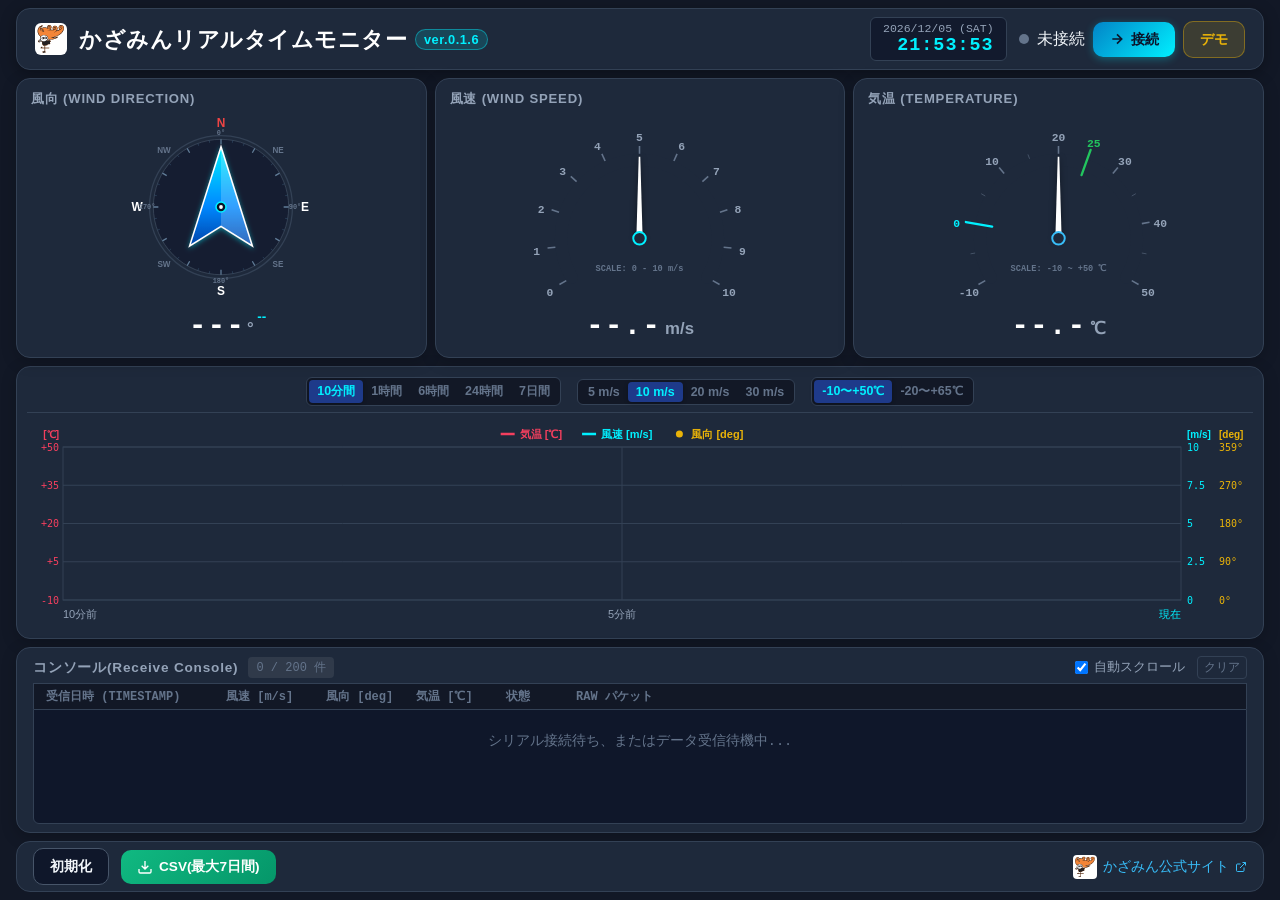
==== index.html @ fda01308 "fix: issue #38 - スマートフォン横画面表示時に3連メーターを横並びレイアウトに改善" ====
<!DOCTYPE html>
<html lang="ja">
<head>
  <meta charset="UTF-8">
  <meta name="viewport" content="width=device-width, initial-scale=1.0, maximum-scale=1.0, user-scalable=no">
  <title>かざみんリアルタイムモニター ver.0.1.6</title>
  <meta name="description" content="超音波風向風速計 かざみん (KZM100A/KZM100LR) Web Serial API リアルタイム計測モニター">
  <meta name="theme-color" content="#131f3d">
  <!-- PWA Manifest -->
  <link rel="manifest" href="./manifest.json">
  <!-- ファビコン (SVG) -->
  <link rel="icon" type="image/svg+xml" href="[data-uri]">
  <style>
/**
 * main.css
 * かざみんリアルタイムモニター (Web Serial Monitor) スタイルシート
 */

:root {
  --bg-primary: #121826;
  --bg-card: #1e293b;
  --bg-card-hover: #27354a;
  --bg-input: #0f172a;
  --border-color: #334155;
  --border-light: #475569;

  --text-primary: #f1f5f9;
  --text-secondary: #94a3b8;
  --text-muted: #64748b;

  --accent-cyan: #00f0ff;
  --accent-blue: #38bdf8;
  --accent-green: #22c55e;
  --accent-yellow: #eab308;
  --accent-red: #ef4444;

  --font-family: -apple-system, BlinkMacSystemFont, "Segoe UI", Roboto, "Helvetica Neue", Arial, sans-serif;
  --font-mono: ui-monospace, SFMono-Regular, Menlo, Monaco, Consolas, "Liberation Mono", "Courier New", monospace;

  --radius-sm: 6px;
  --radius-md: 10px;
  --radius-lg: 14px;
}

* {
  box-sizing: border-box;
  margin: 0;
  padding: 0;
}

body {
  background-color: var(--bg-primary);
  color: var(--text-primary);
  font-family: var(--font-family);
  min-height: 100vh;
  display: flex;
  flex-direction: column;
  overflow-x: hidden;
  -webkit-font-smoothing: antialiased;
}

/* アプリケーション全体コンテナ */
.app-container {
  display: flex;
  flex-direction: column;
  min-height: 100vh;
  width: 100%;
  max-width: 100%;
  margin: 0;
  padding: 8px 16px;
  gap: 8px;
  box-sizing: border-box;
}

/* ヘッダーエリア */
.app-header {
  display: flex;
  align-items: center;
  justify-content: space-between;
  flex-wrap: wrap;
  gap: 10px;
  background-color: var(--bg-card);
  border: 1px solid var(--border-color);
  border-radius: var(--radius-lg);
  padding: 8px 18px;
  box-shadow: 0 4px 16px rgba(0, 0, 0, 0.3);
  flex-shrink: 0;
}

.header-brand {
  display: flex;
  align-items: center;
  gap: 12px;
}

.header-logo {
  width: 32px;
  height: 32px;
  background-color: #ffffff;
  border-radius: var(--radius-sm);
  padding: 2px;
  box-sizing: border-box;
  display: block;
  flex-shrink: 0;
}

.header-title {
  font-size: 1.4rem;
  font-weight: 700;
  letter-spacing: 0.5px;
  color: #ffffff;
  display: flex;
  align-items: center;
  gap: 8px;
}

.header-version {
  font-size: 0.8rem;
  padding: 2px 8px;
  background-color: rgba(0, 240, 255, 0.15);
  color: var(--accent-cyan);
  border: 1px solid rgba(0, 240, 255, 0.4);
  border-radius: 9999px;
  font-weight: 600;
}

.header-controls {
  display: flex;
  align-items: center;
  gap: 12px;
  flex-wrap: wrap;
}

/* デジタル時計 */
.digital-clock-widget {
  display: flex;
  flex-direction: column;
  align-items: flex-end;
  background-color: rgba(15, 23, 42, 0.8);
  padding: 4px 12px;
  border-radius: var(--radius-sm);
  border: 1px solid var(--border-color);
}

.clock-date {
  font-size: 0.72rem;
  color: var(--text-secondary);
  font-family: var(--font-mono);
}

.clock-time {
  font-size: 1.15rem;
  font-weight: 700;
  color: var(--accent-cyan);
  font-family: var(--font-mono);
  letter-spacing: 1px;
}

/* 接続ボタン & デモモード */
.serial-controls {
  display: flex;
  align-items: center;
  gap: 8px;
}

.btn {
  padding: 8px 16px;
  font-size: 0.9rem;
  font-weight: 600;
  border-radius: var(--radius-md);
  border: none;
  cursor: pointer;
  transition: all 0.2s ease;
  display: inline-flex;
  align-items: center;
  justify-content: center;
  gap: 6px;
}

.btn-primary {
  background: linear-gradient(135deg, #0284c7, #00f0ff);
  color: #0b1329;
  box-shadow: 0 2px 8px rgba(0, 240, 255, 0.3);
}

.btn-primary:hover {
  filter: brightness(1.1);
  transform: translateY(-1px);
}

.btn-danger {
  background: linear-gradient(135deg, #dc2626, #ef4444);
  color: #ffffff;
  box-shadow: 0 2px 8px rgba(239, 68, 68, 0.3);
}

.btn-danger:hover {
  filter: brightness(1.1);
  transform: translateY(-1px);
}

.btn-secondary {
  background-color: var(--bg-input);
  color: var(--text-primary);
  border: 1px solid var(--border-light);
}

.btn-secondary:hover {
  background-color: var(--bg-card-hover);
  border-color: var(--accent-cyan);
}

.btn-demo {
  background-color: rgba(234, 179, 8, 0.15);
  color: var(--accent-yellow);
  border: 1px solid rgba(234, 179, 8, 0.4);
}

.btn-demo.active {
  background: linear-gradient(135deg, #ca8a04, #eab308);
  color: #0b1329;
  font-weight: 700;
}

.connection-status-dot {
  width: 10px;
  height: 10px;
  border-radius: 50%;
  background-color: var(--text-muted);
  display: inline-block;
  margin-right: 4px;
}

.connection-status-dot.connected {
  background-color: var(--accent-green);
  box-shadow: 0 0 8px var(--accent-green);
}

.connection-status-dot.demo {
  background-color: var(--accent-yellow);
  box-shadow: 0 0 8px var(--accent-yellow);
}

/* メインコンテンツレイアウト */
.app-main {
  display: flex;
  flex-direction: column;
  gap: 8px;
  flex: 1;
  min-height: 0;
}

/* 上段: 3連メーターパネル */
.gauges-section {
  display: grid;
  grid-template-columns: repeat(3, 1fr);
  gap: 8px;
  align-items: stretch;
  flex: none;
  min-height: 280px;
}

#gauge-dir-container,
#gauge-speed-container,
#gauge-temp-container {
  height: 100%;
  display: flex;
  flex-direction: column;
  min-height: 0;
}

.gauge-card {
  background-color: var(--bg-card);
  border: 1px solid var(--border-color);
  border-radius: var(--radius-lg);
  padding: 10px 14px;
  display: flex;
  flex-direction: column;
  justify-content: space-between;
  box-shadow: 0 4px 16px rgba(0, 0, 0, 0.2);
  height: 280px;
  position: relative;
  overflow: hidden;
}

.gauge-header {
  display: flex;
  justify-content: space-between;
  align-items: center;
  margin-bottom: 4px;
  min-height: 20px;
  flex-shrink: 0;
}

.gauge-title {
  font-size: 0.82rem;
  font-weight: 700;
  color: var(--text-secondary);
  letter-spacing: 0.8px;
}

.gauge-badge {
  font-size: 0.72rem;
  font-weight: 700;
  padding: 2px 6px;
  border-radius: 4px;
  background-color: var(--accent-red);
  color: #ffffff;
  animation: pulse-badge 1s infinite alternate;
}

@keyframes pulse-badge {
  from { opacity: 0.7; }
  to { opacity: 1; transform: scale(1.05); }
}

.gauge-body {
  flex: 1;
  display: flex;
  align-items: center;
  justify-content: center;
  position: relative;
  min-height: 180px;
  max-height: 200px;
}

.gauge-footer {
  margin-top: 4px;
  text-align: center;
  min-height: 42px;
  display: flex;
  flex-direction: column;
  justify-content: center;
  align-items: center;
  flex-shrink: 0;
}

.gauge-value-display {
  display: flex;
  align-items: baseline;
  justify-content: center;
  gap: 4px;
}

.value-number {
  font-size: 1.85rem;
  font-weight: 800;
  font-family: var(--font-mono);
  color: #ffffff;
  letter-spacing: 1px;
}

.value-number.error-text {
  color: var(--accent-red);
  animation: pulse-badge 0.8s infinite alternate;
}

.value-unit {
  font-size: 1.05rem;
  font-weight: 600;
  color: var(--text-secondary);
}

.value-sub {
  font-size: 0.85rem;
  color: var(--accent-cyan);
  margin-left: 8px;
  font-weight: 600;
}

.dir-value-display {
  position: relative;
  display: flex;
  justify-content: center;
  align-items: baseline;
  width: 100%;
}

.dir-main-val {
  display: flex;
  align-items: baseline;
  justify-content: center;
  gap: 2px;
}

.dir-name-label {
  position: absolute;
  left: calc(50% + 36px);
  white-space: nowrap;
  margin-left: 0;
}

/* コンパス SVG */
.compass-svg {
  height: 100%;
  min-height: 180px;
  max-height: 200px;
  width: auto;
  max-width: 100%;
}

.compass-outer-ring {
  fill: none;
  stroke: var(--border-color);
  stroke-width: 2;
}

.compass-inner-ring {
  fill: rgba(15, 23, 42, 0.6);
  stroke: var(--border-light);
  stroke-width: 1;
}

.compass-label {
  fill: var(--text-secondary);
  text-anchor: middle;
  dominant-baseline: central;
  font-weight: 700;
}

.compass-label.major-label {
  font-size: 19px;
  font-weight: 800;
  fill: #ffffff;
}

.compass-label.label-n {
  fill: var(--accent-red);
}

.compass-label.minor-label {
  font-size: 13px;
  font-weight: 700;
  fill: var(--text-muted);
}

.compass-deg-label {
  font-size: 11px;
  font-weight: 600;
  fill: var(--text-muted);
  text-anchor: middle;
  dominant-baseline: central;
  font-family: var(--font-mono);
}

/* スピードメーター SVG */
.speed-svg {
  height: 100%;
  min-height: 180px;
  max-height: 200px;
  width: auto;
  max-width: 100%;
}

.speed-arc-track {
  fill: none;
  stroke: #1e293b;
  stroke-width: 16;
  stroke-linecap: round;
}

.speed-arc-fill {
  fill: none;
  stroke-width: 16;
  stroke-linecap: round;
  transition: stroke-dashoffset 0.4s ease;
}

.speed-arc-mask {
  fill: none;
  stroke: #ffffff;
  stroke-width: 16;
  stroke-linecap: round;
  transition: stroke-dashoffset 0.4s cubic-bezier(0.2, 0.8, 0.2, 1);
}

.speed-arc-seg {
  fill: none;
  stroke-width: 16;
  stroke-linecap: butt;
}

.speed-arc-error {
  fill: none;
  stroke-width: 16;
  stroke-linecap: round;
}

.speed-tick-text {
  font-size: 14.5px;
  font-weight: 700;
  fill: var(--text-secondary);
  font-family: var(--font-mono);
}

.speed-scale-indicator {
  font-size: 11px;
  font-weight: 600;
  fill: var(--text-muted);
  text-anchor: middle;
  font-family: var(--font-mono);
}

/* 温度計 SVG・スタイル */
.temp-svg {
  height: 100%;
  min-height: 180px;
  max-height: 200px;
  width: auto;
  max-width: 100%;
}

.temp-arc-track {
  fill: none;
  stroke: #1e293b;
  stroke-width: 16;
  stroke-linecap: round;
}

.temp-arc-mask {
  fill: none;
  stroke: #ffffff;
  stroke-width: 16;
  stroke-linecap: round;
  transition: stroke-dashoffset 0.4s cubic-bezier(0.2, 0.8, 0.2, 1);
}

.temp-arc-seg {
  fill: none;
  stroke-width: 16;
  stroke-linecap: butt;
}

.temp-tick-text {
  font-size: 14.5px;
  font-weight: 700;
  fill: var(--text-secondary);
  font-family: var(--font-mono);
}

.temp-scale-indicator {
  font-size: 11px;
  font-weight: 600;
  fill: var(--text-muted);
  text-anchor: middle;
  font-family: var(--font-mono);
}

/* 中段: 時間軸グラフパネル */
.chart-section {
  background-color: var(--bg-card);
  border: 1px solid var(--border-color);
  border-radius: var(--radius-lg);
  padding: 10px 10px;
  box-shadow: 0 4px 16px rgba(0, 0, 0, 0.2);
  display: flex;
  flex-direction: column;
  flex: 1.35;
  min-height: 0;
}

.chart-panel {
  display: flex;
  flex-direction: column;
  flex: 1;
  min-height: 0;
}

.chart-controls-bar {
  display: flex;
  align-items: center;
  justify-content: center;
  flex-wrap: wrap;
  gap: 16px;
  margin-bottom: 6px;
  padding-bottom: 6px;
  border-bottom: 1px solid var(--border-color);
  flex-shrink: 0;
}

.control-group {
  display: flex;
  align-items: center;
  gap: 8px;
  flex-wrap: wrap;
}

.control-label {
  font-size: 0.8rem;
  color: var(--text-secondary);
  font-weight: 600;
}

.btn-group {
  display: inline-flex;
  background-color: var(--bg-primary);
  border-radius: var(--radius-sm);
  padding: 2px;
  border: 1px solid var(--border-color);
}

.btn-scale {
  background: none;
  border: none;
  color: var(--text-muted);
  padding: 3px 8px;
  font-size: 0.78rem;
  font-weight: 600;
  border-radius: 4px;
  cursor: pointer;
  transition: all 0.2s ease;
}

.btn-scale:hover {
  color: var(--text-primary);
}

.btn-scale.active {
  background-color: #1e3a8a;
  color: var(--accent-cyan);
  box-shadow: 0 1px 4px rgba(0, 0, 0, 0.3);
}

.chart-canvas-wrapper {
  width: 100%;
  position: relative;
  flex: 1;
  min-height: 160px;
  height: auto;
}

#time-series-canvas {
  position: absolute;
  top: 0;
  left: 0;
  width: 100%;
  height: 100%;
  display: block;
}

/* 下段: 受信コンソール & CSV出力 */
.bottom-section {
  display: flex;
  flex-direction: column;
  flex: 1;
  min-height: 0;
}

#console-container {
  display: flex;
  flex-direction: column;
  flex: 1;
  height: 100%;
  min-height: 0;
}

.console-card {
  background-color: var(--bg-card);
  border: 1px solid var(--border-color);
  border-radius: var(--radius-lg);
  padding: 8px 16px;
  box-shadow: 0 4px 16px rgba(0, 0, 0, 0.2);
  display: flex;
  flex-direction: column;
  flex: 1;
  min-height: 0;
}

.console-header {
  display: flex;
  justify-content: space-between;
  align-items: center;
  margin-bottom: 4px;
  flex-wrap: wrap;
  gap: 8px;
  flex-shrink: 0;
}

.console-title-area {
  display: flex;
  align-items: center;
  gap: 10px;
}

.console-title {
  font-size: 0.85rem;
  font-weight: 700;
  color: var(--text-secondary);
  letter-spacing: 0.8px;
}

.console-count-badge {
  font-size: 0.75rem;
  background-color: rgba(255, 255, 255, 0.08);
  padding: 2px 8px;
  border-radius: 4px;
  color: var(--text-muted);
  font-family: var(--font-mono);
}

.console-actions {
  display: flex;
  align-items: center;
  gap: 12px;
}

.auto-scroll-label {
  font-size: 0.8rem;
  color: var(--text-secondary);
  display: flex;
  align-items: center;
  gap: 6px;
  cursor: pointer;
}

.btn-clear-console {
  background: none;
  border: 1px solid var(--border-color);
  color: var(--text-muted);
  padding: 2px 6px;
  font-size: 0.75rem;
  border-radius: 4px;
  cursor: pointer;
}

.btn-clear-console:hover {
  color: var(--text-primary);
  border-color: var(--border-light);
}

.console-table-header {
  display: grid;
  grid-template-columns: 180px 100px 90px 90px 70px 1fr;
  padding: 4px 12px;
  background-color: var(--bg-primary);
  border: 1px solid var(--border-color);
  border-bottom: none;
  font-size: 0.75rem;
  font-weight: 700;
  color: var(--text-muted);
  font-family: var(--font-mono);
  flex-shrink: 0;
}

.console-body {
  flex: 1;
  min-height: 65px;
  height: auto;
  overflow-y: auto;
  background-color: #0f172a;
  border: 1px solid var(--border-color);
  border-radius: 0 0 var(--radius-sm) var(--radius-sm);
  padding: 2px 0;
  font-family: var(--font-mono);
  font-size: 0.82rem;
}

.console-placeholder {
  color: var(--text-muted);
  padding: 20px;
  text-align: center;
  font-size: 0.85rem;
}

.console-row {
  display: grid;
  grid-template-columns: 180px 100px 90px 90px 70px 1fr;
  padding: 3px 12px;
  border-bottom: 1px solid rgba(255, 255, 255, 0.03);
  align-items: center;
  transition: background-color 0.1s ease;
}

.console-row:hover {
  background-color: rgba(255, 255, 255, 0.04);
}

.console-row.row-error {
  background-color: rgba(239, 68, 68, 0.15);
  color: #fca5a5;
}

.col-speed.val-error {
  color: var(--accent-red);
  font-weight: 700;
}

.badge-ok {
  color: var(--accent-green);
  font-weight: 700;
}

.badge-err {
  color: var(--accent-red);
  font-weight: 700;
}

.col-raw {
  color: var(--text-muted);
  overflow: hidden;
  text-overflow: ellipsis;
  white-space: nowrap;
}

/* フッターエリア */
.app-footer {
  display: flex;
  align-items: center;
  justify-content: space-between;
  flex-wrap: wrap;
  gap: 8px;
  padding: 6px 16px;
  background-color: var(--bg-card);
  border: 1px solid var(--border-color);
  border-radius: var(--radius-lg);
  margin-top: 0;
  flex-shrink: 0;
}

.footer-left {
  display: flex;
  align-items: center;
  gap: 12px;
}

.footer-link {
  color: var(--accent-blue);
  text-decoration: none;
  font-size: 0.85rem;
  display: flex;
  align-items: center;
  gap: 6px;
  transition: color 0.2s;
}

.footer-link:hover {
  color: var(--accent-cyan);
  text-decoration: underline;
}

.footer-logo {
  width: 24px;
  height: 24px;
  background-color: #ffffff;
  border-radius: 4px;
  padding: 1.5px;
  box-sizing: border-box;
  display: inline-block;
  vertical-align: middle;
  flex-shrink: 0;
}

.footer-right {
  display: flex;
  align-items: center;
  gap: 16px;
}

.btn-csv {
  background: linear-gradient(135deg, #10b981, #059669);
  color: #ffffff;
  padding: 8px 16px;
  font-size: 0.85rem;
}

.btn-csv:hover {
  filter: brightness(1.1);
}

/* 16:9 大画面およびデスクトップ表示（全画面表示最適化） */
@media (min-width: 901px) and (min-height: 800px) {
  body {
    height: 100vh;
    overflow: hidden;
  }
  .app-container {
    height: 100vh;
    max-height: 100vh;
    overflow: hidden;
  }
}

/* タブレット・中画面対応 */
@media (max-width: 900px) {
  body {
    overflow-y: auto;
  }
  .app-container {
    height: auto;
    min-height: 100vh;
    padding: 10px 12px;
    gap: 12px;
  }
  .gauge-card {
    height: 280px;
    min-height: 280px;
    padding: 10px 10px;
  }
  .gauge-title {
    font-size: 0.78rem;
    letter-spacing: 0.5px;
  }
  .gauge-body {
    min-height: 180px;
    max-height: 200px;
  }
  .compass-svg, .speed-svg, .temp-svg {
    max-height: 200px;
  }
  .chart-section {
    flex: none;
    height: auto;
  }
  .chart-canvas-wrapper {
    height: 360px;
    min-height: 360px;
  }
  #time-series-canvas {
    position: relative;
    height: 360px;
  }
  .bottom-section {
    flex: none;
    height: auto;
  }
  .console-body {
    height: 180px;
    flex: none;
  }
}

/* 横方向に余裕が無い場合（スマートフォン縦画面・狭画面）: 3連メーターを縦並びに配置 */
@media (max-width: 600px) and (orientation: portrait), (max-width: 520px) {
  .gauges-section {
    grid-template-columns: 1fr;
    flex: none;
  }
}

/* スマホ対応 */
@media (max-width: 680px) {
  .app-header {
    flex-direction: column;
    align-items: flex-start;
  }
  .header-controls {
    width: 100%;
    justify-content: space-between;
  }
  .chart-canvas-wrapper {
    height: 320px;
    min-height: 320px;
  }
  #time-series-canvas {
    height: 320px;
  }
  .console-table-header, .console-row {
    grid-template-columns: 120px 70px 60px 60px 50px 1fr;
    font-size: 0.72rem;
  }
  .app-footer {
    flex-direction: column;
    align-items: flex-start;
  }
}

/* 画面高さが小さい場合のスクロール許可 */
@media (max-height: 799px) and (min-width: 901px) {
  body {
    overflow-y: auto;
  }
  .app-container {
    height: auto;
    min-height: 100vh;
  }
  .gauge-card {
    height: 280px;
    min-height: 280px;
  }
  .chart-canvas-wrapper {
    min-height: 240px;
    height: 240px;
  }
  #time-series-canvas {
    position: relative;
    height: 240px;
  }
  .console-body {
    min-height: 120px;
    height: 120px;
  }
}
  </style>
  <script>
    window.onerror = function(msg, url, lineNo, columnNo, error) {
      console.error('[Kazamin Monitor] Unhandled Error:', msg, 'at', url + ':' + lineNo, error);
      return false;
    };
    window.addEventListener('unhandledrejection', function(event) {
      console.error('[Kazamin Monitor] Unhandled Promise Rejection:', event.reason);
    });
  </script>
</head>
<body>
  <!-- かざみん アイコンシンボル定義 (スタンドアロン単一ファイル配信用) -->
  <svg style="display: none;" xmlns="http://www.w3.org/2000/svg">
    <symbol id="kazamin-icon" viewBox="0 0 562 562">
      <path d="M0 0 C8.23898198 6.1102498 13.15113702 15.25733408 15.375 25.1875 C18.17293761 43.38851682 11.66185852 61.69225311 1.61328125 76.73046875 C1.08089844 77.47941406 0.54851562 78.22835937 0 79 C-0.52207031 79.75925781 -1.04414063 80.51851563 -1.58203125 81.30078125 C-2.04996094 81.86152344 -2.51789063 82.42226562 -3 83 C-3.66 83 -4.32 83 -5 83 C-5.99 84.98 -5.99 84.98 -7 87 C-3.12420376 87.90892567 0.47618839 88.12881615 4.453125 88.1328125 C6.33028198 88.13583374 6.33028198 88.13583374 8.24536133 88.13891602 C9.58024269 88.13482954 10.91512244 88.13018074 12.25 88.125 C12.92340424 88.12378143 13.59680847 88.12256287 14.2906189 88.12130737 C27.59476472 88.09295808 40.78878965 87.68142677 54 86 C54.22101175 83.85381922 54.22101175 83.85381922 52.42578125 82.22265625 C51.72839844 81.50980469 51.03101563 80.79695313 50.3125 80.0625 C44.73725627 73.93368597 40.54867515 66.41301899 40 58 C39.94972656 57.360625 39.89945312 56.72125 39.84765625 56.0625 C39.29661774 43.71923746 43.81383316 31.71010236 51.6875 22.3125 C61.14539004 12.28784502 72.47433587 6.77731902 86.2265625 5.76171875 C99.30136912 5.476177 109.63999243 8.958204 120 17 C131.46750941 27.31672062 136.68075178 40.82993521 138.3125 55.8828125 C139.05251987 72.48700842 133.2145541 88.86818235 125 103 C145.21273815 98.82563016 164.60836976 92.39572414 183 83 C179.82460444 79.57421051 179.82460444 79.57421051 176 77 C176 76.34 176 75.68 176 75 C175.4121875 74.76023437 174.824375 74.52046875 174.21875 74.2734375 C168.35827926 70.90985746 164.92804126 63.54076481 162.5625 57.4375 C159.49637875 47.13745633 159.43565639 35.40799173 163.74609375 25.48046875 C164.15988281 24.66191406 164.57367188 23.84335937 165 23 C165.42410156 22.15050781 165.84820312 21.30101563 166.28515625 20.42578125 C173.77134967 6.80883333 186.00811988 -1.44173022 200.4375 -6.5 C213.4456579 -10.0649641 225.92722852 -8.32079729 238.0625 -2.875 C251.86591648 4.48682212 259.04949265 16.25483319 264.0546875 30.640625 C271.90907654 58.55291662 260.91181209 90.08070688 248.16894531 114.81933594 C242.54363884 125.31332871 235.40022624 134.7081788 228 144 C227.28457031 144.94746094 226.56914062 145.89492187 225.83203125 146.87109375 C225.22746094 147.57363281 224.62289063 148.27617187 224 149 C223.34 149 222.68 149 222 149 C221.74734375 149.57621094 221.4946875 150.15242187 221.234375 150.74609375 C216.48629574 159.41584606 206.65745489 165.65891115 198.90332031 171.54980469 C196.99621206 173.00288614 195.10316818 174.47292961 193.2109375 175.9453125 C183.94035355 183.09787594 174.30503556 189.49454169 164.31103516 195.59033203 C162.82825182 196.49478914 161.34847027 197.40419666 159.87255859 198.31982422 C128.10528785 218.01628934 92.55238331 230.61115584 57.13745117 241.99121094 C55.08816705 242.65012013 53.04214447 243.31928518 51 244 C66.81666216 246.26474146 82.42447075 245.36376336 98 242 C98.66273926 241.86078125 99.32547852 241.7215625 100.00830078 241.578125 C112.93574511 238.80176112 125.84672913 234.69239506 137.91015625 229.26953125 C141.24187645 227.90061966 142.64815784 227.81699688 146 229 C147 230 147 230 147.55078125 232.67578125 C146.93097948 236.41657068 146.55183462 236.78163559 143.73046875 239.04296875 C142.23270952 240.11468065 140.71686133 241.16138938 139.1875 242.1875 C138.37434326 242.74993408 137.56118652 243.31236816 136.72338867 243.8918457 C85.24555433 278.96633903 22.9675512 290.67405003 -38.30175781 281.43652344 C-44.24403011 280.47517862 -50.136002 279.36439557 -56 278 C-56.2578125 278.89332031 -56.515625 279.78664063 -56.78125 280.70703125 C-57.99164501 283.97742546 -59.29939669 286.01600488 -61.5 288.6875 C-63.45970464 291.09145971 -65.27642504 293.41463756 -67 296 C-67.66 296 -68.32 296 -69 296 C-69.268125 296.639375 -69.53625 297.27875 -69.8125 297.9375 C-71 300 -71 300 -74 301 C-74 301.66 -74 302.32 -74 303 C-74.66 303.33 -75.32 303.66 -76 304 C-66.76725725 304.58027014 -58.9035965 303.99434603 -50 301.5 C-33.91275291 297.08702413 -20.09514142 298.0970253 -5.0625 305.9375 C4.78739909 311.64612765 4.78739909 311.64612765 7.0625 316.0625 C6.97165795 318.8786037 5.88810175 319.94281451 4 322 C1.4765625 323.0546875 1.4765625 323.0546875 -1.375 323.875 C-6.75412743 325.70830895 -9.08089266 327.10343285 -12 332 C-14.96395159 338.75780962 -13.41739754 343.20722348 -11.04296875 350.046875 C-10.69878906 351.02140625 -10.35460937 351.9959375 -10 353 C-8.64083042 357.45642874 -8.84583593 361.49633882 -10 366 C-15.73231253 373.81678981 -25.8701315 376.42540059 -34.9453125 378.45703125 C-39.79805374 379.3138684 -43.77048586 378.32110703 -48.3515625 376.6015625 C-51.9962947 375.77370297 -53.70471357 376.24605722 -57 378 C-58.58199929 380.43429411 -59.73413036 382.50618559 -60.875 385.125 C-61.18179688 385.78371094 -61.48859375 386.44242187 -61.8046875 387.12109375 C-62.55498855 388.73893038 -63.28006225 390.3684251 -64 392 C-64.66 392 -65.32 392 -66 392 C-66.33 392.99 -66.66 393.98 -67 395 C-69.546875 396.5703125 -69.546875 396.5703125 -72.75 398.125 C-73.79671875 398.64320313 -74.8434375 399.16140625 -75.921875 399.6953125 C-81.58609688 402.09613751 -86.7530628 402.15502198 -92.8125 402.125 C-93.58142578 402.12886719 -94.35035156 402.13273437 -95.14257812 402.13671875 C-100.17944806 402.1282177 -105.01409716 401.71633268 -110 401 C-111.24551699 405.81398781 -111.12689044 410.52346887 -111.09765625 415.45703125 C-111.0962413 416.35999435 -111.09482635 417.26295746 -111.09336853 418.19328308 C-111.08778823 421.06638963 -111.07523934 423.93941716 -111.0625 426.8125 C-111.05748245 428.76497283 -111.05291999 430.71744689 -111.04882812 432.66992188 C-111.03782525 437.44664485 -111.02057418 442.22330904 -111 447 C-110.00663635 446.99111755 -109.01327271 446.98223511 -107.98980713 446.9730835 C-98.63164962 446.89202258 -89.27356327 446.83204664 -79.91513443 446.79275131 C-75.10375596 446.77187 -70.29266075 446.74354246 -65.48144531 446.69824219 C-60.83895837 446.65480378 -56.19674399 446.63086699 -51.55406952 446.62049103 C-49.78220071 446.61309604 -48.01034693 446.59865537 -46.23859406 446.57707977 C-43.75801779 446.54807185 -41.27856996 446.54404281 -38.79785156 446.54589844 C-38.06417358 446.53151733 -37.33049561 446.51713623 -36.57458496 446.50231934 C-33.13007132 446.53022876 -31.30072081 446.77578163 -28.50482178 448.8604126 C-27 451 -27 451 -27.125 453.6875 C-28 456 -28 456 -30 457 C-32.5622268 457.12226853 -35.09908818 457.18565577 -37.66259766 457.20532227 C-38.45292892 457.21522186 -39.24326019 457.22512146 -40.05754089 457.23532104 C-42.6763507 457.26697122 -45.29517866 457.29170733 -47.9140625 457.31640625 C-49.72724892 457.33697274 -51.54043052 457.35796913 -53.35360718 457.37937927 C-58.13098242 457.43463142 -62.90840115 457.48402682 -67.68585205 457.53222656 C-73.41527068 457.59123999 -79.14460964 457.65748523 -84.8739624 457.72252655 C-93.58259304 457.82057561 -102.29127425 457.90940458 -111 458 C-111 480.11 -111 502.22 -111 525 C-108.69 526.32 -106.38 527.64 -104 529 C-102.56695936 531.86608129 -102.69355845 533.81300783 -103 537 C-105.72096784 541.94243434 -108.60491276 544.41190252 -113.4375 547.25 C-115.10619141 548.24773437 -115.10619141 548.24773437 -116.80859375 549.265625 C-122.82911009 552.53748455 -127.28282673 553.38825298 -134.0625 553.4375 C-134.86494141 553.47037109 -135.66738281 553.50324219 -136.49414062 553.53710938 C-138.7728719 553.55791107 -140.77620985 553.50171217 -143 553 C-145.55859375 550.59765625 -145.55859375 550.59765625 -147 548 C-147 547.34 -147 546.68 -147 546 C-147.680625 546.226875 -148.36125 546.45375 -149.0625 546.6875 C-152.98783202 547.10508851 -155.85524116 546.31013091 -159 544 C-161.62385212 540.51687468 -162.84745919 537.11136879 -163.4375 532.8125 C-162.91265031 529.4384663 -162.11920656 527.68432831 -160 525 C-155.70165055 521.73172838 -151.58321517 519.97687165 -146.375 518.75 C-145.67785889 518.58161621 -144.98071777 518.41323242 -144.26245117 518.23974609 C-136.08563809 516.3927351 -128.87750634 515.84899747 -121 519 C-121 498.54 -121 478.08 -121 457 C-126.59582031 457.05800781 -132.19164062 457.11601562 -137.95703125 457.17578125 C-141.49807578 457.20132331 -145.03900705 457.22539231 -148.58007812 457.24414062 C-154.20312021 457.27405283 -159.82575599 457.30947117 -165.44848633 457.37719727 C-169.98076012 457.4314483 -174.51259836 457.46140586 -179.04517174 457.47438622 C-180.77602689 457.48363861 -182.50685769 457.50170637 -184.23752785 457.52865028 C-186.65863531 457.56485067 -189.07793387 457.56994941 -191.49926758 457.56762695 C-192.21783936 457.58560333 -192.93641113 457.60357971 -193.67675781 457.62210083 C-195.67805481 457.60127258 -195.67805481 457.60127258 -199 457 C-200.96879578 454.46452332 -200.96879578 454.46452332 -202 452 C-200.01966068 448.46624164 -197.9154667 445.65926699 -195.05859375 442.79296875 C-194.31029297 442.04208984 -193.56199219 441.29121094 -192.79101562 440.51757812 C-192.01435547 439.74865234 -191.23769531 438.97972656 -190.4375 438.1875 C-189.26670898 437.00510742 -189.26670898 437.00510742 -188.07226562 435.79882812 C-186.95174805 434.68217773 -186.95174805 434.68217773 -185.80859375 433.54296875 C-185.12595459 432.86258545 -184.44331543 432.18220215 -183.73999023 431.48120117 C-182 430 -182 430 -180 430 C-179.67 429.01 -179.34 428.02 -179 427 C-176.6875 426.375 -176.6875 426.375 -174 426 C-171 428 -171 428 -170.48828125 429.8125 C-170.43027344 430.534375 -170.37226563 431.25625 -170.3125 432 C-170.24675781 432.70125 -170.18101562 433.4025 -170.11328125 434.125 C-169.94430483 438.41350505 -170 442.70816722 -170 447 C-154.16 447 -138.32 447 -122 447 C-121.67 432.48 -121.34 417.96 -121 403 C-125.95 403.66 -130.9 404.32 -136 405 C-144.51288591 405 -148.9943489 403.92630421 -155.5625 398.5625 C-166.93167243 387.76178619 -170.53455496 373.36047139 -171.875 358.25 C-172.3922153 346.07739814 -171.19583838 333.75852772 -168 322 C-173.93715246 320.23873946 -177.49508858 322.13283635 -182.8125 324.625 C-199.00453027 331.81203845 -220.02753736 339.96926017 -237.8125 334.8125 C-243.22645129 332.75959078 -245.9927996 329.74581403 -248.875 324.75 C-250.27941612 320.06861292 -250.41756367 316.68107564 -249 312 C-246.52085462 307.12536139 -244.18339863 303.14756863 -239 301 C-239 300.34 -239 299.68 -239 299 C-229.86508609 292.2322203 -219.3120744 287.64352093 -209 283 C-209.2165625 282.01902344 -209.433125 281.03804688 -209.65625 280.02734375 C-213.44813028 262.01084907 -212.38424569 247.06477977 -205.2421875 230.125 C-203.87687098 227.25071385 -203.87687098 227.25071385 -204 225 C-205.68006144 223.49457477 -205.68006144 223.49457477 -207.875 221.9375 C-213.19566338 217.92174615 -218.12414999 213.54140543 -223 209 C-223.88558594 208.18789063 -223.88558594 208.18789063 -224.7890625 207.359375 C-226 206 -226 206 -226 204 C-226.66 204 -227.32 204 -228 204 C-249.99591449 177.89373785 -261.93610793 142.54801878 -261.25 108.45703125 C-259.18226616 79.86414927 -249.0588026 52.0228116 -229 31 C-226.73046875 29.69140625 -226.73046875 29.69140625 -225 29 C-225 28.34 -225 27.68 -225 27 C-218.04316596 20.92946419 -210.29590004 16.01905892 -202 12 C-200.60007812 11.32130859 -200.60007812 11.32130859 -199.171875 10.62890625 C-187.75976307 5.48735315 -171.15716466 0.56966246 -158.703125 3.875 C-156 5 -156 5 -154.8125 6.8125 C-155.04927912 9.57492309 -156.11759817 10.73888482 -158.13671875 12.5703125 C-163.36885336 16.58490635 -169.04732733 20.15672341 -175 23 C-175 23.66 -175 24.32 -175 25 C-175.66 25 -176.32 25 -177 25 C-177 25.66 -177 26.32 -177 27 C-178.875 29.125 -178.875 29.125 -181 31 C-181.66 31 -182.32 31 -183 31 C-183.26425781 31.57234375 -183.52851563 32.1446875 -183.80078125 32.734375 C-185.06551927 35.12378234 -186.54701292 37.10272629 -188.1875 39.25 C-192.97329585 45.94609251 -195.90651574 53.42143369 -199 61 C-198.30777344 60.56429687 -197.61554688 60.12859375 -196.90234375 59.6796875 C-184.43443928 52.09052826 -171.29144167 47.02844866 -157 44 C-156.29858887 43.84901855 -155.59717773 43.69803711 -154.87451172 43.54248047 C-130.68272958 38.61482017 -103.13344694 38.97547705 -79 44 C-78.30293945 44.14405273 -77.60587891 44.28810547 -76.88769531 44.43652344 C-73.23621715 45.20885047 -69.61065872 46.05546776 -66 47 C-66.144375 46.3709375 -66.28875 45.741875 -66.4375 45.09375 C-69.0217716 33.17738653 -68.4097446 22.50822781 -62.25 11.6875 C-55.55488977 1.42276097 -47.16654871 -4.0818468 -35.45703125 -7.421875 C-22.35554293 -10.50457813 -11.17040858 -6.95567982 0 0 Z M-181 443 C-181.99 443.99 -182.98 444.98 -184 446 C-183.67 446.66 -183.34 447.32 -183 448 C-182.01 447.67 -181.02 447.34 -180 447 C-180.33 445.68 -180.66 444.36 -181 443 Z " transform="translate(274,9)" style="fill: #F38538;"/><path d="M0 0 C8.23898198 6.1102498 13.15113702 15.25733408 15.375 25.1875 C18.17293761 43.38851682 11.66185852 61.69225311 1.61328125 76.73046875 C1.08089844 77.47941406 0.54851562 78.22835937 0 79 C-0.52207031 79.75925781 -1.04414063 80.51851563 -1.58203125 81.30078125 C-2.04996094 81.86152344 -2.51789063 82.42226562 -3 83 C-3.66 83 -4.32 83 -5 83 C-5.99 84.98 -5.99 84.98 -7 87 C-3.12420376 87.90892567 0.47618839 88.12881615 4.453125 88.1328125 C6.33028198 88.13583374 6.33028198 88.13583374 8.24536133 88.13891602 C9.58024269 88.13482954 10.91512244 88.13018074 12.25 88.125 C12.92340424 88.12378143 13.59680847 88.12256287 14.2906189 88.12130737 C27.59476472 88.09295808 40.78878965 87.68142677 54 86 C54.22101175 83.85381922 54.22101175 83.85381922 52.42578125 82.22265625 C51.72839844 81.50980469 51.03101563 80.79695313 50.3125 80.0625 C44.73725627 73.93368597 40.54867515 66.41301899 40 58 C39.94972656 57.360625 39.89945312 56.72125 39.84765625 56.0625 C39.29661774 43.71923746 43.81383316 31.71010236 51.6875 22.3125 C61.14539004 12.28784502 72.47433587 6.77731902 86.2265625 5.76171875 C99.30136912 5.476177 109.63999243 8.958204 120 17 C131.46750941 27.31672062 136.68075178 40.82993521 138.3125 55.8828125 C139.05251987 72.48700842 133.2145541 88.86818235 125 103 C145.21273815 98.82563016 164.60836976 92.39572414 183 83 C179.82460444 79.57421051 179.82460444 79.57421051 176 77 C176 76.34 176 75.68 176 75 C175.4121875 74.76023437 174.824375 74.52046875 174.21875 74.2734375 C168.35827926 70.90985746 164.92804126 63.54076481 162.5625 57.4375 C159.49637875 47.13745633 159.43565639 35.40799173 163.74609375 25.48046875 C164.15988281 24.66191406 164.57367188 23.84335937 165 23 C165.42410156 22.15050781 165.84820312 21.30101563 166.28515625 20.42578125 C173.77134967 6.80883333 186.00811988 -1.44173022 200.4375 -6.5 C213.4456579 -10.0649641 225.92722852 -8.32079729 238.0625 -2.875 C251.86591648 4.48682212 259.04949265 16.25483319 264.0546875 30.640625 C271.90907654 58.55291662 260.91181209 90.08070688 248.16894531 114.81933594 C242.54363884 125.31332871 235.40022624 134.7081788 228 144 C227.28457031 144.94746094 226.56914062 145.89492187 225.83203125 146.87109375 C225.22746094 147.57363281 224.62289063 148.27617187 224 149 C223.34 149 222.68 149 222 149 C221.74734375 149.57621094 221.4946875 150.15242187 221.234375 150.74609375 C216.48629574 159.41584606 206.65745489 165.65891115 198.90332031 171.54980469 C196.99621206 173.00288614 195.10316818 174.47292961 193.2109375 175.9453125 C183.94035355 183.09787594 174.30503556 189.49454169 164.31103516 195.59033203 C162.82825182 196.49478914 161.34847027 197.40419666 159.87255859 198.31982422 C128.10528785 218.01628934 92.55238331 230.61115584 57.13745117 241.99121094 C55.08816705 242.65012013 53.04214447 243.31928518 51 244 C66.81666216 246.26474146 82.42447075 245.36376336 98 242 C98.66273926 241.86078125 99.32547852 241.7215625 100.00830078 241.578125 C112.93574511 238.80176112 125.84672913 234.69239506 137.91015625 229.26953125 C141.24187645 227.90061966 142.64815784 227.81699688 146 229 C147 230 147 230 147.55078125 232.67578125 C146.93097948 236.41657068 146.55183462 236.78163559 143.73046875 239.04296875 C142.23270952 240.11468065 140.71686133 241.16138938 139.1875 242.1875 C138.37434326 242.74993408 137.56118652 243.31236816 136.72338867 243.8918457 C85.24555433 278.96633903 22.9675512 290.67405003 -38.30175781 281.43652344 C-44.24403011 280.47517862 -50.136002 279.36439557 -56 278 C-56.2578125 278.89332031 -56.515625 279.78664063 -56.78125 280.70703125 C-57.99164501 283.97742546 -59.29939669 286.01600488 -61.5 288.6875 C-63.45970464 291.09145971 -65.27642504 293.41463756 -67 296 C-67.66 296 -68.32 296 -69 296 C-69.268125 296.639375 -69.53625 297.27875 -69.8125 297.9375 C-71 300 -71 300 -74 301 C-74 301.66 -74 302.32 -74 303 C-74.66 303.33 -75.32 303.66 -76 304 C-66.76725725 304.58027014 -58.9035965 303.99434603 -50 301.5 C-33.91275291 297.08702413 -20.09514142 298.0970253 -5.0625 305.9375 C4.78739909 311.64612765 4.78739909 311.64612765 7.0625 316.0625 C6.97165795 318.8786037 5.88810175 319.94281451 4 322 C1.4765625 323.0546875 1.4765625 323.0546875 -1.375 323.875 C-6.75412743 325.70830895 -9.08089266 327.10343285 -12 332 C-14.96395159 338.75780962 -13.41739754 343.20722348 -11.04296875 350.046875 C-10.69878906 351.02140625 -10.35460937 351.9959375 -10 353 C-8.64083042 357.45642874 -8.84583593 361.49633882 -10 366 C-15.73231253 373.81678981 -25.8701315 376.42540059 -34.9453125 378.45703125 C-39.79805374 379.3138684 -43.77048586 378.32110703 -48.3515625 376.6015625 C-51.9962947 375.77370297 -53.70471357 376.24605722 -57 378 C-58.58199929 380.43429411 -59.73413036 382.50618559 -60.875 385.125 C-61.18179688 385.78371094 -61.48859375 386.44242187 -61.8046875 387.12109375 C-62.55498855 388.73893038 -63.28006225 390.3684251 -64 392 C-64.66 392 -65.32 392 -66 392 C-66.33 392.99 -66.66 393.98 -67 395 C-69.546875 396.5703125 -69.546875 396.5703125 -72.75 398.125 C-73.79671875 398.64320313 -74.8434375 399.16140625 -75.921875 399.6953125 C-81.58609688 402.09613751 -86.7530628 402.15502198 -92.8125 402.125 C-93.58142578 402.12886719 -94.35035156 402.13273437 -95.14257812 402.13671875 C-100.17944806 402.1282177 -105.01409716 401.71633268 -110 401 C-111.24551699 405.81398781 -111.12689044 410.52346887 -111.09765625 415.45703125 C-111.0962413 416.35999435 -111.09482635 417.26295746 -111.09336853 418.19328308 C-111.08778823 421.06638963 -111.07523934 423.93941716 -111.0625 426.8125 C-111.05748245 428.76497283 -111.05291999 430.71744689 -111.04882812 432.66992188 C-111.03782525 437.44664485 -111.02057418 442.22330904 -111 447 C-110.00663635 446.99111755 -109.01327271 446.98223511 -107.98980713 446.9730835 C-98.63164962 446.89202258 -89.27356327 446.83204664 -79.91513443 446.79275131 C-75.10375596 446.77187 -70.29266075 446.74354246 -65.48144531 446.69824219 C-60.83895837 446.65480378 -56.19674399 446.63086699 -51.55406952 446.62049103 C-49.78220071 446.61309604 -48.01034693 446.59865537 -46.23859406 446.57707977 C-43.75801779 446.54807185 -41.27856996 446.54404281 -38.79785156 446.54589844 C-38.06417358 446.53151733 -37.33049561 446.51713623 -36.57458496 446.50231934 C-33.13007132 446.53022876 -31.30072081 446.77578163 -28.50482178 448.8604126 C-27 451 -27 451 -27.125 453.6875 C-28 456 -28 456 -30 457 C-32.5622268 457.12226853 -35.09908818 457.18565577 -37.66259766 457.20532227 C-38.45292892 457.21522186 -39.24326019 457.22512146 -40.05754089 457.23532104 C-42.6763507 457.26697122 -45.29517866 457.29170733 -47.9140625 457.31640625 C-49.72724892 457.33697274 -51.54043052 457.35796913 -53.35360718 457.37937927 C-58.13098242 457.43463142 -62.90840115 457.48402682 -67.68585205 457.53222656 C-73.41527068 457.59123999 -79.14460964 457.65748523 -84.8739624 457.72252655 C-93.58259304 457.82057561 -102.29127425 457.90940458 -111 458 C-111 480.11 -111 502.22 -111 525 C-108.69 526.32 -106.38 527.64 -104 529 C-102.56695936 531.86608129 -102.69355845 533.81300783 -103 537 C-105.72096784 541.94243434 -108.60491276 544.41190252 -113.4375 547.25 C-115.10619141 548.24773437 -115.10619141 548.24773437 -116.80859375 549.265625 C-122.82911009 552.53748455 -127.28282673 553.38825298 -134.0625 553.4375 C-134.86494141 553.47037109 -135.66738281 553.50324219 -136.49414062 553.53710938 C-138.7728719 553.55791107 -140.77620985 553.50171217 -143 553 C-145.55859375 550.59765625 -145.55859375 550.59765625 -147 548 C-147 547.34 -147 546.68 -147 546 C-147.680625 546.226875 -148.36125 546.45375 -149.0625 546.6875 C-152.98783202 547.10508851 -155.85524116 546.31013091 -159 544 C-161.62385212 540.51687468 -162.84745919 537.11136879 -163.4375 532.8125 C-162.91265031 529.4384663 -162.11920656 527.68432831 -160 525 C-155.70165055 521.73172838 -151.58321517 519.97687165 -146.375 518.75 C-145.67785889 518.58161621 -144.98071777 518.41323242 -144.26245117 518.23974609 C-136.08563809 516.3927351 -128.87750634 515.84899747 -121 519 C-121 498.54 -121 478.08 -121 457 C-126.59582031 457.05800781 -132.19164062 457.11601562 -137.95703125 457.17578125 C-141.49807578 457.20132331 -145.03900705 457.22539231 -148.58007812 457.24414062 C-154.20312021 457.27405283 -159.82575599 457.30947117 -165.44848633 457.37719727 C-169.98076012 457.4314483 -174.51259836 457.46140586 -179.04517174 457.47438622 C-180.77602689 457.48363861 -182.50685769 457.50170637 -184.23752785 457.52865028 C-186.65863531 457.56485067 -189.07793387 457.56994941 -191.49926758 457.56762695 C-192.21783936 457.58560333 -192.93641113 457.60357971 -193.67675781 457.62210083 C-195.67805481 457.60127258 -195.67805481 457.60127258 -199 457 C-200.96879578 454.46452332 -200.96879578 454.46452332 -202 452 C-200.01966068 448.46624164 -197.9154667 445.65926699 -195.05859375 442.79296875 C-194.31029297 442.04208984 -193.56199219 441.29121094 -192.79101562 440.51757812 C-192.01435547 439.74865234 -191.23769531 438.97972656 -190.4375 438.1875 C-189.26670898 437.00510742 -189.26670898 437.00510742 -188.07226562 435.79882812 C-186.95174805 434.68217773 -186.95174805 434.68217773 -185.80859375 433.54296875 C-185.12595459 432.86258545 -184.44331543 432.18220215 -183.73999023 431.48120117 C-182 430 -182 430 -180 430 C-179.67 429.01 -179.34 428.02 -179 427 C-176.6875 426.375 -176.6875 426.375 -174 426 C-171 428 -171 428 -170.48828125 429.8125 C-170.43027344 430.534375 -170.37226563 431.25625 -170.3125 432 C-170.24675781 432.70125 -170.18101562 433.4025 -170.11328125 434.125 C-169.94430483 438.41350505 -170 442.70816722 -170 447 C-154.16 447 -138.32 447 -122 447 C-121.67 432.48 -121.34 417.96 -121 403 C-125.95 403.66 -130.9 404.32 -136 405 C-144.51288591 405 -148.9943489 403.92630421 -155.5625 398.5625 C-166.93167243 387.76178619 -170.53455496 373.36047139 -171.875 358.25 C-172.3922153 346.07739814 -171.19583838 333.75852772 -168 322 C-173.93715246 320.23873946 -177.49508858 322.13283635 -182.8125 324.625 C-199.00453027 331.81203845 -220.02753736 339.96926017 -237.8125 334.8125 C-243.22645129 332.75959078 -245.9927996 329.74581403 -248.875 324.75 C-250.27941612 320.06861292 -250.41756367 316.68107564 -249 312 C-246.52085462 307.12536139 -244.18339863 303.14756863 -239 301 C-239 300.34 -239 299.68 -239 299 C-229.86508609 292.2322203 -219.3120744 287.64352093 -209 283 C-209.2165625 282.01902344 -209.433125 281.03804688 -209.65625 280.02734375 C-213.44813028 262.01084907 -212.38424569 247.06477977 -205.2421875 230.125 C-203.87687098 227.25071385 -203.87687098 227.25071385 -204 225 C-205.68006144 223.49457477 -205.68006144 223.49457477 -207.875 221.9375 C-213.19566338 217.92174615 -218.12414999 213.54140543 -223 209 C-223.88558594 208.18789063 -223.88558594 208.18789063 -224.7890625 207.359375 C-226 206 -226 206 -226 204 C-226.66 204 -227.32 204 -228 204 C-249.99591449 177.89373785 -261.93610793 142.54801878 -261.25 108.45703125 C-259.18226616 79.86414927 -249.0588026 52.0228116 -229 31 C-226.73046875 29.69140625 -226.73046875 29.69140625 -225 29 C-225 28.34 -225 27.68 -225 27 C-218.04316596 20.92946419 -210.29590004 16.01905892 -202 12 C-200.60007812 11.32130859 -200.60007812 11.32130859 -199.171875 10.62890625 C-187.75976307 5.48735315 -171.15716466 0.56966246 -158.703125 3.875 C-156 5 -156 5 -154.8125 6.8125 C-155.04927912 9.57492309 -156.11759817 10.73888482 -158.13671875 12.5703125 C-163.36885336 16.58490635 -169.04732733 20.15672341 -175 23 C-175 23.66 -175 24.32 -175 25 C-175.66 25 -176.32 25 -177 25 C-177 25.66 -177 26.32 -177 27 C-178.875 29.125 -178.875 29.125 -181 31 C-181.66 31 -182.32 31 -183 31 C-183.26425781 31.57234375 -183.52851563 32.1446875 -183.80078125 32.734375 C-185.06551927 35.12378234 -186.54701292 37.10272629 -188.1875 39.25 C-192.97329585 45.94609251 -195.90651574 53.42143369 -199 61 C-198.30777344 60.56429687 -197.61554688 60.12859375 -196.90234375 59.6796875 C-184.43443928 52.09052826 -171.29144167 47.02844866 -157 44 C-156.29858887 43.84901855 -155.59717773 43.69803711 -154.87451172 43.54248047 C-130.68272958 38.61482017 -103.13344694 38.97547705 -79 44 C-78.30293945 44.14405273 -77.60587891 44.28810547 -76.88769531 44.43652344 C-73.23621715 45.20885047 -69.61065872 46.05546776 -66 47 C-66.144375 46.3709375 -66.28875 45.741875 -66.4375 45.09375 C-69.0217716 33.17738653 -68.4097446 22.50822781 -62.25 11.6875 C-55.55488977 1.42276097 -47.16654871 -4.0818468 -35.45703125 -7.421875 C-22.35554293 -10.50457813 -11.17040858 -6.95567982 0 0 Z M-42 5 C-43.04607422 5.63615234 -43.04607422 5.63615234 -44.11328125 6.28515625 C-50.77346388 10.78799159 -55.57446817 17.31361147 -58 25 C-58.21530688 27.65358738 -58.33324786 30.16296785 -58.3125 32.8125 C-58.30903564 33.52374023 -58.30557129 34.23498047 -58.30200195 34.96777344 C-58.16644086 41.50166823 -56.82266282 45.70184823 -53.6875 51.375 C-50.43382315 54.5081703 -46.50928745 54.96046862 -42.125 55.30078125 C-40.75007019 55.31521277 -39.37499037 55.31896142 -38 55.3125 C-37.31421875 55.32861328 -36.6284375 55.34472656 -35.921875 55.36132812 C-30.15362587 55.36683218 -26.38229317 53.86363893 -21.8828125 50.34375 C-18.20454392 46.48565495 -16.50979286 43.72709295 -16.3125 38.3125 C-16.55655319 34.85268707 -16.95083572 33.09076482 -18.625 30 C-22.25254947 26.9452215 -25.33875124 25.23732125 -30.0625 24.5625 C-33.06286243 24.87960691 -33.06286243 24.87960691 -35.875 26.25 C-39.30565596 30.68967242 -38.38289871 35.58836485 -38 41 C-39.98 41 -41.96 41 -44 41 C-46.65674502 36.46139393 -47.65728029 33.2582423 -47 28 C-44.47859818 23.23735211 -41.26995504 19.35308485 -36.1875 17.25 C-28.08007033 16.32343661 -22.28449822 17.40937317 -15.3125 21.625 C-10.77055405 26.28970124 -7.73913817 31.33099312 -7.375 37.9375 C-7.75622142 44.93019001 -11.00075229 50.5144488 -15.3125 55.875 C-24.92778889 63.47778656 -35.18389663 63.78176259 -47 63 C-51.97185267 62.18735484 -56.5363492 60.52523354 -61.265625 58.828125 C-79.80088949 52.32874654 -98.66158126 49.76683712 -118.25 49.75 C-118.95698029 49.74932526 -119.66396057 49.74865051 -120.3923645 49.74795532 C-149.91228273 49.79252909 -177.98885704 55.50648399 -201 75 C-201.74765625 75.62390625 -202.4953125 76.2478125 -203.265625 76.890625 C-207.14013138 81.60286248 -206.29238277 88.99441506 -206.5625 94.875 C-206.62727539 96.19371094 -206.62727539 96.19371094 -206.69335938 97.5390625 C-206.79869339 99.69255797 -206.89977649 101.84626064 -207 104 C-208.99954746 104.04254356 -211.00041636 104.04080783 -213 104 C-214 103 -214 103 -214.203125 99.78125 C-214.72497891 71.88367126 -206.29099827 45.26514433 -188 24 C-182.1251932 17.5625966 -182.1251932 17.5625966 -179 16 C-179.495 15.01 -179.495 15.01 -180 14 C-196.93232422 18.57392654 -209.66873758 25.51086935 -222 38 C-223.22009766 39.22203125 -223.22009766 39.22203125 -224.46484375 40.46875 C-241.52679252 58.43483623 -250.93857175 83.65133639 -251.29223633 108.23022461 C-251.36071216 121.60281231 -250.79275082 134.09779097 -247 147 C-246.81808105 147.65419922 -246.63616211 148.30839844 -246.44873047 148.98242188 C-243.5445936 159.29093986 -239.0481141 168.61362421 -234 178 C-233.13181641 179.64548828 -233.13181641 179.64548828 -232.24609375 181.32421875 C-228.83739657 187.50099949 -224.97999623 192.63733966 -220.11328125 197.74609375 C-218 200 -218 200 -216.0703125 202.5 C-213.79068368 205.25275933 -211.35478031 207.33564677 -208.5625 209.5625 C-207.63566406 210.30628906 -206.70882812 211.05007812 -205.75390625 211.81640625 C-204.39072266 212.89728516 -204.39072266 212.89728516 -203 214 C-202.10152344 214.75152344 -201.20304687 215.50304687 -200.27734375 216.27734375 C-198.21007183 218.2010927 -198.21007183 218.2010927 -196 218 C-194.95244255 216.85423404 -193.96190283 215.6560644 -193 214.4375 C-181.0167491 200.42821493 -161.78426345 193.52140238 -143.92578125 191.31640625 C-117.32824939 189.17272458 -92.66784409 194.23166112 -71.36328125 211.0859375 C-61.25114177 219.70166172 -53.3897115 230.75792895 -51 244 C-50.7618655 247.02813823 -50.76357861 250.0267992 -50.8125 253.0625 C-50.8134668 254.2081543 -50.8134668 254.2081543 -50.81445312 255.37695312 C-50.85012969 260.01094231 -51.24115746 264.42873251 -52 269 C-43.30536839 271.18056973 -34.72680616 272.75650697 -25.8125 273.6875 C-24.60706543 273.81342529 -23.40163086 273.93935059 -22.15966797 274.0690918 C22.01195851 278.32600765 66.44938741 271.40643309 106 251 C102.83844901 249.41922451 99.76948348 250.68121714 96.4375 251.375 C73.68082715 256.04303546 47.00715649 257.45484571 26 246 C24.63488281 245.30197266 24.63488281 245.30197266 23.2421875 244.58984375 C17.88498475 241.67248125 17.88498475 241.67248125 16 240 C15.72265625 237.30859375 15.72265625 237.30859375 16 235 C18.90984251 234.14236221 20.40896311 233.72432202 23.2109375 235.03125 C24.65008207 236.00799794 26.08759432 236.98715539 27.5234375 237.96875 C33.53058442 240.47014872 41.13307397 236.9489075 47.125 235.1875 C48.51452881 234.78374146 48.51452881 234.78374146 49.93212891 234.37182617 C52.62319219 233.58710856 55.31190625 232.79482186 58 232 C59.0528418 231.6911084 59.0528418 231.6911084 60.12695312 231.37597656 C67.52221679 229.22973146 67.52221679 229.22973146 74.6875 226.4375 C77.38568544 225.26658934 79.87323294 224.4220788 82.6875 223.625 C87.9738697 222.07527555 92.95885414 220.05264854 98.00830078 217.85888672 C100.32116279 216.86150396 102.64304109 215.88654202 104.96484375 214.91015625 C159.53852058 191.7831026 218.01141871 158.22494466 243.88183594 102.08642578 C245.76295116 97.7868921 247.40316398 93.41341268 249 89 C249.67869141 87.19789062 249.67869141 87.19789062 250.37109375 85.359375 C256.96944213 66.95448635 260.91882511 45.54223356 253 27 C251.22199999 23.48784108 249.24198821 20.233183 247 17 C245.9171875 15.4221875 245.9171875 15.4221875 244.8125 13.8125 C237.44436266 6.44436266 228.45322268 1.7027607 218.05859375 0.72265625 C205.01948664 0.30633738 194.09545977 5.03796826 184.1015625 13.16015625 C176.93165288 19.43715891 171.80451583 27.49867174 170 37 C169.13568265 46.53582911 170.25183876 54.82004116 175.953125 62.69921875 C180.37533653 67.87135077 185.5722152 73.40777292 192 76 C200.41648893 75.40475489 209.0468413 69.3110375 215 63.6875 C220.5528783 57.64375953 224.19768805 51.64617293 224.5625 43.3125 C224.29866444 38.13106277 223.16510771 35.10608567 220 31 C216.98619301 28.33062809 214.48165441 27.7729244 210.5625 27.5625 C206.07134081 27.71220531 203.45423202 29.05126535 200 32 C197.68667514 35.46998729 197.66042437 36.92509248 198 41 C199.63473516 44.12474627 199.63473516 44.12474627 202.125 44.6875 C202.74375 44.790625 203.3625 44.89375 204 45 C204 46.98 204 48.96 204 51 C200.75685807 52.0492518 199.16419769 52.05254326 195.875 51 C192.11380349 48.38351547 191.28977809 46.37091464 190 42 C189.29465766 35.65191893 190.38737871 31.29537322 194 26 C198.75513333 21.24486667 203.66867307 19.90547056 210.25 19.5625 C216.35005016 19.68733049 221.03702247 21.47878131 226 25 C231.3744683 31.31500025 232.47285813 37.7517805 232.3125 45.83984375 C231.24783715 56.60624682 225.71397699 64.55632179 218.1875 71.9375 C213.3581797 76.1119972 207.94402316 78.85344915 202.28295898 81.71459961 C198.32926512 83.72150032 194.75951426 85.76194653 191.25 88.5 C184.18680291 93.72433026 175.67741445 96.67713883 167.58544922 99.95263672 C165.90004724 100.63539163 164.2190783 101.32922578 162.54345703 102.03564453 C156.11305203 104.70887229 149.58900153 106.66937905 142.875 108.5 C141.23337891 108.96043701 141.23337891 108.96043701 139.55859375 109.43017578 C134.77185723 110.76005973 130.00494528 112.0457036 125.1328125 113.0234375 C117.28163655 114.61342408 112.57917108 116.40339819 107.265625 122.55859375 C100.43234942 129.92203727 88.48703471 138.44077287 78.375 139.3125 C77.199375 139.1578125 77.199375 139.1578125 76 139 C76 137.02 76 135.04 76 133 C76.95519531 132.52691406 77.91039062 132.05382812 78.89453125 131.56640625 C87.45578858 127.22742811 94.8618498 122.50390422 102 116 C102.70511719 115.37609375 103.41023438 114.7521875 104.13671875 114.109375 C112.38480556 106.39603645 118.37093839 97.06262391 122.9375 86.8125 C123.21988525 86.18408203 123.50227051 85.55566406 123.79321289 84.90820312 C129.30759199 71.83457864 130.74584926 54.35981598 126.0625 40.875 C120.77397852 29.4214886 113.08160615 22.20385302 101.7890625 16.9765625 C92.45110555 13.30205959 83.0011406 14.30221633 73.75390625 17.73828125 C69.63371266 19.62597278 66.35963657 21.98214464 63 25 C62.38382812 25.52464844 61.76765625 26.04929687 61.1328125 26.58984375 C55.5390742 31.6914291 52.37772639 37.86682082 50 45 C49.22300464 54.77904155 49.28938132 62.62442594 55 71 C55.598125 71.928125 56.19625 72.85625 56.8125 73.8125 C60.99959263 77.99959263 65.29965003 81.24865089 71.375 81.625 C79.14650907 81.10333244 85.18859132 77.24403703 90.4375 71.6875 C95.42217401 65.59512065 97.5981156 60.01109408 97.28515625 52.10546875 C96.66037612 47.49236617 94.83839059 44.75659638 91.4375 41.6875 C87.37241215 38.87320841 84.99278642 38.59075521 80 39 C76.06527455 40.59601314 73.3915665 42.41265025 71 46 C70.33323122 49.45749949 70.33323122 49.45749949 71 53 C72.96722008 54.38123963 74.96868328 55.71488126 77 57 C77.875 60.25 77.875 60.25 78 63 C70.82836241 63.48621272 70.82836241 63.48621272 67.125 61.3125 C63.7493097 57.63895468 62.88598702 54.58732087 62.625 49.6875 C62.75626936 44.76489885 64.08922645 40.97415213 67 37 C72.45044388 32.39740295 78.7443045 30.46559975 85.88671875 30.6875 C91.41837375 31.50548965 96.30216869 33.77494749 99.9375 38.0625 C105.03656615 45.32480633 105.99646551 52.19216121 105 61 C102.1705035 71.06184182 97.15174163 78.59214673 88.3125 84.1875 C68.29854355 95.31308304 46.86518538 97.27364955 24.37109375 96.984375 C23.07958908 96.96873001 21.78808441 96.95308502 20.45744324 96.93696594 C15.08624678 96.8636477 9.7157363 96.78145775 4.34545898 96.65722656 C0.37508104 96.5669158 -3.59521096 96.52567074 -7.56640625 96.484375 C-8.76761612 96.44713318 -9.96882599 96.40989136 -11.20643616 96.371521 C-19.51560281 96.32112924 -24.28566148 98.24582239 -31 103 C-39.68516118 107.55272503 -50.03771991 112.31515122 -60 112 C-60.33 110.02 -60.66 108.04 -61 106 C-59.865625 105.649375 -58.73125 105.29875 -57.5625 104.9375 C-45.69865206 100.94539951 -34.15894934 96.43223748 -24 89 C-23.07703125 88.33355469 -22.1540625 87.66710937 -21.203125 86.98046875 C-7.26685085 76.29727517 2.66526224 60.30710269 6 43 C7.13779749 32.87383037 7.18086923 23.53548608 1 15 C0.55398438 14.34773438 0.10796875 13.69546875 -0.3515625 13.0234375 C-4.01983504 8.20754897 -8.56383263 5.5242725 -14 3 C-14.77730469 2.63261719 -15.55460938 2.26523438 -16.35546875 1.88671875 C-24.91486469 -0.98327073 -34.42331158 0.29571183 -42 5 Z M-181 443 C-181.99 443.99 -182.98 444.98 -184 446 C-183.67 446.66 -183.34 447.32 -183 448 C-182.01 447.67 -181.02 447.34 -180 447 C-180.33 445.68 -180.66 444.36 -181 443 Z " transform="translate(274,9)" style="fill: #242021;"/><path d="M0 0 C7.9431978 5.58318305 13.89881787 11.7365466 19 20 C19.52851563 20.84046875 20.05703125 21.6809375 20.6015625 22.546875 C25.39443456 31.38289611 25.10523341 41.21459163 23.5234375 50.92578125 C22.86564672 53.41032834 22.03794448 55.64971193 21 58 C20.63261719 58.85464844 20.26523438 59.70929688 19.88671875 60.58984375 C10.96483787 78.93365193 -6.45673615 90.57501905 -24.81396484 98.17480469 C-43.81524646 105.34750201 -65.76031396 106.94194239 -85 100 C-99.49727565 93.47795594 -109.54269866 83.04648741 -116.0546875 68.671875 C-120.56752297 57.41127602 -121.40678718 40.32233227 -117.375 28.8125 C-116.63064122 27.18584183 -115.83830986 25.58029218 -115 24 C-114.56429687 23.08347656 -114.12859375 22.16695312 -113.6796875 21.22265625 C-106.57831929 7.07812776 -94.59424513 -2.87596947 -80.05078125 -8.9375 C-53.87357975 -18.05427184 -23.5041901 -15.37755507 0 0 Z " transform="translate(191,222)" style="fill: #FCFCFC;"/><path d="M0 0 C7.88043386 2.3624427 13.26845711 6.35026405 18 13 C19.99452971 16.98905943 19.51052453 21.66347557 19 26 C16.18415362 33.41211582 9.87241386 38.66521835 3.0625 42.375 C-4.1549042 45.3090048 -13.43579096 45.41109609 -20.85546875 43.1171875 C-25.99034029 40.51964779 -29.23034408 36.99236298 -32 32 C-32.433125 31.236875 -32.86625 30.47375 -33.3125 29.6875 C-34.92856177 23.37016761 -34.68887717 17.7544416 -32.0625 11.75 C-25.38714427 -0.430606 -12.48318294 -1.47806027 0 0 Z " transform="translate(126,242)" style="fill: #272324;"/><path d="M0 0 C5.39559887 3.12025704 9.48443623 6.78137247 12.3125 12.4375 C12.80533882 17.83448906 13.07143103 22.76152731 10.8125 27.75 C4.01691082 35.05525837 -2.2815325 40.74176992 -12.5 41.8515625 C-20.48844885 42.26397888 -27.32471443 41.76176195 -33.6875 36.4375 C-37.78477001 32.34022999 -39.45185014 28.40586144 -39.91015625 22.6328125 C-40.08374811 16.57973996 -39.98787949 11.69747981 -36.6875 6.4375 C-26.94182368 -3.8566343 -12.91589859 -6.06950122 0 0 Z " transform="translate(187.6875,241.5625)" style="fill: #262223;"/><path d="M0 0 C0.8125 2.625 0.8125 2.625 1 5 C-2.2524174 7.05351117 -5.54460821 8.74344701 -9.06274414 10.29541016 C-18.78873913 14.59921677 -28.18060033 19.74859278 -36.2265625 26.78125 C-39 29 -39 29 -41.8125 28.875 C-44 28 -44 28 -45 27 C-45.34375 24.20703125 -45.34375 24.20703125 -45 21 C-37.92379665 12.40960907 -10.82687863 -6.32212377 0 0 Z " transform="translate(128,80)" style="fill: #272323;"/><path d="M0 0 C2 2 2 2 2.4375 4.4375 C2.293125 5.283125 2.14875 6.12875 2 7 C-1.38214505 9.39623018 -5.10341561 10.98191508 -8.87597656 12.65234375 C-16.58913463 16.08347614 -23.03726041 19.86008309 -29.484375 25.3125 C-32 27 -32 27 -34.703125 27.4375 C-35.84007813 27.2209375 -35.84007813 27.2209375 -37 27 C-39 24 -39 24 -38.94140625 21.58203125 C-36.34604555 14.46363532 -26.09927808 9.90687098 -19.63110352 6.61450195 C-16.43793086 5.03821819 -13.22337006 3.51367716 -10 2 C-9.24976562 1.60167969 -8.49953125 1.20335938 -7.7265625 0.79296875 C-5.09904625 -0.41378645 -2.84051561 -0.24700136 0 0 Z " transform="translate(135,98)" style="fill: #272323;"/><path d="M0 0 C2.2297702 1.47522757 4.00870183 3.19393887 6 5 C-1.75516548 12.75516548 -20.67405888 16.56885883 -31.14990234 17.11132812 C-35.77269694 17.23473534 -40.37915419 17.16202966 -45 17 C-45.33 16.34 -45.66 15.68 -46 15 C-40.25895762 12.68661595 -34.51153854 10.39017076 -28.75756836 8.10913086 C-26.8012977 7.33087148 -24.84684616 6.54802312 -22.89428711 5.76049805 C-20.086535 4.62897323 -17.27264364 3.51414033 -14.45703125 2.40234375 C-13.58601273 2.047202 -12.7149942 1.69206024 -11.81758118 1.32615662 C-4.21700917 -1.64198521 -4.21700917 -1.64198521 0 0 Z " transform="translate(84,318)" style="fill: #F4F4F5;"/><path d="M0 0 C0.79921875 0.01804688 1.5984375 0.03609375 2.421875 0.0546875 C3.02515625 0.07789063 3.6284375 0.10109375 4.25 0.125 C3.92 1.115 3.59 2.105 3.25 3.125 C3.10351918 5.39263574 3.0290374 7.66532366 3 9.9375 C2.97421875 11.14019531 2.9484375 12.34289062 2.921875 13.58203125 C3.27773883 17.4245133 4.49151022 19.73845787 6.25 23.125 C5.92 24.115 5.59 25.105 5.25 26.125 C0.23680673 26.48166988 -3.60303903 26.68805357 -8.1875 24.4375 C-11.43902124 21.50320034 -13.36642042 19.42647746 -14.1015625 15.015625 C-14.3665296 10.85982527 -14.13694361 8.00809565 -11.5 4.6875 C-7.68530533 1.13289815 -5.22181634 -0.15358283 0 0 Z " transform="translate(115.75,250.875)" style="fill: #F6F6F6;"/><path d="M0 0 C1.21236328 0.02707031 1.21236328 0.02707031 2.44921875 0.0546875 C3.37154297 0.08949219 3.37154297 0.08949219 4.3125 0.125 C4.07273438 0.93517578 4.07273438 0.93517578 3.828125 1.76171875 C2.19788197 9.23366598 2.66894551 16.42085974 6.3125 23.125 C6.6425 23.785 6.9725 24.445 7.3125 25.125 C3.23840265 26.48303245 -0.4279169 26.64197504 -4.6875 26.125 C-8.39660097 24.33913657 -10.22771301 22.76276905 -12.625 19.4375 C-14.03003594 15.05709385 -14.03716134 11.53172559 -12.6875 7.125 C-9.06352512 2.64271528 -5.86469778 -0.16999124 0 0 Z " transform="translate(170.6875,247.875)" style="fill: #F7F8F8;"/><path d="M0 0 C0.495 2.97 0.495 2.97 1 6 C-3.13553319 8.59374218 -7.4239856 10.69594058 -11.8125 12.8125 C-16.44536755 15.06418792 -20.68138184 17.27779009 -24.6875 20.5625 C-27.67368428 23.00694289 -27.67368428 23.00694289 -30.9375 22.9375 C-33 22 -33 22 -34 21 C-34.41015625 18.21484375 -34.41015625 18.21484375 -34 15 C-28.26992641 9.28925212 -20.29428199 5.40629552 -13.0625 1.875 C-12.44882568 1.56763916 -11.83515137 1.26027832 -11.20288086 0.94360352 C-7.07887991 -0.95749184 -4.3743502 -1.16204112 0 0 Z " transform="translate(144,118)" style="fill: #272323;"/><path d="M0 0 C1.75 2.375 1.75 2.375 3 5 C2.67 5.99 2.34 6.98 2 8 C-0.62947559 9.26232269 -3.17937457 10.33526303 -5.90234375 11.35546875 C-6.69524307 11.66196854 -7.4881424 11.96846832 -8.30506897 12.28425598 C-9.98349622 12.93071612 -11.66402432 13.57174386 -13.34643555 14.20776367 C-15.92754088 15.18373425 -18.50222439 16.17524637 -21.07617188 17.16992188 C-22.70537778 17.79518717 -24.33492415 18.41956624 -25.96484375 19.04296875 C-26.73884018 19.3397905 -27.51283661 19.63661224 -28.31028748 19.94242859 C-33.76481774 22 -33.76481774 22 -36 22 C-30.92618673 10.53974515 -16.72807124 4.99717173 -6 0 C-3 -1 -3 -1 0 0 Z " transform="translate(71,302)" style="fill: #F7F7F8;"/><path d="M0 0 C-4.67869809 5.13651819 -11.40369355 9.24801664 -18.33984375 10.3828125 C-20.25 10.375 -20.25 10.375 -23 10 C-23.33 8.35 -23.66 6.7 -24 5 C-17.71070361 -1.01584872 -8.09206779 -0.27225649 0 0 Z " transform="translate(160,544)" style="fill: #F4F4F4;"/><path d="M0 0 C-2.00129218 2.00129218 -3.39804667 2.73059086 -5.9375 3.875 C-8.6490327 5.17224406 -9.85300555 5.80400741 -11.6875 8.25 C-12.120625 8.8275 -12.55375 9.405 -13 10 C-15.6875 10.25 -15.6875 10.25 -18 10 C-18.33 8.35 -18.66 6.7 -19 5 C-13.40324584 0.07485634 -7.10090633 -0.24915461 0 0 Z " transform="translate(140,536)" style="fill: #ECECED;"/>
    </symbol>
  </svg>
  <div class="app-container">
    <!-- ヘッダー -->
    <header class="app-header">
      <div class="header-brand">
        <!-- かざみん ミニアイコン -->
        <svg class="header-logo" width="32" height="32" viewBox="0 0 562 562" aria-label="かざみん"><use href="#kazamin-icon" xlink:href="#kazamin-icon"/></svg>
        <h1 class="header-title">
          かざみんリアルタイムモニター
          <span class="header-version">ver.0.1.6</span>
        </h1>
      </div>

      <div class="header-controls">
        <!-- 24H デジタル時計 -->
        <div id="clock-container"></div>

        <!-- シリアル接続・デモコントロール -->
        <div class="serial-controls">
          <div class="status-indicator">
            <span id="status-dot" class="connection-status-dot"></span>
            <span id="status-text" class="status-label">未接続</span>
          </div>
          <button type="button" id="btn-connect" class="btn btn-primary">
            <svg width="16" height="16" viewBox="0 0 24 24" fill="none" stroke="currentColor" stroke-width="2.5">
              <path d="M5 12h14M12 5l7 7-7 7"/>
            </svg>
            接続
          </button>
          <button type="button" id="btn-demo" class="btn btn-demo">デモ</button>
        </div>
      </div>
    </header>

    <!-- メインコンテンツ -->
    <main class="app-main">
      <!-- 上段: 3連メーターパネル（風向・風速・気温） -->
      <section class="gauges-section">
        <!-- 風向メーター -->
        <div id="gauge-dir-container"></div>
        <!-- 風速メーター -->
        <div id="gauge-speed-container"></div>
        <!-- 気温計 -->
        <div id="gauge-temp-container"></div>
      </section>

      <!-- 中段: 時間軸グラフパネル -->
      <section class="chart-section" id="chart-container"></section>

      <!-- 下段: 受信コンソールパネル -->
      <section class="bottom-section">
        <div id="console-container"></div>
      </section>
    </main>

    <!-- フッター -->
    <footer class="app-footer">
      <div class="footer-left">
        <button type="button" id="btn-clear-db" class="btn btn-secondary" title="IndexedDBに保存された全計測履歴を消去">
          初期化
        </button>
        <button type="button" id="btn-export-csv" class="btn btn-csv">
          <svg width="16" height="16" viewBox="0 0 24 24" fill="none" stroke="currentColor" stroke-width="2">
            <path d="M21 15v4a2 2 0 0 1-2 2H5a2 2 0 0 1-2-2v-4M7 10l5 5 5-5M12 15V3"/>
          </svg>
          CSV(最大7日間)
        </button>
      </div>

      <div class="footer-right">
        <!-- かざみん公式ロゴ & リンク -->
        <a href="https://kazamin.jp/" target="_blank" rel="noopener noreferrer" class="footer-link" title="超音波風向風速計 かざみん 公式ホームページ">
          <svg class="footer-logo" width="24" height="24" viewBox="0 0 562 562" aria-label="かざみん"><use href="#kazamin-icon" xlink:href="#kazamin-icon"/></svg>
          <span>かざみん公式サイト</span>
          <svg width="12" height="12" viewBox="0 0 24 24" fill="none" stroke="currentColor" stroke-width="2">
            <path d="M18 13v6a2 2 0 0 1-2 2H5a2 2 0 0 1-2-2V8a2 2 0 0 1 2-2h6M15 3h6v6M10 14L21 3"/>
          </svg>
        </a>
      </div>
    </footer>
  </div>

  <script>

// PWA Service Worker 登録 (HTTP/HTTPS 環境のみ)
if ('serviceWorker' in navigator && (location.protocol === 'https:' || location.hostname === 'localhost' || location.hostname === '127.0.0.1')) {
  window.addEventListener('load', () => {
    navigator.serviceWorker.register('./sw.js')
      .then((reg) => console.log('[PWA] Service Worker registered with scope:', reg.scope))
      .catch((err) => console.warn('[PWA] Service Worker registration failed:', err));
  });
}

(() => {
// --- Begin src\serial\packet-parser.js ---
/**
 * packet-parser.js
 * かざみん(KZM100A/KZM100LR)のシリアル通信パケット解析モジュール
 *
 * 受信仕様:
 * - ボーレート: 9600bps
 * - フォーマット: 00.0[m/s],000,+00.0[CR/LF]
 *   - 風速: 00.0 ～ 99.9 [m/s] (99.9は計測エラー)
 *   - 風向: 000 ～ 359 [度]
 *   - 気温: -20.0 ～ +65.0 [℃]
 */

// パケットの正規表現: 固定桁数を基本としつつ、前後の空白や桁数のわずかな差異にも柔軟に対応
// 例: "12.3[m/s],045,+23.5\r\n" や "00.0[m/s],000,-05.2"
const PACKET_REGEX = /^\s*(\d{1,2}\.\d)\[m\/s\],\s*(\d{1,3}),\s*([+-]?\d{1,2}\.\d)\s*$/;

/**
 * 1行のテキストをパースして構造化データを返す
 * @param {string} line - 受信した1行文字列
 * @param {Date} [timestamp=new Date()] - 受信日時
 * @returns {object|null} パース結果。不正パケットの場合はnull
 */
function parsePacket(line, timestamp = new Date()) {
  if (typeof line !== 'string') return null;

  const trimmed = line.trim();
  if (!trimmed) return null;

  const match = trimmed.match(PACKET_REGEX);
  if (!match) {
    return {
      isValid: false,
      raw: trimmed,
      timestamp,
      errorReason: 'FORMAT_MISMATCH'
    };
  }

  const speedStr = match[1];
  const dirStr = match[2];
  const tempStr = match[3];

  const speed = parseFloat(speedStr);
  const direction = parseInt(dirStr, 10);
  const temperature = parseFloat(tempStr);

  // 風速 99.9 [m/s] は計測エラー
  const isError = Math.abs(speed - 99.9) < 0.05;

  // 範囲チェック
  // 風速: 0.0 〜 99.9
  // 風向: 0 〜 359
  // 気温: -20.0 〜 +65.0
  const isDirValid = direction >= 0 && direction <= 359;
  const isTempValid = temperature >= -20.0 && temperature <= 65.0;
  const isSpeedValid = speed >= 0.0 && speed <= 99.9;

  if (!isDirValid || !isTempValid || !isSpeedValid) {
    return {
      isValid: false,
      raw: trimmed,
      timestamp,
      errorReason: 'OUT_OF_RANGE'
    };
  }

  return {
    isValid: true,
    raw: trimmed,
    timestamp,
    speed,
    speedStr,
    direction,
    dirStr,
    temperature,
    tempStr,
    isError
  };
}
// --- End src\serial\packet-parser.js ---

// --- Begin src\data\ring-buffer.js ---
/**
 * ring-buffer.js
 * メモリ割り当てを抑え長期連続稼働に適した固定長リングバッファ
 */

class RingBuffer {
  /**
   * @param {number} capacity - バッファの最大容量
   */
  constructor(capacity = 600) {
    this.capacity = capacity;
    this.buffer = new Array(capacity);
    this.head = 0; // 次に書き込むインデックス
    this.size = 0; // 現在格納されている要素数
  }

  /**
   * 要素を末尾に追加
   * @param {*} item
   */
  push(item) {
    this.buffer[this.head] = item;
    this.head = (this.head + 1) % this.capacity;
    if (this.size < this.capacity) {
      this.size++;
    }
  }

  /**
   * 現在の要素数を返す
   * @returns {number}
   */
  get length() {
    return this.size;
  }

  /**
   * 最も古い要素から最新の要素までの配列を生成して返す
   * （最新の要素が末尾）
   * @returns {Array}
   */
  toArray() {
    const result = new Array(this.size);
    if (this.size < this.capacity) {
      for (let i = 0; i < this.size; i++) {
        result[i] = this.buffer[i];
      }
    } else {
      // head は最も古い要素を指している
      for (let i = 0; i < this.size; i++) {
        const index = (this.head + i) % this.capacity;
        result[i] = this.buffer[index];
      }
    }
    return result;
  }

  /**
   * 最新の要素を取得
   * @returns {*}
   */
  latest() {
    if (this.size === 0) return null;
    const index = (this.head - 1 + this.capacity) % this.capacity;
    return this.buffer[index];
  }

  /**
   * バッファをクリア
   */
  clear() {
    this.head = 0;
    this.size = 0;
    this.buffer.fill(undefined);
  }
}
// --- End src\data\ring-buffer.js ---

// --- Begin src\data\aggregator.js ---
/**
 * aggregator.js
 * 時間軸グラフ用のデータ集約・ダウンサンプリングエンジン
 *
 * グラフ仕様:
 * - プロット点数は 600点 固定
 * - スケール:
 *   - 10m: 10分 (600秒) -> 1秒間隔 (Δt = 1)
 *   - 1h:  1時間 (3600秒) -> 6秒間隔 (Δt = 6)
 *   - 6h:  6時間 (21600秒) -> 36秒間隔 (Δt = 36)
 *   - 24h: 24時間 (86400秒) -> 144秒間隔 (Δt = 144)
 *   - 7d:  7日間 (604800秒) -> 1008秒間隔 (Δt = 1008)
 * - 600点に満たない左側の未到達部分は null
 * - 右端（インデックス599）は常に1秒ごとの最新データ
 * - Δt秒ごとにスクロールし、直近Δt秒間の平均値がインデックス598へ確定される
 * - 平均化ルール:
 *   - 風速・気温: 算術平均（計測エラー時は風速・風向を除外）
 *   - 風向: ベクトル平均（atan2(sum(sin), sum(cos))）
 */

const TIME_SCALES = {
  '10m': { label: '10分間', durationSec: 600, intervalSec: 1 },
  '1h':  { label: '1時間',  durationSec: 3600, intervalSec: 6 },
  '6h':  { label: '6時間',  durationSec: 21600, intervalSec: 36 },
  '24h': { label: '24時間', durationSec: 86400, intervalSec: 144 },
  '7d':  { label: '7日間',  durationSec: 604800, intervalSec: 1008 }
};

const PLOT_COUNT = 600;

/**
 * 角度配列のベクトル平均を計算する
 * @param {number[]} angles - 有効な角度(0-359)の配列
 * @returns {number|null} 0〜359の平均角度。データが空の場合はnull
 */
function calculateVectorMeanDirection(angles) {
  if (!angles || angles.length === 0) return null;

  let sumSin = 0;
  let sumCos = 0;

  for (const deg of angles) {
    const rad = (deg * Math.PI) / 180;
    sumSin += Math.sin(rad);
    sumCos += Math.cos(rad);
  }

  // ベクトルの長さがほぼ0の場合は直前の値またはnull
  if (Math.abs(sumSin) < 1e-7 && Math.abs(sumCos) < 1e-7) {
    return angles[0];
  }

  let meanRad = Math.atan2(sumSin, sumCos);
  let meanDeg = (meanRad * 180) / Math.PI;
  if (meanDeg < 0) meanDeg += 360;

  return Math.round(meanDeg) % 360;
}

/**
 * パケットの配列から平均プロット点({ speed, direction, temperature, isError, timestamp })を計算
 * @param {Array} packets
 * @returns {object|null}
 */
function calculateAveragePoint(packets) {
  if (!packets || packets.length === 0) return null;

  const validSpeeds = [];
  const validDirs = [];
  const temps = [];

  let lastTimestamp = packets[packets.length - 1].timestamp;

  for (const p of packets) {
    if (!p.isValid) continue;

    temps.push(p.temperature);

    if (!p.isError) {
      validSpeeds.push(p.speed);
      validDirs.push(p.direction);
    }
  }

  if (temps.length === 0) return null;

  // 気温の算術平均
  const avgTemp = temps.reduce((a, b) => a + b, 0) / temps.length;

  // 風速の算術平均、最大値、最小値、中央値（全件エラーの場合は null または 99.9）
  let avgSpeed = null;
  let minSpeed = null;
  let maxSpeed = null;
  let medianSpeed = null;
  let avgDir = null;
  let isError = false;

  if (validSpeeds.length > 0) {
    avgSpeed = validSpeeds.reduce((a, b) => a + b, 0) / validSpeeds.length;
    minSpeed = Math.min(...validSpeeds);
    maxSpeed = Math.max(...validSpeeds);

    const sortedSpeeds = [...validSpeeds].sort((a, b) => a - b);
    const mid = Math.floor(sortedSpeeds.length / 2);
    if (sortedSpeeds.length % 2 === 1) {
      medianSpeed = sortedSpeeds[mid];
    } else {
      medianSpeed = (sortedSpeeds[mid - 1] + sortedSpeeds[mid]) / 2;
    }

    avgDir = calculateVectorMeanDirection(validDirs);
  } else {
    isError = true;
    avgSpeed = 99.9;
    minSpeed = 99.9;
    maxSpeed = 99.9;
    medianSpeed = 99.9;
    avgDir = null;
  }

  return {
    timestamp: lastTimestamp,
    speed: avgSpeed !== null ? parseFloat(avgSpeed.toFixed(1)) : null,
    speedMin: minSpeed !== null ? parseFloat(minSpeed.toFixed(1)) : null,
    speedMax: maxSpeed !== null ? parseFloat(maxSpeed.toFixed(1)) : null,
    speedMedian: medianSpeed !== null ? parseFloat(medianSpeed.toFixed(1)) : null,
    direction: avgDir,
    temperature: parseFloat(avgTemp.toFixed(1)),
    isError
  };
}

class ChartAggregator {
  constructor(timeScaleKey = '10m') {
    this.timeScaleKey = timeScaleKey;
    this.config = TIME_SCALES[timeScaleKey] || TIME_SCALES['10m'];

    // 確定済みプロット配列 (スロット数 599点固定、インデックス 0〜598)
    // 左端(0)が最も古いスロット、右側(598)が最新確定スロット
    this.committedPoints = new Array(PLOT_COUNT - 1).fill(null);

    // 現在のインターバル期間内に受信した一時パケット群
    this.currentIntervalPackets = [];

    // 最新の未平均化リアルタイム生パケット（右端用、インデックス599）
    this.latestPacket = null;

    // リアルタイム集約用の直前バケットID
    this.lastBucketId = null;
  }

  /**
   * 時間スケールを変更
   * @param {string} newScaleKey ('10m', '1h', '6h', '24h', '7d')
   * @param {Array} historyPackets - スケール再構築用の過去全パケット配列（あれば）
   */
  setScale(newScaleKey, historyPackets = []) {
    if (!TIME_SCALES[newScaleKey]) return;
    this.timeScaleKey = newScaleKey;
    this.config = TIME_SCALES[newScaleKey];

    // 過去履歴パケットから再構築
    this.rebuildFromHistory(historyPackets);
  }

  /**
   * 1秒ごとに新しいパケットを追加
   * @param {object} packet - parsePacket の結果
   */
  addPacket(packet) {
    if (!packet || !packet.isValid) return;

    const intervalSec = this.config.intervalSec;
    const intervalMs = intervalSec * 1000;
    const pTime = packet.timestamp instanceof Date ? packet.timestamp.getTime() : new Date(packet.timestamp).getTime();
    const bucketId = Math.floor(pTime / intervalMs);

    this.latestPacket = packet;

    if (this.lastBucketId === null) {
      this.lastBucketId = bucketId;
      this.currentIntervalPackets = [packet];
      return;
    }

    if (bucketId === this.lastBucketId) {
      // 同一インターバル内: パケットを追加
      this.currentIntervalPackets.push(packet);
    } else if (bucketId > this.lastBucketId) {
      // インターバルが進んだ: 前のインターバルの平均値を確定点としてスロットへ追加
      const avgPoint = calculateAveragePoint(this.currentIntervalPackets);
      this.committedPoints.shift();
      this.committedPoints.push(avgPoint);

      // 通信途絶等で複数バケット進んだ場合は未計測スロットを null で埋める
      const missedBuckets = bucketId - this.lastBucketId - 1;
      const skipCount = Math.min(missedBuckets, PLOT_COUNT - 1);
      for (let i = 0; i < skipCount; i++) {
        this.committedPoints.shift();
        this.committedPoints.push(null);
      }

      this.lastBucketId = bucketId;
      this.currentIntervalPackets = [packet];
    }
  }

  /**
   * グラフ描画用の 600点 固定配列を取得する
   * - インデックス 0〜598: 過去の確定平均データ（足りない左側や未計測期間は null）
   * - インデックス 599: 最新の1秒生パケット
   * @returns {Array<object|null>} 長さ600の配列
   */
  getPlotData() {
    const result = new Array(PLOT_COUNT).fill(null);

    // 最新パケット（右端 インデックス 599）
    if (this.latestPacket) {
      const sp = this.latestPacket.speed;
      result[PLOT_COUNT - 1] = {
        timestamp: this.latestPacket.timestamp,
        speed: sp,
        speedMin: sp,
        speedMax: sp,
        speedMedian: sp,
        direction: this.latestPacket.direction,
        temperature: this.latestPacket.temperature,
        isError: this.latestPacket.isError
      };
    }

    // 確定済みポイント (インデックス 0〜598)
    for (let i = 0; i < PLOT_COUNT - 1; i++) {
      result[i] = this.committedPoints[i];
    }

    return result;
  }

  /**
   * 過去ログから確定ポイントを再集計・再構築する（スケール変更時など）
   * タイムバケット（絶対時刻の時間窓）に基づき、空白期間は正しく null スロットとして配置する
   * @param {Array} packets - 時系列順の生パケット配列
   */
  rebuildFromHistory(packets) {
    this.committedPoints = new Array(PLOT_COUNT - 1).fill(null);
    this.currentIntervalPackets = [];
    this.latestPacket = null;
    this.lastBucketId = null;

    if (!packets || packets.length === 0) return;

    const validPackets = packets.filter((p) => p && p.isValid);
    if (validPackets.length === 0) return;

    validPackets.sort((a, b) => {
      const ta = a.timestamp instanceof Date ? a.timestamp.getTime() : new Date(a.timestamp).getTime();
      const tb = b.timestamp instanceof Date ? b.timestamp.getTime() : new Date(b.timestamp).getTime();
      return ta - tb;
    });

    const latest = validPackets[validPackets.length - 1];
    this.latestPacket = latest;

    const intervalSec = this.config.intervalSec;
    const intervalMs = intervalSec * 1000;
    const latestMs = latest.timestamp instanceof Date ? latest.timestamp.getTime() : new Date(latest.timestamp).getTime();
    const latestBucket = Math.floor(latestMs / intervalMs);
    this.lastBucketId = latestBucket;

    // バケットIDごとにパケットをグループ化
    const bucketMap = new Map();
    for (const p of validPackets) {
      const pTime = p.timestamp instanceof Date ? p.timestamp.getTime() : new Date(p.timestamp).getTime();
      const bId = Math.floor(pTime / intervalMs);
      if (!bucketMap.has(bId)) {
        bucketMap.set(bId, []);
      }
      bucketMap.get(bId).push(p);
    }

    // 最新バケットは現在進行中のインターバル
    this.currentIntervalPackets = bucketMap.get(latestBucket) || [];

    // latestBucket より過去のバケットを各時間スロットにマッピング
    // diff = 1 (1つ前のバケット) => スロット 598
    // diff = 2 (2つ前のバケット) => スロット 597
    // ...
    // diff = k => スロット PLOT_COUNT - 1 - diff
    for (const [bId, bPackets] of bucketMap.entries()) {
      const diff = latestBucket - bId;
      if (diff > 0 && diff < PLOT_COUNT) {
        const slotIdx = PLOT_COUNT - 1 - diff;
        this.committedPoints[slotIdx] = calculateAveragePoint(bPackets);
      }
    }
  }
}
// --- End src\data\aggregator.js ---

// --- Begin src\storage\db.js ---
/**
 * db.js
 * IndexedDB を利用した測定データのローカル永続化（最大7日間保持 & 自動パージ）
 */

const DB_NAME = 'KazaminMonitorDB';
const DB_VERSION = 1;
const STORE_NAME = 'measurements';

class StorageManager {
  constructor() {
    this.db = null;
    this.initPromise = null;
  }

  /**
   * IndexedDBの初期化・オープン
   * @returns {Promise<IDBDatabase>}
   */
  async init() {
    if (this.db) return this.db;
    if (this.initPromise) return this.initPromise;

    this.initPromise = new Promise((resolve, reject) => {
      const request = indexedDB.open(DB_NAME, DB_VERSION);

      request.onupgradeneeded = (event) => {
        const db = event.target.result;
        if (!db.objectStoreNames.contains(STORE_NAME)) {
          const store = db.createObjectStore(STORE_NAME, {
            keyPath: 'id',
            autoIncrement: true
          });
          store.createIndex('timestamp', 'timestamp', { unique: false });
        }
      };

      request.onsuccess = (event) => {
        this.db = event.target.result;
        resolve(this.db);
      };

      request.onerror = (event) => {
        console.error('IndexedDB open error:', event.target.error);
        reject(event.target.error);
      };
    });

    return this.initPromise;
  }

  /**
   * 計測パケットを1件保存
   * @param {object} packet - parsePacket の結果
   */
  async savePacket(packet) {
    if (!packet || !packet.isValid) return;

    try {
      const db = await this.init();
      const tx = db.transaction(STORE_NAME, 'readwrite');
      const store = tx.objectStore(STORE_NAME);

      const record = {
        timestamp: packet.timestamp instanceof Date ? packet.timestamp.getTime() : packet.timestamp,
        speed: packet.speed,
        direction: packet.direction,
        temperature: packet.temperature,
        isError: packet.isError,
        raw: packet.raw
      };

      store.add(record);
    } catch (err) {
      console.warn('Failed to save packet to IndexedDB:', err);
    }
  }

  /**
   * 指定した開始時刻以降のデータを取得
   * @param {number|Date} startTime
   * @returns {Promise<Array>}
   */
  async getSince(startTime) {
    const startMs = startTime instanceof Date ? startTime.getTime() : startTime;
    const db = await this.init();

    return new Promise((resolve, reject) => {
      const tx = db.transaction(STORE_NAME, 'readonly');
      const store = tx.objectStore(STORE_NAME);
      const index = store.index('timestamp');
      const range = IDBKeyRange.lowerBound(startMs);
      const request = index.getAll(range);

      request.onsuccess = () => resolve(request.result || []);
      request.onerror = () => reject(request.error);
    });
  }

  /**
   * 保存されている全レコードを取得
   * @returns {Promise<Array>}
   */
  async getAll() {
    const db = await this.init();
    return new Promise((resolve, reject) => {
      const tx = db.transaction(STORE_NAME, 'readonly');
      const store = tx.objectStore(STORE_NAME);
      const request = store.getAll();

      request.onsuccess = () => resolve(request.result || []);
      request.onerror = () => reject(request.error);
    });
  }

  /**
   * 7日以上前の古いレコードを自動削除（パージ）
   * @param {number} [retentionDays=7] - 保持日数
   */
  async purgeOldData(retentionDays = 7) {
    try {
      const db = await this.init();
      const cutoffTime = Date.now() - retentionDays * 24 * 60 * 60 * 1000;

      const tx = db.transaction(STORE_NAME, 'readwrite');
      const store = tx.objectStore(STORE_NAME);
      const index = store.index('timestamp');
      const range = IDBKeyRange.upperBound(cutoffTime);

      const request = index.openCursor(range);
      request.onsuccess = (event) => {
        const cursor = event.target.result;
        if (cursor) {
          cursor.delete();
          cursor.continue();
        }
      };
    } catch (err) {
      console.warn('Failed to purge old data:', err);
    }
  }

  /**
   * 全データを削除（クリア）
   */
  async clear() {
    const db = await this.init();
    return new Promise((resolve, reject) => {
      const tx = db.transaction(STORE_NAME, 'readwrite');
      const store = tx.objectStore(STORE_NAME);
      const request = store.clear();
      request.onsuccess = () => resolve();
      request.onerror = () => reject(request.error);
    });
  }
}
// --- End src\storage\db.js ---

// --- Begin src\export\csv-exporter.js ---
/**
 * csv-exporter.js
 * 保持データ（最大7日間）をCSV形式でファイルダウンロードするモジュール
 */

/**
 * 日付オブジェクトを YYYY-MM-DD HH:mm:ss 形式にフォーマット
 * @param {Date|number} timestamp
 * @returns {string}
 */
function formatTimestamp(timestamp) {
  const d = timestamp instanceof Date ? timestamp : new Date(timestamp);
  const pad = (n) => String(n).padStart(2, '0');

  const yyyy = d.getFullYear();
  const mm = pad(d.getMonth() + 1);
  const dd = pad(d.getDate());
  const hh = pad(d.getHours());
  const min = pad(d.getMinutes());
  const ss = pad(d.getSeconds());

  return `${yyyy}/${mm}/${dd} ${hh}:${min}:${ss}`;
}

/**
 * データ配列からCSV文字列を生成してブラウザダウンロードを実行する
 * @param {Array<object>} records - 測定レコードの配列
 * @param {string} [filenamePrefix='kazamin_log']
 */
function exportToCsv(records, filenamePrefix = 'kazamin_log') {
  if (!records || records.length === 0) {
    alert('出力対象の受信データがありません。');
    return;
  }

  // BOM付き UTF-8 でExcelでも文字化けしないようにする
  const BOM = '\uFEFF';
  const headers = ['日時 (Timestamp)', '風速 (Wind Speed [m/s])', '風向 (Wind Direction [deg])', '気温 (Temperature [℃])', 'ステータス (Status)', '生パケット (Raw Data)'];
  
  const rows = [headers.join(',')];

  for (const r of records) {
    const timeStr = `"${formatTimestamp(r.timestamp)}"`;
    const speedStr = r.speed !== null && r.speed !== undefined ? r.speed.toFixed(1) : '';
    const dirStr = r.direction !== null && r.direction !== undefined ? r.direction : '';
    const tempStr = r.temperature !== null && r.temperature !== undefined ? (r.temperature >= 0 ? `+${r.temperature.toFixed(1)}` : r.temperature.toFixed(1)) : '';
    const statusStr = r.isError ? '"ERROR (99.9m/s)"' : '"OK"';
    const rawStr = r.raw ? `"${r.raw.replace(/"/g, '""')}"` : '';

    rows.push([timeStr, speedStr, dirStr, tempStr, statusStr, rawStr].join(','));
  }

  const csvContent = BOM + rows.join('\r\n');
  const blob = new Blob([csvContent], { type: 'text/csv;charset=utf-8;' });

  // ファイル名生成: kazamin_log_YYYYMMDD_HHMMSS.csv
  const now = new Date();
  const pad = (n) => String(n).padStart(2, '0');
  const fileDate = `${now.getFullYear()}${pad(now.getMonth() + 1)}${pad(now.getDate())}_${pad(now.getHours())}${pad(now.getMinutes())}${pad(now.getSeconds())}`;
  const filename = `${filenamePrefix}_${fileDate}.csv`;

  // ダウンロードリンク作成
  const url = URL.createObjectURL(blob);
  const link = document.createElement('a');
  link.setAttribute('href', url);
  link.setAttribute('download', filename);
  link.style.display = 'none';
  document.body.appendChild(link);
  link.click();
  document.body.removeChild(link);
  URL.revokeObjectURL(url);
}
// --- End src\export\csv-exporter.js ---

// --- Begin src\serial\serial-manager.js ---
/**
 * serial-manager.js
 * Web Serial API の接続・データ受信管理、およびデモモード（シミュレータ）
 */

class SerialManager {
  constructor() {
    this.port = null;
    this.reader = null;
    this.readableStreamClosed = null;
    this.isConnected = false;
    this.isDemoMode = false;
    this.demoTimer = null;

    // コールバック
    this.onPacketReceived = null;
    this.onStatusChange = null;
    this.onError = null;

    // デモ用内部状態
    this.demoState = {
      speed: 4.5,
      direction: 45,
      temperature: 22.5
    };
  }

  /**
   * ブラウザがWeb Serial APIをサポートしているか
   * @returns {boolean}
   */
  static isSupported() {
    return 'serial' in navigator;
  }

  /**
   * シリアルポートを選択して接続する
   */
  async connect() {
    if (this.isDemoMode) {
      this.stopDemo();
    }

    if (!SerialManager.isSupported()) {
      throw new Error('お使いのブラウザはWeb Serial APIに対応していません。Google ChromeまたはMicrosoft Edgeをご利用ください。');
    }

    // 以前のポートが開いたまま残っていれば安全に切断・解放
    if (this.port) {
      try {
        await this.disconnect();
      } catch (e) {
        console.warn('Pre-connect disconnect warning:', e);
      }
    }

    try {
      this._updateStatus('requesting');
      // ユーザーにシリアルポートを選択させる
      this.port = await navigator.serial.requestPort();

      // ボーレート 9600bps でポートを開く（bufferSizeはドライバデフォルトに任せる）
      await this.port.open({
        baudRate: 9600,
        dataBits: 8,
        stopBits: 1,
        parity: 'none'
      });

      this.isConnected = true;
      this._updateStatus('connected');

      // 受信ループ開始（非同期バックグラウンド実行）
      this._readLoop().catch((err) => {
        console.error('Unhandled read loop error:', err);
      });
    } catch (err) {
      this.isConnected = false;
      this.port = null;
      this._updateStatus('disconnected');
      if (err.name !== 'NotFoundError') { // ユーザーキャンセル以外のエラー
        if (this.onError) this.onError(err);
      }
      throw err;
    }
  }

  /**
   * シリアル接続を切断する
   */
  async disconnect() {
    if (this.isDemoMode) {
      this.stopDemo();
      return;
    }

    if (!this.isConnected && !this.port) {
      this._updateStatus('disconnected');
      return;
    }

    this.isConnected = false;

    try {
      if (this.reader) {
        try {
          await this.reader.cancel();
        } catch (e) {
          console.warn('Reader cancel warning:', e);
        }
        try {
          this.reader.releaseLock();
        } catch (e) {
          console.warn('Reader releaseLock warning:', e);
        }
        this.reader = null;
      }

      if (this.port) {
        try {
          await this.port.close();
        } catch (e) {
          console.warn('Port close warning:', e);
        }
        this.port = null;
      }
    } finally {
      this.reader = null;
      this.port = null;
      this._updateStatus('disconnected');
    }
  }

  /**
   * シリアルポートからの読み取りループ
   * pipeTo によるストリームロックを避け、素の TextDecoder と getReader で読み取りを行う
   * @private
   */
  async _readLoop() {
    const textDecoder = new TextDecoder();
    let buffer = '';

    while (this.port && this.port.readable && this.isConnected) {
      try {
        this.reader = this.port.readable.getReader();
      } catch (err) {
        console.error('Failed to get readable stream reader:', err);
        break;
      }

      try {
        while (this.isConnected) {
          const { value, done } = await this.reader.read();
          if (done) {
            // reader.cancel() が呼ばれた
            break;
          }
          if (value) {
            buffer += textDecoder.decode(value, { stream: true });
            const lines = buffer.split(/\r?\n/);
            // 最後の未完成の行を残す
            buffer = lines.pop();

            for (const line of lines) {
              if (line.trim()) {
                this._handleRawLine(line);
              }
            }
          }
        }
      } catch (readErr) {
        console.error('Serial read chunk error:', readErr);
        // USBが抜かれた等の致命的エラーでなければ少し待機
        if (!this.isConnected) break;
      } finally {
        if (this.reader) {
          try {
            this.reader.releaseLock();
          } catch (e) {}
          this.reader = null;
        }
      }
    }

    // 意図せぬ切断の場合も後処理
    if (this.isConnected) {
      await this.disconnect();
    }
  }

  /**
   * 1行の受信文字列を処理
   * @private
   */
  _handleRawLine(line) {
    const packet = parsePacket(line);
    if (packet && this.onPacketReceived) {
      this.onPacketReceived(packet);
    }
  }

  /**
   * デモモード（シミュレータ）の開始
   */
  startDemo() {
    if (this.isConnected) {
      this.disconnect();
    }
    this.isDemoMode = true;
    this._updateStatus('demo');

    // 1秒間隔でパケットを生成
    this.demoTimer = setInterval(() => {
      this._generateDemoPacket();
    }, 1000);
    // 即時1回目を発行
    this._generateDemoPacket();
  }

  /**
   * デモモードの停止
   */
  stopDemo() {
    if (this.demoTimer) {
      clearInterval(this.demoTimer);
      this.demoTimer = null;
    }
    this.isDemoMode = false;
    this._updateStatus('disconnected');
  }

  /**
   * デモパケットの生成
   * フォーマット: 00.0[m/s],000,+00.0
   * @private
   */
  _generateDemoPacket() {
    const s = this.demoState;

    let speedStr;
    let dirStr;
    let tempStr;

    // 低確率(1/80)でランダムにエラー（99.9）をシミュレート
    if (Math.random() < 0.0125) {
      speedStr = '99.9';
    } else {
      // 風速のランダムウォーク: 0.5〜18.0 m/s 程度
      const deltaSpeed = (Math.random() - 0.48) * 0.8;
      s.speed = Math.max(0.2, Math.min(28.0, s.speed + deltaSpeed));
      speedStr = s.speed.toFixed(1).padStart(4, '0');
    }

    // 風向のランダムウォーク: 0〜359度
    const deltaDir = (Math.random() - 0.5) * 12;
    s.direction = (s.direction + deltaDir + 360) % 360;
    dirStr = Math.round(s.direction).toString().padStart(3, '0');

    // 気温のゆるやかな変動: 18.0〜28.0℃
    const deltaTemp = (Math.random() - 0.5) * 0.1;
    s.temperature = Math.max(10.0, Math.min(35.0, s.temperature + deltaTemp));
    const sign = s.temperature >= 0 ? '+' : '-';
    tempStr = sign + Math.abs(s.temperature).toFixed(1).padStart(4, '0');

    const line = `${speedStr}[m/s],${dirStr},${tempStr}`;
    this._handleRawLine(line);
  }

  /**
   * 状態変化を通知
   * @private
   */
  _updateStatus(status) {
    if (this.onStatusChange) {
      this.onStatusChange(status, {
        isConnected: this.isConnected,
        isDemoMode: this.isDemoMode
      });
    }
  }
}
// --- End src\serial\serial-manager.js ---

// --- Begin src\components\digital-clock.js ---
/**
 * digital-clock.js
 * 24時間表記のデジタル時計コンポーネント
 */

class DigitalClock {
  /**
   * @param {HTMLElement} containerElement
   */
  constructor(containerElement) {
    this.container = containerElement;
    this.timer = null;
    this.render();
    this.start();
  }

  render() {
    this.container.innerHTML = `
      <div class="digital-clock-widget">
        <div class="clock-date" id="clock-date">----/--/-- (---)</div>
        <div class="clock-time" id="clock-time">00:00:00</div>
      </div>
    `;
    this.dateEl = this.container.querySelector('#clock-date');
    this.timeEl = this.container.querySelector('#clock-time');
    this.update();
  }

  start() {
    this.timer = setInterval(() => this.update(), 1000);
  }

  stop() {
    if (this.timer) {
      clearInterval(this.timer);
      this.timer = null;
    }
  }

  update() {
    const now = new Date();
    const pad = (n) => String(n).padStart(2, '0');

    const year = now.getFullYear();
    const month = pad(now.getMonth() + 1);
    const date = pad(now.getDate());

    const days = ['SUN', 'MON', 'TUE', 'WED', 'THU', 'FRI', 'SAT'];
    const dayName = days[now.getDay()];

    const hours = pad(now.getHours());
    const minutes = pad(now.getMinutes());
    const seconds = pad(now.getSeconds());

    if (this.dateEl) {
      this.dateEl.textContent = `${year}/${month}/${date} (${dayName})`;
    }
    if (this.timeEl) {
      this.timeEl.textContent = `${hours}:${minutes}:${seconds}`;
    }
  }
}
// --- End src\components\digital-clock.js ---

// --- Begin src\components\wind-direction-gauge.js ---
/**
 * wind-direction-gauge.js
 * リアルタイム風向メーター
 *
 * 仕様:
 * - 中央に方位を表す大きな太い凹四角形型（シェブロン型）の針
 * - 円いっぱいに近く大きく描画
 * - 最短回転アルゴリズムによるなめらかな回転アニメーション
 * - 0度: 北(N), 90度: 東(E), 180度: 南(S), 270度: 西(W)
 * - 計測エラー（99.9m/s）時の警告表示
 */

class WindDirectionGauge {
  /**
   * @param {HTMLElement} containerElement
   */
  constructor(containerElement) {
    this.container = containerElement;
    this.currentAngle = 0; // 累積角度（最短補間用）
    this.isError = false;
    this.direction = 0;
    this.render();
  }

  render() {
    this.container.innerHTML = `
      <div class="gauge-card wind-direction-card">
        <div class="gauge-header">
          <span class="gauge-title">風向 (WIND DIRECTION)</span>
          <span class="gauge-badge" id="dir-error-badge" style="display:none;">ERROR</span>
        </div>
        <div class="gauge-body">
          <svg class="compass-svg" viewBox="0 0 300 300" width="100%" height="100%">
            <defs>
              <!-- 針のグラデーション（通常時） -->
              <linearGradient id="needleGrad" x1="0%" y1="0%" x2="0%" y2="100%">
                <stop offset="0%" stop-color="#00f0ff" />
                <stop offset="60%" stop-color="#0088ff" />
                <stop offset="100%" stop-color="#0044aa" />
              </linearGradient>
              <!-- 針のグラデーション（エラー時） -->
              <linearGradient id="needleErrorGrad" x1="0%" y1="0%" x2="0%" y2="100%">
                <stop offset="0%" stop-color="#ff4444" />
                <stop offset="60%" stop-color="#cc1111" />
                <stop offset="100%" stop-color="#660000" />
              </linearGradient>
              <!-- ドロップシャドウ -->
              <filter id="needleGlow" x="-20%" y="-20%" width="140%" height="140%">
                <feDropShadow dx="0" dy="2" stdDeviation="4" flood-color="#00f0ff" flood-opacity="0.5"/>
              </filter>
            </defs>

            <!-- 外枠サークル -->
            <circle cx="150" cy="150" r="114" class="compass-outer-ring" />
            <circle cx="150" cy="150" r="108" class="compass-inner-ring" />

            <!-- 目盛り線（30度ごと・10度ごと） -->
            <g class="compass-ticks">
              ${this._generateTicks()}
            </g>

            <!-- 方位ラベル (外周に配置) -->
            <!-- 主要4方位 (大) -->
            <text x="150" y="16" class="compass-label major-label label-n">N</text>
            <text x="284" y="150" class="compass-label major-label label-e">E</text>
            <text x="150" y="284" class="compass-label major-label label-s">S</text>
            <text x="16" y="150" class="compass-label major-label label-w">W</text>

            <!-- 4副方位 (中) -->
            <text x="241" y="60" class="compass-label minor-label">NE</text>
            <text x="241" y="241" class="compass-label minor-label">SE</text>
            <text x="59" y="241" class="compass-label minor-label">SW</text>
            <text x="59" y="60" class="compass-label minor-label">NW</text>

            <!-- 角度ラベル (0°, 90°, 180°, 270°) -->
            <text x="150" y="32" class="compass-deg-label">0°</text>
            <text x="268" y="150" class="compass-deg-label">90°</text>
            <text x="150" y="268" class="compass-deg-label">180°</text>
            <text x="32" y="150" class="compass-deg-label">270°</text>

            <!-- シェブロン型（凹四角形）針 -->
            <!-- 中心 (150, 150) を軸に回転 -->
            <g id="compass-needle-group" style="transform-origin: 150px 150px; transition: transform 0.4s cubic-bezier(0.2, 0.8, 0.2, 1);">
              <!-- 凹四角形（シェブロン）: 先端 (150, 54), 右翼端 (200, 212), 凹み底 (150, 181), 左翼端 (100, 212) -->
              <polygon
                id="compass-needle"
                points="150,54 200,212 150,181 100,212"
                fill="url(#needleGrad)"
                stroke="#ffffff"
                stroke-width="2.5"
                filter="url(#needleGlow)"
              />
              <!-- 針の中央分割線（立体感向上） -->
              <polygon
                id="compass-needle-half"
                points="150,54 200,212 150,181"
                fill="rgba(255, 255, 255, 0.2)"
              />
              <!-- 中心ピボット -->
              <circle cx="150" cy="150" r="8" fill="#0b1329" stroke="#00f0ff" stroke-width="2.5" />
              <circle cx="150" cy="150" r="3" fill="#ffffff" />
            </g>
          </svg>
        </div>

        <div class="gauge-footer">
          <div class="gauge-value-display dir-value-display">
            <div class="dir-main-val">
              <span class="value-number" id="dir-deg-text">---</span>
              <span class="value-unit">°</span>
            </div>
            <span class="value-sub dir-name-label" id="dir-name-text">--</span>
          </div>
        </div>
      </div>
    `;

    this.needleGroup = this.container.querySelector('#compass-needle-group');
    this.needlePolygon = this.container.querySelector('#compass-needle');
    this.degText = this.container.querySelector('#dir-deg-text');
    this.nameText = this.container.querySelector('#dir-name-text');
    this.errorBadge = this.container.querySelector('#dir-error-badge');
  }

  /**
   * 目盛り線を生成（360度、10度刻み・30度刻み）
   * @private
   */
  _generateTicks() {
    const ticks = [];
    const cx = 150;
    const cy = 150;
    const rOuter = 108;

    for (let deg = 0; deg < 360; deg += 10) {
      const isMajor = deg % 30 === 0;
      const tickLength = isMajor ? 8 : 4;
      const rInner = rOuter - tickLength;
      const rad = ((deg - 90) * Math.PI) / 180;

      const x1 = (cx + rOuter * Math.cos(rad)).toFixed(1);
      const y1 = (cy + rOuter * Math.sin(rad)).toFixed(1);
      const x2 = (cx + rInner * Math.cos(rad)).toFixed(1);
      const y2 = (cy + rInner * Math.sin(rad)).toFixed(1);

      ticks.push(
        `<line x1="${x1}" y1="${y1}" x2="${x2}" y2="${y2}" stroke="${isMajor ? '#617d98' : '#334e68'}" stroke-width="${isMajor ? 2 : 1}" />`
      );
    }
    return ticks.join('\n');
  }

  /**
   * 角度から16方位名称を取得
   * @param {number} deg
   * @returns {string}
   */
  _degToCompassName(deg) {
    const directions = [
      '北 (N)', '北北東 (NNE)', '北東 (NE)', '東北東 (ENE)',
      '東 (E)', '東南東 (ESE)', '南東 (SE)', '南南東 (SSE)',
      '南 (S)', '南南西 (SSW)', '南西 (SW)', '西南西 (WSW)',
      '西 (W)', '西北西 (WNW)', '北西 (NW)', '北北西 (NNW)'
    ];
    const index = Math.round((deg % 360) / 22.5) % 16;
    return directions[index];
  }

  /**
   * 風向データを更新
   * @param {object} packet
   */
  update(packet) {
    if (!packet || !packet.isValid) return;

    this.isError = packet.isError;
    this.direction = packet.direction;

    if (this.isError) {
      // エラー時の表示
      if (this.errorBadge) this.errorBadge.style.display = 'inline-block';
      if (this.needlePolygon) {
        this.needlePolygon.setAttribute('fill', 'url(#needleErrorGrad)');
        this.needlePolygon.setAttribute('stroke', '#ff6666');
      }
      if (this.degText) {
        this.degText.textContent = 'ERR';
        this.degText.classList.add('error-text');
      }
      if (this.nameText) this.nameText.textContent = '計測エラー';
      return;
    }

    // 正常時
    if (this.errorBadge) this.errorBadge.style.display = 'none';
    if (this.needlePolygon) {
      this.needlePolygon.setAttribute('fill', 'url(#needleGrad)');
      this.needlePolygon.setAttribute('stroke', '#ffffff');
    }
    if (this.degText) {
      this.degText.textContent = String(this.direction).padStart(3, '0');
      this.degText.classList.remove('error-text');
    }
    if (this.nameText) {
      this.nameText.textContent = this._degToCompassName(this.direction);
    }

    // 最短角度でなめらかに回転
    const targetDeg = this.direction;
    const currentModulo = ((this.currentAngle % 360) + 360) % 360;
    let diff = (targetDeg - currentModulo + 540) % 360 - 180;
    this.currentAngle += diff;

    if (this.needleGroup) {
      this.needleGroup.style.transform = `rotate(${this.currentAngle}deg)`;
    }
  }
}
// --- End src\components\wind-direction-gauge.js ---

// --- Begin src\components\wind-speed-gauge.js ---
/**
 * wind-speed-gauge.js
 * リアルタイム風速メーター
 *
 * 仕様:
 * - リアルタイム表示
 * - 計測エラー (99.9m/s) 時のエラー警告表示
 * - 時間軸グラフの風速スケール（5, 10, 20, 30 m/s）と連動してスケールを動的変更
 */

class WindSpeedGauge {
  /**
   * @param {HTMLElement} containerElement
   * @param {number} [initialMaxScale=10]
   */
  constructor(containerElement, initialMaxScale = 10) {
    this.container = containerElement;
    this.maxScale = initialMaxScale; // 5, 10, 20, 30
    this.currentSpeed = 0.0;
    this.isError = false;
    this.render();
  }

  render() {
    this.container.innerHTML = `
      <div class="gauge-card wind-speed-card">
        <div class="gauge-header">
          <span class="gauge-title">風速 (WIND SPEED)</span>
          <span class="gauge-badge" id="speed-error-badge" style="display:none;">ERROR</span>
        </div>
        <div class="gauge-body">
          <svg class="speed-svg" viewBox="0 0 300 240" width="100%" height="100%">
            <defs>
              <!-- 速度バーの4セグメント固定グラデーション（円弧の接線方向に沿って固定） -->
              <linearGradient id="speedGrad1" x1="63" y1="210" x2="63" y2="110" gradientUnits="userSpaceOnUse">
                <stop offset="0%" stop-color="#00f0ff" />
                <stop offset="100%" stop-color="#10b981" />
              </linearGradient>
              <linearGradient id="speedGrad2" x1="63" y1="110" x2="150" y2="60" gradientUnits="userSpaceOnUse">
                <stop offset="0%" stop-color="#10b981" />
                <stop offset="100%" stop-color="#22c55e" />
              </linearGradient>
              <linearGradient id="speedGrad3" x1="150" y1="60" x2="237" y2="110" gradientUnits="userSpaceOnUse">
                <stop offset="0%" stop-color="#22c55e" />
                <stop offset="100%" stop-color="#eab308" />
              </linearGradient>
              <linearGradient id="speedGrad4" x1="237" y1="110" x2="237" y2="210" gradientUnits="userSpaceOnUse">
                <stop offset="0%" stop-color="#eab308" />
                <stop offset="100%" stop-color="#ef4444" />
              </linearGradient>
              <linearGradient id="speedErrorGrad" x1="0%" y1="0%" x2="100%" y2="0%">
                <stop offset="0%" stop-color="#ef4444" />
                <stop offset="100%" stop-color="#991b1b" />
              </linearGradient>

              <!-- マスク: 針先端までの円弧のみを表示 -->
              <mask id="speedArcMask">
                <path id="speed-mask-arc" class="speed-arc-mask" />
              </mask>
            </defs>

            <!-- 背景アークトラック (開始 -210度, 終了 30度 = 240度の円弧) -->
            <path id="speed-track-bg" class="speed-arc-track" />

            <!-- プログレスバー（固定グラデーション + マスク制御） -->
            <g id="speed-track-fill-group" mask="url(#speedArcMask)" style="opacity: 0; transition: opacity 0.2s ease;">
              <path id="speed-seg-1" class="speed-arc-seg" stroke="url(#speedGrad1)" />
              <path id="speed-seg-2" class="speed-arc-seg" stroke="url(#speedGrad2)" />
              <path id="speed-seg-3" class="speed-arc-seg" stroke="url(#speedGrad3)" />
              <path id="speed-seg-4" class="speed-arc-seg" stroke="url(#speedGrad4)" />
            </g>

            <!-- エラートラック（99.9m/s エラー時用） -->
            <path id="speed-track-error" class="speed-arc-error" style="display: none;" />

            <!-- 目盛り線と数値ラベル -->
            <g id="speed-ticks"></g>

            <!-- 針 -->
            <g id="speed-needle-group" style="transform-origin: 150px 160px; transition: transform 0.4s cubic-bezier(0.2, 0.8, 0.2, 1);">
              <polygon points="146,160 154,160 151,56 149,56" fill="#ffffff" filter="drop-shadow(0 2px 4px rgba(0,0,0,0.5))"/>
              <circle cx="150" cy="160" r="8" fill="#1e293b" stroke="#00f0ff" stroke-width="2.5" />
            </g>

            <!-- スケール表示 -->
            <text x="150" y="202" class="speed-scale-indicator" id="speed-scale-text">SCALE: 0 - 10 m/s</text>
          </svg>
        </div>

        <div class="gauge-footer">
          <div class="gauge-value-display">
            <span class="value-number" id="speed-val-text">--.-</span>
            <span class="value-unit">m/s</span>
          </div>
        </div>
      </div>
    `;

    this.trackBg = this.container.querySelector('#speed-track-bg');
    this.maskArc = this.container.querySelector('#speed-mask-arc');
    this.fillGroup = this.container.querySelector('#speed-track-fill-group');
    this.seg1 = this.container.querySelector('#speed-seg-1');
    this.seg2 = this.container.querySelector('#speed-seg-2');
    this.seg3 = this.container.querySelector('#speed-seg-3');
    this.seg4 = this.container.querySelector('#speed-seg-4');
    this.trackError = this.container.querySelector('#speed-track-error');
    this.ticksGroup = this.container.querySelector('#speed-ticks');
    this.needleGroup = this.container.querySelector('#speed-needle-group');
    this.scaleText = this.container.querySelector('#speed-scale-text');
    this.valText = this.container.querySelector('#speed-val-text');
    this.errorBadge = this.container.querySelector('#speed-error-badge');

    this._setupArc();
    this._drawTicks();
  }

  /**
   * 円弧のパス（中心: 150, 160, 半径: 100, 開始角: -210°, 終了角: 30°）
   * @private
   */
  _polarToCartesian(cx, cy, r, angleDeg) {
    const rad = (angleDeg * Math.PI) / 180;
    return {
      x: cx + r * Math.cos(rad),
      y: cy + r * Math.sin(rad)
    };
  }

  _describeArc(cx, cy, r, startAngle, endAngle) {
    const start = this._polarToCartesian(cx, cy, r, startAngle);
    const end = this._polarToCartesian(cx, cy, r, endAngle);
    const arcSweep = endAngle - startAngle <= 180 ? '0' : '1';
    return `M ${start.x} ${start.y} A ${r} ${r} 0 ${arcSweep} 1 ${end.x} ${end.y}`;
  }

  _setupArc() {
    const fullArc = this._describeArc(150, 160, 100, -210, 30);
    this.trackBg.setAttribute('d', fullArc);

    // 4セグメント（各60度）のパスを設定してグラデーションを全域固定
    this.seg1.setAttribute('d', this._describeArc(150, 160, 100, -210, -150));
    this.seg2.setAttribute('d', this._describeArc(150, 160, 100, -150, -90));
    this.seg3.setAttribute('d', this._describeArc(150, 160, 100, -90, -30));
    this.seg4.setAttribute('d', this._describeArc(150, 160, 100, -30, 30));

    // マスク円弧の初期設定
    this.maskArc.setAttribute('d', fullArc);
    this.arcLength = (this.maskArc.getTotalLength && this.maskArc.getTotalLength()) || 418.88;
    this.maskArc.style.strokeDasharray = `${this.arcLength} ${this.arcLength}`;
    this.maskArc.style.strokeDashoffset = `${this.arcLength}`;

    // エラートラック
    if (this.trackError) {
      this.trackError.setAttribute('d', fullArc);
      this.trackError.setAttribute('stroke', 'url(#speedErrorGrad)');
    }
  }

  /**
   * 目盛り線と目盛り数値を描画
   * @private
   */
  _drawTicks() {
    const cx = 150;
    const cy = 160;
    const rOuter = 118;
    const rInnerMajor = 108;
    const rText = 132;

    const startAngle = -210;
    const totalAngle = 240; // -210 to 30

    const max = this.maxScale;
    // ステップ数: 5m/sなら5分割, 10m/sなら10分割, 20m/sなら10分割(2刻み), 30m/sなら6分割(5刻み)
    let majorSteps = 10;
    if (max === 5) majorSteps = 5;
    if (max === 20) majorSteps = 10;
    if (max === 30) majorSteps = 6;

    let html = '';

    for (let i = 0; i <= majorSteps; i++) {
      const fraction = i / majorSteps;
      const angle = startAngle + fraction * totalAngle;
      const val = (max * fraction).toFixed(max === 5 ? 0 : 0);

      const pOuter = this._polarToCartesian(cx, cy, rOuter, angle);
      const pInner = this._polarToCartesian(cx, cy, rInnerMajor, angle);
      const pText = this._polarToCartesian(cx, cy, rText, angle);

      html += `<line x1="${pOuter.x.toFixed(1)}" y1="${pOuter.y.toFixed(1)}" x2="${pInner.x.toFixed(1)}" y2="${pInner.y.toFixed(1)}" stroke="#64748b" stroke-width="2" />`;
      html += `<text x="${pText.x.toFixed(1)}" y="${(pText.y + 4).toFixed(1)}" text-anchor="middle" dominant-baseline="central" class="speed-tick-text">${val}</text>`;
    }

    this.ticksGroup.innerHTML = html;
    if (this.scaleText) {
      this.scaleText.textContent = `SCALE: 0 - ${this.maxScale} m/s`;
    }
  }

  /**
   * スケール上限（5, 10, 20, 30）を変更する
   * @param {number} newMax
   */
  setScale(newMax) {
    if (newMax !== this.maxScale) {
      this.maxScale = newMax;
      this._drawTicks();
      this._updateVisuals();
    }
  }

  /**
   * 風速データを更新
   * @param {object} packet
   */
  update(packet) {
    if (!packet || !packet.isValid) return;

    this.isError = packet.isError;
    this.currentSpeed = packet.speed;

    this._updateVisuals();
  }

  _updateVisuals() {
    if (this.isError) {
      if (this.errorBadge) this.errorBadge.style.display = 'inline-block';
      if (this.valText) {
        this.valText.textContent = '99.9';
        this.valText.classList.add('error-text');
      }
      if (this.fillGroup) {
        this.fillGroup.style.opacity = '0';
      }
      if (this.trackError) {
        this.trackError.style.display = 'block';
      }
      if (this.needleGroup) {
        this.needleGroup.style.transform = `rotate(30deg)`;
      }
      return;
    }

    if (this.errorBadge) this.errorBadge.style.display = 'none';
    if (this.trackError) this.trackError.style.display = 'none';

    if (this.valText) {
      this.valText.textContent = this.currentSpeed.toFixed(1);
      this.valText.classList.remove('error-text');
    }

    // 速度比率 (0.0 〜 1.0)
    const ratio = Math.max(0, Math.min(1.0, this.currentSpeed / this.maxScale));
    const startAngle = -210;
    const currentAngle = startAngle + ratio * 240;

    // マスクによって針先端までのみ固定グラデーションを表示
    if (this.maskArc && this.fillGroup) {
      if (ratio > 0.005) {
        const offset = this.arcLength * (1 - ratio);
        this.maskArc.style.strokeDashoffset = `${offset}`;
        this.fillGroup.style.opacity = '1';
      } else {
        this.maskArc.style.strokeDashoffset = `${this.arcLength}`;
        this.fillGroup.style.opacity = '0';
      }
    }

    if (this.needleGroup) {
      // 針の初期位置は上(0度)。-210度は上から-120度
      // 針角度 = currentAngle + 90度
      const needleDeg = currentAngle + 90;
      this.needleGroup.style.transform = `rotate(${needleDeg}deg)`;
    }
  }
}
// --- End src\components\wind-speed-gauge.js ---

// --- Begin src\components\temperature-gauge.js ---
/**
 * temperature-gauge.js
 * リアルタイム丸形温度計コンポーネント
 *
 * 仕様:
 * - 丸形メーター（ダイアル型）デザイン
 * - 0℃（氷点）と 25℃（適温）の位置がひと目でわかるハイライト表示
 * - 時間軸グラフと連動した温度スケール切替（-10〜+50℃ / -20〜+65℃）
 * - なめらかな針・アークアニメーション
 */

class TemperatureGauge {
  /**
   * @param {HTMLElement} containerElement
   * @param {string} [initialScale='default'] - 'default' (-10〜+50℃) または 'max' (-20〜+65℃)
   */
  constructor(containerElement, initialScale = 'default') {
    this.container = containerElement;
    this.scaleKey = initialScale;
    this.minTemp = initialScale === 'max' ? -20 : -10;
    this.maxTemp = initialScale === 'max' ? 65 : 50;
    this.currentTempC = null;
    this.render();
  }

  render() {
    this.container.innerHTML = `
      <div class="gauge-card temperature-card">
        <div class="gauge-header">
          <span class="gauge-title">気温 (TEMPERATURE)</span>
        </div>
        <div class="gauge-body">
          <svg class="temp-svg" viewBox="0 0 300 240" width="100%" height="100%">
            <defs>
              <!-- 温度バーの4セグメント固定グラデーション（低温青〜水色〜適温緑〜黄〜赤） -->
              <linearGradient id="tempGrad1" x1="63" y1="210" x2="63" y2="110" gradientUnits="userSpaceOnUse">
                <stop offset="0%" stop-color="#0284c7" />
                <stop offset="100%" stop-color="#38bdf8" />
              </linearGradient>
              <linearGradient id="tempGrad2" x1="63" y1="110" x2="150" y2="60" gradientUnits="userSpaceOnUse">
                <stop offset="0%" stop-color="#38bdf8" />
                <stop offset="100%" stop-color="#22c55e" />
              </linearGradient>
              <linearGradient id="tempGrad3" x1="150" y1="60" x2="237" y2="110" gradientUnits="userSpaceOnUse">
                <stop offset="0%" stop-color="#22c55e" />
                <stop offset="100%" stop-color="#eab308" />
              </linearGradient>
              <linearGradient id="tempGrad4" x1="237" y1="110" x2="237" y2="210" gradientUnits="userSpaceOnUse">
                <stop offset="0%" stop-color="#eab308" />
                <stop offset="100%" stop-color="#ef4444" />
              </linearGradient>

              <!-- マスク: 針先端までの円弧のみを表示 -->
              <mask id="tempArcMask">
                <path id="temp-mask-arc" class="temp-arc-mask" />
              </mask>
            </defs>

            <!-- 背景アークトラック (開始 -210度, 終了 30度 = 240度の円弧) -->
            <path id="temp-track-bg" class="temp-arc-track" />

            <!-- プログレスバー（固定グラデーション + マスク制御） -->
            <g id="temp-track-fill-group" mask="url(#tempArcMask)" style="opacity: 0; transition: opacity 0.2s ease;">
              <path id="temp-seg-1" class="temp-arc-seg" stroke="url(#tempGrad1)" />
              <path id="temp-seg-2" class="temp-arc-seg" stroke="url(#tempGrad2)" />
              <path id="temp-seg-3" class="temp-arc-seg" stroke="url(#tempGrad3)" />
              <path id="temp-seg-4" class="temp-arc-seg" stroke="url(#tempGrad4)" />
            </g>

            <!-- 目盛り線と数値ラベル・ハイライト標識 -->
            <g id="temp-ticks"></g>

            <!-- 針 -->
            <g id="temp-needle-group" style="transform-origin: 150px 160px; transition: transform 0.4s cubic-bezier(0.2, 0.8, 0.2, 1);">
              <polygon points="146,160 154,160 151,56 149,56" fill="#ffffff" filter="drop-shadow(0 2px 4px rgba(0,0,0,0.5))"/>
              <circle cx="150" cy="160" r="8" fill="#1e293b" stroke="#38bdf8" stroke-width="2.5" />
            </g>

            <!-- スケール表示 -->
            <text x="150" y="202" class="temp-scale-indicator" id="temp-scale-text">SCALE: -10 ~ +50 ℃</text>
          </svg>
        </div>

        <div class="gauge-footer">
          <div class="gauge-value-display">
            <span class="value-number" id="temp-c-text">--.-</span>
            <span class="value-unit">℃</span>
          </div>
        </div>
      </div>
    `;

    this.trackBg = this.container.querySelector('#temp-track-bg');
    this.maskArc = this.container.querySelector('#temp-mask-arc');
    this.fillGroup = this.container.querySelector('#temp-track-fill-group');
    this.seg1 = this.container.querySelector('#temp-seg-1');
    this.seg2 = this.container.querySelector('#temp-seg-2');
    this.seg3 = this.container.querySelector('#temp-seg-3');
    this.seg4 = this.container.querySelector('#temp-seg-4');
    this.ticksGroup = this.container.querySelector('#temp-ticks');
    this.needleGroup = this.container.querySelector('#temp-needle-group');
    this.scaleText = this.container.querySelector('#temp-scale-text');
    this.cText = this.container.querySelector('#temp-c-text');

    this._setupArc();
    this._drawTicks();
  }

  /**
   * 極座標から直交座標への変換
   * @private
   */
  _polarToCartesian(cx, cy, r, angleDeg) {
    const rad = (angleDeg * Math.PI) / 180;
    return {
      x: cx + r * Math.cos(rad),
      y: cy + r * Math.sin(rad)
    };
  }

  /**
   * 円弧パス文字列生成
   * @private
   */
  _describeArc(cx, cy, r, startAngle, endAngle) {
    const start = this._polarToCartesian(cx, cy, r, startAngle);
    const end = this._polarToCartesian(cx, cy, r, endAngle);
    const arcSweep = endAngle - startAngle <= 180 ? '0' : '1';
    return `M ${start.x} ${start.y} A ${r} ${r} 0 ${arcSweep} 1 ${end.x} ${end.y}`;
  }

  _setupArc() {
    const fullArc = this._describeArc(150, 160, 100, -210, 30);
    this.trackBg.setAttribute('d', fullArc);

    // 4セグメント（各60度）のパスを設定してグラデーションを全域固定
    this.seg1.setAttribute('d', this._describeArc(150, 160, 100, -210, -150));
    this.seg2.setAttribute('d', this._describeArc(150, 160, 100, -150, -90));
    this.seg3.setAttribute('d', this._describeArc(150, 160, 100, -90, -30));
    this.seg4.setAttribute('d', this._describeArc(150, 160, 100, -30, 30));

    // マスク円弧の初期設定
    this.maskArc.setAttribute('d', fullArc);
    this.arcLength = (this.maskArc.getTotalLength && this.maskArc.getTotalLength()) || 418.88;
    this.maskArc.style.strokeDasharray = `${this.arcLength} ${this.arcLength}`;
    this.maskArc.style.strokeDashoffset = `${this.arcLength}`;
  }

  /**
   * 温度（℃）から角度（-210°〜+30°）を算出
   * @private
   */
  _tempToAngle(temp) {
    const ratio = (temp - this.minTemp) / (this.maxTemp - this.minTemp);
    return -210 + ratio * 240;
  }

  /**
   * 目盛り線、数値、0℃/25℃ハイライトを描画
   * @private
   */
  _drawTicks() {
    const cx = 150;
    const cy = 160;
    const rOuter = 118;
    const rInnerMajor = 108;
    const rOuterMinor = 114;
    const rText = 132;

    let html = '';

    // 目盛りの刻み定義
    // default: -10〜+50 (10刻み: -10, 0, 10, 20, 30, 40, 50, および 25)
    // max: -20〜+65 (10刻み: -20, -10, 0, 10, 20, 30, 40, 50, 60, 65, および 25)
    const tickValues = [];
    const min = this.minTemp;
    const max = this.maxTemp;

    for (let t = Math.ceil(min / 10) * 10; t <= max; t += 10) {
      tickValues.push(t);
    }
    if (max % 10 !== 0 && !tickValues.includes(max)) {
      tickValues.push(max);
    }
    if (min % 10 !== 0 && !tickValues.includes(min)) {
      tickValues.unshift(min);
    }

    // 5刻みの小目盛り
    const minorValues = [];
    for (let t = Math.ceil(min / 5) * 5; t <= max; t += 5) {
      if (!tickValues.includes(t) && t !== 25) {
        minorValues.push(t);
      }
    }

    // 小目盛りの描画
    minorValues.forEach((val) => {
      const angle = this._tempToAngle(val);
      const pOuter = this._polarToCartesian(cx, cy, rOuterMinor, angle);
      const pInner = this._polarToCartesian(cx, cy, rInnerMajor, angle);
      html += `<line x1="${pOuter.x.toFixed(1)}" y1="${pOuter.y.toFixed(1)}" x2="${pInner.x.toFixed(1)}" y2="${pInner.y.toFixed(1)}" stroke="#475569" stroke-width="1.2" />`;
    });

    // 主目盛りと数値の描画
    tickValues.forEach((val) => {
      const angle = this._tempToAngle(val);
      const isFreeze = val === 0;
      const strokeColor = isFreeze ? '#00f0ff' : '#64748b';
      const strokeW = isFreeze ? '3' : '2';
      const textColor = isFreeze ? '#00f0ff' : 'var(--text-secondary)';
      const fontWeight = isFreeze ? '800' : '600';

      // 0℃は円の内側まで突き抜ける形状（r=86〜120）
      const pOuter = this._polarToCartesian(cx, cy, isFreeze ? 120 : rOuter, angle);
      const pInner = this._polarToCartesian(cx, cy, isFreeze ? 86 : rInnerMajor, angle);
      const pText = this._polarToCartesian(cx, cy, rText, angle);

      html += `<line x1="${pOuter.x.toFixed(1)}" y1="${pOuter.y.toFixed(1)}" x2="${pInner.x.toFixed(1)}" y2="${pInner.y.toFixed(1)}" stroke="${strokeColor}" stroke-width="${strokeW}" ${isFreeze ? 'stroke-linecap="round"' : ''} />`;
      html += `<text x="${pText.x.toFixed(1)}" y="${(pText.y + 4).toFixed(1)}" text-anchor="middle" dominant-baseline="central" class="temp-tick-text" style="fill: ${textColor}; font-weight: ${fontWeight};">${val}</text>`;
    });

    // 25℃（適温）の特別目盛り: 円の内側まで突き抜ける形状（r=86〜120）
    if (min <= 25 && 25 <= max) {
      const angle25 = this._tempToAngle(25);
      const pOuter25 = this._polarToCartesian(cx, cy, 120, angle25);
      const pInner25 = this._polarToCartesian(cx, cy, 86, angle25);
      const pText25 = this._polarToCartesian(cx, cy, rText, angle25);

      html += `<line x1="${pOuter25.x.toFixed(1)}" y1="${pOuter25.y.toFixed(1)}" x2="${pInner25.x.toFixed(1)}" y2="${pInner25.y.toFixed(1)}" stroke="#22c55e" stroke-width="3" stroke-linecap="round" />`;
      html += `<text x="${pText25.x.toFixed(1)}" y="${(pText25.y + 4).toFixed(1)}" text-anchor="middle" dominant-baseline="central" class="temp-tick-text" style="fill: #22c55e; font-weight: 800;">25</text>`;
    }

    this.ticksGroup.innerHTML = html;
    if (this.scaleText) {
      const signMin = this.minTemp >= 0 ? '+' : '';
      const signMax = this.maxTemp >= 0 ? '+' : '';
      this.scaleText.textContent = `SCALE: ${signMin}${this.minTemp} ~ ${signMax}${this.maxTemp} ℃`;
    }
  }

  /**
   * 温度スケール（'default': -10〜+50℃ / 'max': -20〜+65℃）を変更
   * @param {string} scaleKey
   */
  setScale(scaleKey) {
    if (scaleKey === 'max') {
      this.minTemp = -20;
      this.maxTemp = 65;
      this.scaleKey = 'max';
    } else {
      this.minTemp = -10;
      this.maxTemp = 50;
      this.scaleKey = 'default';
    }
    this._drawTicks();
    this._updateVisuals();
  }

  /**
   * 温度データを更新
   * @param {object} packet
   */
  update(packet) {
    if (!packet || !packet.isValid) return;

    this.currentTempC = packet.temperature;
    this._updateVisuals();
  }

  /**
   * 表示（針・アーク・数値）を更新
   * @private
   */
  _updateVisuals() {
    if (this.currentTempC === null || this.currentTempC === undefined) return;

    const sign = this.currentTempC >= 0 ? '+' : '';

    if (this.cText) {
      this.cText.textContent = `${sign}${this.currentTempC.toFixed(1)}`;
    }

    // スケール内の比率 (0.0 〜 1.0)
    const ratio = Math.max(0, Math.min(1.0, (this.currentTempC - this.minTemp) / (this.maxTemp - this.minTemp)));
    const startAngle = -210;
    const currentAngle = startAngle + ratio * 240;

    // マスクによって針先端まで固定グラデーションを表示
    if (this.maskArc && this.fillGroup) {
      if (ratio > 0.005) {
        const offset = this.arcLength * (1 - ratio);
        this.maskArc.style.strokeDashoffset = `${offset}`;
        this.fillGroup.style.opacity = '1';
      } else {
        this.maskArc.style.strokeDashoffset = `${this.arcLength}`;
        this.fillGroup.style.opacity = '0';
      }
    }

    // 針の回転 (針初期位置は上(0度)、currentAngle + 90度で回転)
    if (this.needleGroup) {
      const needleDeg = currentAngle + 90;
      this.needleGroup.style.transform = `rotate(${needleDeg}deg)`;
    }
  }
}
// --- End src\components\temperature-gauge.js ---

// --- Begin src\components\time-series-chart.js ---
/**
 * time-series-chart.js
 * 600点固定描画のリアルタイム統合時系列グラフ（HTML5 Canvas実装）
 *
 * 仕様:
 * - 3系列（風速・風向・気温）を1つの統合チャートに集約描画
 *   - 気温 [℃]: ラインチャート（左軸ラベル・目盛り）
 *   - 風速 [m/s]: ラインチャート（右軸ラベル・目盛り）
 *   - 風向 [deg]: 散布図（点プロット、右軸ラベル・目盛り）
 * - 600点固定配列（データ未達の左側は null で空白描画）
 * - 右端（index 599）が最新の1秒データ
 * - 時間スケール切替: 10分, 1時間, 6時間, 24時間, 7日間
 * - 風速スケール切替: 5, 10, 20, 30 m/s
 * - 気温スケール切替: -10〜+50℃ (default), -20〜+65℃ (max)
 */

const TIME_AXIS_LABELS = {
  '10m': ['10分前', '5分前', '現在'],
  '1h':  ['60分前', '50分前', '40分前', '30分前', '20分前', '10分前', '現在'],
  '6h':  ['6時間前', '5時間前', '4時間前', '3時間前', '2時間前', '1時間前', '現在'],
  '24h': ['24時間前', '20時間前', '16時間前', '12時間前', '8時間前', '4時間前', '現在'],
  '7d':  ['7日前', '6日前', '5日前', '4日前', '3日前', '2日前', '1日前', '現在']
};

class TimeSeriesChart {
  /**
   * @param {HTMLElement} containerElement
   * @param {object} options
   */
  constructor(containerElement, options = {}) {
    this.container = containerElement;
    this.timeScale = '10m';
    this.speedScale = 10; // 5, 10, 20, 30
    this.tempScale = 'default'; // 'default' (-10〜+50), 'max' (-20〜+65)

    this.onSpeedScaleChange = options.onSpeedScaleChange || null;
    this.onTempScaleChange = options.onTempScaleChange || null;
    this.onTimeScaleChange = options.onTimeScaleChange || null;

    this.plotData = new Array(PLOT_COUNT).fill(null);

    this.render();
    this._setupCanvas();
    this._bindEvents();

    window.addEventListener('resize', () => {
      this._resizeCanvas();
      this.draw();
    });

    if (window.ResizeObserver) {
      this.resizeObserver = new ResizeObserver(() => {
        this._resizeCanvas();
        this.draw();
      });
      this.resizeObserver.observe(this.wrapper);
    }
  }

  render() {
    this.container.innerHTML = `
      <div class="chart-panel">
        <div class="chart-controls-bar">
          <div class="control-group">
            <div class="btn-group" id="time-scale-group">
              <button type="button" class="btn-scale active" data-scale="10m">10分間</button>
              <button type="button" class="btn-scale" data-scale="1h">1時間</button>
              <button type="button" class="btn-scale" data-scale="6h">6時間</button>
              <button type="button" class="btn-scale" data-scale="24h">24時間</button>
              <button type="button" class="btn-scale" data-scale="7d">7日間</button>
            </div>
          </div>

          <div class="control-group">
            <div class="btn-group" id="speed-scale-group">
              <button type="button" class="btn-scale" data-speed="5">5 m/s</button>
              <button type="button" class="btn-scale active" data-speed="10">10 m/s</button>
              <button type="button" class="btn-scale" data-speed="20">20 m/s</button>
              <button type="button" class="btn-scale" data-speed="30">30 m/s</button>
            </div>
          </div>

          <div class="control-group">
            <div class="btn-group" id="temp-scale-group">
              <button type="button" class="btn-scale active" data-temp="default">-10〜+50℃</button>
              <button type="button" class="btn-scale" data-temp="max">-20〜+65℃</button>
            </div>
          </div>
        </div>

        <div class="chart-canvas-wrapper" id="chart-canvas-wrapper">
          <canvas id="time-series-canvas"></canvas>
        </div>
      </div>
    `;

    this.canvas = this.container.querySelector('#time-series-canvas');
    this.wrapper = this.container.querySelector('#chart-canvas-wrapper');
    this.ctx = this.canvas.getContext('2d');
  }

  _setupCanvas() {
    this._resizeCanvas();
    this.draw();
  }

  _resizeCanvas() {
    const rect = this.wrapper.getBoundingClientRect();
    const dpr = window.devicePixelRatio || 1;
    const width = Math.max(300, Math.floor(rect.width));
    const height = Math.max(160, Math.floor(rect.height || 360));

    this.canvas.width = width * dpr;
    this.canvas.height = height * dpr;

    this.ctx.setTransform(1, 0, 0, 1, 0, 0);
    this.ctx.scale(dpr, dpr);
    this.width = width;
    this.height = height;
  }

  _bindEvents() {
    // 時間スケールボタン
    const timeBtns = this.container.querySelectorAll('#time-scale-group .btn-scale');
    timeBtns.forEach((btn) => {
      btn.addEventListener('click', () => {
        timeBtns.forEach((b) => b.classList.remove('active'));
        btn.classList.add('active');
        this.timeScale = btn.getAttribute('data-scale');
        if (this.onTimeScaleChange) {
          this.onTimeScaleChange(this.timeScale);
        }
        this.draw();
      });
    });

    // 風速スケールボタン
    const speedBtns = this.container.querySelectorAll('#speed-scale-group .btn-scale');
    speedBtns.forEach((btn) => {
      btn.addEventListener('click', () => {
        speedBtns.forEach((b) => b.classList.remove('active'));
        btn.classList.add('active');
        this.speedScale = parseInt(btn.getAttribute('data-speed'), 10);
        if (this.onSpeedScaleChange) {
          this.onSpeedScaleChange(this.speedScale);
        }
        this.draw();
      });
    });

    // 気温スケールボタン
    const tempBtns = this.container.querySelectorAll('#temp-scale-group .btn-scale');
    tempBtns.forEach((btn) => {
      btn.addEventListener('click', () => {
        tempBtns.forEach((b) => b.classList.remove('active'));
        btn.classList.add('active');
        this.tempScale = btn.getAttribute('data-temp');
        if (this.onTempScaleChange) {
          this.onTempScaleChange(this.tempScale);
        }
        this.draw();
      });
    });
  }

  /**
   * データを設定して再描画
   * @param {Array<object|null>} plotData - 600点の配列
   */
  updateData(plotData) {
    if (plotData && plotData.length === PLOT_COUNT) {
      this.plotData = plotData;
      this.draw();
    }
  }

  /**
   * チャート全体の描画（統合1面チャート）
   */
  draw() {
    if (!this.ctx) return;
    const ctx = this.ctx;
    const w = this.width;
    const h = this.height;

    ctx.clearRect(0, 0, w, h);

    // レイアウト計算（左右の余白を最小化してグラフ幅を最大化）
    const marginLeft = 36;
    const marginRight = 72;
    const marginTop = 28;
    const marginBottom = 28;
    const plotWidth = Math.max(100, w - marginLeft - marginRight);
    const plotHeight = Math.max(80, h - marginTop - marginBottom);
    const plotBottom = marginTop + plotHeight;

    // スケール定義
    const tempMin = this.tempScale === 'max' ? -20 : -10;
    const tempMax = this.tempScale === 'max' ? 65 : 50;

    const tTemp = {
      yMin: tempMin,
      yMax: tempMax,
      color: '#f43f5e'
    };

    const tSpeed = {
      yMin: 0,
      yMax: this.speedScale,
      color: '#00f0ff'
    };

    const tSpeedMin = {
      yMin: 0,
      yMax: this.speedScale,
      color: '#0284c7',
      lineWidth: 1.4,
      dash: [2, 2]
    };

    const tSpeedMedian = {
      yMin: 0,
      yMax: this.speedScale,
      color: '#00f0ff',
      lineWidth: 2.0,
      dash: []
    };

    const tSpeedMax = {
      yMin: 0,
      yMax: this.speedScale,
      color: '#38bdf8',
      lineWidth: 1.4,
      dash: [4, 2]
    };

    const tDir = {
      yMin: 0,
      yMax: 359,
      color: '#eab308'
    };

    // 背景・グリッド・左右軸ラベル・凡例の描画
    this._drawUnifiedBackground(ctx, marginLeft, plotWidth, plotHeight, marginTop, plotBottom, tTemp, tSpeed, tDir, tSpeedMin, tSpeedMedian, tSpeedMax);

    // データ描画（レイヤー順: 最下位=気温, 2番目=風向, 最上位=風速）
    this._drawTemperaturePlot(ctx, tTemp, marginLeft, plotWidth, plotHeight, plotBottom);
    this._drawDirectionPlot(ctx, tDir, marginLeft, plotWidth, plotHeight, plotBottom);
    this._drawSpeedPlot(ctx, tSpeed, tSpeedMin, tSpeedMedian, tSpeedMax, marginLeft, plotWidth, plotHeight, plotBottom);

    // 時間軸（横軸）の描画
    this._drawTimeAxis(ctx, marginLeft, plotWidth, plotBottom, marginTop);
  }

  /**
   * 背景グリッドと左右軸ラベル・凡例の描画
   * @private
   */
  _drawUnifiedBackground(ctx, marginLeft, plotWidth, plotHeight, marginTop, plotBottom, tTemp, tSpeed, tDir, tSpeedMin, tSpeedMedian, tSpeedMax) {
    const plotRight = marginLeft + plotWidth;

    // チャート背景
    ctx.fillStyle = '#1e293b';
    ctx.fillRect(marginLeft, marginTop, plotWidth, plotHeight);

    // チャート外枠
    ctx.strokeStyle = '#334155';
    ctx.lineWidth = 1;
    ctx.strokeRect(marginLeft, marginTop, plotWidth, plotHeight);

    // --- 上部中央の凡例（気温・風速・風向、重ならないよう動的配置） ---
    // 10分スケール: 気温 [℃], 風速 [m/s], 風向 [deg]
    // 10分超スケール: 気温 [℃], 風速(最小) [m/s], 風速(中央) [m/s], 風速(最大) [m/s], 風向 [deg]
    const isShortScale = this.timeScale === '10m';
    const legendItems = isShortScale ? [
      { label: '気温 [℃]', color: tTemp.color, type: 'line' },
      { label: '風速 [m/s]', color: tSpeed.color, type: 'line' },
      { label: '風向 [deg]', color: tDir.color, type: 'dot' }
    ] : [
      { label: '気温 [℃]', color: tTemp.color, type: 'line' },
      { label: '風速(最小) [m/s]', color: tSpeedMin.color, type: 'line', dash: tSpeedMin.dash },
      { label: '風速(中央) [m/s]', color: tSpeedMedian.color, type: 'line', dash: tSpeedMedian.dash },
      { label: '風速(最大) [m/s]', color: tSpeedMax.color, type: 'line', dash: tSpeedMax.dash },
      { label: '風向 [deg]', color: tDir.color, type: 'dot' }
    ];

    const iconWidth = 14;
    const iconGap = 5;
    const fontSize = isShortScale ? 11 : (plotWidth < 540 ? 9.5 : 10.5);
    const baseItemGap = isShortScale ? 20 : (plotWidth < 540 ? 8 : 14);

    ctx.font = `bold ${fontSize}px sans-serif`;

    const measuredItems = legendItems.map((item) => ({
      ...item,
      totalItemWidth: iconWidth + iconGap + ctx.measureText(item.label).width
    }));

    const itemsTotalWidth = measuredItems.reduce((acc, it) => acc + it.totalItemWidth, 0);
    let totalLegendWidth = itemsTotalWidth + baseItemGap * (measuredItems.length - 1);

    // プロット幅を超える場合は itemGap を自動圧縮
    let actualItemGap = baseItemGap;
    if (totalLegendWidth > plotWidth - 16 && measuredItems.length > 1) {
      actualItemGap = Math.max(3, (plotWidth - 16 - itemsTotalWidth) / (measuredItems.length - 1));
      totalLegendWidth = itemsTotalWidth + actualItemGap * (measuredItems.length - 1);
    }

    const centerX = marginLeft + plotWidth / 2;
    let curX = Math.max(marginLeft + 4, centerX - totalLegendWidth / 2);
    const legendY = marginTop - 9;

    measuredItems.forEach((item) => {
      if (item.type === 'line') {
        ctx.strokeStyle = item.color;
        ctx.lineWidth = item.dash && item.dash.length > 0 ? 2 : 2.5;
        if (item.dash && item.dash.length > 0) {
          ctx.setLineDash(item.dash);
        } else {
          ctx.setLineDash([]);
        }
        ctx.beginPath();
        ctx.moveTo(curX, legendY - 4);
        ctx.lineTo(curX + iconWidth, legendY - 4);
        ctx.stroke();
        ctx.setLineDash([]);
      } else if (item.type === 'dot') {
        ctx.fillStyle = item.color;
        ctx.beginPath();
        ctx.arc(curX + iconWidth / 2, legendY - 4, 3.5, 0, Math.PI * 2);
        ctx.fill();
      }

      ctx.fillStyle = item.color;
      ctx.textAlign = 'left';
      ctx.fillText(item.label, curX + iconWidth + iconGap, legendY);

      curX += item.totalItemWidth + actualItemGap;
    });

    // --- 左右軸ヘッダー（単位・軸ラベル） ---
    ctx.font = 'bold 10px sans-serif';
    // 左側: [℃]（ライン色と同色の tTemp.color）
    ctx.fillStyle = tTemp.color;
    ctx.textAlign = 'right';
    ctx.fillText('[℃]', marginLeft - 4, marginTop - 9);

    // 右側: [m/s] および [deg]
    ctx.fillStyle = tSpeed.color;
    ctx.textAlign = 'left';
    ctx.fillText('[m/s]', plotRight + 6, marginTop - 9);

    ctx.fillStyle = tDir.color;
    ctx.fillText('[deg]', plotRight + 38, marginTop - 9);

    // --- 垂直グリッド線（時間軸区切り） ---
    const labels = TIME_AXIS_LABELS[this.timeScale] || TIME_AXIS_LABELS['10m'];
    const count = labels.length;
    if (count >= 2) {
      ctx.strokeStyle = '#334155';
      ctx.lineWidth = 1;
      for (let i = 1; i < count - 1; i++) {
        const x = marginLeft + (i / (count - 1)) * plotWidth;
        ctx.beginPath();
        ctx.moveTo(x, marginTop);
        ctx.lineTo(x, plotBottom);
        ctx.stroke();
      }
    }

    // --- 水平グリッド線 & 左右目盛り数値（5分割） ---
    const steps = 4;
    for (let i = 0; i <= steps; i++) {
      const fraction = i / steps;
      const y = plotBottom - plotHeight * fraction;

      // グリッド線
      ctx.strokeStyle = '#334155';
      ctx.lineWidth = 1;
      ctx.beginPath();
      ctx.moveTo(marginLeft, y);
      ctx.lineTo(plotRight, y);
      ctx.stroke();

      // 1. 左側: 気温目盛り数値 (℃)（ラインと同色）
      const tempVal = tTemp.yMin + (tTemp.yMax - tTemp.yMin) * fraction;
      ctx.font = '10px monospace';
      ctx.textAlign = 'right';
      ctx.fillStyle = tTemp.color;
      let tempLabel = tempVal.toFixed(0);
      if (tempVal > 0) tempLabel = `+${tempLabel}`;
      ctx.fillText(tempLabel, marginLeft - 4, y + 3.5);

      // 2. 右側第1列: 風速目盛り数値 (m/s)
      const speedVal = tSpeed.yMin + (tSpeed.yMax - tSpeed.yMin) * fraction;
      ctx.textAlign = 'left';
      ctx.fillStyle = tSpeed.color;
      const speedLabel = speedVal.toFixed(tSpeed.yMax === 5 ? 1 : (speedVal % 1 === 0 ? 0 : 1));
      ctx.fillText(speedLabel, plotRight + 6, y + 3.5);

      // 3. 右側第2列: 風向目盛り数値・方位（上限359°）
      const dirVal = Math.round(tDir.yMin + (tDir.yMax - tDir.yMin) * fraction);
      ctx.fillStyle = tDir.color;
      let dirLabel = `${dirVal}°`;
      if (i === 4) dirLabel = '359°';
      if (i === 3) dirLabel = '270°';
      if (i === 2) dirLabel = '180°';
      if (i === 1) dirLabel = '90°';
      if (i === 0) dirLabel = '0°';
      ctx.fillText(dirLabel, plotRight + 38, y + 3.5);
    }
  }

  /**
   * X座標算出（index 0〜599）
   * @private
   */
  _getX(index, marginLeft, plotWidth) {
    return marginLeft + (index / (PLOT_COUNT - 1)) * plotWidth;
  }

  /**
   * 気温プロットの描画（なめらかなライン）
   * @private
   */
  _drawTemperaturePlot(ctx, tTemp, marginLeft, plotWidth, plotHeight, plotBottom) {
    const points = [];
    const span = tTemp.yMax - tTemp.yMin;

    for (let i = 0; i < PLOT_COUNT; i++) {
      const p = this.plotData[i];
      if (p && p.temperature !== null) {
        const ratio = (p.temperature - tTemp.yMin) / span;
        const clampedRatio = Math.max(0, Math.min(1, ratio));
        points.push({
          x: this._getX(i, marginLeft, plotWidth),
          y: plotBottom - clampedRatio * plotHeight
        });
      } else {
        if (points.length > 0) {
          this._renderLine(ctx, points, tTemp.color, null, plotBottom);
          points.length = 0;
        }
      }
    }

    if (points.length > 0) {
      this._renderLine(ctx, points, tTemp.color, null, plotBottom);
    }

    // 最新値ポイントハイライト
    const latest = this.plotData[PLOT_COUNT - 1];
    if (latest && latest.temperature !== null) {
      const lx = this._getX(PLOT_COUNT - 1, marginLeft, plotWidth);
      const ratio = Math.max(0, Math.min(1, (latest.temperature - tTemp.yMin) / span));
      const ly = plotBottom - ratio * plotHeight;
      ctx.fillStyle = tTemp.color;
      ctx.beginPath();
      ctx.arc(lx, ly, 4, 0, Math.PI * 2);
      ctx.fill();
    }
  }

  /**
   * 単一の風速系列（指定プロパティ）のライン描画
   * @private
   */
  _drawSpeedSeries(ctx, valueKey, strokeColor, fillColor, lineWidth, lineDash, yMax, marginLeft, plotWidth, plotHeight, plotBottom) {
    const points = [];

    for (let i = 0; i < PLOT_COUNT; i++) {
      const p = this.plotData[i];
      const val = (p && p[valueKey] !== undefined && p[valueKey] !== null) ? p[valueKey] : (p ? p.speed : null);
      if (p && val !== null && !p.isError) {
        const ratio = Math.max(0, Math.min(1, val / yMax));
        points.push({
          x: this._getX(i, marginLeft, plotWidth),
          y: plotBottom - ratio * plotHeight
        });
      } else {
        if (points.length > 0) {
          this._renderLine(ctx, points, strokeColor, fillColor, plotBottom, lineWidth, lineDash);
          points.length = 0;
        }
      }
    }

    if (points.length > 0) {
      this._renderLine(ctx, points, strokeColor, fillColor, plotBottom, lineWidth, lineDash);
    }
  }

  /**
   * 風速プロットの描画（なめらかなライン）
   * - 10分スケール: 単一ライン（従来通り受信生データプロット）
   * - 10分超スケール: 最小値、最大値、中央値の3系列ライン
   * @private
   */
  _drawSpeedPlot(ctx, tSpeed, tSpeedMin, tSpeedMedian, tSpeedMax, marginLeft, plotWidth, plotHeight, plotBottom) {
    if (this.timeScale === '10m') {
      // 従来通り単一ライン
      this._drawSpeedSeries(
        ctx, 'speed', tSpeed.color, null, 1.8, [],
        tSpeed.yMax, marginLeft, plotWidth, plotHeight, plotBottom
      );

      // 最新値ポイントハイライト
      const latest = this.plotData[PLOT_COUNT - 1];
      if (latest && latest.speed !== null && !latest.isError) {
        const lx = this._getX(PLOT_COUNT - 1, marginLeft, plotWidth);
        const ratio = Math.max(0, Math.min(1, latest.speed / tSpeed.yMax));
        const ly = plotBottom - ratio * plotHeight;
        ctx.fillStyle = tSpeed.color;
        ctx.beginPath();
        ctx.arc(lx, ly, 4, 0, Math.PI * 2);
        ctx.fill();
      }
    } else {
      // 10分超スケール: 最小値、最大値、中央値の3系列描画
      // 1. 最小値ライン (ディープブルー・破線)
      this._drawSpeedSeries(
        ctx, 'speedMin', tSpeedMin.color, null, tSpeedMin.lineWidth, tSpeedMin.dash,
        tSpeed.yMax, marginLeft, plotWidth, plotHeight, plotBottom
      );

      // 2. 最大値ライン (スカイブルー・破線)
      this._drawSpeedSeries(
        ctx, 'speedMax', tSpeedMax.color, null, tSpeedMax.lineWidth, tSpeedMax.dash,
        tSpeed.yMax, marginLeft, plotWidth, plotHeight, plotBottom
      );

      // 3. 中央値ライン (シアン・実線)
      this._drawSpeedSeries(
        ctx, 'speedMedian', tSpeedMedian.color, null, tSpeedMedian.lineWidth, tSpeedMedian.dash,
        tSpeed.yMax, marginLeft, plotWidth, plotHeight, plotBottom
      );

      // 最新値ポイントハイライト（中央値・現在値）
      const latest = this.plotData[PLOT_COUNT - 1];
      const val = (latest && latest.speedMedian !== undefined && latest.speedMedian !== null) ? latest.speedMedian : (latest ? latest.speed : null);
      if (latest && val !== null && !latest.isError) {
        const lx = this._getX(PLOT_COUNT - 1, marginLeft, plotWidth);
        const ratio = Math.max(0, Math.min(1, val / tSpeed.yMax));
        const ly = plotBottom - ratio * plotHeight;
        ctx.fillStyle = tSpeedMedian.color;
        ctx.beginPath();
        ctx.arc(lx, ly, 4, 0, Math.PI * 2);
        ctx.fill();
      }
    }
  }

  /**
   * 風向プロットの描画（点プロット / 散布図、ラインで繋がない）
   * @private
   */
  _drawDirectionPlot(ctx, tDir, marginLeft, plotWidth, plotHeight, plotBottom) {
    ctx.fillStyle = tDir.color;
    const dotRadius = 1.8;

    for (let i = 0; i < PLOT_COUNT - 1; i++) {
      const p = this.plotData[i];
      if (p && p.direction !== null && !p.isError) {
        const x = this._getX(i, marginLeft, plotWidth);
        const ratio = Math.max(0, Math.min(1, p.direction / 359));
        const y = plotBottom - ratio * plotHeight;
        ctx.beginPath();
        ctx.arc(x, y, dotRadius, 0, Math.PI * 2);
        ctx.fill();
      }
    }

    // 最新値ポイントハイライト（右端の最新点は常に描画）
    const latest = this.plotData[PLOT_COUNT - 1];
    if (latest && latest.direction !== null && !latest.isError) {
      const lx = this._getX(PLOT_COUNT - 1, marginLeft, plotWidth);
      const ratio = Math.max(0, Math.min(1, latest.direction / 359));
      const ly = plotBottom - ratio * plotHeight;
      ctx.fillStyle = '#ffffff';
      ctx.beginPath();
      ctx.arc(lx, ly, 4.5, 0, Math.PI * 2);
      ctx.fill();
      ctx.fillStyle = tDir.color;
      ctx.beginPath();
      ctx.arc(lx, ly, 2.5, 0, Math.PI * 2);
      ctx.fill();
    }
  }

  /**
   * 折れ線と下部塗りつぶし描画
   * @private
   */
  _renderLine(ctx, points, strokeColor, fillColor, bottomY, lineWidth = 1.8, lineDash = []) {
    if (points.length < 2) {
      if (points.length === 1) {
        ctx.fillStyle = strokeColor;
        ctx.beginPath();
        ctx.arc(points[0].x, points[0].y, 2, 0, Math.PI * 2);
        ctx.fill();
      }
      return;
    }

    ctx.save();
    ctx.strokeStyle = strokeColor;
    ctx.lineWidth = lineWidth;
    ctx.lineJoin = 'round';
    ctx.lineCap = 'round';
    if (lineDash && lineDash.length > 0) {
      ctx.setLineDash(lineDash);
    }

    ctx.beginPath();
    ctx.moveTo(points[0].x, points[0].y);

    for (let i = 1; i < points.length; i++) {
      ctx.lineTo(points[i].x, points[i].y);
    }
    ctx.stroke();

    // 半透明塗りつぶし
    if (fillColor) {
      if (lineDash && lineDash.length > 0) {
        ctx.setLineDash([]);
      }
      ctx.lineTo(points[points.length - 1].x, bottomY);
      ctx.lineTo(points[0].x, bottomY);
      ctx.closePath();
      ctx.fillStyle = fillColor;
      ctx.fill();
    }

    ctx.restore();
  }

  /**
   * 時間軸（横軸）ラベルの描画
   * @private
   */
  _drawTimeAxis(ctx, marginLeft, plotWidth, axisY, topY) {
    const labels = TIME_AXIS_LABELS[this.timeScale] || TIME_AXIS_LABELS['10m'];
    const count = labels.length;
    if (count < 2) return;

    // フォントサイズ: 画面幅が狭い場合（モバイル等）に文字の重なりを防ぐ
    const fontSize = plotWidth < 420 ? 9 : (plotWidth < 540 ? 10 : 11);
    ctx.font = `${fontSize}px sans-serif`;

    // 時間軸ラベルテキストの描画
    for (let i = 0; i < count; i++) {
      const x = marginLeft + (i / (count - 1)) * plotWidth;
      const isLatest = (i === count - 1);

      if (i === 0) {
        ctx.textAlign = 'left';
      } else if (isLatest) {
        ctx.textAlign = 'right';
      } else {
        ctx.textAlign = 'center';
      }

      ctx.fillStyle = isLatest ? '#00f0ff' : '#94a3b8';
      ctx.fillText(labels[i], x, axisY + 18);
    }
  }
}
// --- End src\components\time-series-chart.js ---

// --- Begin src\components\console-viewer.js ---
/**
 * console-viewer.js
 * 受信コンソールコンポーネント
 *
 * 仕様:
 * - かざみんからの受信データをシンプルに表示
 * - タイムスタンプ表示
 * - 値に関わらず桁数・長さが揃った等幅表示
 * - 計測エラーデータ (99.9m/s) のときは行の表示色を変更
 * - 受信のたびに自動スクロール（最新が最下部）
 * - 最大200件保持
 */

class ConsoleViewer {
  /**
   * @param {HTMLElement} containerElement
   * @param {number} [maxItems=200]
   */
  constructor(containerElement, maxItems = 200) {
    this.container = containerElement;
    this.maxItems = maxItems;
    this.items = [];
    this.autoScroll = true;
    this.render();
  }

  render() {
    this.container.innerHTML = `
      <div class="console-card">
        <div class="console-header">
          <div class="console-title-area">
            <span class="console-title">コンソール(Receive Console)</span>
            <span class="console-count-badge" id="console-count">0 / ${this.maxItems} 件</span>
          </div>
          <div class="console-actions">
            <label class="auto-scroll-label">
              <input type="checkbox" id="auto-scroll-toggle" checked />
              自動スクロール
            </label>
            <button type="button" class="btn-clear-console" id="btn-clear-console">クリア</button>
          </div>
        </div>

        <div class="console-table-header">
          <span class="col-time">受信日時 (TIMESTAMP)</span>
          <span class="col-speed">風速 [m/s]</span>
          <span class="col-dir">風向 [deg]</span>
          <span class="col-temp">気温 [℃]</span>
          <span class="col-status">状態</span>
          <span class="col-raw">RAW パケット</span>
        </div>

        <div class="console-body" id="console-body">
          <div class="console-placeholder" id="console-placeholder">シリアル接続待ち、またはデータ受信待機中...</div>
        </div>
      </div>
    `;

    this.bodyEl = this.container.querySelector('#console-body');
    this.countEl = this.container.querySelector('#console-count');
    this.placeholderEl = this.container.querySelector('#console-placeholder');
    this.autoScrollToggle = this.container.querySelector('#auto-scroll-toggle');
    this.clearBtn = this.container.querySelector('#btn-clear-console');

    this.autoScrollToggle.addEventListener('change', (e) => {
      this.autoScroll = e.target.checked;
    });

    this.clearBtn.addEventListener('click', () => {
      this.clear();
    });
  }

  /**
   * パケットを行として追加
   * @param {object} packet - parsePacket の戻り値
   */
  addPacket(packet) {
    if (!packet) return;

    if (this.placeholderEl && this.items.length === 0) {
      this.placeholderEl.style.display = 'none';
    }

    const item = {
      timestamp: packet.timestamp,
      speedStr: packet.speedStr || packet.speed.toFixed(1).padStart(4, '0'),
      dirStr: packet.dirStr || String(packet.direction).padStart(3, '0'),
      tempStr: packet.tempStr || (packet.temperature >= 0 ? `+${packet.temperature.toFixed(1)}` : packet.temperature.toFixed(1)),
      isError: packet.isError,
      isValid: packet.isValid,
      raw: packet.raw
    };

    this.items.push(item);

    // 最大200件を超えたら先頭を削除
    if (this.items.length > this.maxItems) {
      this.items.shift();
      const firstRow = this.bodyEl.firstElementChild;
      if (firstRow && firstRow !== this.placeholderEl) {
        this.bodyEl.removeChild(firstRow);
      }
    }

    // DOMに行を追加
    const rowEl = document.createElement('div');
    rowEl.className = `console-row ${item.isError ? 'row-error' : ''} ${!item.isValid ? 'row-invalid' : ''}`;

    const timeText = formatTimestamp(item.timestamp);
    const statusText = item.isError ? 'ERR' : 'OK';

    rowEl.innerHTML = `
      <span class="col-time">${timeText}</span>
      <span class="col-speed ${item.isError ? 'val-error' : ''}">${item.speedStr}</span>
      <span class="col-dir">${item.dirStr}°</span>
      <span class="col-temp">${item.tempStr}</span>
      <span class="col-status ${item.isError ? 'badge-err' : 'badge-ok'}">${statusText}</span>
      <span class="col-raw">${item.raw}</span>
    `;

    this.bodyEl.appendChild(rowEl);

    // 件数更新
    if (this.countEl) {
      this.countEl.textContent = `${this.items.length} / ${this.maxItems} 件`;
    }

    // 自動スクロール
    if (this.autoScroll) {
      this.bodyEl.scrollTop = this.bodyEl.scrollHeight;
    }
  }

  clear() {
    this.items = [];
    if (this.bodyEl) {
      this.bodyEl.innerHTML = '';
      if (this.placeholderEl) {
        this.placeholderEl.style.display = 'block';
        this.bodyEl.appendChild(this.placeholderEl);
      }
    }
    if (this.countEl) {
      this.countEl.textContent = `0 / ${this.maxItems} 件`;
    }
  }
}
// --- End src\components\console-viewer.js ---

// --- Begin src\app.js ---
/**
 * app.js
 * かざみんリアルタイムモニター メインアプリケーションコントローラー
 */

class App {
  constructor() {
    this.serialManager = new SerialManager();
    this.storageManager = new StorageManager();
    this.aggregator = new ChartAggregator('10m');

    // UI コンポーネント参照
    this.clock = null;
    this.dirGauge = null;
    this.speedGauge = null;
    this.tempGauge = null;
    this.chart = null;
    this.consoleViewer = null;

    // DOM 要素
    this.btnConnect = document.getElementById('btn-connect');
    this.btnDemo = document.getElementById('btn-demo');
    this.statusDot = document.getElementById('status-dot');
    this.statusText = document.getElementById('status-text');
    this.btnExportCsv = document.getElementById('btn-export-csv');
    this.btnClearDb = document.getElementById('btn-clear-db');
  }

  async init() {
    console.log('かざみんリアルタイムモニター ver.0.1.6 起動中...');

    // 1. IndexedDB 初期化
    try {
      await this.storageManager.init();
      // 起動時に7日以前の過去データをパージ
      await this.storageManager.purgeOldData(7);
      // 1時間おきに古いデータをパージ
      setInterval(() => this.storageManager.purgeOldData(7), 3600 * 1000);
    } catch (e) {
      console.warn('Storage init warning:', e);
    }

    // 2. UI コンポーネントの初期化
    this.clock = new DigitalClock(document.getElementById('clock-container'));
    this.dirGauge = new WindDirectionGauge(document.getElementById('gauge-dir-container'));
    this.speedGauge = new WindSpeedGauge(document.getElementById('gauge-speed-container'), 10);
    this.tempGauge = new TemperatureGauge(document.getElementById('gauge-temp-container'));
    this.consoleViewer = new ConsoleViewer(document.getElementById('console-container'), 200);

    // 3. 時系列チャートの初期化
    this.chart = new TimeSeriesChart(document.getElementById('chart-container'), {
      // 風速スケール変更時に風速メーターのスケールを連動更新
      onSpeedScaleChange: (newMax) => {
        if (this.speedGauge) {
          this.speedGauge.setScale(newMax);
        }
      },
      // 気温スケール変更時に温度計のスケールを連動更新
      onTempScaleChange: (newScale) => {
        if (this.tempGauge) {
          this.tempGauge.setScale(newScale);
        }
      },
      // 時間スケール変更時の処理
      onTimeScaleChange: async (newScale) => {
        await this._handleTimeScaleChange(newScale);
      }
    });

    // 初期スケール('10m')の履歴データをIndexedDBから復元して描画
    await this._handleTimeScaleChange('10m');

    // 4. イベントバインディング
    this._bindEvents();
    this._setupSerialCallbacks();

    // URLパラメータ ?demo=true があれば自動でデモモード起動
    const urlParams = new URLSearchParams(window.location.search);
    if (urlParams.get('demo') === 'true' || urlParams.get('demo') === '1') {
      this.serialManager.startDemo();
    }
    const testPacket = urlParams.get('packet');
    if (testPacket) {
      this.serialManager._handleRawLine(testPacket);
    }

    console.log('かざみんリアルタイムモニター 準備完了');
  }

  _bindEvents() {
    // 接続 / 切断ボタン
    this.btnConnect.addEventListener('click', async () => {
      if (this.serialManager.isConnected) {
        await this.serialManager.disconnect();
      } else {
        try {
          await this.serialManager.connect();
        } catch (err) {
          if (err.name !== 'NotFoundError') {
            alert(`接続エラー: ${err.message}`);
          }
        }
      }
    });

    // デモモード切替ボタン
    this.btnDemo.addEventListener('click', () => {
      if (this.serialManager.isDemoMode) {
        this.serialManager.stopDemo();
      } else {
        this.serialManager.startDemo();
      }
    });

    // CSVエクスポートボタン
    this.btnExportCsv.addEventListener('click', async () => {
      try {
        const records = await this.storageManager.getAll();
        if (!records || records.length === 0) {
          alert('保存されているデータがまだありません。');
          return;
        }
        exportToCsv(records, 'kazamin_log');
      } catch (err) {
        alert(`CSV出力エラー: ${err.message}`);
      }
    });

    // 履歴クリアボタン
    if (this.btnClearDb) {
      this.btnClearDb.addEventListener('click', async () => {
        if (confirm('IndexedDBに蓄積されたすべての測定ログを消去しますか？')) {
          await this.storageManager.clear();
          alert('ログデータを消去しました。');
        }
      });
    }
  }

  _setupSerialCallbacks() {
    // データ受信時コールバック
    this.serialManager.onPacketReceived = (packet) => {
      this._handlePacket(packet);
    };

    // 状態変化時コールバック
    this.serialManager.onStatusChange = (status, state) => {
      this._handleStatusChange(status, state);
    };

    // エラー時
    this.serialManager.onError = (err) => {
      console.error('SerialManager error:', err);
    };
  }

  /**
   * 受信パケットの各コンポーネントへのディスパッチ
   */
  _handlePacket(packet) {
    if (!packet) return;

    // 1. 各リアルタイムメーターの更新
    this.dirGauge.update(packet);
    this.speedGauge.update(packet);
    this.tempGauge.update(packet);

    // 2. 受信コンソールに追加
    this.consoleViewer.addPacket(packet);

    // 3. グラフ集約エンジンに追加 & チャート再描画
    this.aggregator.addPacket(packet);
    this.chart.updateData(this.aggregator.getPlotData());

    // 4. IndexedDB に永続化
    if (packet.isValid) {
      this.storageManager.savePacket(packet);
    }
  }

  /**
   * シリアル状態の変化ハンドラ
   */
  _handleStatusChange(status, state) {
    if (state.isDemoMode) {
      this.statusDot.className = 'connection-status-dot demo';
      this.statusText.textContent = 'デモ中';
      this.btnDemo.classList.add('active');
      this.btnDemo.textContent = 'デモ停止';
      this.btnConnect.disabled = true;
    } else if (state.isConnected) {
      this.statusDot.className = 'connection-status-dot connected';
      this.statusText.textContent = '接続中';
      this.btnConnect.textContent = '切断';
      this.btnConnect.classList.remove('btn-primary');
      this.btnConnect.classList.add('btn-danger');
      this.btnDemo.disabled = true;
    } else {
      this.statusDot.className = 'connection-status-dot';
      this.statusText.textContent = '未接続';
      this.btnConnect.textContent = '接続';
      this.btnConnect.classList.remove('btn-danger');
      this.btnConnect.classList.add('btn-primary');
      this.btnConnect.disabled = false;
      this.btnDemo.classList.remove('active');
      this.btnDemo.textContent = 'デモ';
      this.btnDemo.disabled = false;
    }
  }

  /**
   * 時間スケール変更時の履歴パケット再集約
   */
  async _handleTimeScaleChange(newScale) {
    const scaleConfig = TIME_SCALES[newScale];
    if (!scaleConfig) return;

    try {
      // 必要な期間のデータを IndexedDB から取得
      const sinceTime = Date.now() - scaleConfig.durationSec * 1000;
      const history = await this.storageManager.getSince(sinceTime);

      // パケット形式に適合させて aggregator を再構築
      const packets = history.map((h) => ({
        isValid: true,
        timestamp: new Date(h.timestamp),
        speed: h.speed,
        direction: h.direction,
        temperature: h.temperature,
        isError: h.isError,
        raw: h.raw
      }));

      this.aggregator.setScale(newScale, packets);
      this.chart.updateData(this.aggregator.getPlotData());
    } catch (e) {
      console.warn('Failed to rebuild from history:', e);
      this.aggregator.setScale(newScale, []);
      this.chart.updateData(this.aggregator.getPlotData());
    }
  }
}

// アプリケーション起動
function startApp() {
  const app = new App();
  app.init();
}

if (document.readyState === 'loading') {
  window.addEventListener('DOMContentLoaded', startApp);
} else {
  startApp();
}
// --- End src\app.js ---

})();
  </script>
</body>
</html>
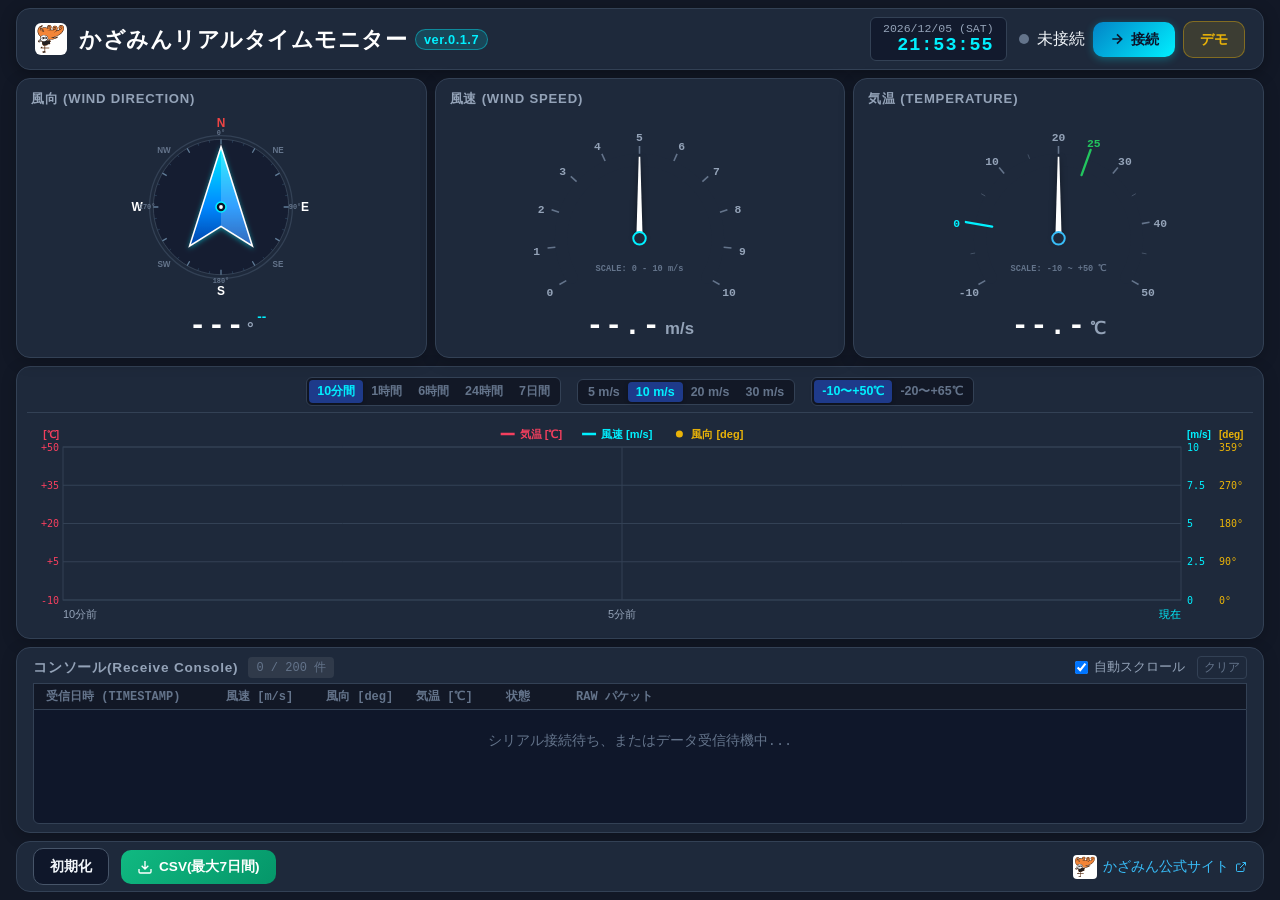
==== commit cf91bba5: "chore: issue #40 - バージョンを0.1.7に更新" ====
--- a/index.html
+++ b/index.html
@@ -3,7 +3,7 @@
 <head>
   <meta charset="UTF-8">
   <meta name="viewport" content="width=device-width, initial-scale=1.0, maximum-scale=1.0, user-scalable=no">
-  <title>かざみんリアルタイムモニター ver.0.1.6</title>
+  <title>かざみんリアルタイムモニター ver.0.1.7</title>
   <meta name="description" content="超音波風向風速計 かざみん (KZM100A/KZM100LR) Web Serial API リアルタイム計測モニター">
   <meta name="theme-color" content="#131f3d">
   <!-- PWA Manifest -->
@@ -1016,7 +1016,7 @@
         <svg class="header-logo" width="32" height="32" viewBox="0 0 562 562" aria-label="かざみん"><use href="#kazamin-icon" xlink:href="#kazamin-icon"/></svg>
         <h1 class="header-title">
           かざみんリアルタイムモニター
-          <span class="header-version">ver.0.1.6</span>
+          <span class="header-version">ver.0.1.7</span>
         </h1>
       </div>
 
@@ -3808,7 +3808,7 @@
   }
 
   async init() {
-    console.log('かざみんリアルタイムモニター ver.0.1.6 起動中...');
+    console.log('かざみんリアルタイムモニター ver.0.1.7 起動中...');
 
     // 1. IndexedDB 初期化
     try {
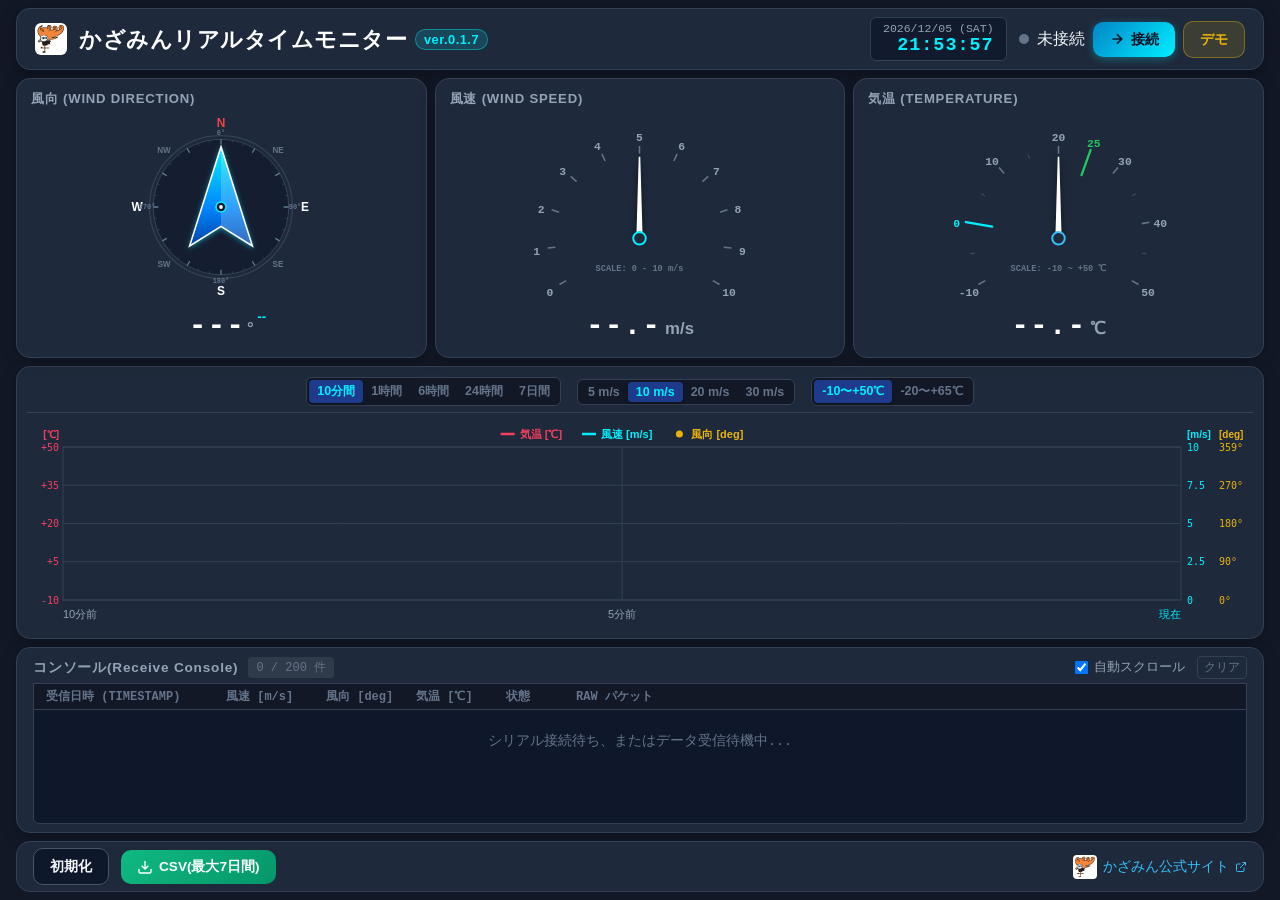
==== commit 7536a961: "fix: issue #42 - 低縦解像度環境においてログ増加に伴いコンソール枠が縦伸長する不具合を修正" ====
--- a/index.html
+++ b/index.html
@@ -977,6 +977,10 @@
     height: 280px;
     min-height: 280px;
   }
+  .chart-section {
+    flex: none;
+    height: auto;
+  }
   .chart-canvas-wrapper {
     min-height: 240px;
     height: 240px;
@@ -985,9 +989,19 @@
     position: relative;
     height: 240px;
   }
+  .bottom-section {
+    flex: none;
+    height: auto;
+  }
+  .console-card {
+    flex: none;
+    height: auto;
+  }
   .console-body {
+    height: 120px;
     min-height: 120px;
-    height: 120px;
+    max-height: 120px;
+    flex: none;
   }
 }
   </style>
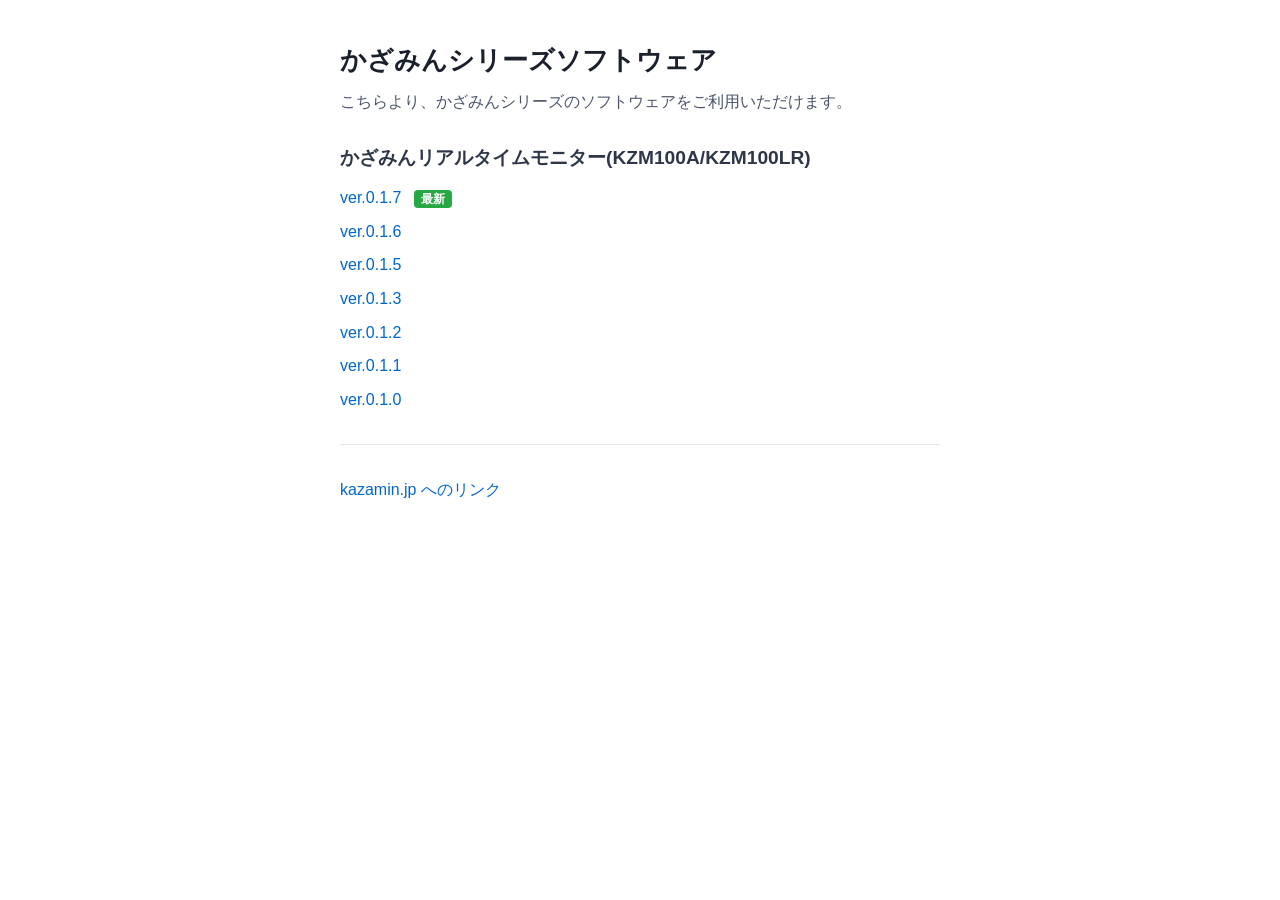
==== commit e9fa53fc: "Update GitHub Pages portal format according to specification" ====
--- a/index.html
+++ b/index.html
@@ -2,4054 +2,145 @@
 <html lang="ja">
 <head>
   <meta charset="UTF-8">
-  <meta name="viewport" content="width=device-width, initial-scale=1.0, maximum-scale=1.0, user-scalable=no">
-  <title>かざみんリアルタイムモニター ver.0.1.7</title>
-  <meta name="description" content="超音波風向風速計 かざみん (KZM100A/KZM100LR) Web Serial API リアルタイム計測モニター">
-  <meta name="theme-color" content="#131f3d">
-  <!-- PWA Manifest -->
-  <link rel="manifest" href="./manifest.json">
-  <!-- ファビコン (SVG) -->
-  <link rel="icon" type="image/svg+xml" href="[data-uri]">
+  <meta name="viewport" content="width=device-width, initial-scale=1.0">
+  <title>かざみんシリーズソフトウェア</title>
+  <link rel="icon" type="image/svg+xml" href="./latest/icons/kazamin.svg">
   <style>
-/**
- * main.css
- * かざみんリアルタイムモニター (Web Serial Monitor) スタイルシート
- */
-
-:root {
-  --bg-primary: #121826;
-  --bg-card: #1e293b;
-  --bg-card-hover: #27354a;
-  --bg-input: #0f172a;
-  --border-color: #334155;
-  --border-light: #475569;
-
-  --text-primary: #f1f5f9;
-  --text-secondary: #94a3b8;
-  --text-muted: #64748b;
-
-  --accent-cyan: #00f0ff;
-  --accent-blue: #38bdf8;
-  --accent-green: #22c55e;
-  --accent-yellow: #eab308;
-  --accent-red: #ef4444;
-
-  --font-family: -apple-system, BlinkMacSystemFont, "Segoe UI", Roboto, "Helvetica Neue", Arial, sans-serif;
-  --font-mono: ui-monospace, SFMono-Regular, Menlo, Monaco, Consolas, "Liberation Mono", "Courier New", monospace;
-
-  --radius-sm: 6px;
-  --radius-md: 10px;
-  --radius-lg: 14px;
-}
-
-* {
-  box-sizing: border-box;
-  margin: 0;
-  padding: 0;
-}
-
-body {
-  background-color: var(--bg-primary);
-  color: var(--text-primary);
-  font-family: var(--font-family);
-  min-height: 100vh;
-  display: flex;
-  flex-direction: column;
-  overflow-x: hidden;
-  -webkit-font-smoothing: antialiased;
-}
-
-/* アプリケーション全体コンテナ */
-.app-container {
-  display: flex;
-  flex-direction: column;
-  min-height: 100vh;
-  width: 100%;
-  max-width: 100%;
-  margin: 0;
-  padding: 8px 16px;
-  gap: 8px;
-  box-sizing: border-box;
-}
-
-/* ヘッダーエリア */
-.app-header {
-  display: flex;
-  align-items: center;
-  justify-content: space-between;
-  flex-wrap: wrap;
-  gap: 10px;
-  background-color: var(--bg-card);
-  border: 1px solid var(--border-color);
-  border-radius: var(--radius-lg);
-  padding: 8px 18px;
-  box-shadow: 0 4px 16px rgba(0, 0, 0, 0.3);
-  flex-shrink: 0;
-}
-
-.header-brand {
-  display: flex;
-  align-items: center;
-  gap: 12px;
-}
-
-.header-logo {
-  width: 32px;
-  height: 32px;
-  background-color: #ffffff;
-  border-radius: var(--radius-sm);
-  padding: 2px;
-  box-sizing: border-box;
-  display: block;
-  flex-shrink: 0;
-}
-
-.header-title {
-  font-size: 1.4rem;
-  font-weight: 700;
-  letter-spacing: 0.5px;
-  color: #ffffff;
-  display: flex;
-  align-items: center;
-  gap: 8px;
-}
-
-.header-version {
-  font-size: 0.8rem;
-  padding: 2px 8px;
-  background-color: rgba(0, 240, 255, 0.15);
-  color: var(--accent-cyan);
-  border: 1px solid rgba(0, 240, 255, 0.4);
-  border-radius: 9999px;
-  font-weight: 600;
-}
-
-.header-controls {
-  display: flex;
-  align-items: center;
-  gap: 12px;
-  flex-wrap: wrap;
-}
-
-/* デジタル時計 */
-.digital-clock-widget {
-  display: flex;
-  flex-direction: column;
-  align-items: flex-end;
-  background-color: rgba(15, 23, 42, 0.8);
-  padding: 4px 12px;
-  border-radius: var(--radius-sm);
-  border: 1px solid var(--border-color);
-}
-
-.clock-date {
-  font-size: 0.72rem;
-  color: var(--text-secondary);
-  font-family: var(--font-mono);
-}
-
-.clock-time {
-  font-size: 1.15rem;
-  font-weight: 700;
-  color: var(--accent-cyan);
-  font-family: var(--font-mono);
-  letter-spacing: 1px;
-}
-
-/* 接続ボタン & デモモード */
-.serial-controls {
-  display: flex;
-  align-items: center;
-  gap: 8px;
-}
-
-.btn {
-  padding: 8px 16px;
-  font-size: 0.9rem;
-  font-weight: 600;
-  border-radius: var(--radius-md);
-  border: none;
-  cursor: pointer;
-  transition: all 0.2s ease;
-  display: inline-flex;
-  align-items: center;
-  justify-content: center;
-  gap: 6px;
-}
-
-.btn-primary {
-  background: linear-gradient(135deg, #0284c7, #00f0ff);
-  color: #0b1329;
-  box-shadow: 0 2px 8px rgba(0, 240, 255, 0.3);
-}
-
-.btn-primary:hover {
-  filter: brightness(1.1);
-  transform: translateY(-1px);
-}
-
-.btn-danger {
-  background: linear-gradient(135deg, #dc2626, #ef4444);
-  color: #ffffff;
-  box-shadow: 0 2px 8px rgba(239, 68, 68, 0.3);
-}
-
-.btn-danger:hover {
-  filter: brightness(1.1);
-  transform: translateY(-1px);
-}
-
-.btn-secondary {
-  background-color: var(--bg-input);
-  color: var(--text-primary);
-  border: 1px solid var(--border-light);
-}
-
-.btn-secondary:hover {
-  background-color: var(--bg-card-hover);
-  border-color: var(--accent-cyan);
-}
-
-.btn-demo {
-  background-color: rgba(234, 179, 8, 0.15);
-  color: var(--accent-yellow);
-  border: 1px solid rgba(234, 179, 8, 0.4);
-}
-
-.btn-demo.active {
-  background: linear-gradient(135deg, #ca8a04, #eab308);
-  color: #0b1329;
-  font-weight: 700;
-}
-
-.connection-status-dot {
-  width: 10px;
-  height: 10px;
-  border-radius: 50%;
-  background-color: var(--text-muted);
-  display: inline-block;
-  margin-right: 4px;
-}
-
-.connection-status-dot.connected {
-  background-color: var(--accent-green);
-  box-shadow: 0 0 8px var(--accent-green);
-}
-
-.connection-status-dot.demo {
-  background-color: var(--accent-yellow);
-  box-shadow: 0 0 8px var(--accent-yellow);
-}
-
-/* メインコンテンツレイアウト */
-.app-main {
-  display: flex;
-  flex-direction: column;
-  gap: 8px;
-  flex: 1;
-  min-height: 0;
-}
-
-/* 上段: 3連メーターパネル */
-.gauges-section {
-  display: grid;
-  grid-template-columns: repeat(3, 1fr);
-  gap: 8px;
-  align-items: stretch;
-  flex: none;
-  min-height: 280px;
-}
-
-#gauge-dir-container,
-#gauge-speed-container,
-#gauge-temp-container {
-  height: 100%;
-  display: flex;
-  flex-direction: column;
-  min-height: 0;
-}
-
-.gauge-card {
-  background-color: var(--bg-card);
-  border: 1px solid var(--border-color);
-  border-radius: var(--radius-lg);
-  padding: 10px 14px;
-  display: flex;
-  flex-direction: column;
-  justify-content: space-between;
-  box-shadow: 0 4px 16px rgba(0, 0, 0, 0.2);
-  height: 280px;
-  position: relative;
-  overflow: hidden;
-}
-
-.gauge-header {
-  display: flex;
-  justify-content: space-between;
-  align-items: center;
-  margin-bottom: 4px;
-  min-height: 20px;
-  flex-shrink: 0;
-}
-
-.gauge-title {
-  font-size: 0.82rem;
-  font-weight: 700;
-  color: var(--text-secondary);
-  letter-spacing: 0.8px;
-}
-
-.gauge-badge {
-  font-size: 0.72rem;
-  font-weight: 700;
-  padding: 2px 6px;
-  border-radius: 4px;
-  background-color: var(--accent-red);
-  color: #ffffff;
-  animation: pulse-badge 1s infinite alternate;
-}
-
-@keyframes pulse-badge {
-  from { opacity: 0.7; }
-  to { opacity: 1; transform: scale(1.05); }
-}
-
-.gauge-body {
-  flex: 1;
-  display: flex;
-  align-items: center;
-  justify-content: center;
-  position: relative;
-  min-height: 180px;
-  max-height: 200px;
-}
-
-.gauge-footer {
-  margin-top: 4px;
-  text-align: center;
-  min-height: 42px;
-  display: flex;
-  flex-direction: column;
-  justify-content: center;
-  align-items: center;
-  flex-shrink: 0;
-}
-
-.gauge-value-display {
-  display: flex;
-  align-items: baseline;
-  justify-content: center;
-  gap: 4px;
-}
-
-.value-number {
-  font-size: 1.85rem;
-  font-weight: 800;
-  font-family: var(--font-mono);
-  color: #ffffff;
-  letter-spacing: 1px;
-}
-
-.value-number.error-text {
-  color: var(--accent-red);
-  animation: pulse-badge 0.8s infinite alternate;
-}
-
-.value-unit {
-  font-size: 1.05rem;
-  font-weight: 600;
-  color: var(--text-secondary);
-}
-
-.value-sub {
-  font-size: 0.85rem;
-  color: var(--accent-cyan);
-  margin-left: 8px;
-  font-weight: 600;
-}
-
-.dir-value-display {
-  position: relative;
-  display: flex;
-  justify-content: center;
-  align-items: baseline;
-  width: 100%;
-}
-
-.dir-main-val {
-  display: flex;
-  align-items: baseline;
-  justify-content: center;
-  gap: 2px;
-}
-
-.dir-name-label {
-  position: absolute;
-  left: calc(50% + 36px);
-  white-space: nowrap;
-  margin-left: 0;
-}
-
-/* コンパス SVG */
-.compass-svg {
-  height: 100%;
-  min-height: 180px;
-  max-height: 200px;
-  width: auto;
-  max-width: 100%;
-}
-
-.compass-outer-ring {
-  fill: none;
-  stroke: var(--border-color);
-  stroke-width: 2;
-}
-
-.compass-inner-ring {
-  fill: rgba(15, 23, 42, 0.6);
-  stroke: var(--border-light);
-  stroke-width: 1;
-}
-
-.compass-label {
-  fill: var(--text-secondary);
-  text-anchor: middle;
-  dominant-baseline: central;
-  font-weight: 700;
-}
-
-.compass-label.major-label {
-  font-size: 19px;
-  font-weight: 800;
-  fill: #ffffff;
-}
-
-.compass-label.label-n {
-  fill: var(--accent-red);
-}
-
-.compass-label.minor-label {
-  font-size: 13px;
-  font-weight: 700;
-  fill: var(--text-muted);
-}
-
-.compass-deg-label {
-  font-size: 11px;
-  font-weight: 600;
-  fill: var(--text-muted);
-  text-anchor: middle;
-  dominant-baseline: central;
-  font-family: var(--font-mono);
-}
-
-/* スピードメーター SVG */
-.speed-svg {
-  height: 100%;
-  min-height: 180px;
-  max-height: 200px;
-  width: auto;
-  max-width: 100%;
-}
-
-.speed-arc-track {
-  fill: none;
-  stroke: #1e293b;
-  stroke-width: 16;
-  stroke-linecap: round;
-}
-
-.speed-arc-fill {
-  fill: none;
-  stroke-width: 16;
-  stroke-linecap: round;
-  transition: stroke-dashoffset 0.4s ease;
-}
-
-.speed-arc-mask {
-  fill: none;
-  stroke: #ffffff;
-  stroke-width: 16;
-  stroke-linecap: round;
-  transition: stroke-dashoffset 0.4s cubic-bezier(0.2, 0.8, 0.2, 1);
-}
-
-.speed-arc-seg {
-  fill: none;
-  stroke-width: 16;
-  stroke-linecap: butt;
-}
-
-.speed-arc-error {
-  fill: none;
-  stroke-width: 16;
-  stroke-linecap: round;
-}
-
-.speed-tick-text {
-  font-size: 14.5px;
-  font-weight: 700;
-  fill: var(--text-secondary);
-  font-family: var(--font-mono);
-}
-
-.speed-scale-indicator {
-  font-size: 11px;
-  font-weight: 600;
-  fill: var(--text-muted);
-  text-anchor: middle;
-  font-family: var(--font-mono);
-}
-
-/* 温度計 SVG・スタイル */
-.temp-svg {
-  height: 100%;
-  min-height: 180px;
-  max-height: 200px;
-  width: auto;
-  max-width: 100%;
-}
-
-.temp-arc-track {
-  fill: none;
-  stroke: #1e293b;
-  stroke-width: 16;
-  stroke-linecap: round;
-}
-
-.temp-arc-mask {
-  fill: none;
-  stroke: #ffffff;
-  stroke-width: 16;
-  stroke-linecap: round;
-  transition: stroke-dashoffset 0.4s cubic-bezier(0.2, 0.8, 0.2, 1);
-}
-
-.temp-arc-seg {
-  fill: none;
-  stroke-width: 16;
-  stroke-linecap: butt;
-}
-
-.temp-tick-text {
-  font-size: 14.5px;
-  font-weight: 700;
-  fill: var(--text-secondary);
-  font-family: var(--font-mono);
-}
-
-.temp-scale-indicator {
-  font-size: 11px;
-  font-weight: 600;
-  fill: var(--text-muted);
-  text-anchor: middle;
-  font-family: var(--font-mono);
-}
-
-/* 中段: 時間軸グラフパネル */
-.chart-section {
-  background-color: var(--bg-card);
-  border: 1px solid var(--border-color);
-  border-radius: var(--radius-lg);
-  padding: 10px 10px;
-  box-shadow: 0 4px 16px rgba(0, 0, 0, 0.2);
-  display: flex;
-  flex-direction: column;
-  flex: 1.35;
-  min-height: 0;
-}
-
-.chart-panel {
-  display: flex;
-  flex-direction: column;
-  flex: 1;
-  min-height: 0;
-}
-
-.chart-controls-bar {
-  display: flex;
-  align-items: center;
-  justify-content: center;
-  flex-wrap: wrap;
-  gap: 16px;
-  margin-bottom: 6px;
-  padding-bottom: 6px;
-  border-bottom: 1px solid var(--border-color);
-  flex-shrink: 0;
-}
-
-.control-group {
-  display: flex;
-  align-items: center;
-  gap: 8px;
-  flex-wrap: wrap;
-}
-
-.control-label {
-  font-size: 0.8rem;
-  color: var(--text-secondary);
-  font-weight: 600;
-}
-
-.btn-group {
-  display: inline-flex;
-  background-color: var(--bg-primary);
-  border-radius: var(--radius-sm);
-  padding: 2px;
-  border: 1px solid var(--border-color);
-}
-
-.btn-scale {
-  background: none;
-  border: none;
-  color: var(--text-muted);
-  padding: 3px 8px;
-  font-size: 0.78rem;
-  font-weight: 600;
-  border-radius: 4px;
-  cursor: pointer;
-  transition: all 0.2s ease;
-}
-
-.btn-scale:hover {
-  color: var(--text-primary);
-}
-
-.btn-scale.active {
-  background-color: #1e3a8a;
-  color: var(--accent-cyan);
-  box-shadow: 0 1px 4px rgba(0, 0, 0, 0.3);
-}
-
-.chart-canvas-wrapper {
-  width: 100%;
-  position: relative;
-  flex: 1;
-  min-height: 160px;
-  height: auto;
-}
-
-#time-series-canvas {
-  position: absolute;
-  top: 0;
-  left: 0;
-  width: 100%;
-  height: 100%;
-  display: block;
-}
-
-/* 下段: 受信コンソール & CSV出力 */
-.bottom-section {
-  display: flex;
-  flex-direction: column;
-  flex: 1;
-  min-height: 0;
-}
-
-#console-container {
-  display: flex;
-  flex-direction: column;
-  flex: 1;
-  height: 100%;
-  min-height: 0;
-}
-
-.console-card {
-  background-color: var(--bg-card);
-  border: 1px solid var(--border-color);
-  border-radius: var(--radius-lg);
-  padding: 8px 16px;
-  box-shadow: 0 4px 16px rgba(0, 0, 0, 0.2);
-  display: flex;
-  flex-direction: column;
-  flex: 1;
-  min-height: 0;
-}
-
-.console-header {
-  display: flex;
-  justify-content: space-between;
-  align-items: center;
-  margin-bottom: 4px;
-  flex-wrap: wrap;
-  gap: 8px;
-  flex-shrink: 0;
-}
-
-.console-title-area {
-  display: flex;
-  align-items: center;
-  gap: 10px;
-}
-
-.console-title {
-  font-size: 0.85rem;
-  font-weight: 700;
-  color: var(--text-secondary);
-  letter-spacing: 0.8px;
-}
-
-.console-count-badge {
-  font-size: 0.75rem;
-  background-color: rgba(255, 255, 255, 0.08);
-  padding: 2px 8px;
-  border-radius: 4px;
-  color: var(--text-muted);
-  font-family: var(--font-mono);
-}
-
-.console-actions {
-  display: flex;
-  align-items: center;
-  gap: 12px;
-}
-
-.auto-scroll-label {
-  font-size: 0.8rem;
-  color: var(--text-secondary);
-  display: flex;
-  align-items: center;
-  gap: 6px;
-  cursor: pointer;
-}
-
-.btn-clear-console {
-  background: none;
-  border: 1px solid var(--border-color);
-  color: var(--text-muted);
-  padding: 2px 6px;
-  font-size: 0.75rem;
-  border-radius: 4px;
-  cursor: pointer;
-}
-
-.btn-clear-console:hover {
-  color: var(--text-primary);
-  border-color: var(--border-light);
-}
-
-.console-table-header {
-  display: grid;
-  grid-template-columns: 180px 100px 90px 90px 70px 1fr;
-  padding: 4px 12px;
-  background-color: var(--bg-primary);
-  border: 1px solid var(--border-color);
-  border-bottom: none;
-  font-size: 0.75rem;
-  font-weight: 700;
-  color: var(--text-muted);
-  font-family: var(--font-mono);
-  flex-shrink: 0;
-}
-
-.console-body {
-  flex: 1;
-  min-height: 65px;
-  height: auto;
-  overflow-y: auto;
-  background-color: #0f172a;
-  border: 1px solid var(--border-color);
-  border-radius: 0 0 var(--radius-sm) var(--radius-sm);
-  padding: 2px 0;
-  font-family: var(--font-mono);
-  font-size: 0.82rem;
-}
-
-.console-placeholder {
-  color: var(--text-muted);
-  padding: 20px;
-  text-align: center;
-  font-size: 0.85rem;
-}
-
-.console-row {
-  display: grid;
-  grid-template-columns: 180px 100px 90px 90px 70px 1fr;
-  padding: 3px 12px;
-  border-bottom: 1px solid rgba(255, 255, 255, 0.03);
-  align-items: center;
-  transition: background-color 0.1s ease;
-}
-
-.console-row:hover {
-  background-color: rgba(255, 255, 255, 0.04);
-}
-
-.console-row.row-error {
-  background-color: rgba(239, 68, 68, 0.15);
-  color: #fca5a5;
-}
-
-.col-speed.val-error {
-  color: var(--accent-red);
-  font-weight: 700;
-}
-
-.badge-ok {
-  color: var(--accent-green);
-  font-weight: 700;
-}
-
-.badge-err {
-  color: var(--accent-red);
-  font-weight: 700;
-}
-
-.col-raw {
-  color: var(--text-muted);
-  overflow: hidden;
-  text-overflow: ellipsis;
-  white-space: nowrap;
-}
-
-/* フッターエリア */
-.app-footer {
-  display: flex;
-  align-items: center;
-  justify-content: space-between;
-  flex-wrap: wrap;
-  gap: 8px;
-  padding: 6px 16px;
-  background-color: var(--bg-card);
-  border: 1px solid var(--border-color);
-  border-radius: var(--radius-lg);
-  margin-top: 0;
-  flex-shrink: 0;
-}
-
-.footer-left {
-  display: flex;
-  align-items: center;
-  gap: 12px;
-}
-
-.footer-link {
-  color: var(--accent-blue);
-  text-decoration: none;
-  font-size: 0.85rem;
-  display: flex;
-  align-items: center;
-  gap: 6px;
-  transition: color 0.2s;
-}
-
-.footer-link:hover {
-  color: var(--accent-cyan);
-  text-decoration: underline;
-}
-
-.footer-logo {
-  width: 24px;
-  height: 24px;
-  background-color: #ffffff;
-  border-radius: 4px;
-  padding: 1.5px;
-  box-sizing: border-box;
-  display: inline-block;
-  vertical-align: middle;
-  flex-shrink: 0;
-}
-
-.footer-right {
-  display: flex;
-  align-items: center;
-  gap: 16px;
-}
-
-.btn-csv {
-  background: linear-gradient(135deg, #10b981, #059669);
-  color: #ffffff;
-  padding: 8px 16px;
-  font-size: 0.85rem;
-}
-
-.btn-csv:hover {
-  filter: brightness(1.1);
-}
-
-/* 16:9 大画面およびデスクトップ表示（全画面表示最適化） */
-@media (min-width: 901px) and (min-height: 800px) {
-  body {
-    height: 100vh;
-    overflow: hidden;
-  }
-  .app-container {
-    height: 100vh;
-    max-height: 100vh;
-    overflow: hidden;
-  }
-}
-
-/* タブレット・中画面対応 */
-@media (max-width: 900px) {
-  body {
-    overflow-y: auto;
-  }
-  .app-container {
-    height: auto;
-    min-height: 100vh;
-    padding: 10px 12px;
-    gap: 12px;
-  }
-  .gauge-card {
-    height: 280px;
-    min-height: 280px;
-    padding: 10px 10px;
-  }
-  .gauge-title {
-    font-size: 0.78rem;
-    letter-spacing: 0.5px;
-  }
-  .gauge-body {
-    min-height: 180px;
-    max-height: 200px;
-  }
-  .compass-svg, .speed-svg, .temp-svg {
-    max-height: 200px;
-  }
-  .chart-section {
-    flex: none;
-    height: auto;
-  }
-  .chart-canvas-wrapper {
-    height: 360px;
-    min-height: 360px;
-  }
-  #time-series-canvas {
-    position: relative;
-    height: 360px;
-  }
-  .bottom-section {
-    flex: none;
-    height: auto;
-  }
-  .console-body {
-    height: 180px;
-    flex: none;
-  }
-}
-
-/* 横方向に余裕が無い場合（スマートフォン縦画面・狭画面）: 3連メーターを縦並びに配置 */
-@media (max-width: 600px) and (orientation: portrait), (max-width: 520px) {
-  .gauges-section {
-    grid-template-columns: 1fr;
-    flex: none;
-  }
-}
-
-/* スマホ対応 */
-@media (max-width: 680px) {
-  .app-header {
-    flex-direction: column;
-    align-items: flex-start;
-  }
-  .header-controls {
-    width: 100%;
-    justify-content: space-between;
-  }
-  .chart-canvas-wrapper {
-    height: 320px;
-    min-height: 320px;
-  }
-  #time-series-canvas {
-    height: 320px;
-  }
-  .console-table-header, .console-row {
-    grid-template-columns: 120px 70px 60px 60px 50px 1fr;
-    font-size: 0.72rem;
-  }
-  .app-footer {
-    flex-direction: column;
-    align-items: flex-start;
-  }
-}
-
-/* 画面高さが小さい場合のスクロール許可 */
-@media (max-height: 799px) and (min-width: 901px) {
-  body {
-    overflow-y: auto;
-  }
-  .app-container {
-    height: auto;
-    min-height: 100vh;
-  }
-  .gauge-card {
-    height: 280px;
-    min-height: 280px;
-  }
-  .chart-section {
-    flex: none;
-    height: auto;
-  }
-  .chart-canvas-wrapper {
-    min-height: 240px;
-    height: 240px;
-  }
-  #time-series-canvas {
-    position: relative;
-    height: 240px;
-  }
-  .bottom-section {
-    flex: none;
-    height: auto;
-  }
-  .console-card {
-    flex: none;
-    height: auto;
-  }
-  .console-body {
-    height: 120px;
-    min-height: 120px;
-    max-height: 120px;
-    flex: none;
-  }
-}
+    body {
+      font-family: -apple-system, BlinkMacSystemFont, "Segoe UI", Roboto, "Helvetica Neue", Arial, sans-serif;
+      max-width: 600px;
+      margin: 40px auto;
+      padding: 0 20px;
+      line-height: 1.6;
+      color: #333333;
+    }
+    h1 {
+      font-size: 1.6rem;
+      margin-bottom: 0.5rem;
+      color: #1a202c;
+    }
+    .lead {
+      color: #4a5568;
+      margin-top: 0;
+      margin-bottom: 1.75rem;
+    }
+    h2 {
+      font-size: 1.2rem;
+      margin-top: 1.5rem;
+      margin-bottom: 0.75rem;
+      color: #2d3748;
+    }
+    ul.version-list {
+      list-style: none;
+      padding: 0;
+      margin: 0 0 2rem 0;
+    }
+    ul.version-list li {
+      margin: 8px 0;
+      font-size: 1rem;
+    }
+    a {
+      color: #0066cc;
+      text-decoration: none;
+    }
+    a:hover {
+      text-decoration: underline;
+    }
+    .badge-latest {
+      display: inline-block;
+      background: #28a745;
+      color: #ffffff;
+      font-size: 0.75rem;
+      font-weight: bold;
+      padding: 2px 7px;
+      border-radius: 4px;
+      margin-left: 8px;
+      vertical-align: middle;
+      line-height: 1.2;
+    }
+    .readme-link {
+      margin-left: 4px;
+    }
+    .footer-links {
+      margin-top: 2rem;
+      padding-top: 1rem;
+      border-top: 1px solid #e2e8f0;
+    }
   </style>
-  <script>
-    window.onerror = function(msg, url, lineNo, columnNo, error) {
-      console.error('[Kazamin Monitor] Unhandled Error:', msg, 'at', url + ':' + lineNo, error);
-      return false;
-    };
-    window.addEventListener('unhandledrejection', function(event) {
-      console.error('[Kazamin Monitor] Unhandled Promise Rejection:', event.reason);
-    });
-  </script>
 </head>
 <body>
-  <!-- かざみん アイコンシンボル定義 (スタンドアロン単一ファイル配信用) -->
-  <svg style="display: none;" xmlns="http://www.w3.org/2000/svg">
-    <symbol id="kazamin-icon" viewBox="0 0 562 562">
-      <path d="M0 0 C8.23898198 6.1102498 13.15113702 15.25733408 15.375 25.1875 C18.17293761 43.38851682 11.66185852 61.69225311 1.61328125 76.73046875 C1.08089844 77.47941406 0.54851562 78.22835937 0 79 C-0.52207031 79.75925781 -1.04414063 80.51851563 -1.58203125 81.30078125 C-2.04996094 81.86152344 -2.51789063 82.42226562 -3 83 C-3.66 83 -4.32 83 -5 83 C-5.99 84.98 -5.99 84.98 -7 87 C-3.12420376 87.90892567 0.47618839 88.12881615 4.453125 88.1328125 C6.33028198 88.13583374 6.33028198 88.13583374 8.24536133 88.13891602 C9.58024269 88.13482954 10.91512244 88.13018074 12.25 88.125 C12.92340424 88.12378143 13.59680847 88.12256287 14.2906189 88.12130737 C27.59476472 88.09295808 40.78878965 87.68142677 54 86 C54.22101175 83.85381922 54.22101175 83.85381922 52.42578125 82.22265625 C51.72839844 81.50980469 51.03101563 80.79695313 50.3125 80.0625 C44.73725627 73.93368597 40.54867515 66.41301899 40 58 C39.94972656 57.360625 39.89945312 56.72125 39.84765625 56.0625 C39.29661774 43.71923746 43.81383316 31.71010236 51.6875 22.3125 C61.14539004 12.28784502 72.47433587 6.77731902 86.2265625 5.76171875 C99.30136912 5.476177 109.63999243 8.958204 120 17 C131.46750941 27.31672062 136.68075178 40.82993521 138.3125 55.8828125 C139.05251987 72.48700842 133.2145541 88.86818235 125 103 C145.21273815 98.82563016 164.60836976 92.39572414 183 83 C179.82460444 79.57421051 179.82460444 79.57421051 176 77 C176 76.34 176 75.68 176 75 C175.4121875 74.76023437 174.824375 74.52046875 174.21875 74.2734375 C168.35827926 70.90985746 164.92804126 63.54076481 162.5625 57.4375 C159.49637875 47.13745633 159.43565639 35.40799173 163.74609375 25.48046875 C164.15988281 24.66191406 164.57367188 23.84335937 165 23 C165.42410156 22.15050781 165.84820312 21.30101563 166.28515625 20.42578125 C173.77134967 6.80883333 186.00811988 -1.44173022 200.4375 -6.5 C213.4456579 -10.0649641 225.92722852 -8.32079729 238.0625 -2.875 C251.86591648 4.48682212 259.04949265 16.25483319 264.0546875 30.640625 C271.90907654 58.55291662 260.91181209 90.08070688 248.16894531 114.81933594 C242.54363884 125.31332871 235.40022624 134.7081788 228 144 C227.28457031 144.94746094 226.56914062 145.89492187 225.83203125 146.87109375 C225.22746094 147.57363281 224.62289063 148.27617187 224 149 C223.34 149 222.68 149 222 149 C221.74734375 149.57621094 221.4946875 150.15242187 221.234375 150.74609375 C216.48629574 159.41584606 206.65745489 165.65891115 198.90332031 171.54980469 C196.99621206 173.00288614 195.10316818 174.47292961 193.2109375 175.9453125 C183.94035355 183.09787594 174.30503556 189.49454169 164.31103516 195.59033203 C162.82825182 196.49478914 161.34847027 197.40419666 159.87255859 198.31982422 C128.10528785 218.01628934 92.55238331 230.61115584 57.13745117 241.99121094 C55.08816705 242.65012013 53.04214447 243.31928518 51 244 C66.81666216 246.26474146 82.42447075 245.36376336 98 242 C98.66273926 241.86078125 99.32547852 241.7215625 100.00830078 241.578125 C112.93574511 238.80176112 125.84672913 234.69239506 137.91015625 229.26953125 C141.24187645 227.90061966 142.64815784 227.81699688 146 229 C147 230 147 230 147.55078125 232.67578125 C146.93097948 236.41657068 146.55183462 236.78163559 143.73046875 239.04296875 C142.23270952 240.11468065 140.71686133 241.16138938 139.1875 242.1875 C138.37434326 242.74993408 137.56118652 243.31236816 136.72338867 243.8918457 C85.24555433 278.96633903 22.9675512 290.67405003 -38.30175781 281.43652344 C-44.24403011 280.47517862 -50.136002 279.36439557 -56 278 C-56.2578125 278.89332031 -56.515625 279.78664063 -56.78125 280.70703125 C-57.99164501 283.97742546 -59.29939669 286.01600488 -61.5 288.6875 C-63.45970464 291.09145971 -65.27642504 293.41463756 -67 296 C-67.66 296 -68.32 296 -69 296 C-69.268125 296.639375 -69.53625 297.27875 -69.8125 297.9375 C-71 300 -71 300 -74 301 C-74 301.66 -74 302.32 -74 303 C-74.66 303.33 -75.32 303.66 -76 304 C-66.76725725 304.58027014 -58.9035965 303.99434603 -50 301.5 C-33.91275291 297.08702413 -20.09514142 298.0970253 -5.0625 305.9375 C4.78739909 311.64612765 4.78739909 311.64612765 7.0625 316.0625 C6.97165795 318.8786037 5.88810175 319.94281451 4 322 C1.4765625 323.0546875 1.4765625 323.0546875 -1.375 323.875 C-6.75412743 325.70830895 -9.08089266 327.10343285 -12 332 C-14.96395159 338.75780962 -13.41739754 343.20722348 -11.04296875 350.046875 C-10.69878906 351.02140625 -10.35460937 351.9959375 -10 353 C-8.64083042 357.45642874 -8.84583593 361.49633882 -10 366 C-15.73231253 373.81678981 -25.8701315 376.42540059 -34.9453125 378.45703125 C-39.79805374 379.3138684 -43.77048586 378.32110703 -48.3515625 376.6015625 C-51.9962947 375.77370297 -53.70471357 376.24605722 -57 378 C-58.58199929 380.43429411 -59.73413036 382.50618559 -60.875 385.125 C-61.18179688 385.78371094 -61.48859375 386.44242187 -61.8046875 387.12109375 C-62.55498855 388.73893038 -63.28006225 390.3684251 -64 392 C-64.66 392 -65.32 392 -66 392 C-66.33 392.99 -66.66 393.98 -67 395 C-69.546875 396.5703125 -69.546875 396.5703125 -72.75 398.125 C-73.79671875 398.64320313 -74.8434375 399.16140625 -75.921875 399.6953125 C-81.58609688 402.09613751 -86.7530628 402.15502198 -92.8125 402.125 C-93.58142578 402.12886719 -94.35035156 402.13273437 -95.14257812 402.13671875 C-100.17944806 402.1282177 -105.01409716 401.71633268 -110 401 C-111.24551699 405.81398781 -111.12689044 410.52346887 -111.09765625 415.45703125 C-111.0962413 416.35999435 -111.09482635 417.26295746 -111.09336853 418.19328308 C-111.08778823 421.06638963 -111.07523934 423.93941716 -111.0625 426.8125 C-111.05748245 428.76497283 -111.05291999 430.71744689 -111.04882812 432.66992188 C-111.03782525 437.44664485 -111.02057418 442.22330904 -111 447 C-110.00663635 446.99111755 -109.01327271 446.98223511 -107.98980713 446.9730835 C-98.63164962 446.89202258 -89.27356327 446.83204664 -79.91513443 446.79275131 C-75.10375596 446.77187 -70.29266075 446.74354246 -65.48144531 446.69824219 C-60.83895837 446.65480378 -56.19674399 446.63086699 -51.55406952 446.62049103 C-49.78220071 446.61309604 -48.01034693 446.59865537 -46.23859406 446.57707977 C-43.75801779 446.54807185 -41.27856996 446.54404281 -38.79785156 446.54589844 C-38.06417358 446.53151733 -37.33049561 446.51713623 -36.57458496 446.50231934 C-33.13007132 446.53022876 -31.30072081 446.77578163 -28.50482178 448.8604126 C-27 451 -27 451 -27.125 453.6875 C-28 456 -28 456 -30 457 C-32.5622268 457.12226853 -35.09908818 457.18565577 -37.66259766 457.20532227 C-38.45292892 457.21522186 -39.24326019 457.22512146 -40.05754089 457.23532104 C-42.6763507 457.26697122 -45.29517866 457.29170733 -47.9140625 457.31640625 C-49.72724892 457.33697274 -51.54043052 457.35796913 -53.35360718 457.37937927 C-58.13098242 457.43463142 -62.90840115 457.48402682 -67.68585205 457.53222656 C-73.41527068 457.59123999 -79.14460964 457.65748523 -84.8739624 457.72252655 C-93.58259304 457.82057561 -102.29127425 457.90940458 -111 458 C-111 480.11 -111 502.22 -111 525 C-108.69 526.32 -106.38 527.64 -104 529 C-102.56695936 531.86608129 -102.69355845 533.81300783 -103 537 C-105.72096784 541.94243434 -108.60491276 544.41190252 -113.4375 547.25 C-115.10619141 548.24773437 -115.10619141 548.24773437 -116.80859375 549.265625 C-122.82911009 552.53748455 -127.28282673 553.38825298 -134.0625 553.4375 C-134.86494141 553.47037109 -135.66738281 553.50324219 -136.49414062 553.53710938 C-138.7728719 553.55791107 -140.77620985 553.50171217 -143 553 C-145.55859375 550.59765625 -145.55859375 550.59765625 -147 548 C-147 547.34 -147 546.68 -147 546 C-147.680625 546.226875 -148.36125 546.45375 -149.0625 546.6875 C-152.98783202 547.10508851 -155.85524116 546.31013091 -159 544 C-161.62385212 540.51687468 -162.84745919 537.11136879 -163.4375 532.8125 C-162.91265031 529.4384663 -162.11920656 527.68432831 -160 525 C-155.70165055 521.73172838 -151.58321517 519.97687165 -146.375 518.75 C-145.67785889 518.58161621 -144.98071777 518.41323242 -144.26245117 518.23974609 C-136.08563809 516.3927351 -128.87750634 515.84899747 -121 519 C-121 498.54 -121 478.08 -121 457 C-126.59582031 457.05800781 -132.19164062 457.11601562 -137.95703125 457.17578125 C-141.49807578 457.20132331 -145.03900705 457.22539231 -148.58007812 457.24414062 C-154.20312021 457.27405283 -159.82575599 457.30947117 -165.44848633 457.37719727 C-169.98076012 457.4314483 -174.51259836 457.46140586 -179.04517174 457.47438622 C-180.77602689 457.48363861 -182.50685769 457.50170637 -184.23752785 457.52865028 C-186.65863531 457.56485067 -189.07793387 457.56994941 -191.49926758 457.56762695 C-192.21783936 457.58560333 -192.93641113 457.60357971 -193.67675781 457.62210083 C-195.67805481 457.60127258 -195.67805481 457.60127258 -199 457 C-200.96879578 454.46452332 -200.96879578 454.46452332 -202 452 C-200.01966068 448.46624164 -197.9154667 445.65926699 -195.05859375 442.79296875 C-194.31029297 442.04208984 -193.56199219 441.29121094 -192.79101562 440.51757812 C-192.01435547 439.74865234 -191.23769531 438.97972656 -190.4375 438.1875 C-189.26670898 437.00510742 -189.26670898 437.00510742 -188.07226562 435.79882812 C-186.95174805 434.68217773 -186.95174805 434.68217773 -185.80859375 433.54296875 C-185.12595459 432.86258545 -184.44331543 432.18220215 -183.73999023 431.48120117 C-182 430 -182 430 -180 430 C-179.67 429.01 -179.34 428.02 -179 427 C-176.6875 426.375 -176.6875 426.375 -174 426 C-171 428 -171 428 -170.48828125 429.8125 C-170.43027344 430.534375 -170.37226563 431.25625 -170.3125 432 C-170.24675781 432.70125 -170.18101562 433.4025 -170.11328125 434.125 C-169.94430483 438.41350505 -170 442.70816722 -170 447 C-154.16 447 -138.32 447 -122 447 C-121.67 432.48 -121.34 417.96 -121 403 C-125.95 403.66 -130.9 404.32 -136 405 C-144.51288591 405 -148.9943489 403.92630421 -155.5625 398.5625 C-166.93167243 387.76178619 -170.53455496 373.36047139 -171.875 358.25 C-172.3922153 346.07739814 -171.19583838 333.75852772 -168 322 C-173.93715246 320.23873946 -177.49508858 322.13283635 -182.8125 324.625 C-199.00453027 331.81203845 -220.02753736 339.96926017 -237.8125 334.8125 C-243.22645129 332.75959078 -245.9927996 329.74581403 -248.875 324.75 C-250.27941612 320.06861292 -250.41756367 316.68107564 -249 312 C-246.52085462 307.12536139 -244.18339863 303.14756863 -239 301 C-239 300.34 -239 299.68 -239 299 C-229.86508609 292.2322203 -219.3120744 287.64352093 -209 283 C-209.2165625 282.01902344 -209.433125 281.03804688 -209.65625 280.02734375 C-213.44813028 262.01084907 -212.38424569 247.06477977 -205.2421875 230.125 C-203.87687098 227.25071385 -203.87687098 227.25071385 -204 225 C-205.68006144 223.49457477 -205.68006144 223.49457477 -207.875 221.9375 C-213.19566338 217.92174615 -218.12414999 213.54140543 -223 209 C-223.88558594 208.18789063 -223.88558594 208.18789063 -224.7890625 207.359375 C-226 206 -226 206 -226 204 C-226.66 204 -227.32 204 -228 204 C-249.99591449 177.89373785 -261.93610793 142.54801878 -261.25 108.45703125 C-259.18226616 79.86414927 -249.0588026 52.0228116 -229 31 C-226.73046875 29.69140625 -226.73046875 29.69140625 -225 29 C-225 28.34 -225 27.68 -225 27 C-218.04316596 20.92946419 -210.29590004 16.01905892 -202 12 C-200.60007812 11.32130859 -200.60007812 11.32130859 -199.171875 10.62890625 C-187.75976307 5.48735315 -171.15716466 0.56966246 -158.703125 3.875 C-156 5 -156 5 -154.8125 6.8125 C-155.04927912 9.57492309 -156.11759817 10.73888482 -158.13671875 12.5703125 C-163.36885336 16.58490635 -169.04732733 20.15672341 -175 23 C-175 23.66 -175 24.32 -175 25 C-175.66 25 -176.32 25 -177 25 C-177 25.66 -177 26.32 -177 27 C-178.875 29.125 -178.875 29.125 -181 31 C-181.66 31 -182.32 31 -183 31 C-183.26425781 31.57234375 -183.52851563 32.1446875 -183.80078125 32.734375 C-185.06551927 35.12378234 -186.54701292 37.10272629 -188.1875 39.25 C-192.97329585 45.94609251 -195.90651574 53.42143369 -199 61 C-198.30777344 60.56429687 -197.61554688 60.12859375 -196.90234375 59.6796875 C-184.43443928 52.09052826 -171.29144167 47.02844866 -157 44 C-156.29858887 43.84901855 -155.59717773 43.69803711 -154.87451172 43.54248047 C-130.68272958 38.61482017 -103.13344694 38.97547705 -79 44 C-78.30293945 44.14405273 -77.60587891 44.28810547 -76.88769531 44.43652344 C-73.23621715 45.20885047 -69.61065872 46.05546776 -66 47 C-66.144375 46.3709375 -66.28875 45.741875 -66.4375 45.09375 C-69.0217716 33.17738653 -68.4097446 22.50822781 -62.25 11.6875 C-55.55488977 1.42276097 -47.16654871 -4.0818468 -35.45703125 -7.421875 C-22.35554293 -10.50457813 -11.17040858 -6.95567982 0 0 Z M-181 443 C-181.99 443.99 -182.98 444.98 -184 446 C-183.67 446.66 -183.34 447.32 -183 448 C-182.01 447.67 -181.02 447.34 -180 447 C-180.33 445.68 -180.66 444.36 -181 443 Z " transform="translate(274,9)" style="fill: #F38538;"/><path d="M0 0 C8.23898198 6.1102498 13.15113702 15.25733408 15.375 25.1875 C18.17293761 43.38851682 11.66185852 61.69225311 1.61328125 76.73046875 C1.08089844 77.47941406 0.54851562 78.22835937 0 79 C-0.52207031 79.75925781 -1.04414063 80.51851563 -1.58203125 81.30078125 C-2.04996094 81.86152344 -2.51789063 82.42226562 -3 83 C-3.66 83 -4.32 83 -5 83 C-5.99 84.98 -5.99 84.98 -7 87 C-3.12420376 87.90892567 0.47618839 88.12881615 4.453125 88.1328125 C6.33028198 88.13583374 6.33028198 88.13583374 8.24536133 88.13891602 C9.58024269 88.13482954 10.91512244 88.13018074 12.25 88.125 C12.92340424 88.12378143 13.59680847 88.12256287 14.2906189 88.12130737 C27.59476472 88.09295808 40.78878965 87.68142677 54 86 C54.22101175 83.85381922 54.22101175 83.85381922 52.42578125 82.22265625 C51.72839844 81.50980469 51.03101563 80.79695313 50.3125 80.0625 C44.73725627 73.93368597 40.54867515 66.41301899 40 58 C39.94972656 57.360625 39.89945312 56.72125 39.84765625 56.0625 C39.29661774 43.71923746 43.81383316 31.71010236 51.6875 22.3125 C61.14539004 12.28784502 72.47433587 6.77731902 86.2265625 5.76171875 C99.30136912 5.476177 109.63999243 8.958204 120 17 C131.46750941 27.31672062 136.68075178 40.82993521 138.3125 55.8828125 C139.05251987 72.48700842 133.2145541 88.86818235 125 103 C145.21273815 98.82563016 164.60836976 92.39572414 183 83 C179.82460444 79.57421051 179.82460444 79.57421051 176 77 C176 76.34 176 75.68 176 75 C175.4121875 74.76023437 174.824375 74.52046875 174.21875 74.2734375 C168.35827926 70.90985746 164.92804126 63.54076481 162.5625 57.4375 C159.49637875 47.13745633 159.43565639 35.40799173 163.74609375 25.48046875 C164.15988281 24.66191406 164.57367188 23.84335937 165 23 C165.42410156 22.15050781 165.84820312 21.30101563 166.28515625 20.42578125 C173.77134967 6.80883333 186.00811988 -1.44173022 200.4375 -6.5 C213.4456579 -10.0649641 225.92722852 -8.32079729 238.0625 -2.875 C251.86591648 4.48682212 259.04949265 16.25483319 264.0546875 30.640625 C271.90907654 58.55291662 260.91181209 90.08070688 248.16894531 114.81933594 C242.54363884 125.31332871 235.40022624 134.7081788 228 144 C227.28457031 144.94746094 226.56914062 145.89492187 225.83203125 146.87109375 C225.22746094 147.57363281 224.62289063 148.27617187 224 149 C223.34 149 222.68 149 222 149 C221.74734375 149.57621094 221.4946875 150.15242187 221.234375 150.74609375 C216.48629574 159.41584606 206.65745489 165.65891115 198.90332031 171.54980469 C196.99621206 173.00288614 195.10316818 174.47292961 193.2109375 175.9453125 C183.94035355 183.09787594 174.30503556 189.49454169 164.31103516 195.59033203 C162.82825182 196.49478914 161.34847027 197.40419666 159.87255859 198.31982422 C128.10528785 218.01628934 92.55238331 230.61115584 57.13745117 241.99121094 C55.08816705 242.65012013 53.04214447 243.31928518 51 244 C66.81666216 246.26474146 82.42447075 245.36376336 98 242 C98.66273926 241.86078125 99.32547852 241.7215625 100.00830078 241.578125 C112.93574511 238.80176112 125.84672913 234.69239506 137.91015625 229.26953125 C141.24187645 227.90061966 142.64815784 227.81699688 146 229 C147 230 147 230 147.55078125 232.67578125 C146.93097948 236.41657068 146.55183462 236.78163559 143.73046875 239.04296875 C142.23270952 240.11468065 140.71686133 241.16138938 139.1875 242.1875 C138.37434326 242.74993408 137.56118652 243.31236816 136.72338867 243.8918457 C85.24555433 278.96633903 22.9675512 290.67405003 -38.30175781 281.43652344 C-44.24403011 280.47517862 -50.136002 279.36439557 -56 278 C-56.2578125 278.89332031 -56.515625 279.78664063 -56.78125 280.70703125 C-57.99164501 283.97742546 -59.29939669 286.01600488 -61.5 288.6875 C-63.45970464 291.09145971 -65.27642504 293.41463756 -67 296 C-67.66 296 -68.32 296 -69 296 C-69.268125 296.639375 -69.53625 297.27875 -69.8125 297.9375 C-71 300 -71 300 -74 301 C-74 301.66 -74 302.32 -74 303 C-74.66 303.33 -75.32 303.66 -76 304 C-66.76725725 304.58027014 -58.9035965 303.99434603 -50 301.5 C-33.91275291 297.08702413 -20.09514142 298.0970253 -5.0625 305.9375 C4.78739909 311.64612765 4.78739909 311.64612765 7.0625 316.0625 C6.97165795 318.8786037 5.88810175 319.94281451 4 322 C1.4765625 323.0546875 1.4765625 323.0546875 -1.375 323.875 C-6.75412743 325.70830895 -9.08089266 327.10343285 -12 332 C-14.96395159 338.75780962 -13.41739754 343.20722348 -11.04296875 350.046875 C-10.69878906 351.02140625 -10.35460937 351.9959375 -10 353 C-8.64083042 357.45642874 -8.84583593 361.49633882 -10 366 C-15.73231253 373.81678981 -25.8701315 376.42540059 -34.9453125 378.45703125 C-39.79805374 379.3138684 -43.77048586 378.32110703 -48.3515625 376.6015625 C-51.9962947 375.77370297 -53.70471357 376.24605722 -57 378 C-58.58199929 380.43429411 -59.73413036 382.50618559 -60.875 385.125 C-61.18179688 385.78371094 -61.48859375 386.44242187 -61.8046875 387.12109375 C-62.55498855 388.73893038 -63.28006225 390.3684251 -64 392 C-64.66 392 -65.32 392 -66 392 C-66.33 392.99 -66.66 393.98 -67 395 C-69.546875 396.5703125 -69.546875 396.5703125 -72.75 398.125 C-73.79671875 398.64320313 -74.8434375 399.16140625 -75.921875 399.6953125 C-81.58609688 402.09613751 -86.7530628 402.15502198 -92.8125 402.125 C-93.58142578 402.12886719 -94.35035156 402.13273437 -95.14257812 402.13671875 C-100.17944806 402.1282177 -105.01409716 401.71633268 -110 401 C-111.24551699 405.81398781 -111.12689044 410.52346887 -111.09765625 415.45703125 C-111.0962413 416.35999435 -111.09482635 417.26295746 -111.09336853 418.19328308 C-111.08778823 421.06638963 -111.07523934 423.93941716 -111.0625 426.8125 C-111.05748245 428.76497283 -111.05291999 430.71744689 -111.04882812 432.66992188 C-111.03782525 437.44664485 -111.02057418 442.22330904 -111 447 C-110.00663635 446.99111755 -109.01327271 446.98223511 -107.98980713 446.9730835 C-98.63164962 446.89202258 -89.27356327 446.83204664 -79.91513443 446.79275131 C-75.10375596 446.77187 -70.29266075 446.74354246 -65.48144531 446.69824219 C-60.83895837 446.65480378 -56.19674399 446.63086699 -51.55406952 446.62049103 C-49.78220071 446.61309604 -48.01034693 446.59865537 -46.23859406 446.57707977 C-43.75801779 446.54807185 -41.27856996 446.54404281 -38.79785156 446.54589844 C-38.06417358 446.53151733 -37.33049561 446.51713623 -36.57458496 446.50231934 C-33.13007132 446.53022876 -31.30072081 446.77578163 -28.50482178 448.8604126 C-27 451 -27 451 -27.125 453.6875 C-28 456 -28 456 -30 457 C-32.5622268 457.12226853 -35.09908818 457.18565577 -37.66259766 457.20532227 C-38.45292892 457.21522186 -39.24326019 457.22512146 -40.05754089 457.23532104 C-42.6763507 457.26697122 -45.29517866 457.29170733 -47.9140625 457.31640625 C-49.72724892 457.33697274 -51.54043052 457.35796913 -53.35360718 457.37937927 C-58.13098242 457.43463142 -62.90840115 457.48402682 -67.68585205 457.53222656 C-73.41527068 457.59123999 -79.14460964 457.65748523 -84.8739624 457.72252655 C-93.58259304 457.82057561 -102.29127425 457.90940458 -111 458 C-111 480.11 -111 502.22 -111 525 C-108.69 526.32 -106.38 527.64 -104 529 C-102.56695936 531.86608129 -102.69355845 533.81300783 -103 537 C-105.72096784 541.94243434 -108.60491276 544.41190252 -113.4375 547.25 C-115.10619141 548.24773437 -115.10619141 548.24773437 -116.80859375 549.265625 C-122.82911009 552.53748455 -127.28282673 553.38825298 -134.0625 553.4375 C-134.86494141 553.47037109 -135.66738281 553.50324219 -136.49414062 553.53710938 C-138.7728719 553.55791107 -140.77620985 553.50171217 -143 553 C-145.55859375 550.59765625 -145.55859375 550.59765625 -147 548 C-147 547.34 -147 546.68 -147 546 C-147.680625 546.226875 -148.36125 546.45375 -149.0625 546.6875 C-152.98783202 547.10508851 -155.85524116 546.31013091 -159 544 C-161.62385212 540.51687468 -162.84745919 537.11136879 -163.4375 532.8125 C-162.91265031 529.4384663 -162.11920656 527.68432831 -160 525 C-155.70165055 521.73172838 -151.58321517 519.97687165 -146.375 518.75 C-145.67785889 518.58161621 -144.98071777 518.41323242 -144.26245117 518.23974609 C-136.08563809 516.3927351 -128.87750634 515.84899747 -121 519 C-121 498.54 -121 478.08 -121 457 C-126.59582031 457.05800781 -132.19164062 457.11601562 -137.95703125 457.17578125 C-141.49807578 457.20132331 -145.03900705 457.22539231 -148.58007812 457.24414062 C-154.20312021 457.27405283 -159.82575599 457.30947117 -165.44848633 457.37719727 C-169.98076012 457.4314483 -174.51259836 457.46140586 -179.04517174 457.47438622 C-180.77602689 457.48363861 -182.50685769 457.50170637 -184.23752785 457.52865028 C-186.65863531 457.56485067 -189.07793387 457.56994941 -191.49926758 457.56762695 C-192.21783936 457.58560333 -192.93641113 457.60357971 -193.67675781 457.62210083 C-195.67805481 457.60127258 -195.67805481 457.60127258 -199 457 C-200.96879578 454.46452332 -200.96879578 454.46452332 -202 452 C-200.01966068 448.46624164 -197.9154667 445.65926699 -195.05859375 442.79296875 C-194.31029297 442.04208984 -193.56199219 441.29121094 -192.79101562 440.51757812 C-192.01435547 439.74865234 -191.23769531 438.97972656 -190.4375 438.1875 C-189.26670898 437.00510742 -189.26670898 437.00510742 -188.07226562 435.79882812 C-186.95174805 434.68217773 -186.95174805 434.68217773 -185.80859375 433.54296875 C-185.12595459 432.86258545 -184.44331543 432.18220215 -183.73999023 431.48120117 C-182 430 -182 430 -180 430 C-179.67 429.01 -179.34 428.02 -179 427 C-176.6875 426.375 -176.6875 426.375 -174 426 C-171 428 -171 428 -170.48828125 429.8125 C-170.43027344 430.534375 -170.37226563 431.25625 -170.3125 432 C-170.24675781 432.70125 -170.18101562 433.4025 -170.11328125 434.125 C-169.94430483 438.41350505 -170 442.70816722 -170 447 C-154.16 447 -138.32 447 -122 447 C-121.67 432.48 -121.34 417.96 -121 403 C-125.95 403.66 -130.9 404.32 -136 405 C-144.51288591 405 -148.9943489 403.92630421 -155.5625 398.5625 C-166.93167243 387.76178619 -170.53455496 373.36047139 -171.875 358.25 C-172.3922153 346.07739814 -171.19583838 333.75852772 -168 322 C-173.93715246 320.23873946 -177.49508858 322.13283635 -182.8125 324.625 C-199.00453027 331.81203845 -220.02753736 339.96926017 -237.8125 334.8125 C-243.22645129 332.75959078 -245.9927996 329.74581403 -248.875 324.75 C-250.27941612 320.06861292 -250.41756367 316.68107564 -249 312 C-246.52085462 307.12536139 -244.18339863 303.14756863 -239 301 C-239 300.34 -239 299.68 -239 299 C-229.86508609 292.2322203 -219.3120744 287.64352093 -209 283 C-209.2165625 282.01902344 -209.433125 281.03804688 -209.65625 280.02734375 C-213.44813028 262.01084907 -212.38424569 247.06477977 -205.2421875 230.125 C-203.87687098 227.25071385 -203.87687098 227.25071385 -204 225 C-205.68006144 223.49457477 -205.68006144 223.49457477 -207.875 221.9375 C-213.19566338 217.92174615 -218.12414999 213.54140543 -223 209 C-223.88558594 208.18789063 -223.88558594 208.18789063 -224.7890625 207.359375 C-226 206 -226 206 -226 204 C-226.66 204 -227.32 204 -228 204 C-249.99591449 177.89373785 -261.93610793 142.54801878 -261.25 108.45703125 C-259.18226616 79.86414927 -249.0588026 52.0228116 -229 31 C-226.73046875 29.69140625 -226.73046875 29.69140625 -225 29 C-225 28.34 -225 27.68 -225 27 C-218.04316596 20.92946419 -210.29590004 16.01905892 -202 12 C-200.60007812 11.32130859 -200.60007812 11.32130859 -199.171875 10.62890625 C-187.75976307 5.48735315 -171.15716466 0.56966246 -158.703125 3.875 C-156 5 -156 5 -154.8125 6.8125 C-155.04927912 9.57492309 -156.11759817 10.73888482 -158.13671875 12.5703125 C-163.36885336 16.58490635 -169.04732733 20.15672341 -175 23 C-175 23.66 -175 24.32 -175 25 C-175.66 25 -176.32 25 -177 25 C-177 25.66 -177 26.32 -177 27 C-178.875 29.125 -178.875 29.125 -181 31 C-181.66 31 -182.32 31 -183 31 C-183.26425781 31.57234375 -183.52851563 32.1446875 -183.80078125 32.734375 C-185.06551927 35.12378234 -186.54701292 37.10272629 -188.1875 39.25 C-192.97329585 45.94609251 -195.90651574 53.42143369 -199 61 C-198.30777344 60.56429687 -197.61554688 60.12859375 -196.90234375 59.6796875 C-184.43443928 52.09052826 -171.29144167 47.02844866 -157 44 C-156.29858887 43.84901855 -155.59717773 43.69803711 -154.87451172 43.54248047 C-130.68272958 38.61482017 -103.13344694 38.97547705 -79 44 C-78.30293945 44.14405273 -77.60587891 44.28810547 -76.88769531 44.43652344 C-73.23621715 45.20885047 -69.61065872 46.05546776 -66 47 C-66.144375 46.3709375 -66.28875 45.741875 -66.4375 45.09375 C-69.0217716 33.17738653 -68.4097446 22.50822781 -62.25 11.6875 C-55.55488977 1.42276097 -47.16654871 -4.0818468 -35.45703125 -7.421875 C-22.35554293 -10.50457813 -11.17040858 -6.95567982 0 0 Z M-42 5 C-43.04607422 5.63615234 -43.04607422 5.63615234 -44.11328125 6.28515625 C-50.77346388 10.78799159 -55.57446817 17.31361147 -58 25 C-58.21530688 27.65358738 -58.33324786 30.16296785 -58.3125 32.8125 C-58.30903564 33.52374023 -58.30557129 34.23498047 -58.30200195 34.96777344 C-58.16644086 41.50166823 -56.82266282 45.70184823 -53.6875 51.375 C-50.43382315 54.5081703 -46.50928745 54.96046862 -42.125 55.30078125 C-40.75007019 55.31521277 -39.37499037 55.31896142 -38 55.3125 C-37.31421875 55.32861328 -36.6284375 55.34472656 -35.921875 55.36132812 C-30.15362587 55.36683218 -26.38229317 53.86363893 -21.8828125 50.34375 C-18.20454392 46.48565495 -16.50979286 43.72709295 -16.3125 38.3125 C-16.55655319 34.85268707 -16.95083572 33.09076482 -18.625 30 C-22.25254947 26.9452215 -25.33875124 25.23732125 -30.0625 24.5625 C-33.06286243 24.87960691 -33.06286243 24.87960691 -35.875 26.25 C-39.30565596 30.68967242 -38.38289871 35.58836485 -38 41 C-39.98 41 -41.96 41 -44 41 C-46.65674502 36.46139393 -47.65728029 33.2582423 -47 28 C-44.47859818 23.23735211 -41.26995504 19.35308485 -36.1875 17.25 C-28.08007033 16.32343661 -22.28449822 17.40937317 -15.3125 21.625 C-10.77055405 26.28970124 -7.73913817 31.33099312 -7.375 37.9375 C-7.75622142 44.93019001 -11.00075229 50.5144488 -15.3125 55.875 C-24.92778889 63.47778656 -35.18389663 63.78176259 -47 63 C-51.97185267 62.18735484 -56.5363492 60.52523354 -61.265625 58.828125 C-79.80088949 52.32874654 -98.66158126 49.76683712 -118.25 49.75 C-118.95698029 49.74932526 -119.66396057 49.74865051 -120.3923645 49.74795532 C-149.91228273 49.79252909 -177.98885704 55.50648399 -201 75 C-201.74765625 75.62390625 -202.4953125 76.2478125 -203.265625 76.890625 C-207.14013138 81.60286248 -206.29238277 88.99441506 -206.5625 94.875 C-206.62727539 96.19371094 -206.62727539 96.19371094 -206.69335938 97.5390625 C-206.79869339 99.69255797 -206.89977649 101.84626064 -207 104 C-208.99954746 104.04254356 -211.00041636 104.04080783 -213 104 C-214 103 -214 103 -214.203125 99.78125 C-214.72497891 71.88367126 -206.29099827 45.26514433 -188 24 C-182.1251932 17.5625966 -182.1251932 17.5625966 -179 16 C-179.495 15.01 -179.495 15.01 -180 14 C-196.93232422 18.57392654 -209.66873758 25.51086935 -222 38 C-223.22009766 39.22203125 -223.22009766 39.22203125 -224.46484375 40.46875 C-241.52679252 58.43483623 -250.93857175 83.65133639 -251.29223633 108.23022461 C-251.36071216 121.60281231 -250.79275082 134.09779097 -247 147 C-246.81808105 147.65419922 -246.63616211 148.30839844 -246.44873047 148.98242188 C-243.5445936 159.29093986 -239.0481141 168.61362421 -234 178 C-233.13181641 179.64548828 -233.13181641 179.64548828 -232.24609375 181.32421875 C-228.83739657 187.50099949 -224.97999623 192.63733966 -220.11328125 197.74609375 C-218 200 -218 200 -216.0703125 202.5 C-213.79068368 205.25275933 -211.35478031 207.33564677 -208.5625 209.5625 C-207.63566406 210.30628906 -206.70882812 211.05007812 -205.75390625 211.81640625 C-204.39072266 212.89728516 -204.39072266 212.89728516 -203 214 C-202.10152344 214.75152344 -201.20304687 215.50304687 -200.27734375 216.27734375 C-198.21007183 218.2010927 -198.21007183 218.2010927 -196 218 C-194.95244255 216.85423404 -193.96190283 215.6560644 -193 214.4375 C-181.0167491 200.42821493 -161.78426345 193.52140238 -143.92578125 191.31640625 C-117.32824939 189.17272458 -92.66784409 194.23166112 -71.36328125 211.0859375 C-61.25114177 219.70166172 -53.3897115 230.75792895 -51 244 C-50.7618655 247.02813823 -50.76357861 250.0267992 -50.8125 253.0625 C-50.8134668 254.2081543 -50.8134668 254.2081543 -50.81445312 255.37695312 C-50.85012969 260.01094231 -51.24115746 264.42873251 -52 269 C-43.30536839 271.18056973 -34.72680616 272.75650697 -25.8125 273.6875 C-24.60706543 273.81342529 -23.40163086 273.93935059 -22.15966797 274.0690918 C22.01195851 278.32600765 66.44938741 271.40643309 106 251 C102.83844901 249.41922451 99.76948348 250.68121714 96.4375 251.375 C73.68082715 256.04303546 47.00715649 257.45484571 26 246 C24.63488281 245.30197266 24.63488281 245.30197266 23.2421875 244.58984375 C17.88498475 241.67248125 17.88498475 241.67248125 16 240 C15.72265625 237.30859375 15.72265625 237.30859375 16 235 C18.90984251 234.14236221 20.40896311 233.72432202 23.2109375 235.03125 C24.65008207 236.00799794 26.08759432 236.98715539 27.5234375 237.96875 C33.53058442 240.47014872 41.13307397 236.9489075 47.125 235.1875 C48.51452881 234.78374146 48.51452881 234.78374146 49.93212891 234.37182617 C52.62319219 233.58710856 55.31190625 232.79482186 58 232 C59.0528418 231.6911084 59.0528418 231.6911084 60.12695312 231.37597656 C67.52221679 229.22973146 67.52221679 229.22973146 74.6875 226.4375 C77.38568544 225.26658934 79.87323294 224.4220788 82.6875 223.625 C87.9738697 222.07527555 92.95885414 220.05264854 98.00830078 217.85888672 C100.32116279 216.86150396 102.64304109 215.88654202 104.96484375 214.91015625 C159.53852058 191.7831026 218.01141871 158.22494466 243.88183594 102.08642578 C245.76295116 97.7868921 247.40316398 93.41341268 249 89 C249.67869141 87.19789062 249.67869141 87.19789062 250.37109375 85.359375 C256.96944213 66.95448635 260.91882511 45.54223356 253 27 C251.22199999 23.48784108 249.24198821 20.233183 247 17 C245.9171875 15.4221875 245.9171875 15.4221875 244.8125 13.8125 C237.44436266 6.44436266 228.45322268 1.7027607 218.05859375 0.72265625 C205.01948664 0.30633738 194.09545977 5.03796826 184.1015625 13.16015625 C176.93165288 19.43715891 171.80451583 27.49867174 170 37 C169.13568265 46.53582911 170.25183876 54.82004116 175.953125 62.69921875 C180.37533653 67.87135077 185.5722152 73.40777292 192 76 C200.41648893 75.40475489 209.0468413 69.3110375 215 63.6875 C220.5528783 57.64375953 224.19768805 51.64617293 224.5625 43.3125 C224.29866444 38.13106277 223.16510771 35.10608567 220 31 C216.98619301 28.33062809 214.48165441 27.7729244 210.5625 27.5625 C206.07134081 27.71220531 203.45423202 29.05126535 200 32 C197.68667514 35.46998729 197.66042437 36.92509248 198 41 C199.63473516 44.12474627 199.63473516 44.12474627 202.125 44.6875 C202.74375 44.790625 203.3625 44.89375 204 45 C204 46.98 204 48.96 204 51 C200.75685807 52.0492518 199.16419769 52.05254326 195.875 51 C192.11380349 48.38351547 191.28977809 46.37091464 190 42 C189.29465766 35.65191893 190.38737871 31.29537322 194 26 C198.75513333 21.24486667 203.66867307 19.90547056 210.25 19.5625 C216.35005016 19.68733049 221.03702247 21.47878131 226 25 C231.3744683 31.31500025 232.47285813 37.7517805 232.3125 45.83984375 C231.24783715 56.60624682 225.71397699 64.55632179 218.1875 71.9375 C213.3581797 76.1119972 207.94402316 78.85344915 202.28295898 81.71459961 C198.32926512 83.72150032 194.75951426 85.76194653 191.25 88.5 C184.18680291 93.72433026 175.67741445 96.67713883 167.58544922 99.95263672 C165.90004724 100.63539163 164.2190783 101.32922578 162.54345703 102.03564453 C156.11305203 104.70887229 149.58900153 106.66937905 142.875 108.5 C141.23337891 108.96043701 141.23337891 108.96043701 139.55859375 109.43017578 C134.77185723 110.76005973 130.00494528 112.0457036 125.1328125 113.0234375 C117.28163655 114.61342408 112.57917108 116.40339819 107.265625 122.55859375 C100.43234942 129.92203727 88.48703471 138.44077287 78.375 139.3125 C77.199375 139.1578125 77.199375 139.1578125 76 139 C76 137.02 76 135.04 76 133 C76.95519531 132.52691406 77.91039062 132.05382812 78.89453125 131.56640625 C87.45578858 127.22742811 94.8618498 122.50390422 102 116 C102.70511719 115.37609375 103.41023438 114.7521875 104.13671875 114.109375 C112.38480556 106.39603645 118.37093839 97.06262391 122.9375 86.8125 C123.21988525 86.18408203 123.50227051 85.55566406 123.79321289 84.90820312 C129.30759199 71.83457864 130.74584926 54.35981598 126.0625 40.875 C120.77397852 29.4214886 113.08160615 22.20385302 101.7890625 16.9765625 C92.45110555 13.30205959 83.0011406 14.30221633 73.75390625 17.73828125 C69.63371266 19.62597278 66.35963657 21.98214464 63 25 C62.38382812 25.52464844 61.76765625 26.04929687 61.1328125 26.58984375 C55.5390742 31.6914291 52.37772639 37.86682082 50 45 C49.22300464 54.77904155 49.28938132 62.62442594 55 71 C55.598125 71.928125 56.19625 72.85625 56.8125 73.8125 C60.99959263 77.99959263 65.29965003 81.24865089 71.375 81.625 C79.14650907 81.10333244 85.18859132 77.24403703 90.4375 71.6875 C95.42217401 65.59512065 97.5981156 60.01109408 97.28515625 52.10546875 C96.66037612 47.49236617 94.83839059 44.75659638 91.4375 41.6875 C87.37241215 38.87320841 84.99278642 38.59075521 80 39 C76.06527455 40.59601314 73.3915665 42.41265025 71 46 C70.33323122 49.45749949 70.33323122 49.45749949 71 53 C72.96722008 54.38123963 74.96868328 55.71488126 77 57 C77.875 60.25 77.875 60.25 78 63 C70.82836241 63.48621272 70.82836241 63.48621272 67.125 61.3125 C63.7493097 57.63895468 62.88598702 54.58732087 62.625 49.6875 C62.75626936 44.76489885 64.08922645 40.97415213 67 37 C72.45044388 32.39740295 78.7443045 30.46559975 85.88671875 30.6875 C91.41837375 31.50548965 96.30216869 33.77494749 99.9375 38.0625 C105.03656615 45.32480633 105.99646551 52.19216121 105 61 C102.1705035 71.06184182 97.15174163 78.59214673 88.3125 84.1875 C68.29854355 95.31308304 46.86518538 97.27364955 24.37109375 96.984375 C23.07958908 96.96873001 21.78808441 96.95308502 20.45744324 96.93696594 C15.08624678 96.8636477 9.7157363 96.78145775 4.34545898 96.65722656 C0.37508104 96.5669158 -3.59521096 96.52567074 -7.56640625 96.484375 C-8.76761612 96.44713318 -9.96882599 96.40989136 -11.20643616 96.371521 C-19.51560281 96.32112924 -24.28566148 98.24582239 -31 103 C-39.68516118 107.55272503 -50.03771991 112.31515122 -60 112 C-60.33 110.02 -60.66 108.04 -61 106 C-59.865625 105.649375 -58.73125 105.29875 -57.5625 104.9375 C-45.69865206 100.94539951 -34.15894934 96.43223748 -24 89 C-23.07703125 88.33355469 -22.1540625 87.66710937 -21.203125 86.98046875 C-7.26685085 76.29727517 2.66526224 60.30710269 6 43 C7.13779749 32.87383037 7.18086923 23.53548608 1 15 C0.55398438 14.34773438 0.10796875 13.69546875 -0.3515625 13.0234375 C-4.01983504 8.20754897 -8.56383263 5.5242725 -14 3 C-14.77730469 2.63261719 -15.55460938 2.26523438 -16.35546875 1.88671875 C-24.91486469 -0.98327073 -34.42331158 0.29571183 -42 5 Z M-181 443 C-181.99 443.99 -182.98 444.98 -184 446 C-183.67 446.66 -183.34 447.32 -183 448 C-182.01 447.67 -181.02 447.34 -180 447 C-180.33 445.68 -180.66 444.36 -181 443 Z " transform="translate(274,9)" style="fill: #242021;"/><path d="M0 0 C7.9431978 5.58318305 13.89881787 11.7365466 19 20 C19.52851563 20.84046875 20.05703125 21.6809375 20.6015625 22.546875 C25.39443456 31.38289611 25.10523341 41.21459163 23.5234375 50.92578125 C22.86564672 53.41032834 22.03794448 55.64971193 21 58 C20.63261719 58.85464844 20.26523438 59.70929688 19.88671875 60.58984375 C10.96483787 78.93365193 -6.45673615 90.57501905 -24.81396484 98.17480469 C-43.81524646 105.34750201 -65.76031396 106.94194239 -85 100 C-99.49727565 93.47795594 -109.54269866 83.04648741 -116.0546875 68.671875 C-120.56752297 57.41127602 -121.40678718 40.32233227 -117.375 28.8125 C-116.63064122 27.18584183 -115.83830986 25.58029218 -115 24 C-114.56429687 23.08347656 -114.12859375 22.16695312 -113.6796875 21.22265625 C-106.57831929 7.07812776 -94.59424513 -2.87596947 -80.05078125 -8.9375 C-53.87357975 -18.05427184 -23.5041901 -15.37755507 0 0 Z " transform="translate(191,222)" style="fill: #FCFCFC;"/><path d="M0 0 C7.88043386 2.3624427 13.26845711 6.35026405 18 13 C19.99452971 16.98905943 19.51052453 21.66347557 19 26 C16.18415362 33.41211582 9.87241386 38.66521835 3.0625 42.375 C-4.1549042 45.3090048 -13.43579096 45.41109609 -20.85546875 43.1171875 C-25.99034029 40.51964779 -29.23034408 36.99236298 -32 32 C-32.433125 31.236875 -32.86625 30.47375 -33.3125 29.6875 C-34.92856177 23.37016761 -34.68887717 17.7544416 -32.0625 11.75 C-25.38714427 -0.430606 -12.48318294 -1.47806027 0 0 Z " transform="translate(126,242)" style="fill: #272324;"/><path d="M0 0 C5.39559887 3.12025704 9.48443623 6.78137247 12.3125 12.4375 C12.80533882 17.83448906 13.07143103 22.76152731 10.8125 27.75 C4.01691082 35.05525837 -2.2815325 40.74176992 -12.5 41.8515625 C-20.48844885 42.26397888 -27.32471443 41.76176195 -33.6875 36.4375 C-37.78477001 32.34022999 -39.45185014 28.40586144 -39.91015625 22.6328125 C-40.08374811 16.57973996 -39.98787949 11.69747981 -36.6875 6.4375 C-26.94182368 -3.8566343 -12.91589859 -6.06950122 0 0 Z " transform="translate(187.6875,241.5625)" style="fill: #262223;"/><path d="M0 0 C0.8125 2.625 0.8125 2.625 1 5 C-2.2524174 7.05351117 -5.54460821 8.74344701 -9.06274414 10.29541016 C-18.78873913 14.59921677 -28.18060033 19.74859278 -36.2265625 26.78125 C-39 29 -39 29 -41.8125 28.875 C-44 28 -44 28 -45 27 C-45.34375 24.20703125 -45.34375 24.20703125 -45 21 C-37.92379665 12.40960907 -10.82687863 -6.32212377 0 0 Z " transform="translate(128,80)" style="fill: #272323;"/><path d="M0 0 C2 2 2 2 2.4375 4.4375 C2.293125 5.283125 2.14875 6.12875 2 7 C-1.38214505 9.39623018 -5.10341561 10.98191508 -8.87597656 12.65234375 C-16.58913463 16.08347614 -23.03726041 19.86008309 -29.484375 25.3125 C-32 27 -32 27 -34.703125 27.4375 C-35.84007813 27.2209375 -35.84007813 27.2209375 -37 27 C-39 24 -39 24 -38.94140625 21.58203125 C-36.34604555 14.46363532 -26.09927808 9.90687098 -19.63110352 6.61450195 C-16.43793086 5.03821819 -13.22337006 3.51367716 -10 2 C-9.24976562 1.60167969 -8.49953125 1.20335938 -7.7265625 0.79296875 C-5.09904625 -0.41378645 -2.84051561 -0.24700136 0 0 Z " transform="translate(135,98)" style="fill: #272323;"/><path d="M0 0 C2.2297702 1.47522757 4.00870183 3.19393887 6 5 C-1.75516548 12.75516548 -20.67405888 16.56885883 -31.14990234 17.11132812 C-35.77269694 17.23473534 -40.37915419 17.16202966 -45 17 C-45.33 16.34 -45.66 15.68 -46 15 C-40.25895762 12.68661595 -34.51153854 10.39017076 -28.75756836 8.10913086 C-26.8012977 7.33087148 -24.84684616 6.54802312 -22.89428711 5.76049805 C-20.086535 4.62897323 -17.27264364 3.51414033 -14.45703125 2.40234375 C-13.58601273 2.047202 -12.7149942 1.69206024 -11.81758118 1.32615662 C-4.21700917 -1.64198521 -4.21700917 -1.64198521 0 0 Z " transform="translate(84,318)" style="fill: #F4F4F5;"/><path d="M0 0 C0.79921875 0.01804688 1.5984375 0.03609375 2.421875 0.0546875 C3.02515625 0.07789063 3.6284375 0.10109375 4.25 0.125 C3.92 1.115 3.59 2.105 3.25 3.125 C3.10351918 5.39263574 3.0290374 7.66532366 3 9.9375 C2.97421875 11.14019531 2.9484375 12.34289062 2.921875 13.58203125 C3.27773883 17.4245133 4.49151022 19.73845787 6.25 23.125 C5.92 24.115 5.59 25.105 5.25 26.125 C0.23680673 26.48166988 -3.60303903 26.68805357 -8.1875 24.4375 C-11.43902124 21.50320034 -13.36642042 19.42647746 -14.1015625 15.015625 C-14.3665296 10.85982527 -14.13694361 8.00809565 -11.5 4.6875 C-7.68530533 1.13289815 -5.22181634 -0.15358283 0 0 Z " transform="translate(115.75,250.875)" style="fill: #F6F6F6;"/><path d="M0 0 C1.21236328 0.02707031 1.21236328 0.02707031 2.44921875 0.0546875 C3.37154297 0.08949219 3.37154297 0.08949219 4.3125 0.125 C4.07273438 0.93517578 4.07273438 0.93517578 3.828125 1.76171875 C2.19788197 9.23366598 2.66894551 16.42085974 6.3125 23.125 C6.6425 23.785 6.9725 24.445 7.3125 25.125 C3.23840265 26.48303245 -0.4279169 26.64197504 -4.6875 26.125 C-8.39660097 24.33913657 -10.22771301 22.76276905 -12.625 19.4375 C-14.03003594 15.05709385 -14.03716134 11.53172559 -12.6875 7.125 C-9.06352512 2.64271528 -5.86469778 -0.16999124 0 0 Z " transform="translate(170.6875,247.875)" style="fill: #F7F8F8;"/><path d="M0 0 C0.495 2.97 0.495 2.97 1 6 C-3.13553319 8.59374218 -7.4239856 10.69594058 -11.8125 12.8125 C-16.44536755 15.06418792 -20.68138184 17.27779009 -24.6875 20.5625 C-27.67368428 23.00694289 -27.67368428 23.00694289 -30.9375 22.9375 C-33 22 -33 22 -34 21 C-34.41015625 18.21484375 -34.41015625 18.21484375 -34 15 C-28.26992641 9.28925212 -20.29428199 5.40629552 -13.0625 1.875 C-12.44882568 1.56763916 -11.83515137 1.26027832 -11.20288086 0.94360352 C-7.07887991 -0.95749184 -4.3743502 -1.16204112 0 0 Z " transform="translate(144,118)" style="fill: #272323;"/><path d="M0 0 C1.75 2.375 1.75 2.375 3 5 C2.67 5.99 2.34 6.98 2 8 C-0.62947559 9.26232269 -3.17937457 10.33526303 -5.90234375 11.35546875 C-6.69524307 11.66196854 -7.4881424 11.96846832 -8.30506897 12.28425598 C-9.98349622 12.93071612 -11.66402432 13.57174386 -13.34643555 14.20776367 C-15.92754088 15.18373425 -18.50222439 16.17524637 -21.07617188 17.16992188 C-22.70537778 17.79518717 -24.33492415 18.41956624 -25.96484375 19.04296875 C-26.73884018 19.3397905 -27.51283661 19.63661224 -28.31028748 19.94242859 C-33.76481774 22 -33.76481774 22 -36 22 C-30.92618673 10.53974515 -16.72807124 4.99717173 -6 0 C-3 -1 -3 -1 0 0 Z " transform="translate(71,302)" style="fill: #F7F7F8;"/><path d="M0 0 C-4.67869809 5.13651819 -11.40369355 9.24801664 -18.33984375 10.3828125 C-20.25 10.375 -20.25 10.375 -23 10 C-23.33 8.35 -23.66 6.7 -24 5 C-17.71070361 -1.01584872 -8.09206779 -0.27225649 0 0 Z " transform="translate(160,544)" style="fill: #F4F4F4;"/><path d="M0 0 C-2.00129218 2.00129218 -3.39804667 2.73059086 -5.9375 3.875 C-8.6490327 5.17224406 -9.85300555 5.80400741 -11.6875 8.25 C-12.120625 8.8275 -12.55375 9.405 -13 10 C-15.6875 10.25 -15.6875 10.25 -18 10 C-18.33 8.35 -18.66 6.7 -19 5 C-13.40324584 0.07485634 -7.10090633 -0.24915461 0 0 Z " transform="translate(140,536)" style="fill: #ECECED;"/>
-    </symbol>
-  </svg>
-  <div class="app-container">
-    <!-- ヘッダー -->
-    <header class="app-header">
-      <div class="header-brand">
-        <!-- かざみん ミニアイコン -->
-        <svg class="header-logo" width="32" height="32" viewBox="0 0 562 562" aria-label="かざみん"><use href="#kazamin-icon" xlink:href="#kazamin-icon"/></svg>
-        <h1 class="header-title">
-          かざみんリアルタイムモニター
-          <span class="header-version">ver.0.1.7</span>
-        </h1>
-      </div>
+  <h1>かざみんシリーズソフトウェア</h1>
+  <p class="lead">こちらより、かざみんシリーズのソフトウェアをご利用いただけます。</p>
 
-      <div class="header-controls">
-        <!-- 24H デジタル時計 -->
-        <div id="clock-container"></div>
+  <h2>かざみんリアルタイムモニター(KZM100A/KZM100LR)</h2>
+  <ul id="version-list" class="version-list">
+    <li><a href="./ver.0.1.7/">ver.0.1.7</a> <span class="badge-latest">最新</span></li>
+    <li><a href="./ver.0.1.6/">ver.0.1.6</a></li>
+    <li><a href="./ver.0.1.5/">ver.0.1.5</a></li>
+    <li><a href="./ver.0.1.3/">ver.0.1.3</a></li>
+    <li><a href="./ver.0.1.2/">ver.0.1.2</a></li>
+    <li><a href="./ver.0.1.1/">ver.0.1.1</a></li>
+    <li><a href="./ver.0.1.0/">ver.0.1.0</a></li>
+  </ul>
 
-        <!-- シリアル接続・デモコントロール -->
-        <div class="serial-controls">
-          <div class="status-indicator">
-            <span id="status-dot" class="connection-status-dot"></span>
-            <span id="status-text" class="status-label">未接続</span>
-          </div>
-          <button type="button" id="btn-connect" class="btn btn-primary">
-            <svg width="16" height="16" viewBox="0 0 24 24" fill="none" stroke="currentColor" stroke-width="2.5">
-              <path d="M5 12h14M12 5l7 7-7 7"/>
-            </svg>
-            接続
-          </button>
-          <button type="button" id="btn-demo" class="btn btn-demo">デモ</button>
-        </div>
-      </div>
-    </header>
-
-    <!-- メインコンテンツ -->
-    <main class="app-main">
-      <!-- 上段: 3連メーターパネル（風向・風速・気温） -->
-      <section class="gauges-section">
-        <!-- 風向メーター -->
-        <div id="gauge-dir-container"></div>
-        <!-- 風速メーター -->
-        <div id="gauge-speed-container"></div>
-        <!-- 気温計 -->
-        <div id="gauge-temp-container"></div>
-      </section>
-
-      <!-- 中段: 時間軸グラフパネル -->
-      <section class="chart-section" id="chart-container"></section>
-
-      <!-- 下段: 受信コンソールパネル -->
-      <section class="bottom-section">
-        <div id="console-container"></div>
-      </section>
-    </main>
-
-    <!-- フッター -->
-    <footer class="app-footer">
-      <div class="footer-left">
-        <button type="button" id="btn-clear-db" class="btn btn-secondary" title="IndexedDBに保存された全計測履歴を消去">
-          初期化
-        </button>
-        <button type="button" id="btn-export-csv" class="btn btn-csv">
-          <svg width="16" height="16" viewBox="0 0 24 24" fill="none" stroke="currentColor" stroke-width="2">
-            <path d="M21 15v4a2 2 0 0 1-2 2H5a2 2 0 0 1-2-2v-4M7 10l5 5 5-5M12 15V3"/>
-          </svg>
-          CSV(最大7日間)
-        </button>
-      </div>
-
-      <div class="footer-right">
-        <!-- かざみん公式ロゴ & リンク -->
-        <a href="https://kazamin.jp/" target="_blank" rel="noopener noreferrer" class="footer-link" title="超音波風向風速計 かざみん 公式ホームページ">
-          <svg class="footer-logo" width="24" height="24" viewBox="0 0 562 562" aria-label="かざみん"><use href="#kazamin-icon" xlink:href="#kazamin-icon"/></svg>
-          <span>かざみん公式サイト</span>
-          <svg width="12" height="12" viewBox="0 0 24 24" fill="none" stroke="currentColor" stroke-width="2">
-            <path d="M18 13v6a2 2 0 0 1-2 2H5a2 2 0 0 1-2-2V8a2 2 0 0 1 2-2h6M15 3h6v6M10 14L21 3"/>
-          </svg>
-        </a>
-      </div>
-    </footer>
+  <div class="footer-links">
+    <p><a href="https://kazamin.jp/" target="_blank" rel="noopener noreferrer">kazamin.jp へのリンク</a></p>
   </div>
 
   <script>
+    (async function() {
+      const repo = 'HAITAKA99/KZM100_SerialMon_AntiG';
+      const listEl = document.getElementById('version-list');
 
-// PWA Service Worker 登録 (HTTP/HTTPS 環境のみ)
-if ('serviceWorker' in navigator && (location.protocol === 'https:' || location.hostname === 'localhost' || location.hostname === '127.0.0.1')) {
-  window.addEventListener('load', () => {
-    navigator.serviceWorker.register('./sw.js')
-      .then((reg) => console.log('[PWA] Service Worker registered with scope:', reg.scope))
-      .catch((err) => console.warn('[PWA] Service Worker registration failed:', err));
-  });
-}
-
-(() => {
-// --- Begin src\serial\packet-parser.js ---
-/**
- * packet-parser.js
- * かざみん(KZM100A/KZM100LR)のシリアル通信パケット解析モジュール
- *
- * 受信仕様:
- * - ボーレート: 9600bps
- * - フォーマット: 00.0[m/s],000,+00.0[CR/LF]
- *   - 風速: 00.0 ～ 99.9 [m/s] (99.9は計測エラー)
- *   - 風向: 000 ～ 359 [度]
- *   - 気温: -20.0 ～ +65.0 [℃]
- */
-
-// パケットの正規表現: 固定桁数を基本としつつ、前後の空白や桁数のわずかな差異にも柔軟に対応
-// 例: "12.3[m/s],045,+23.5\r\n" や "00.0[m/s],000,-05.2"
-const PACKET_REGEX = /^\s*(\d{1,2}\.\d)\[m\/s\],\s*(\d{1,3}),\s*([+-]?\d{1,2}\.\d)\s*$/;
-
-/**
- * 1行のテキストをパースして構造化データを返す
- * @param {string} line - 受信した1行文字列
- * @param {Date} [timestamp=new Date()] - 受信日時
- * @returns {object|null} パース結果。不正パケットの場合はnull
- */
-function parsePacket(line, timestamp = new Date()) {
-  if (typeof line !== 'string') return null;
-
-  const trimmed = line.trim();
-  if (!trimmed) return null;
-
-  const match = trimmed.match(PACKET_REGEX);
-  if (!match) {
-    return {
-      isValid: false,
-      raw: trimmed,
-      timestamp,
-      errorReason: 'FORMAT_MISMATCH'
-    };
-  }
-
-  const speedStr = match[1];
-  const dirStr = match[2];
-  const tempStr = match[3];
-
-  const speed = parseFloat(speedStr);
-  const direction = parseInt(dirStr, 10);
-  const temperature = parseFloat(tempStr);
-
-  // 風速 99.9 [m/s] は計測エラー
-  const isError = Math.abs(speed - 99.9) < 0.05;
-
-  // 範囲チェック
-  // 風速: 0.0 〜 99.9
-  // 風向: 0 〜 359
-  // 気温: -20.0 〜 +65.0
-  const isDirValid = direction >= 0 && direction <= 359;
-  const isTempValid = temperature >= -20.0 && temperature <= 65.0;
-  const isSpeedValid = speed >= 0.0 && speed <= 99.9;
-
-  if (!isDirValid || !isTempValid || !isSpeedValid) {
-    return {
-      isValid: false,
-      raw: trimmed,
-      timestamp,
-      errorReason: 'OUT_OF_RANGE'
-    };
-  }
-
-  return {
-    isValid: true,
-    raw: trimmed,
-    timestamp,
-    speed,
-    speedStr,
-    direction,
-    dirStr,
-    temperature,
-    tempStr,
-    isError
-  };
-}
-// --- End src\serial\packet-parser.js ---
-
-// --- Begin src\data\ring-buffer.js ---
-/**
- * ring-buffer.js
- * メモリ割り当てを抑え長期連続稼働に適した固定長リングバッファ
- */
-
-class RingBuffer {
-  /**
-   * @param {number} capacity - バッファの最大容量
-   */
-  constructor(capacity = 600) {
-    this.capacity = capacity;
-    this.buffer = new Array(capacity);
-    this.head = 0; // 次に書き込むインデックス
-    this.size = 0; // 現在格納されている要素数
-  }
-
-  /**
-   * 要素を末尾に追加
-   * @param {*} item
-   */
-  push(item) {
-    this.buffer[this.head] = item;
-    this.head = (this.head + 1) % this.capacity;
-    if (this.size < this.capacity) {
-      this.size++;
-    }
-  }
-
-  /**
-   * 現在の要素数を返す
-   * @returns {number}
-   */
-  get length() {
-    return this.size;
-  }
-
-  /**
-   * 最も古い要素から最新の要素までの配列を生成して返す
-   * （最新の要素が末尾）
-   * @returns {Array}
-   */
-  toArray() {
-    const result = new Array(this.size);
-    if (this.size < this.capacity) {
-      for (let i = 0; i < this.size; i++) {
-        result[i] = this.buffer[i];
-      }
-    } else {
-      // head は最も古い要素を指している
-      for (let i = 0; i < this.size; i++) {
-        const index = (this.head + i) % this.capacity;
-        result[i] = this.buffer[index];
-      }
-    }
-    return result;
-  }
-
-  /**
-   * 最新の要素を取得
-   * @returns {*}
-   */
-  latest() {
-    if (this.size === 0) return null;
-    const index = (this.head - 1 + this.capacity) % this.capacity;
-    return this.buffer[index];
-  }
-
-  /**
-   * バッファをクリア
-   */
-  clear() {
-    this.head = 0;
-    this.size = 0;
-    this.buffer.fill(undefined);
-  }
-}
-// --- End src\data\ring-buffer.js ---
-
-// --- Begin src\data\aggregator.js ---
-/**
- * aggregator.js
- * 時間軸グラフ用のデータ集約・ダウンサンプリングエンジン
- *
- * グラフ仕様:
- * - プロット点数は 600点 固定
- * - スケール:
- *   - 10m: 10分 (600秒) -> 1秒間隔 (Δt = 1)
- *   - 1h:  1時間 (3600秒) -> 6秒間隔 (Δt = 6)
- *   - 6h:  6時間 (21600秒) -> 36秒間隔 (Δt = 36)
- *   - 24h: 24時間 (86400秒) -> 144秒間隔 (Δt = 144)
- *   - 7d:  7日間 (604800秒) -> 1008秒間隔 (Δt = 1008)
- * - 600点に満たない左側の未到達部分は null
- * - 右端（インデックス599）は常に1秒ごとの最新データ
- * - Δt秒ごとにスクロールし、直近Δt秒間の平均値がインデックス598へ確定される
- * - 平均化ルール:
- *   - 風速・気温: 算術平均（計測エラー時は風速・風向を除外）
- *   - 風向: ベクトル平均（atan2(sum(sin), sum(cos))）
- */
-
-const TIME_SCALES = {
-  '10m': { label: '10分間', durationSec: 600, intervalSec: 1 },
-  '1h':  { label: '1時間',  durationSec: 3600, intervalSec: 6 },
-  '6h':  { label: '6時間',  durationSec: 21600, intervalSec: 36 },
-  '24h': { label: '24時間', durationSec: 86400, intervalSec: 144 },
-  '7d':  { label: '7日間',  durationSec: 604800, intervalSec: 1008 }
-};
-
-const PLOT_COUNT = 600;
-
-/**
- * 角度配列のベクトル平均を計算する
- * @param {number[]} angles - 有効な角度(0-359)の配列
- * @returns {number|null} 0〜359の平均角度。データが空の場合はnull
- */
-function calculateVectorMeanDirection(angles) {
-  if (!angles || angles.length === 0) return null;
-
-  let sumSin = 0;
-  let sumCos = 0;
-
-  for (const deg of angles) {
-    const rad = (deg * Math.PI) / 180;
-    sumSin += Math.sin(rad);
-    sumCos += Math.cos(rad);
-  }
-
-  // ベクトルの長さがほぼ0の場合は直前の値またはnull
-  if (Math.abs(sumSin) < 1e-7 && Math.abs(sumCos) < 1e-7) {
-    return angles[0];
-  }
-
-  let meanRad = Math.atan2(sumSin, sumCos);
-  let meanDeg = (meanRad * 180) / Math.PI;
-  if (meanDeg < 0) meanDeg += 360;
-
-  return Math.round(meanDeg) % 360;
-}
-
-/**
- * パケットの配列から平均プロット点({ speed, direction, temperature, isError, timestamp })を計算
- * @param {Array} packets
- * @returns {object|null}
- */
-function calculateAveragePoint(packets) {
-  if (!packets || packets.length === 0) return null;
-
-  const validSpeeds = [];
-  const validDirs = [];
-  const temps = [];
-
-  let lastTimestamp = packets[packets.length - 1].timestamp;
-
-  for (const p of packets) {
-    if (!p.isValid) continue;
-
-    temps.push(p.temperature);
-
-    if (!p.isError) {
-      validSpeeds.push(p.speed);
-      validDirs.push(p.direction);
-    }
-  }
-
-  if (temps.length === 0) return null;
-
-  // 気温の算術平均
-  const avgTemp = temps.reduce((a, b) => a + b, 0) / temps.length;
-
-  // 風速の算術平均、最大値、最小値、中央値（全件エラーの場合は null または 99.9）
-  let avgSpeed = null;
-  let minSpeed = null;
-  let maxSpeed = null;
-  let medianSpeed = null;
-  let avgDir = null;
-  let isError = false;
-
-  if (validSpeeds.length > 0) {
-    avgSpeed = validSpeeds.reduce((a, b) => a + b, 0) / validSpeeds.length;
-    minSpeed = Math.min(...validSpeeds);
-    maxSpeed = Math.max(...validSpeeds);
-
-    const sortedSpeeds = [...validSpeeds].sort((a, b) => a - b);
-    const mid = Math.floor(sortedSpeeds.length / 2);
-    if (sortedSpeeds.length % 2 === 1) {
-      medianSpeed = sortedSpeeds[mid];
-    } else {
-      medianSpeed = (sortedSpeeds[mid - 1] + sortedSpeeds[mid]) / 2;
-    }
-
-    avgDir = calculateVectorMeanDirection(validDirs);
-  } else {
-    isError = true;
-    avgSpeed = 99.9;
-    minSpeed = 99.9;
-    maxSpeed = 99.9;
-    medianSpeed = 99.9;
-    avgDir = null;
-  }
-
-  return {
-    timestamp: lastTimestamp,
-    speed: avgSpeed !== null ? parseFloat(avgSpeed.toFixed(1)) : null,
-    speedMin: minSpeed !== null ? parseFloat(minSpeed.toFixed(1)) : null,
-    speedMax: maxSpeed !== null ? parseFloat(maxSpeed.toFixed(1)) : null,
-    speedMedian: medianSpeed !== null ? parseFloat(medianSpeed.toFixed(1)) : null,
-    direction: avgDir,
-    temperature: parseFloat(avgTemp.toFixed(1)),
-    isError
-  };
-}
-
-class ChartAggregator {
-  constructor(timeScaleKey = '10m') {
-    this.timeScaleKey = timeScaleKey;
-    this.config = TIME_SCALES[timeScaleKey] || TIME_SCALES['10m'];
-
-    // 確定済みプロット配列 (スロット数 599点固定、インデックス 0〜598)
-    // 左端(0)が最も古いスロット、右側(598)が最新確定スロット
-    this.committedPoints = new Array(PLOT_COUNT - 1).fill(null);
-
-    // 現在のインターバル期間内に受信した一時パケット群
-    this.currentIntervalPackets = [];
-
-    // 最新の未平均化リアルタイム生パケット（右端用、インデックス599）
-    this.latestPacket = null;
-
-    // リアルタイム集約用の直前バケットID
-    this.lastBucketId = null;
-  }
-
-  /**
-   * 時間スケールを変更
-   * @param {string} newScaleKey ('10m', '1h', '6h', '24h', '7d')
-   * @param {Array} historyPackets - スケール再構築用の過去全パケット配列（あれば）
-   */
-  setScale(newScaleKey, historyPackets = []) {
-    if (!TIME_SCALES[newScaleKey]) return;
-    this.timeScaleKey = newScaleKey;
-    this.config = TIME_SCALES[newScaleKey];
-
-    // 過去履歴パケットから再構築
-    this.rebuildFromHistory(historyPackets);
-  }
-
-  /**
-   * 1秒ごとに新しいパケットを追加
-   * @param {object} packet - parsePacket の結果
-   */
-  addPacket(packet) {
-    if (!packet || !packet.isValid) return;
-
-    const intervalSec = this.config.intervalSec;
-    const intervalMs = intervalSec * 1000;
-    const pTime = packet.timestamp instanceof Date ? packet.timestamp.getTime() : new Date(packet.timestamp).getTime();
-    const bucketId = Math.floor(pTime / intervalMs);
-
-    this.latestPacket = packet;
-
-    if (this.lastBucketId === null) {
-      this.lastBucketId = bucketId;
-      this.currentIntervalPackets = [packet];
-      return;
-    }
-
-    if (bucketId === this.lastBucketId) {
-      // 同一インターバル内: パケットを追加
-      this.currentIntervalPackets.push(packet);
-    } else if (bucketId > this.lastBucketId) {
-      // インターバルが進んだ: 前のインターバルの平均値を確定点としてスロットへ追加
-      const avgPoint = calculateAveragePoint(this.currentIntervalPackets);
-      this.committedPoints.shift();
-      this.committedPoints.push(avgPoint);
-
-      // 通信途絶等で複数バケット進んだ場合は未計測スロットを null で埋める
-      const missedBuckets = bucketId - this.lastBucketId - 1;
-      const skipCount = Math.min(missedBuckets, PLOT_COUNT - 1);
-      for (let i = 0; i < skipCount; i++) {
-        this.committedPoints.shift();
-        this.committedPoints.push(null);
-      }
-
-      this.lastBucketId = bucketId;
-      this.currentIntervalPackets = [packet];
-    }
-  }
-
-  /**
-   * グラフ描画用の 600点 固定配列を取得する
-   * - インデックス 0〜598: 過去の確定平均データ（足りない左側や未計測期間は null）
-   * - インデックス 599: 最新の1秒生パケット
-   * @returns {Array<object|null>} 長さ600の配列
-   */
-  getPlotData() {
-    const result = new Array(PLOT_COUNT).fill(null);
-
-    // 最新パケット（右端 インデックス 599）
-    if (this.latestPacket) {
-      const sp = this.latestPacket.speed;
-      result[PLOT_COUNT - 1] = {
-        timestamp: this.latestPacket.timestamp,
-        speed: sp,
-        speedMin: sp,
-        speedMax: sp,
-        speedMedian: sp,
-        direction: this.latestPacket.direction,
-        temperature: this.latestPacket.temperature,
-        isError: this.latestPacket.isError
-      };
-    }
-
-    // 確定済みポイント (インデックス 0〜598)
-    for (let i = 0; i < PLOT_COUNT - 1; i++) {
-      result[i] = this.committedPoints[i];
-    }
-
-    return result;
-  }
-
-  /**
-   * 過去ログから確定ポイントを再集計・再構築する（スケール変更時など）
-   * タイムバケット（絶対時刻の時間窓）に基づき、空白期間は正しく null スロットとして配置する
-   * @param {Array} packets - 時系列順の生パケット配列
-   */
-  rebuildFromHistory(packets) {
-    this.committedPoints = new Array(PLOT_COUNT - 1).fill(null);
-    this.currentIntervalPackets = [];
-    this.latestPacket = null;
-    this.lastBucketId = null;
-
-    if (!packets || packets.length === 0) return;
-
-    const validPackets = packets.filter((p) => p && p.isValid);
-    if (validPackets.length === 0) return;
-
-    validPackets.sort((a, b) => {
-      const ta = a.timestamp instanceof Date ? a.timestamp.getTime() : new Date(a.timestamp).getTime();
-      const tb = b.timestamp instanceof Date ? b.timestamp.getTime() : new Date(b.timestamp).getTime();
-      return ta - tb;
-    });
-
-    const latest = validPackets[validPackets.length - 1];
-    this.latestPacket = latest;
-
-    const intervalSec = this.config.intervalSec;
-    const intervalMs = intervalSec * 1000;
-    const latestMs = latest.timestamp instanceof Date ? latest.timestamp.getTime() : new Date(latest.timestamp).getTime();
-    const latestBucket = Math.floor(latestMs / intervalMs);
-    this.lastBucketId = latestBucket;
-
-    // バケットIDごとにパケットをグループ化
-    const bucketMap = new Map();
-    for (const p of validPackets) {
-      const pTime = p.timestamp instanceof Date ? p.timestamp.getTime() : new Date(p.timestamp).getTime();
-      const bId = Math.floor(pTime / intervalMs);
-      if (!bucketMap.has(bId)) {
-        bucketMap.set(bId, []);
-      }
-      bucketMap.get(bId).push(p);
-    }
-
-    // 最新バケットは現在進行中のインターバル
-    this.currentIntervalPackets = bucketMap.get(latestBucket) || [];
-
-    // latestBucket より過去のバケットを各時間スロットにマッピング
-    // diff = 1 (1つ前のバケット) => スロット 598
-    // diff = 2 (2つ前のバケット) => スロット 597
-    // ...
-    // diff = k => スロット PLOT_COUNT - 1 - diff
-    for (const [bId, bPackets] of bucketMap.entries()) {
-      const diff = latestBucket - bId;
-      if (diff > 0 && diff < PLOT_COUNT) {
-        const slotIdx = PLOT_COUNT - 1 - diff;
-        this.committedPoints[slotIdx] = calculateAveragePoint(bPackets);
-      }
-    }
-  }
-}
-// --- End src\data\aggregator.js ---
-
-// --- Begin src\storage\db.js ---
-/**
- * db.js
- * IndexedDB を利用した測定データのローカル永続化（最大7日間保持 & 自動パージ）
- */
-
-const DB_NAME = 'KazaminMonitorDB';
-const DB_VERSION = 1;
-const STORE_NAME = 'measurements';
-
-class StorageManager {
-  constructor() {
-    this.db = null;
-    this.initPromise = null;
-  }
-
-  /**
-   * IndexedDBの初期化・オープン
-   * @returns {Promise<IDBDatabase>}
-   */
-  async init() {
-    if (this.db) return this.db;
-    if (this.initPromise) return this.initPromise;
-
-    this.initPromise = new Promise((resolve, reject) => {
-      const request = indexedDB.open(DB_NAME, DB_VERSION);
-
-      request.onupgradeneeded = (event) => {
-        const db = event.target.result;
-        if (!db.objectStoreNames.contains(STORE_NAME)) {
-          const store = db.createObjectStore(STORE_NAME, {
-            keyPath: 'id',
-            autoIncrement: true
-          });
-          store.createIndex('timestamp', 'timestamp', { unique: false });
-        }
-      };
-
-      request.onsuccess = (event) => {
-        this.db = event.target.result;
-        resolve(this.db);
-      };
-
-      request.onerror = (event) => {
-        console.error('IndexedDB open error:', event.target.error);
-        reject(event.target.error);
-      };
-    });
-
-    return this.initPromise;
-  }
-
-  /**
-   * 計測パケットを1件保存
-   * @param {object} packet - parsePacket の結果
-   */
-  async savePacket(packet) {
-    if (!packet || !packet.isValid) return;
-
-    try {
-      const db = await this.init();
-      const tx = db.transaction(STORE_NAME, 'readwrite');
-      const store = tx.objectStore(STORE_NAME);
-
-      const record = {
-        timestamp: packet.timestamp instanceof Date ? packet.timestamp.getTime() : packet.timestamp,
-        speed: packet.speed,
-        direction: packet.direction,
-        temperature: packet.temperature,
-        isError: packet.isError,
-        raw: packet.raw
-      };
-
-      store.add(record);
-    } catch (err) {
-      console.warn('Failed to save packet to IndexedDB:', err);
-    }
-  }
-
-  /**
-   * 指定した開始時刻以降のデータを取得
-   * @param {number|Date} startTime
-   * @returns {Promise<Array>}
-   */
-  async getSince(startTime) {
-    const startMs = startTime instanceof Date ? startTime.getTime() : startTime;
-    const db = await this.init();
-
-    return new Promise((resolve, reject) => {
-      const tx = db.transaction(STORE_NAME, 'readonly');
-      const store = tx.objectStore(STORE_NAME);
-      const index = store.index('timestamp');
-      const range = IDBKeyRange.lowerBound(startMs);
-      const request = index.getAll(range);
-
-      request.onsuccess = () => resolve(request.result || []);
-      request.onerror = () => reject(request.error);
-    });
-  }
-
-  /**
-   * 保存されている全レコードを取得
-   * @returns {Promise<Array>}
-   */
-  async getAll() {
-    const db = await this.init();
-    return new Promise((resolve, reject) => {
-      const tx = db.transaction(STORE_NAME, 'readonly');
-      const store = tx.objectStore(STORE_NAME);
-      const request = store.getAll();
-
-      request.onsuccess = () => resolve(request.result || []);
-      request.onerror = () => reject(request.error);
-    });
-  }
-
-  /**
-   * 7日以上前の古いレコードを自動削除（パージ）
-   * @param {number} [retentionDays=7] - 保持日数
-   */
-  async purgeOldData(retentionDays = 7) {
-    try {
-      const db = await this.init();
-      const cutoffTime = Date.now() - retentionDays * 24 * 60 * 60 * 1000;
-
-      const tx = db.transaction(STORE_NAME, 'readwrite');
-      const store = tx.objectStore(STORE_NAME);
-      const index = store.index('timestamp');
-      const range = IDBKeyRange.upperBound(cutoffTime);
-
-      const request = index.openCursor(range);
-      request.onsuccess = (event) => {
-        const cursor = event.target.result;
-        if (cursor) {
-          cursor.delete();
-          cursor.continue();
-        }
-      };
-    } catch (err) {
-      console.warn('Failed to purge old data:', err);
-    }
-  }
-
-  /**
-   * 全データを削除（クリア）
-   */
-  async clear() {
-    const db = await this.init();
-    return new Promise((resolve, reject) => {
-      const tx = db.transaction(STORE_NAME, 'readwrite');
-      const store = tx.objectStore(STORE_NAME);
-      const request = store.clear();
-      request.onsuccess = () => resolve();
-      request.onerror = () => reject(request.error);
-    });
-  }
-}
-// --- End src\storage\db.js ---
-
-// --- Begin src\export\csv-exporter.js ---
-/**
- * csv-exporter.js
- * 保持データ（最大7日間）をCSV形式でファイルダウンロードするモジュール
- */
-
-/**
- * 日付オブジェクトを YYYY-MM-DD HH:mm:ss 形式にフォーマット
- * @param {Date|number} timestamp
- * @returns {string}
- */
-function formatTimestamp(timestamp) {
-  const d = timestamp instanceof Date ? timestamp : new Date(timestamp);
-  const pad = (n) => String(n).padStart(2, '0');
-
-  const yyyy = d.getFullYear();
-  const mm = pad(d.getMonth() + 1);
-  const dd = pad(d.getDate());
-  const hh = pad(d.getHours());
-  const min = pad(d.getMinutes());
-  const ss = pad(d.getSeconds());
-
-  return `${yyyy}/${mm}/${dd} ${hh}:${min}:${ss}`;
-}
-
-/**
- * データ配列からCSV文字列を生成してブラウザダウンロードを実行する
- * @param {Array<object>} records - 測定レコードの配列
- * @param {string} [filenamePrefix='kazamin_log']
- */
-function exportToCsv(records, filenamePrefix = 'kazamin_log') {
-  if (!records || records.length === 0) {
-    alert('出力対象の受信データがありません。');
-    return;
-  }
-
-  // BOM付き UTF-8 でExcelでも文字化けしないようにする
-  const BOM = '\uFEFF';
-  const headers = ['日時 (Timestamp)', '風速 (Wind Speed [m/s])', '風向 (Wind Direction [deg])', '気温 (Temperature [℃])', 'ステータス (Status)', '生パケット (Raw Data)'];
-  
-  const rows = [headers.join(',')];
-
-  for (const r of records) {
-    const timeStr = `"${formatTimestamp(r.timestamp)}"`;
-    const speedStr = r.speed !== null && r.speed !== undefined ? r.speed.toFixed(1) : '';
-    const dirStr = r.direction !== null && r.direction !== undefined ? r.direction : '';
-    const tempStr = r.temperature !== null && r.temperature !== undefined ? (r.temperature >= 0 ? `+${r.temperature.toFixed(1)}` : r.temperature.toFixed(1)) : '';
-    const statusStr = r.isError ? '"ERROR (99.9m/s)"' : '"OK"';
-    const rawStr = r.raw ? `"${r.raw.replace(/"/g, '""')}"` : '';
-
-    rows.push([timeStr, speedStr, dirStr, tempStr, statusStr, rawStr].join(','));
-  }
-
-  const csvContent = BOM + rows.join('\r\n');
-  const blob = new Blob([csvContent], { type: 'text/csv;charset=utf-8;' });
-
-  // ファイル名生成: kazamin_log_YYYYMMDD_HHMMSS.csv
-  const now = new Date();
-  const pad = (n) => String(n).padStart(2, '0');
-  const fileDate = `${now.getFullYear()}${pad(now.getMonth() + 1)}${pad(now.getDate())}_${pad(now.getHours())}${pad(now.getMinutes())}${pad(now.getSeconds())}`;
-  const filename = `${filenamePrefix}_${fileDate}.csv`;
-
-  // ダウンロードリンク作成
-  const url = URL.createObjectURL(blob);
-  const link = document.createElement('a');
-  link.setAttribute('href', url);
-  link.setAttribute('download', filename);
-  link.style.display = 'none';
-  document.body.appendChild(link);
-  link.click();
-  document.body.removeChild(link);
-  URL.revokeObjectURL(url);
-}
-// --- End src\export\csv-exporter.js ---
-
-// --- Begin src\serial\serial-manager.js ---
-/**
- * serial-manager.js
- * Web Serial API の接続・データ受信管理、およびデモモード（シミュレータ）
- */
-
-class SerialManager {
-  constructor() {
-    this.port = null;
-    this.reader = null;
-    this.readableStreamClosed = null;
-    this.isConnected = false;
-    this.isDemoMode = false;
-    this.demoTimer = null;
-
-    // コールバック
-    this.onPacketReceived = null;
-    this.onStatusChange = null;
-    this.onError = null;
-
-    // デモ用内部状態
-    this.demoState = {
-      speed: 4.5,
-      direction: 45,
-      temperature: 22.5
-    };
-  }
-
-  /**
-   * ブラウザがWeb Serial APIをサポートしているか
-   * @returns {boolean}
-   */
-  static isSupported() {
-    return 'serial' in navigator;
-  }
-
-  /**
-   * シリアルポートを選択して接続する
-   */
-  async connect() {
-    if (this.isDemoMode) {
-      this.stopDemo();
-    }
-
-    if (!SerialManager.isSupported()) {
-      throw new Error('お使いのブラウザはWeb Serial APIに対応していません。Google ChromeまたはMicrosoft Edgeをご利用ください。');
-    }
-
-    // 以前のポートが開いたまま残っていれば安全に切断・解放
-    if (this.port) {
-      try {
-        await this.disconnect();
-      } catch (e) {
-        console.warn('Pre-connect disconnect warning:', e);
-      }
-    }
-
-    try {
-      this._updateStatus('requesting');
-      // ユーザーにシリアルポートを選択させる
-      this.port = await navigator.serial.requestPort();
-
-      // ボーレート 9600bps でポートを開く（bufferSizeはドライバデフォルトに任せる）
-      await this.port.open({
-        baudRate: 9600,
-        dataBits: 8,
-        stopBits: 1,
-        parity: 'none'
-      });
-
-      this.isConnected = true;
-      this._updateStatus('connected');
-
-      // 受信ループ開始（非同期バックグラウンド実行）
-      this._readLoop().catch((err) => {
-        console.error('Unhandled read loop error:', err);
-      });
-    } catch (err) {
-      this.isConnected = false;
-      this.port = null;
-      this._updateStatus('disconnected');
-      if (err.name !== 'NotFoundError') { // ユーザーキャンセル以外のエラー
-        if (this.onError) this.onError(err);
-      }
-      throw err;
-    }
-  }
-
-  /**
-   * シリアル接続を切断する
-   */
-  async disconnect() {
-    if (this.isDemoMode) {
-      this.stopDemo();
-      return;
-    }
-
-    if (!this.isConnected && !this.port) {
-      this._updateStatus('disconnected');
-      return;
-    }
-
-    this.isConnected = false;
-
-    try {
-      if (this.reader) {
+      async function checkReadme(tagName) {
         try {
-          await this.reader.cancel();
-        } catch (e) {
-          console.warn('Reader cancel warning:', e);
-        }
+          const res = await fetch(`https://raw.githubusercontent.com/${repo}/${tagName}/README.md`, { method: 'HEAD' });
+          if (res.ok) return `https://github.com/${repo}/blob/${tagName}/README.md`;
+        } catch (e) {}
         try {
-          this.reader.releaseLock();
-        } catch (e) {
-          console.warn('Reader releaseLock warning:', e);
-        }
-        this.reader = null;
-      }
-
-      if (this.port) {
-        try {
-          await this.port.close();
-        } catch (e) {
-          console.warn('Port close warning:', e);
-        }
-        this.port = null;
-      }
-    } finally {
-      this.reader = null;
-      this.port = null;
-      this._updateStatus('disconnected');
-    }
-  }
-
-  /**
-   * シリアルポートからの読み取りループ
-   * pipeTo によるストリームロックを避け、素の TextDecoder と getReader で読み取りを行う
-   * @private
-   */
-  async _readLoop() {
-    const textDecoder = new TextDecoder();
-    let buffer = '';
-
-    while (this.port && this.port.readable && this.isConnected) {
-      try {
-        this.reader = this.port.readable.getReader();
-      } catch (err) {
-        console.error('Failed to get readable stream reader:', err);
-        break;
+          const resLocal = await fetch(`./${tagName}/README.md`, { method: 'HEAD' });
+          if (resLocal.ok) return `./${tagName}/README.md`;
+        } catch (e) {}
+        return null;
       }
 
       try {
-        while (this.isConnected) {
-          const { value, done } = await this.reader.read();
-          if (done) {
-            // reader.cancel() が呼ばれた
-            break;
+        const res = await fetch(`https://api.github.com/repos/${repo}/tags`);
+        if (!res.ok) return;
+        const tags = await res.json();
+        if (!Array.isArray(tags) || tags.length === 0) return;
+
+        listEl.innerHTML = '';
+        for (let i = 0; i < tags.length; i++) {
+          const tag = tags[i];
+          const li = document.createElement('li');
+
+          const verLink = document.createElement('a');
+          verLink.href = `./${tag.name}/`;
+          verLink.textContent = tag.name;
+          li.appendChild(verLink);
+
+          const readmeUrl = await checkReadme(tag.name);
+          if (readmeUrl) {
+            li.appendChild(document.createTextNode(' '));
+            const readmeSpan = document.createElement('span');
+            readmeSpan.className = 'readme-link';
+            readmeSpan.innerHTML = `(<a href="${readmeUrl}" target="_blank" rel="noopener noreferrer">README</a>)`;
+            li.appendChild(readmeSpan);
           }
-          if (value) {
-            buffer += textDecoder.decode(value, { stream: true });
-            const lines = buffer.split(/\r?\n/);
-            // 最後の未完成の行を残す
-            buffer = lines.pop();
 
-            for (const line of lines) {
-              if (line.trim()) {
-                this._handleRawLine(line);
-              }
-            }
+          if (i === 0) {
+            const badge = document.createElement('span');
+            badge.className = 'badge-latest';
+            badge.textContent = '最新';
+            li.appendChild(document.createTextNode(' '));
+            li.appendChild(badge);
           }
+
+          listEl.appendChild(li);
         }
-      } catch (readErr) {
-        console.error('Serial read chunk error:', readErr);
-        // USBが抜かれた等の致命的エラーでなければ少し待機
-        if (!this.isConnected) break;
-      } finally {
-        if (this.reader) {
-          try {
-            this.reader.releaseLock();
-          } catch (e) {}
-          this.reader = null;
-        }
-      }
-    }
-
-    // 意図せぬ切断の場合も後処理
-    if (this.isConnected) {
-      await this.disconnect();
-    }
-  }
-
-  /**
-   * 1行の受信文字列を処理
-   * @private
-   */
-  _handleRawLine(line) {
-    const packet = parsePacket(line);
-    if (packet && this.onPacketReceived) {
-      this.onPacketReceived(packet);
-    }
-  }
-
-  /**
-   * デモモード（シミュレータ）の開始
-   */
-  startDemo() {
-    if (this.isConnected) {
-      this.disconnect();
-    }
-    this.isDemoMode = true;
-    this._updateStatus('demo');
-
-    // 1秒間隔でパケットを生成
-    this.demoTimer = setInterval(() => {
-      this._generateDemoPacket();
-    }, 1000);
-    // 即時1回目を発行
-    this._generateDemoPacket();
-  }
-
-  /**
-   * デモモードの停止
-   */
-  stopDemo() {
-    if (this.demoTimer) {
-      clearInterval(this.demoTimer);
-      this.demoTimer = null;
-    }
-    this.isDemoMode = false;
-    this._updateStatus('disconnected');
-  }
-
-  /**
-   * デモパケットの生成
-   * フォーマット: 00.0[m/s],000,+00.0
-   * @private
-   */
-  _generateDemoPacket() {
-    const s = this.demoState;
-
-    let speedStr;
-    let dirStr;
-    let tempStr;
-
-    // 低確率(1/80)でランダムにエラー（99.9）をシミュレート
-    if (Math.random() < 0.0125) {
-      speedStr = '99.9';
-    } else {
-      // 風速のランダムウォーク: 0.5〜18.0 m/s 程度
-      const deltaSpeed = (Math.random() - 0.48) * 0.8;
-      s.speed = Math.max(0.2, Math.min(28.0, s.speed + deltaSpeed));
-      speedStr = s.speed.toFixed(1).padStart(4, '0');
-    }
-
-    // 風向のランダムウォーク: 0〜359度
-    const deltaDir = (Math.random() - 0.5) * 12;
-    s.direction = (s.direction + deltaDir + 360) % 360;
-    dirStr = Math.round(s.direction).toString().padStart(3, '0');
-
-    // 気温のゆるやかな変動: 18.0〜28.0℃
-    const deltaTemp = (Math.random() - 0.5) * 0.1;
-    s.temperature = Math.max(10.0, Math.min(35.0, s.temperature + deltaTemp));
-    const sign = s.temperature >= 0 ? '+' : '-';
-    tempStr = sign + Math.abs(s.temperature).toFixed(1).padStart(4, '0');
-
-    const line = `${speedStr}[m/s],${dirStr},${tempStr}`;
-    this._handleRawLine(line);
-  }
-
-  /**
-   * 状態変化を通知
-   * @private
-   */
-  _updateStatus(status) {
-    if (this.onStatusChange) {
-      this.onStatusChange(status, {
-        isConnected: this.isConnected,
-        isDemoMode: this.isDemoMode
-      });
-    }
-  }
-}
-// --- End src\serial\serial-manager.js ---
-
-// --- Begin src\components\digital-clock.js ---
-/**
- * digital-clock.js
- * 24時間表記のデジタル時計コンポーネント
- */
-
-class DigitalClock {
-  /**
-   * @param {HTMLElement} containerElement
-   */
-  constructor(containerElement) {
-    this.container = containerElement;
-    this.timer = null;
-    this.render();
-    this.start();
-  }
-
-  render() {
-    this.container.innerHTML = `
-      <div class="digital-clock-widget">
-        <div class="clock-date" id="clock-date">----/--/-- (---)</div>
-        <div class="clock-time" id="clock-time">00:00:00</div>
-      </div>
-    `;
-    this.dateEl = this.container.querySelector('#clock-date');
-    this.timeEl = this.container.querySelector('#clock-time');
-    this.update();
-  }
-
-  start() {
-    this.timer = setInterval(() => this.update(), 1000);
-  }
-
-  stop() {
-    if (this.timer) {
-      clearInterval(this.timer);
-      this.timer = null;
-    }
-  }
-
-  update() {
-    const now = new Date();
-    const pad = (n) => String(n).padStart(2, '0');
-
-    const year = now.getFullYear();
-    const month = pad(now.getMonth() + 1);
-    const date = pad(now.getDate());
-
-    const days = ['SUN', 'MON', 'TUE', 'WED', 'THU', 'FRI', 'SAT'];
-    const dayName = days[now.getDay()];
-
-    const hours = pad(now.getHours());
-    const minutes = pad(now.getMinutes());
-    const seconds = pad(now.getSeconds());
-
-    if (this.dateEl) {
-      this.dateEl.textContent = `${year}/${month}/${date} (${dayName})`;
-    }
-    if (this.timeEl) {
-      this.timeEl.textContent = `${hours}:${minutes}:${seconds}`;
-    }
-  }
-}
-// --- End src\components\digital-clock.js ---
-
-// --- Begin src\components\wind-direction-gauge.js ---
-/**
- * wind-direction-gauge.js
- * リアルタイム風向メーター
- *
- * 仕様:
- * - 中央に方位を表す大きな太い凹四角形型（シェブロン型）の針
- * - 円いっぱいに近く大きく描画
- * - 最短回転アルゴリズムによるなめらかな回転アニメーション
- * - 0度: 北(N), 90度: 東(E), 180度: 南(S), 270度: 西(W)
- * - 計測エラー（99.9m/s）時の警告表示
- */
-
-class WindDirectionGauge {
-  /**
-   * @param {HTMLElement} containerElement
-   */
-  constructor(containerElement) {
-    this.container = containerElement;
-    this.currentAngle = 0; // 累積角度（最短補間用）
-    this.isError = false;
-    this.direction = 0;
-    this.render();
-  }
-
-  render() {
-    this.container.innerHTML = `
-      <div class="gauge-card wind-direction-card">
-        <div class="gauge-header">
-          <span class="gauge-title">風向 (WIND DIRECTION)</span>
-          <span class="gauge-badge" id="dir-error-badge" style="display:none;">ERROR</span>
-        </div>
-        <div class="gauge-body">
-          <svg class="compass-svg" viewBox="0 0 300 300" width="100%" height="100%">
-            <defs>
-              <!-- 針のグラデーション（通常時） -->
-              <linearGradient id="needleGrad" x1="0%" y1="0%" x2="0%" y2="100%">
-                <stop offset="0%" stop-color="#00f0ff" />
-                <stop offset="60%" stop-color="#0088ff" />
-                <stop offset="100%" stop-color="#0044aa" />
-              </linearGradient>
-              <!-- 針のグラデーション（エラー時） -->
-              <linearGradient id="needleErrorGrad" x1="0%" y1="0%" x2="0%" y2="100%">
-                <stop offset="0%" stop-color="#ff4444" />
-                <stop offset="60%" stop-color="#cc1111" />
-                <stop offset="100%" stop-color="#660000" />
-              </linearGradient>
-              <!-- ドロップシャドウ -->
-              <filter id="needleGlow" x="-20%" y="-20%" width="140%" height="140%">
-                <feDropShadow dx="0" dy="2" stdDeviation="4" flood-color="#00f0ff" flood-opacity="0.5"/>
-              </filter>
-            </defs>
-
-            <!-- 外枠サークル -->
-            <circle cx="150" cy="150" r="114" class="compass-outer-ring" />
-            <circle cx="150" cy="150" r="108" class="compass-inner-ring" />
-
-            <!-- 目盛り線（30度ごと・10度ごと） -->
-            <g class="compass-ticks">
-              ${this._generateTicks()}
-            </g>
-
-            <!-- 方位ラベル (外周に配置) -->
-            <!-- 主要4方位 (大) -->
-            <text x="150" y="16" class="compass-label major-label label-n">N</text>
-            <text x="284" y="150" class="compass-label major-label label-e">E</text>
-            <text x="150" y="284" class="compass-label major-label label-s">S</text>
-            <text x="16" y="150" class="compass-label major-label label-w">W</text>
-
-            <!-- 4副方位 (中) -->
-            <text x="241" y="60" class="compass-label minor-label">NE</text>
-            <text x="241" y="241" class="compass-label minor-label">SE</text>
-            <text x="59" y="241" class="compass-label minor-label">SW</text>
-            <text x="59" y="60" class="compass-label minor-label">NW</text>
-
-            <!-- 角度ラベル (0°, 90°, 180°, 270°) -->
-            <text x="150" y="32" class="compass-deg-label">0°</text>
-            <text x="268" y="150" class="compass-deg-label">90°</text>
-            <text x="150" y="268" class="compass-deg-label">180°</text>
-            <text x="32" y="150" class="compass-deg-label">270°</text>
-
-            <!-- シェブロン型（凹四角形）針 -->
-            <!-- 中心 (150, 150) を軸に回転 -->
-            <g id="compass-needle-group" style="transform-origin: 150px 150px; transition: transform 0.4s cubic-bezier(0.2, 0.8, 0.2, 1);">
-              <!-- 凹四角形（シェブロン）: 先端 (150, 54), 右翼端 (200, 212), 凹み底 (150, 181), 左翼端 (100, 212) -->
-              <polygon
-                id="compass-needle"
-                points="150,54 200,212 150,181 100,212"
-                fill="url(#needleGrad)"
-                stroke="#ffffff"
-                stroke-width="2.5"
-                filter="url(#needleGlow)"
-              />
-              <!-- 針の中央分割線（立体感向上） -->
-              <polygon
-                id="compass-needle-half"
-                points="150,54 200,212 150,181"
-                fill="rgba(255, 255, 255, 0.2)"
-              />
-              <!-- 中心ピボット -->
-              <circle cx="150" cy="150" r="8" fill="#0b1329" stroke="#00f0ff" stroke-width="2.5" />
-              <circle cx="150" cy="150" r="3" fill="#ffffff" />
-            </g>
-          </svg>
-        </div>
-
-        <div class="gauge-footer">
-          <div class="gauge-value-display dir-value-display">
-            <div class="dir-main-val">
-              <span class="value-number" id="dir-deg-text">---</span>
-              <span class="value-unit">°</span>
-            </div>
-            <span class="value-sub dir-name-label" id="dir-name-text">--</span>
-          </div>
-        </div>
-      </div>
-    `;
-
-    this.needleGroup = this.container.querySelector('#compass-needle-group');
-    this.needlePolygon = this.container.querySelector('#compass-needle');
-    this.degText = this.container.querySelector('#dir-deg-text');
-    this.nameText = this.container.querySelector('#dir-name-text');
-    this.errorBadge = this.container.querySelector('#dir-error-badge');
-  }
-
-  /**
-   * 目盛り線を生成（360度、10度刻み・30度刻み）
-   * @private
-   */
-  _generateTicks() {
-    const ticks = [];
-    const cx = 150;
-    const cy = 150;
-    const rOuter = 108;
-
-    for (let deg = 0; deg < 360; deg += 10) {
-      const isMajor = deg % 30 === 0;
-      const tickLength = isMajor ? 8 : 4;
-      const rInner = rOuter - tickLength;
-      const rad = ((deg - 90) * Math.PI) / 180;
-
-      const x1 = (cx + rOuter * Math.cos(rad)).toFixed(1);
-      const y1 = (cy + rOuter * Math.sin(rad)).toFixed(1);
-      const x2 = (cx + rInner * Math.cos(rad)).toFixed(1);
-      const y2 = (cy + rInner * Math.sin(rad)).toFixed(1);
-
-      ticks.push(
-        `<line x1="${x1}" y1="${y1}" x2="${x2}" y2="${y2}" stroke="${isMajor ? '#617d98' : '#334e68'}" stroke-width="${isMajor ? 2 : 1}" />`
-      );
-    }
-    return ticks.join('\n');
-  }
-
-  /**
-   * 角度から16方位名称を取得
-   * @param {number} deg
-   * @returns {string}
-   */
-  _degToCompassName(deg) {
-    const directions = [
-      '北 (N)', '北北東 (NNE)', '北東 (NE)', '東北東 (ENE)',
-      '東 (E)', '東南東 (ESE)', '南東 (SE)', '南南東 (SSE)',
-      '南 (S)', '南南西 (SSW)', '南西 (SW)', '西南西 (WSW)',
-      '西 (W)', '西北西 (WNW)', '北西 (NW)', '北北西 (NNW)'
-    ];
-    const index = Math.round((deg % 360) / 22.5) % 16;
-    return directions[index];
-  }
-
-  /**
-   * 風向データを更新
-   * @param {object} packet
-   */
-  update(packet) {
-    if (!packet || !packet.isValid) return;
-
-    this.isError = packet.isError;
-    this.direction = packet.direction;
-
-    if (this.isError) {
-      // エラー時の表示
-      if (this.errorBadge) this.errorBadge.style.display = 'inline-block';
-      if (this.needlePolygon) {
-        this.needlePolygon.setAttribute('fill', 'url(#needleErrorGrad)');
-        this.needlePolygon.setAttribute('stroke', '#ff6666');
-      }
-      if (this.degText) {
-        this.degText.textContent = 'ERR';
-        this.degText.classList.add('error-text');
-      }
-      if (this.nameText) this.nameText.textContent = '計測エラー';
-      return;
-    }
-
-    // 正常時
-    if (this.errorBadge) this.errorBadge.style.display = 'none';
-    if (this.needlePolygon) {
-      this.needlePolygon.setAttribute('fill', 'url(#needleGrad)');
-      this.needlePolygon.setAttribute('stroke', '#ffffff');
-    }
-    if (this.degText) {
-      this.degText.textContent = String(this.direction).padStart(3, '0');
-      this.degText.classList.remove('error-text');
-    }
-    if (this.nameText) {
-      this.nameText.textContent = this._degToCompassName(this.direction);
-    }
-
-    // 最短角度でなめらかに回転
-    const targetDeg = this.direction;
-    const currentModulo = ((this.currentAngle % 360) + 360) % 360;
-    let diff = (targetDeg - currentModulo + 540) % 360 - 180;
-    this.currentAngle += diff;
-
-    if (this.needleGroup) {
-      this.needleGroup.style.transform = `rotate(${this.currentAngle}deg)`;
-    }
-  }
-}
-// --- End src\components\wind-direction-gauge.js ---
-
-// --- Begin src\components\wind-speed-gauge.js ---
-/**
- * wind-speed-gauge.js
- * リアルタイム風速メーター
- *
- * 仕様:
- * - リアルタイム表示
- * - 計測エラー (99.9m/s) 時のエラー警告表示
- * - 時間軸グラフの風速スケール（5, 10, 20, 30 m/s）と連動してスケールを動的変更
- */
-
-class WindSpeedGauge {
-  /**
-   * @param {HTMLElement} containerElement
-   * @param {number} [initialMaxScale=10]
-   */
-  constructor(containerElement, initialMaxScale = 10) {
-    this.container = containerElement;
-    this.maxScale = initialMaxScale; // 5, 10, 20, 30
-    this.currentSpeed = 0.0;
-    this.isError = false;
-    this.render();
-  }
-
-  render() {
-    this.container.innerHTML = `
-      <div class="gauge-card wind-speed-card">
-        <div class="gauge-header">
-          <span class="gauge-title">風速 (WIND SPEED)</span>
-          <span class="gauge-badge" id="speed-error-badge" style="display:none;">ERROR</span>
-        </div>
-        <div class="gauge-body">
-          <svg class="speed-svg" viewBox="0 0 300 240" width="100%" height="100%">
-            <defs>
-              <!-- 速度バーの4セグメント固定グラデーション（円弧の接線方向に沿って固定） -->
-              <linearGradient id="speedGrad1" x1="63" y1="210" x2="63" y2="110" gradientUnits="userSpaceOnUse">
-                <stop offset="0%" stop-color="#00f0ff" />
-                <stop offset="100%" stop-color="#10b981" />
-              </linearGradient>
-              <linearGradient id="speedGrad2" x1="63" y1="110" x2="150" y2="60" gradientUnits="userSpaceOnUse">
-                <stop offset="0%" stop-color="#10b981" />
-                <stop offset="100%" stop-color="#22c55e" />
-              </linearGradient>
-              <linearGradient id="speedGrad3" x1="150" y1="60" x2="237" y2="110" gradientUnits="userSpaceOnUse">
-                <stop offset="0%" stop-color="#22c55e" />
-                <stop offset="100%" stop-color="#eab308" />
-              </linearGradient>
-              <linearGradient id="speedGrad4" x1="237" y1="110" x2="237" y2="210" gradientUnits="userSpaceOnUse">
-                <stop offset="0%" stop-color="#eab308" />
-                <stop offset="100%" stop-color="#ef4444" />
-              </linearGradient>
-              <linearGradient id="speedErrorGrad" x1="0%" y1="0%" x2="100%" y2="0%">
-                <stop offset="0%" stop-color="#ef4444" />
-                <stop offset="100%" stop-color="#991b1b" />
-              </linearGradient>
-
-              <!-- マスク: 針先端までの円弧のみを表示 -->
-              <mask id="speedArcMask">
-                <path id="speed-mask-arc" class="speed-arc-mask" />
-              </mask>
-            </defs>
-
-            <!-- 背景アークトラック (開始 -210度, 終了 30度 = 240度の円弧) -->
-            <path id="speed-track-bg" class="speed-arc-track" />
-
-            <!-- プログレスバー（固定グラデーション + マスク制御） -->
-            <g id="speed-track-fill-group" mask="url(#speedArcMask)" style="opacity: 0; transition: opacity 0.2s ease;">
-              <path id="speed-seg-1" class="speed-arc-seg" stroke="url(#speedGrad1)" />
-              <path id="speed-seg-2" class="speed-arc-seg" stroke="url(#speedGrad2)" />
-              <path id="speed-seg-3" class="speed-arc-seg" stroke="url(#speedGrad3)" />
-              <path id="speed-seg-4" class="speed-arc-seg" stroke="url(#speedGrad4)" />
-            </g>
-
-            <!-- エラートラック（99.9m/s エラー時用） -->
-            <path id="speed-track-error" class="speed-arc-error" style="display: none;" />
-
-            <!-- 目盛り線と数値ラベル -->
-            <g id="speed-ticks"></g>
-
-            <!-- 針 -->
-            <g id="speed-needle-group" style="transform-origin: 150px 160px; transition: transform 0.4s cubic-bezier(0.2, 0.8, 0.2, 1);">
-              <polygon points="146,160 154,160 151,56 149,56" fill="#ffffff" filter="drop-shadow(0 2px 4px rgba(0,0,0,0.5))"/>
-              <circle cx="150" cy="160" r="8" fill="#1e293b" stroke="#00f0ff" stroke-width="2.5" />
-            </g>
-
-            <!-- スケール表示 -->
-            <text x="150" y="202" class="speed-scale-indicator" id="speed-scale-text">SCALE: 0 - 10 m/s</text>
-          </svg>
-        </div>
-
-        <div class="gauge-footer">
-          <div class="gauge-value-display">
-            <span class="value-number" id="speed-val-text">--.-</span>
-            <span class="value-unit">m/s</span>
-          </div>
-        </div>
-      </div>
-    `;
-
-    this.trackBg = this.container.querySelector('#speed-track-bg');
-    this.maskArc = this.container.querySelector('#speed-mask-arc');
-    this.fillGroup = this.container.querySelector('#speed-track-fill-group');
-    this.seg1 = this.container.querySelector('#speed-seg-1');
-    this.seg2 = this.container.querySelector('#speed-seg-2');
-    this.seg3 = this.container.querySelector('#speed-seg-3');
-    this.seg4 = this.container.querySelector('#speed-seg-4');
-    this.trackError = this.container.querySelector('#speed-track-error');
-    this.ticksGroup = this.container.querySelector('#speed-ticks');
-    this.needleGroup = this.container.querySelector('#speed-needle-group');
-    this.scaleText = this.container.querySelector('#speed-scale-text');
-    this.valText = this.container.querySelector('#speed-val-text');
-    this.errorBadge = this.container.querySelector('#speed-error-badge');
-
-    this._setupArc();
-    this._drawTicks();
-  }
-
-  /**
-   * 円弧のパス（中心: 150, 160, 半径: 100, 開始角: -210°, 終了角: 30°）
-   * @private
-   */
-  _polarToCartesian(cx, cy, r, angleDeg) {
-    const rad = (angleDeg * Math.PI) / 180;
-    return {
-      x: cx + r * Math.cos(rad),
-      y: cy + r * Math.sin(rad)
-    };
-  }
-
-  _describeArc(cx, cy, r, startAngle, endAngle) {
-    const start = this._polarToCartesian(cx, cy, r, startAngle);
-    const end = this._polarToCartesian(cx, cy, r, endAngle);
-    const arcSweep = endAngle - startAngle <= 180 ? '0' : '1';
-    return `M ${start.x} ${start.y} A ${r} ${r} 0 ${arcSweep} 1 ${end.x} ${end.y}`;
-  }
-
-  _setupArc() {
-    const fullArc = this._describeArc(150, 160, 100, -210, 30);
-    this.trackBg.setAttribute('d', fullArc);
-
-    // 4セグメント（各60度）のパスを設定してグラデーションを全域固定
-    this.seg1.setAttribute('d', this._describeArc(150, 160, 100, -210, -150));
-    this.seg2.setAttribute('d', this._describeArc(150, 160, 100, -150, -90));
-    this.seg3.setAttribute('d', this._describeArc(150, 160, 100, -90, -30));
-    this.seg4.setAttribute('d', this._describeArc(150, 160, 100, -30, 30));
-
-    // マスク円弧の初期設定
-    this.maskArc.setAttribute('d', fullArc);
-    this.arcLength = (this.maskArc.getTotalLength && this.maskArc.getTotalLength()) || 418.88;
-    this.maskArc.style.strokeDasharray = `${this.arcLength} ${this.arcLength}`;
-    this.maskArc.style.strokeDashoffset = `${this.arcLength}`;
-
-    // エラートラック
-    if (this.trackError) {
-      this.trackError.setAttribute('d', fullArc);
-      this.trackError.setAttribute('stroke', 'url(#speedErrorGrad)');
-    }
-  }
-
-  /**
-   * 目盛り線と目盛り数値を描画
-   * @private
-   */
-  _drawTicks() {
-    const cx = 150;
-    const cy = 160;
-    const rOuter = 118;
-    const rInnerMajor = 108;
-    const rText = 132;
-
-    const startAngle = -210;
-    const totalAngle = 240; // -210 to 30
-
-    const max = this.maxScale;
-    // ステップ数: 5m/sなら5分割, 10m/sなら10分割, 20m/sなら10分割(2刻み), 30m/sなら6分割(5刻み)
-    let majorSteps = 10;
-    if (max === 5) majorSteps = 5;
-    if (max === 20) majorSteps = 10;
-    if (max === 30) majorSteps = 6;
-
-    let html = '';
-
-    for (let i = 0; i <= majorSteps; i++) {
-      const fraction = i / majorSteps;
-      const angle = startAngle + fraction * totalAngle;
-      const val = (max * fraction).toFixed(max === 5 ? 0 : 0);
-
-      const pOuter = this._polarToCartesian(cx, cy, rOuter, angle);
-      const pInner = this._polarToCartesian(cx, cy, rInnerMajor, angle);
-      const pText = this._polarToCartesian(cx, cy, rText, angle);
-
-      html += `<line x1="${pOuter.x.toFixed(1)}" y1="${pOuter.y.toFixed(1)}" x2="${pInner.x.toFixed(1)}" y2="${pInner.y.toFixed(1)}" stroke="#64748b" stroke-width="2" />`;
-      html += `<text x="${pText.x.toFixed(1)}" y="${(pText.y + 4).toFixed(1)}" text-anchor="middle" dominant-baseline="central" class="speed-tick-text">${val}</text>`;
-    }
-
-    this.ticksGroup.innerHTML = html;
-    if (this.scaleText) {
-      this.scaleText.textContent = `SCALE: 0 - ${this.maxScale} m/s`;
-    }
-  }
-
-  /**
-   * スケール上限（5, 10, 20, 30）を変更する
-   * @param {number} newMax
-   */
-  setScale(newMax) {
-    if (newMax !== this.maxScale) {
-      this.maxScale = newMax;
-      this._drawTicks();
-      this._updateVisuals();
-    }
-  }
-
-  /**
-   * 風速データを更新
-   * @param {object} packet
-   */
-  update(packet) {
-    if (!packet || !packet.isValid) return;
-
-    this.isError = packet.isError;
-    this.currentSpeed = packet.speed;
-
-    this._updateVisuals();
-  }
-
-  _updateVisuals() {
-    if (this.isError) {
-      if (this.errorBadge) this.errorBadge.style.display = 'inline-block';
-      if (this.valText) {
-        this.valText.textContent = '99.9';
-        this.valText.classList.add('error-text');
-      }
-      if (this.fillGroup) {
-        this.fillGroup.style.opacity = '0';
-      }
-      if (this.trackError) {
-        this.trackError.style.display = 'block';
-      }
-      if (this.needleGroup) {
-        this.needleGroup.style.transform = `rotate(30deg)`;
-      }
-      return;
-    }
-
-    if (this.errorBadge) this.errorBadge.style.display = 'none';
-    if (this.trackError) this.trackError.style.display = 'none';
-
-    if (this.valText) {
-      this.valText.textContent = this.currentSpeed.toFixed(1);
-      this.valText.classList.remove('error-text');
-    }
-
-    // 速度比率 (0.0 〜 1.0)
-    const ratio = Math.max(0, Math.min(1.0, this.currentSpeed / this.maxScale));
-    const startAngle = -210;
-    const currentAngle = startAngle + ratio * 240;
-
-    // マスクによって針先端までのみ固定グラデーションを表示
-    if (this.maskArc && this.fillGroup) {
-      if (ratio > 0.005) {
-        const offset = this.arcLength * (1 - ratio);
-        this.maskArc.style.strokeDashoffset = `${offset}`;
-        this.fillGroup.style.opacity = '1';
-      } else {
-        this.maskArc.style.strokeDashoffset = `${this.arcLength}`;
-        this.fillGroup.style.opacity = '0';
-      }
-    }
-
-    if (this.needleGroup) {
-      // 針の初期位置は上(0度)。-210度は上から-120度
-      // 針角度 = currentAngle + 90度
-      const needleDeg = currentAngle + 90;
-      this.needleGroup.style.transform = `rotate(${needleDeg}deg)`;
-    }
-  }
-}
-// --- End src\components\wind-speed-gauge.js ---
-
-// --- Begin src\components\temperature-gauge.js ---
-/**
- * temperature-gauge.js
- * リアルタイム丸形温度計コンポーネント
- *
- * 仕様:
- * - 丸形メーター（ダイアル型）デザイン
- * - 0℃（氷点）と 25℃（適温）の位置がひと目でわかるハイライト表示
- * - 時間軸グラフと連動した温度スケール切替（-10〜+50℃ / -20〜+65℃）
- * - なめらかな針・アークアニメーション
- */
-
-class TemperatureGauge {
-  /**
-   * @param {HTMLElement} containerElement
-   * @param {string} [initialScale='default'] - 'default' (-10〜+50℃) または 'max' (-20〜+65℃)
-   */
-  constructor(containerElement, initialScale = 'default') {
-    this.container = containerElement;
-    this.scaleKey = initialScale;
-    this.minTemp = initialScale === 'max' ? -20 : -10;
-    this.maxTemp = initialScale === 'max' ? 65 : 50;
-    this.currentTempC = null;
-    this.render();
-  }
-
-  render() {
-    this.container.innerHTML = `
-      <div class="gauge-card temperature-card">
-        <div class="gauge-header">
-          <span class="gauge-title">気温 (TEMPERATURE)</span>
-        </div>
-        <div class="gauge-body">
-          <svg class="temp-svg" viewBox="0 0 300 240" width="100%" height="100%">
-            <defs>
-              <!-- 温度バーの4セグメント固定グラデーション（低温青〜水色〜適温緑〜黄〜赤） -->
-              <linearGradient id="tempGrad1" x1="63" y1="210" x2="63" y2="110" gradientUnits="userSpaceOnUse">
-                <stop offset="0%" stop-color="#0284c7" />
-                <stop offset="100%" stop-color="#38bdf8" />
-              </linearGradient>
-              <linearGradient id="tempGrad2" x1="63" y1="110" x2="150" y2="60" gradientUnits="userSpaceOnUse">
-                <stop offset="0%" stop-color="#38bdf8" />
-                <stop offset="100%" stop-color="#22c55e" />
-              </linearGradient>
-              <linearGradient id="tempGrad3" x1="150" y1="60" x2="237" y2="110" gradientUnits="userSpaceOnUse">
-                <stop offset="0%" stop-color="#22c55e" />
-                <stop offset="100%" stop-color="#eab308" />
-              </linearGradient>
-              <linearGradient id="tempGrad4" x1="237" y1="110" x2="237" y2="210" gradientUnits="userSpaceOnUse">
-                <stop offset="0%" stop-color="#eab308" />
-                <stop offset="100%" stop-color="#ef4444" />
-              </linearGradient>
-
-              <!-- マスク: 針先端までの円弧のみを表示 -->
-              <mask id="tempArcMask">
-                <path id="temp-mask-arc" class="temp-arc-mask" />
-              </mask>
-            </defs>
-
-            <!-- 背景アークトラック (開始 -210度, 終了 30度 = 240度の円弧) -->
-            <path id="temp-track-bg" class="temp-arc-track" />
-
-            <!-- プログレスバー（固定グラデーション + マスク制御） -->
-            <g id="temp-track-fill-group" mask="url(#tempArcMask)" style="opacity: 0; transition: opacity 0.2s ease;">
-              <path id="temp-seg-1" class="temp-arc-seg" stroke="url(#tempGrad1)" />
-              <path id="temp-seg-2" class="temp-arc-seg" stroke="url(#tempGrad2)" />
-              <path id="temp-seg-3" class="temp-arc-seg" stroke="url(#tempGrad3)" />
-              <path id="temp-seg-4" class="temp-arc-seg" stroke="url(#tempGrad4)" />
-            </g>
-
-            <!-- 目盛り線と数値ラベル・ハイライト標識 -->
-            <g id="temp-ticks"></g>
-
-            <!-- 針 -->
-            <g id="temp-needle-group" style="transform-origin: 150px 160px; transition: transform 0.4s cubic-bezier(0.2, 0.8, 0.2, 1);">
-              <polygon points="146,160 154,160 151,56 149,56" fill="#ffffff" filter="drop-shadow(0 2px 4px rgba(0,0,0,0.5))"/>
-              <circle cx="150" cy="160" r="8" fill="#1e293b" stroke="#38bdf8" stroke-width="2.5" />
-            </g>
-
-            <!-- スケール表示 -->
-            <text x="150" y="202" class="temp-scale-indicator" id="temp-scale-text">SCALE: -10 ~ +50 ℃</text>
-          </svg>
-        </div>
-
-        <div class="gauge-footer">
-          <div class="gauge-value-display">
-            <span class="value-number" id="temp-c-text">--.-</span>
-            <span class="value-unit">℃</span>
-          </div>
-        </div>
-      </div>
-    `;
-
-    this.trackBg = this.container.querySelector('#temp-track-bg');
-    this.maskArc = this.container.querySelector('#temp-mask-arc');
-    this.fillGroup = this.container.querySelector('#temp-track-fill-group');
-    this.seg1 = this.container.querySelector('#temp-seg-1');
-    this.seg2 = this.container.querySelector('#temp-seg-2');
-    this.seg3 = this.container.querySelector('#temp-seg-3');
-    this.seg4 = this.container.querySelector('#temp-seg-4');
-    this.ticksGroup = this.container.querySelector('#temp-ticks');
-    this.needleGroup = this.container.querySelector('#temp-needle-group');
-    this.scaleText = this.container.querySelector('#temp-scale-text');
-    this.cText = this.container.querySelector('#temp-c-text');
-
-    this._setupArc();
-    this._drawTicks();
-  }
-
-  /**
-   * 極座標から直交座標への変換
-   * @private
-   */
-  _polarToCartesian(cx, cy, r, angleDeg) {
-    const rad = (angleDeg * Math.PI) / 180;
-    return {
-      x: cx + r * Math.cos(rad),
-      y: cy + r * Math.sin(rad)
-    };
-  }
-
-  /**
-   * 円弧パス文字列生成
-   * @private
-   */
-  _describeArc(cx, cy, r, startAngle, endAngle) {
-    const start = this._polarToCartesian(cx, cy, r, startAngle);
-    const end = this._polarToCartesian(cx, cy, r, endAngle);
-    const arcSweep = endAngle - startAngle <= 180 ? '0' : '1';
-    return `M ${start.x} ${start.y} A ${r} ${r} 0 ${arcSweep} 1 ${end.x} ${end.y}`;
-  }
-
-  _setupArc() {
-    const fullArc = this._describeArc(150, 160, 100, -210, 30);
-    this.trackBg.setAttribute('d', fullArc);
-
-    // 4セグメント（各60度）のパスを設定してグラデーションを全域固定
-    this.seg1.setAttribute('d', this._describeArc(150, 160, 100, -210, -150));
-    this.seg2.setAttribute('d', this._describeArc(150, 160, 100, -150, -90));
-    this.seg3.setAttribute('d', this._describeArc(150, 160, 100, -90, -30));
-    this.seg4.setAttribute('d', this._describeArc(150, 160, 100, -30, 30));
-
-    // マスク円弧の初期設定
-    this.maskArc.setAttribute('d', fullArc);
-    this.arcLength = (this.maskArc.getTotalLength && this.maskArc.getTotalLength()) || 418.88;
-    this.maskArc.style.strokeDasharray = `${this.arcLength} ${this.arcLength}`;
-    this.maskArc.style.strokeDashoffset = `${this.arcLength}`;
-  }
-
-  /**
-   * 温度（℃）から角度（-210°〜+30°）を算出
-   * @private
-   */
-  _tempToAngle(temp) {
-    const ratio = (temp - this.minTemp) / (this.maxTemp - this.minTemp);
-    return -210 + ratio * 240;
-  }
-
-  /**
-   * 目盛り線、数値、0℃/25℃ハイライトを描画
-   * @private
-   */
-  _drawTicks() {
-    const cx = 150;
-    const cy = 160;
-    const rOuter = 118;
-    const rInnerMajor = 108;
-    const rOuterMinor = 114;
-    const rText = 132;
-
-    let html = '';
-
-    // 目盛りの刻み定義
-    // default: -10〜+50 (10刻み: -10, 0, 10, 20, 30, 40, 50, および 25)
-    // max: -20〜+65 (10刻み: -20, -10, 0, 10, 20, 30, 40, 50, 60, 65, および 25)
-    const tickValues = [];
-    const min = this.minTemp;
-    const max = this.maxTemp;
-
-    for (let t = Math.ceil(min / 10) * 10; t <= max; t += 10) {
-      tickValues.push(t);
-    }
-    if (max % 10 !== 0 && !tickValues.includes(max)) {
-      tickValues.push(max);
-    }
-    if (min % 10 !== 0 && !tickValues.includes(min)) {
-      tickValues.unshift(min);
-    }
-
-    // 5刻みの小目盛り
-    const minorValues = [];
-    for (let t = Math.ceil(min / 5) * 5; t <= max; t += 5) {
-      if (!tickValues.includes(t) && t !== 25) {
-        minorValues.push(t);
-      }
-    }
-
-    // 小目盛りの描画
-    minorValues.forEach((val) => {
-      const angle = this._tempToAngle(val);
-      const pOuter = this._polarToCartesian(cx, cy, rOuterMinor, angle);
-      const pInner = this._polarToCartesian(cx, cy, rInnerMajor, angle);
-      html += `<line x1="${pOuter.x.toFixed(1)}" y1="${pOuter.y.toFixed(1)}" x2="${pInner.x.toFixed(1)}" y2="${pInner.y.toFixed(1)}" stroke="#475569" stroke-width="1.2" />`;
-    });
-
-    // 主目盛りと数値の描画
-    tickValues.forEach((val) => {
-      const angle = this._tempToAngle(val);
-      const isFreeze = val === 0;
-      const strokeColor = isFreeze ? '#00f0ff' : '#64748b';
-      const strokeW = isFreeze ? '3' : '2';
-      const textColor = isFreeze ? '#00f0ff' : 'var(--text-secondary)';
-      const fontWeight = isFreeze ? '800' : '600';
-
-      // 0℃は円の内側まで突き抜ける形状（r=86〜120）
-      const pOuter = this._polarToCartesian(cx, cy, isFreeze ? 120 : rOuter, angle);
-      const pInner = this._polarToCartesian(cx, cy, isFreeze ? 86 : rInnerMajor, angle);
-      const pText = this._polarToCartesian(cx, cy, rText, angle);
-
-      html += `<line x1="${pOuter.x.toFixed(1)}" y1="${pOuter.y.toFixed(1)}" x2="${pInner.x.toFixed(1)}" y2="${pInner.y.toFixed(1)}" stroke="${strokeColor}" stroke-width="${strokeW}" ${isFreeze ? 'stroke-linecap="round"' : ''} />`;
-      html += `<text x="${pText.x.toFixed(1)}" y="${(pText.y + 4).toFixed(1)}" text-anchor="middle" dominant-baseline="central" class="temp-tick-text" style="fill: ${textColor}; font-weight: ${fontWeight};">${val}</text>`;
-    });
-
-    // 25℃（適温）の特別目盛り: 円の内側まで突き抜ける形状（r=86〜120）
-    if (min <= 25 && 25 <= max) {
-      const angle25 = this._tempToAngle(25);
-      const pOuter25 = this._polarToCartesian(cx, cy, 120, angle25);
-      const pInner25 = this._polarToCartesian(cx, cy, 86, angle25);
-      const pText25 = this._polarToCartesian(cx, cy, rText, angle25);
-
-      html += `<line x1="${pOuter25.x.toFixed(1)}" y1="${pOuter25.y.toFixed(1)}" x2="${pInner25.x.toFixed(1)}" y2="${pInner25.y.toFixed(1)}" stroke="#22c55e" stroke-width="3" stroke-linecap="round" />`;
-      html += `<text x="${pText25.x.toFixed(1)}" y="${(pText25.y + 4).toFixed(1)}" text-anchor="middle" dominant-baseline="central" class="temp-tick-text" style="fill: #22c55e; font-weight: 800;">25</text>`;
-    }
-
-    this.ticksGroup.innerHTML = html;
-    if (this.scaleText) {
-      const signMin = this.minTemp >= 0 ? '+' : '';
-      const signMax = this.maxTemp >= 0 ? '+' : '';
-      this.scaleText.textContent = `SCALE: ${signMin}${this.minTemp} ~ ${signMax}${this.maxTemp} ℃`;
-    }
-  }
-
-  /**
-   * 温度スケール（'default': -10〜+50℃ / 'max': -20〜+65℃）を変更
-   * @param {string} scaleKey
-   */
-  setScale(scaleKey) {
-    if (scaleKey === 'max') {
-      this.minTemp = -20;
-      this.maxTemp = 65;
-      this.scaleKey = 'max';
-    } else {
-      this.minTemp = -10;
-      this.maxTemp = 50;
-      this.scaleKey = 'default';
-    }
-    this._drawTicks();
-    this._updateVisuals();
-  }
-
-  /**
-   * 温度データを更新
-   * @param {object} packet
-   */
-  update(packet) {
-    if (!packet || !packet.isValid) return;
-
-    this.currentTempC = packet.temperature;
-    this._updateVisuals();
-  }
-
-  /**
-   * 表示（針・アーク・数値）を更新
-   * @private
-   */
-  _updateVisuals() {
-    if (this.currentTempC === null || this.currentTempC === undefined) return;
-
-    const sign = this.currentTempC >= 0 ? '+' : '';
-
-    if (this.cText) {
-      this.cText.textContent = `${sign}${this.currentTempC.toFixed(1)}`;
-    }
-
-    // スケール内の比率 (0.0 〜 1.0)
-    const ratio = Math.max(0, Math.min(1.0, (this.currentTempC - this.minTemp) / (this.maxTemp - this.minTemp)));
-    const startAngle = -210;
-    const currentAngle = startAngle + ratio * 240;
-
-    // マスクによって針先端まで固定グラデーションを表示
-    if (this.maskArc && this.fillGroup) {
-      if (ratio > 0.005) {
-        const offset = this.arcLength * (1 - ratio);
-        this.maskArc.style.strokeDashoffset = `${offset}`;
-        this.fillGroup.style.opacity = '1';
-      } else {
-        this.maskArc.style.strokeDashoffset = `${this.arcLength}`;
-        this.fillGroup.style.opacity = '0';
-      }
-    }
-
-    // 針の回転 (針初期位置は上(0度)、currentAngle + 90度で回転)
-    if (this.needleGroup) {
-      const needleDeg = currentAngle + 90;
-      this.needleGroup.style.transform = `rotate(${needleDeg}deg)`;
-    }
-  }
-}
-// --- End src\components\temperature-gauge.js ---
-
-// --- Begin src\components\time-series-chart.js ---
-/**
- * time-series-chart.js
- * 600点固定描画のリアルタイム統合時系列グラフ（HTML5 Canvas実装）
- *
- * 仕様:
- * - 3系列（風速・風向・気温）を1つの統合チャートに集約描画
- *   - 気温 [℃]: ラインチャート（左軸ラベル・目盛り）
- *   - 風速 [m/s]: ラインチャート（右軸ラベル・目盛り）
- *   - 風向 [deg]: 散布図（点プロット、右軸ラベル・目盛り）
- * - 600点固定配列（データ未達の左側は null で空白描画）
- * - 右端（index 599）が最新の1秒データ
- * - 時間スケール切替: 10分, 1時間, 6時間, 24時間, 7日間
- * - 風速スケール切替: 5, 10, 20, 30 m/s
- * - 気温スケール切替: -10〜+50℃ (default), -20〜+65℃ (max)
- */
-
-const TIME_AXIS_LABELS = {
-  '10m': ['10分前', '5分前', '現在'],
-  '1h':  ['60分前', '50分前', '40分前', '30分前', '20分前', '10分前', '現在'],
-  '6h':  ['6時間前', '5時間前', '4時間前', '3時間前', '2時間前', '1時間前', '現在'],
-  '24h': ['24時間前', '20時間前', '16時間前', '12時間前', '8時間前', '4時間前', '現在'],
-  '7d':  ['7日前', '6日前', '5日前', '4日前', '3日前', '2日前', '1日前', '現在']
-};
-
-class TimeSeriesChart {
-  /**
-   * @param {HTMLElement} containerElement
-   * @param {object} options
-   */
-  constructor(containerElement, options = {}) {
-    this.container = containerElement;
-    this.timeScale = '10m';
-    this.speedScale = 10; // 5, 10, 20, 30
-    this.tempScale = 'default'; // 'default' (-10〜+50), 'max' (-20〜+65)
-
-    this.onSpeedScaleChange = options.onSpeedScaleChange || null;
-    this.onTempScaleChange = options.onTempScaleChange || null;
-    this.onTimeScaleChange = options.onTimeScaleChange || null;
-
-    this.plotData = new Array(PLOT_COUNT).fill(null);
-
-    this.render();
-    this._setupCanvas();
-    this._bindEvents();
-
-    window.addEventListener('resize', () => {
-      this._resizeCanvas();
-      this.draw();
-    });
-
-    if (window.ResizeObserver) {
-      this.resizeObserver = new ResizeObserver(() => {
-        this._resizeCanvas();
-        this.draw();
-      });
-      this.resizeObserver.observe(this.wrapper);
-    }
-  }
-
-  render() {
-    this.container.innerHTML = `
-      <div class="chart-panel">
-        <div class="chart-controls-bar">
-          <div class="control-group">
-            <div class="btn-group" id="time-scale-group">
-              <button type="button" class="btn-scale active" data-scale="10m">10分間</button>
-              <button type="button" class="btn-scale" data-scale="1h">1時間</button>
-              <button type="button" class="btn-scale" data-scale="6h">6時間</button>
-              <button type="button" class="btn-scale" data-scale="24h">24時間</button>
-              <button type="button" class="btn-scale" data-scale="7d">7日間</button>
-            </div>
-          </div>
-
-          <div class="control-group">
-            <div class="btn-group" id="speed-scale-group">
-              <button type="button" class="btn-scale" data-speed="5">5 m/s</button>
-              <button type="button" class="btn-scale active" data-speed="10">10 m/s</button>
-              <button type="button" class="btn-scale" data-speed="20">20 m/s</button>
-              <button type="button" class="btn-scale" data-speed="30">30 m/s</button>
-            </div>
-          </div>
-
-          <div class="control-group">
-            <div class="btn-group" id="temp-scale-group">
-              <button type="button" class="btn-scale active" data-temp="default">-10〜+50℃</button>
-              <button type="button" class="btn-scale" data-temp="max">-20〜+65℃</button>
-            </div>
-          </div>
-        </div>
-
-        <div class="chart-canvas-wrapper" id="chart-canvas-wrapper">
-          <canvas id="time-series-canvas"></canvas>
-        </div>
-      </div>
-    `;
-
-    this.canvas = this.container.querySelector('#time-series-canvas');
-    this.wrapper = this.container.querySelector('#chart-canvas-wrapper');
-    this.ctx = this.canvas.getContext('2d');
-  }
-
-  _setupCanvas() {
-    this._resizeCanvas();
-    this.draw();
-  }
-
-  _resizeCanvas() {
-    const rect = this.wrapper.getBoundingClientRect();
-    const dpr = window.devicePixelRatio || 1;
-    const width = Math.max(300, Math.floor(rect.width));
-    const height = Math.max(160, Math.floor(rect.height || 360));
-
-    this.canvas.width = width * dpr;
-    this.canvas.height = height * dpr;
-
-    this.ctx.setTransform(1, 0, 0, 1, 0, 0);
-    this.ctx.scale(dpr, dpr);
-    this.width = width;
-    this.height = height;
-  }
-
-  _bindEvents() {
-    // 時間スケールボタン
-    const timeBtns = this.container.querySelectorAll('#time-scale-group .btn-scale');
-    timeBtns.forEach((btn) => {
-      btn.addEventListener('click', () => {
-        timeBtns.forEach((b) => b.classList.remove('active'));
-        btn.classList.add('active');
-        this.timeScale = btn.getAttribute('data-scale');
-        if (this.onTimeScaleChange) {
-          this.onTimeScaleChange(this.timeScale);
-        }
-        this.draw();
-      });
-    });
-
-    // 風速スケールボタン
-    const speedBtns = this.container.querySelectorAll('#speed-scale-group .btn-scale');
-    speedBtns.forEach((btn) => {
-      btn.addEventListener('click', () => {
-        speedBtns.forEach((b) => b.classList.remove('active'));
-        btn.classList.add('active');
-        this.speedScale = parseInt(btn.getAttribute('data-speed'), 10);
-        if (this.onSpeedScaleChange) {
-          this.onSpeedScaleChange(this.speedScale);
-        }
-        this.draw();
-      });
-    });
-
-    // 気温スケールボタン
-    const tempBtns = this.container.querySelectorAll('#temp-scale-group .btn-scale');
-    tempBtns.forEach((btn) => {
-      btn.addEventListener('click', () => {
-        tempBtns.forEach((b) => b.classList.remove('active'));
-        btn.classList.add('active');
-        this.tempScale = btn.getAttribute('data-temp');
-        if (this.onTempScaleChange) {
-          this.onTempScaleChange(this.tempScale);
-        }
-        this.draw();
-      });
-    });
-  }
-
-  /**
-   * データを設定して再描画
-   * @param {Array<object|null>} plotData - 600点の配列
-   */
-  updateData(plotData) {
-    if (plotData && plotData.length === PLOT_COUNT) {
-      this.plotData = plotData;
-      this.draw();
-    }
-  }
-
-  /**
-   * チャート全体の描画（統合1面チャート）
-   */
-  draw() {
-    if (!this.ctx) return;
-    const ctx = this.ctx;
-    const w = this.width;
-    const h = this.height;
-
-    ctx.clearRect(0, 0, w, h);
-
-    // レイアウト計算（左右の余白を最小化してグラフ幅を最大化）
-    const marginLeft = 36;
-    const marginRight = 72;
-    const marginTop = 28;
-    const marginBottom = 28;
-    const plotWidth = Math.max(100, w - marginLeft - marginRight);
-    const plotHeight = Math.max(80, h - marginTop - marginBottom);
-    const plotBottom = marginTop + plotHeight;
-
-    // スケール定義
-    const tempMin = this.tempScale === 'max' ? -20 : -10;
-    const tempMax = this.tempScale === 'max' ? 65 : 50;
-
-    const tTemp = {
-      yMin: tempMin,
-      yMax: tempMax,
-      color: '#f43f5e'
-    };
-
-    const tSpeed = {
-      yMin: 0,
-      yMax: this.speedScale,
-      color: '#00f0ff'
-    };
-
-    const tSpeedMin = {
-      yMin: 0,
-      yMax: this.speedScale,
-      color: '#0284c7',
-      lineWidth: 1.4,
-      dash: [2, 2]
-    };
-
-    const tSpeedMedian = {
-      yMin: 0,
-      yMax: this.speedScale,
-      color: '#00f0ff',
-      lineWidth: 2.0,
-      dash: []
-    };
-
-    const tSpeedMax = {
-      yMin: 0,
-      yMax: this.speedScale,
-      color: '#38bdf8',
-      lineWidth: 1.4,
-      dash: [4, 2]
-    };
-
-    const tDir = {
-      yMin: 0,
-      yMax: 359,
-      color: '#eab308'
-    };
-
-    // 背景・グリッド・左右軸ラベル・凡例の描画
-    this._drawUnifiedBackground(ctx, marginLeft, plotWidth, plotHeight, marginTop, plotBottom, tTemp, tSpeed, tDir, tSpeedMin, tSpeedMedian, tSpeedMax);
-
-    // データ描画（レイヤー順: 最下位=気温, 2番目=風向, 最上位=風速）
-    this._drawTemperaturePlot(ctx, tTemp, marginLeft, plotWidth, plotHeight, plotBottom);
-    this._drawDirectionPlot(ctx, tDir, marginLeft, plotWidth, plotHeight, plotBottom);
-    this._drawSpeedPlot(ctx, tSpeed, tSpeedMin, tSpeedMedian, tSpeedMax, marginLeft, plotWidth, plotHeight, plotBottom);
-
-    // 時間軸（横軸）の描画
-    this._drawTimeAxis(ctx, marginLeft, plotWidth, plotBottom, marginTop);
-  }
-
-  /**
-   * 背景グリッドと左右軸ラベル・凡例の描画
-   * @private
-   */
-  _drawUnifiedBackground(ctx, marginLeft, plotWidth, plotHeight, marginTop, plotBottom, tTemp, tSpeed, tDir, tSpeedMin, tSpeedMedian, tSpeedMax) {
-    const plotRight = marginLeft + plotWidth;
-
-    // チャート背景
-    ctx.fillStyle = '#1e293b';
-    ctx.fillRect(marginLeft, marginTop, plotWidth, plotHeight);
-
-    // チャート外枠
-    ctx.strokeStyle = '#334155';
-    ctx.lineWidth = 1;
-    ctx.strokeRect(marginLeft, marginTop, plotWidth, plotHeight);
-
-    // --- 上部中央の凡例（気温・風速・風向、重ならないよう動的配置） ---
-    // 10分スケール: 気温 [℃], 風速 [m/s], 風向 [deg]
-    // 10分超スケール: 気温 [℃], 風速(最小) [m/s], 風速(中央) [m/s], 風速(最大) [m/s], 風向 [deg]
-    const isShortScale = this.timeScale === '10m';
-    const legendItems = isShortScale ? [
-      { label: '気温 [℃]', color: tTemp.color, type: 'line' },
-      { label: '風速 [m/s]', color: tSpeed.color, type: 'line' },
-      { label: '風向 [deg]', color: tDir.color, type: 'dot' }
-    ] : [
-      { label: '気温 [℃]', color: tTemp.color, type: 'line' },
-      { label: '風速(最小) [m/s]', color: tSpeedMin.color, type: 'line', dash: tSpeedMin.dash },
-      { label: '風速(中央) [m/s]', color: tSpeedMedian.color, type: 'line', dash: tSpeedMedian.dash },
-      { label: '風速(最大) [m/s]', color: tSpeedMax.color, type: 'line', dash: tSpeedMax.dash },
-      { label: '風向 [deg]', color: tDir.color, type: 'dot' }
-    ];
-
-    const iconWidth = 14;
-    const iconGap = 5;
-    const fontSize = isShortScale ? 11 : (plotWidth < 540 ? 9.5 : 10.5);
-    const baseItemGap = isShortScale ? 20 : (plotWidth < 540 ? 8 : 14);
-
-    ctx.font = `bold ${fontSize}px sans-serif`;
-
-    const measuredItems = legendItems.map((item) => ({
-      ...item,
-      totalItemWidth: iconWidth + iconGap + ctx.measureText(item.label).width
-    }));
-
-    const itemsTotalWidth = measuredItems.reduce((acc, it) => acc + it.totalItemWidth, 0);
-    let totalLegendWidth = itemsTotalWidth + baseItemGap * (measuredItems.length - 1);
-
-    // プロット幅を超える場合は itemGap を自動圧縮
-    let actualItemGap = baseItemGap;
-    if (totalLegendWidth > plotWidth - 16 && measuredItems.length > 1) {
-      actualItemGap = Math.max(3, (plotWidth - 16 - itemsTotalWidth) / (measuredItems.length - 1));
-      totalLegendWidth = itemsTotalWidth + actualItemGap * (measuredItems.length - 1);
-    }
-
-    const centerX = marginLeft + plotWidth / 2;
-    let curX = Math.max(marginLeft + 4, centerX - totalLegendWidth / 2);
-    const legendY = marginTop - 9;
-
-    measuredItems.forEach((item) => {
-      if (item.type === 'line') {
-        ctx.strokeStyle = item.color;
-        ctx.lineWidth = item.dash && item.dash.length > 0 ? 2 : 2.5;
-        if (item.dash && item.dash.length > 0) {
-          ctx.setLineDash(item.dash);
-        } else {
-          ctx.setLineDash([]);
-        }
-        ctx.beginPath();
-        ctx.moveTo(curX, legendY - 4);
-        ctx.lineTo(curX + iconWidth, legendY - 4);
-        ctx.stroke();
-        ctx.setLineDash([]);
-      } else if (item.type === 'dot') {
-        ctx.fillStyle = item.color;
-        ctx.beginPath();
-        ctx.arc(curX + iconWidth / 2, legendY - 4, 3.5, 0, Math.PI * 2);
-        ctx.fill();
-      }
-
-      ctx.fillStyle = item.color;
-      ctx.textAlign = 'left';
-      ctx.fillText(item.label, curX + iconWidth + iconGap, legendY);
-
-      curX += item.totalItemWidth + actualItemGap;
-    });
-
-    // --- 左右軸ヘッダー（単位・軸ラベル） ---
-    ctx.font = 'bold 10px sans-serif';
-    // 左側: [℃]（ライン色と同色の tTemp.color）
-    ctx.fillStyle = tTemp.color;
-    ctx.textAlign = 'right';
-    ctx.fillText('[℃]', marginLeft - 4, marginTop - 9);
-
-    // 右側: [m/s] および [deg]
-    ctx.fillStyle = tSpeed.color;
-    ctx.textAlign = 'left';
-    ctx.fillText('[m/s]', plotRight + 6, marginTop - 9);
-
-    ctx.fillStyle = tDir.color;
-    ctx.fillText('[deg]', plotRight + 38, marginTop - 9);
-
-    // --- 垂直グリッド線（時間軸区切り） ---
-    const labels = TIME_AXIS_LABELS[this.timeScale] || TIME_AXIS_LABELS['10m'];
-    const count = labels.length;
-    if (count >= 2) {
-      ctx.strokeStyle = '#334155';
-      ctx.lineWidth = 1;
-      for (let i = 1; i < count - 1; i++) {
-        const x = marginLeft + (i / (count - 1)) * plotWidth;
-        ctx.beginPath();
-        ctx.moveTo(x, marginTop);
-        ctx.lineTo(x, plotBottom);
-        ctx.stroke();
-      }
-    }
-
-    // --- 水平グリッド線 & 左右目盛り数値（5分割） ---
-    const steps = 4;
-    for (let i = 0; i <= steps; i++) {
-      const fraction = i / steps;
-      const y = plotBottom - plotHeight * fraction;
-
-      // グリッド線
-      ctx.strokeStyle = '#334155';
-      ctx.lineWidth = 1;
-      ctx.beginPath();
-      ctx.moveTo(marginLeft, y);
-      ctx.lineTo(plotRight, y);
-      ctx.stroke();
-
-      // 1. 左側: 気温目盛り数値 (℃)（ラインと同色）
-      const tempVal = tTemp.yMin + (tTemp.yMax - tTemp.yMin) * fraction;
-      ctx.font = '10px monospace';
-      ctx.textAlign = 'right';
-      ctx.fillStyle = tTemp.color;
-      let tempLabel = tempVal.toFixed(0);
-      if (tempVal > 0) tempLabel = `+${tempLabel}`;
-      ctx.fillText(tempLabel, marginLeft - 4, y + 3.5);
-
-      // 2. 右側第1列: 風速目盛り数値 (m/s)
-      const speedVal = tSpeed.yMin + (tSpeed.yMax - tSpeed.yMin) * fraction;
-      ctx.textAlign = 'left';
-      ctx.fillStyle = tSpeed.color;
-      const speedLabel = speedVal.toFixed(tSpeed.yMax === 5 ? 1 : (speedVal % 1 === 0 ? 0 : 1));
-      ctx.fillText(speedLabel, plotRight + 6, y + 3.5);
-
-      // 3. 右側第2列: 風向目盛り数値・方位（上限359°）
-      const dirVal = Math.round(tDir.yMin + (tDir.yMax - tDir.yMin) * fraction);
-      ctx.fillStyle = tDir.color;
-      let dirLabel = `${dirVal}°`;
-      if (i === 4) dirLabel = '359°';
-      if (i === 3) dirLabel = '270°';
-      if (i === 2) dirLabel = '180°';
-      if (i === 1) dirLabel = '90°';
-      if (i === 0) dirLabel = '0°';
-      ctx.fillText(dirLabel, plotRight + 38, y + 3.5);
-    }
-  }
-
-  /**
-   * X座標算出（index 0〜599）
-   * @private
-   */
-  _getX(index, marginLeft, plotWidth) {
-    return marginLeft + (index / (PLOT_COUNT - 1)) * plotWidth;
-  }
-
-  /**
-   * 気温プロットの描画（なめらかなライン）
-   * @private
-   */
-  _drawTemperaturePlot(ctx, tTemp, marginLeft, plotWidth, plotHeight, plotBottom) {
-    const points = [];
-    const span = tTemp.yMax - tTemp.yMin;
-
-    for (let i = 0; i < PLOT_COUNT; i++) {
-      const p = this.plotData[i];
-      if (p && p.temperature !== null) {
-        const ratio = (p.temperature - tTemp.yMin) / span;
-        const clampedRatio = Math.max(0, Math.min(1, ratio));
-        points.push({
-          x: this._getX(i, marginLeft, plotWidth),
-          y: plotBottom - clampedRatio * plotHeight
-        });
-      } else {
-        if (points.length > 0) {
-          this._renderLine(ctx, points, tTemp.color, null, plotBottom);
-          points.length = 0;
-        }
-      }
-    }
-
-    if (points.length > 0) {
-      this._renderLine(ctx, points, tTemp.color, null, plotBottom);
-    }
-
-    // 最新値ポイントハイライト
-    const latest = this.plotData[PLOT_COUNT - 1];
-    if (latest && latest.temperature !== null) {
-      const lx = this._getX(PLOT_COUNT - 1, marginLeft, plotWidth);
-      const ratio = Math.max(0, Math.min(1, (latest.temperature - tTemp.yMin) / span));
-      const ly = plotBottom - ratio * plotHeight;
-      ctx.fillStyle = tTemp.color;
-      ctx.beginPath();
-      ctx.arc(lx, ly, 4, 0, Math.PI * 2);
-      ctx.fill();
-    }
-  }
-
-  /**
-   * 単一の風速系列（指定プロパティ）のライン描画
-   * @private
-   */
-  _drawSpeedSeries(ctx, valueKey, strokeColor, fillColor, lineWidth, lineDash, yMax, marginLeft, plotWidth, plotHeight, plotBottom) {
-    const points = [];
-
-    for (let i = 0; i < PLOT_COUNT; i++) {
-      const p = this.plotData[i];
-      const val = (p && p[valueKey] !== undefined && p[valueKey] !== null) ? p[valueKey] : (p ? p.speed : null);
-      if (p && val !== null && !p.isError) {
-        const ratio = Math.max(0, Math.min(1, val / yMax));
-        points.push({
-          x: this._getX(i, marginLeft, plotWidth),
-          y: plotBottom - ratio * plotHeight
-        });
-      } else {
-        if (points.length > 0) {
-          this._renderLine(ctx, points, strokeColor, fillColor, plotBottom, lineWidth, lineDash);
-          points.length = 0;
-        }
-      }
-    }
-
-    if (points.length > 0) {
-      this._renderLine(ctx, points, strokeColor, fillColor, plotBottom, lineWidth, lineDash);
-    }
-  }
-
-  /**
-   * 風速プロットの描画（なめらかなライン）
-   * - 10分スケール: 単一ライン（従来通り受信生データプロット）
-   * - 10分超スケール: 最小値、最大値、中央値の3系列ライン
-   * @private
-   */
-  _drawSpeedPlot(ctx, tSpeed, tSpeedMin, tSpeedMedian, tSpeedMax, marginLeft, plotWidth, plotHeight, plotBottom) {
-    if (this.timeScale === '10m') {
-      // 従来通り単一ライン
-      this._drawSpeedSeries(
-        ctx, 'speed', tSpeed.color, null, 1.8, [],
-        tSpeed.yMax, marginLeft, plotWidth, plotHeight, plotBottom
-      );
-
-      // 最新値ポイントハイライト
-      const latest = this.plotData[PLOT_COUNT - 1];
-      if (latest && latest.speed !== null && !latest.isError) {
-        const lx = this._getX(PLOT_COUNT - 1, marginLeft, plotWidth);
-        const ratio = Math.max(0, Math.min(1, latest.speed / tSpeed.yMax));
-        const ly = plotBottom - ratio * plotHeight;
-        ctx.fillStyle = tSpeed.color;
-        ctx.beginPath();
-        ctx.arc(lx, ly, 4, 0, Math.PI * 2);
-        ctx.fill();
-      }
-    } else {
-      // 10分超スケール: 最小値、最大値、中央値の3系列描画
-      // 1. 最小値ライン (ディープブルー・破線)
-      this._drawSpeedSeries(
-        ctx, 'speedMin', tSpeedMin.color, null, tSpeedMin.lineWidth, tSpeedMin.dash,
-        tSpeed.yMax, marginLeft, plotWidth, plotHeight, plotBottom
-      );
-
-      // 2. 最大値ライン (スカイブルー・破線)
-      this._drawSpeedSeries(
-        ctx, 'speedMax', tSpeedMax.color, null, tSpeedMax.lineWidth, tSpeedMax.dash,
-        tSpeed.yMax, marginLeft, plotWidth, plotHeight, plotBottom
-      );
-
-      // 3. 中央値ライン (シアン・実線)
-      this._drawSpeedSeries(
-        ctx, 'speedMedian', tSpeedMedian.color, null, tSpeedMedian.lineWidth, tSpeedMedian.dash,
-        tSpeed.yMax, marginLeft, plotWidth, plotHeight, plotBottom
-      );
-
-      // 最新値ポイントハイライト（中央値・現在値）
-      const latest = this.plotData[PLOT_COUNT - 1];
-      const val = (latest && latest.speedMedian !== undefined && latest.speedMedian !== null) ? latest.speedMedian : (latest ? latest.speed : null);
-      if (latest && val !== null && !latest.isError) {
-        const lx = this._getX(PLOT_COUNT - 1, marginLeft, plotWidth);
-        const ratio = Math.max(0, Math.min(1, val / tSpeed.yMax));
-        const ly = plotBottom - ratio * plotHeight;
-        ctx.fillStyle = tSpeedMedian.color;
-        ctx.beginPath();
-        ctx.arc(lx, ly, 4, 0, Math.PI * 2);
-        ctx.fill();
-      }
-    }
-  }
-
-  /**
-   * 風向プロットの描画（点プロット / 散布図、ラインで繋がない）
-   * @private
-   */
-  _drawDirectionPlot(ctx, tDir, marginLeft, plotWidth, plotHeight, plotBottom) {
-    ctx.fillStyle = tDir.color;
-    const dotRadius = 1.8;
-
-    for (let i = 0; i < PLOT_COUNT - 1; i++) {
-      const p = this.plotData[i];
-      if (p && p.direction !== null && !p.isError) {
-        const x = this._getX(i, marginLeft, plotWidth);
-        const ratio = Math.max(0, Math.min(1, p.direction / 359));
-        const y = plotBottom - ratio * plotHeight;
-        ctx.beginPath();
-        ctx.arc(x, y, dotRadius, 0, Math.PI * 2);
-        ctx.fill();
-      }
-    }
-
-    // 最新値ポイントハイライト（右端の最新点は常に描画）
-    const latest = this.plotData[PLOT_COUNT - 1];
-    if (latest && latest.direction !== null && !latest.isError) {
-      const lx = this._getX(PLOT_COUNT - 1, marginLeft, plotWidth);
-      const ratio = Math.max(0, Math.min(1, latest.direction / 359));
-      const ly = plotBottom - ratio * plotHeight;
-      ctx.fillStyle = '#ffffff';
-      ctx.beginPath();
-      ctx.arc(lx, ly, 4.5, 0, Math.PI * 2);
-      ctx.fill();
-      ctx.fillStyle = tDir.color;
-      ctx.beginPath();
-      ctx.arc(lx, ly, 2.5, 0, Math.PI * 2);
-      ctx.fill();
-    }
-  }
-
-  /**
-   * 折れ線と下部塗りつぶし描画
-   * @private
-   */
-  _renderLine(ctx, points, strokeColor, fillColor, bottomY, lineWidth = 1.8, lineDash = []) {
-    if (points.length < 2) {
-      if (points.length === 1) {
-        ctx.fillStyle = strokeColor;
-        ctx.beginPath();
-        ctx.arc(points[0].x, points[0].y, 2, 0, Math.PI * 2);
-        ctx.fill();
-      }
-      return;
-    }
-
-    ctx.save();
-    ctx.strokeStyle = strokeColor;
-    ctx.lineWidth = lineWidth;
-    ctx.lineJoin = 'round';
-    ctx.lineCap = 'round';
-    if (lineDash && lineDash.length > 0) {
-      ctx.setLineDash(lineDash);
-    }
-
-    ctx.beginPath();
-    ctx.moveTo(points[0].x, points[0].y);
-
-    for (let i = 1; i < points.length; i++) {
-      ctx.lineTo(points[i].x, points[i].y);
-    }
-    ctx.stroke();
-
-    // 半透明塗りつぶし
-    if (fillColor) {
-      if (lineDash && lineDash.length > 0) {
-        ctx.setLineDash([]);
-      }
-      ctx.lineTo(points[points.length - 1].x, bottomY);
-      ctx.lineTo(points[0].x, bottomY);
-      ctx.closePath();
-      ctx.fillStyle = fillColor;
-      ctx.fill();
-    }
-
-    ctx.restore();
-  }
-
-  /**
-   * 時間軸（横軸）ラベルの描画
-   * @private
-   */
-  _drawTimeAxis(ctx, marginLeft, plotWidth, axisY, topY) {
-    const labels = TIME_AXIS_LABELS[this.timeScale] || TIME_AXIS_LABELS['10m'];
-    const count = labels.length;
-    if (count < 2) return;
-
-    // フォントサイズ: 画面幅が狭い場合（モバイル等）に文字の重なりを防ぐ
-    const fontSize = plotWidth < 420 ? 9 : (plotWidth < 540 ? 10 : 11);
-    ctx.font = `${fontSize}px sans-serif`;
-
-    // 時間軸ラベルテキストの描画
-    for (let i = 0; i < count; i++) {
-      const x = marginLeft + (i / (count - 1)) * plotWidth;
-      const isLatest = (i === count - 1);
-
-      if (i === 0) {
-        ctx.textAlign = 'left';
-      } else if (isLatest) {
-        ctx.textAlign = 'right';
-      } else {
-        ctx.textAlign = 'center';
-      }
-
-      ctx.fillStyle = isLatest ? '#00f0ff' : '#94a3b8';
-      ctx.fillText(labels[i], x, axisY + 18);
-    }
-  }
-}
-// --- End src\components\time-series-chart.js ---
-
-// --- Begin src\components\console-viewer.js ---
-/**
- * console-viewer.js
- * 受信コンソールコンポーネント
- *
- * 仕様:
- * - かざみんからの受信データをシンプルに表示
- * - タイムスタンプ表示
- * - 値に関わらず桁数・長さが揃った等幅表示
- * - 計測エラーデータ (99.9m/s) のときは行の表示色を変更
- * - 受信のたびに自動スクロール（最新が最下部）
- * - 最大200件保持
- */
-
-class ConsoleViewer {
-  /**
-   * @param {HTMLElement} containerElement
-   * @param {number} [maxItems=200]
-   */
-  constructor(containerElement, maxItems = 200) {
-    this.container = containerElement;
-    this.maxItems = maxItems;
-    this.items = [];
-    this.autoScroll = true;
-    this.render();
-  }
-
-  render() {
-    this.container.innerHTML = `
-      <div class="console-card">
-        <div class="console-header">
-          <div class="console-title-area">
-            <span class="console-title">コンソール(Receive Console)</span>
-            <span class="console-count-badge" id="console-count">0 / ${this.maxItems} 件</span>
-          </div>
-          <div class="console-actions">
-            <label class="auto-scroll-label">
-              <input type="checkbox" id="auto-scroll-toggle" checked />
-              自動スクロール
-            </label>
-            <button type="button" class="btn-clear-console" id="btn-clear-console">クリア</button>
-          </div>
-        </div>
-
-        <div class="console-table-header">
-          <span class="col-time">受信日時 (TIMESTAMP)</span>
-          <span class="col-speed">風速 [m/s]</span>
-          <span class="col-dir">風向 [deg]</span>
-          <span class="col-temp">気温 [℃]</span>
-          <span class="col-status">状態</span>
-          <span class="col-raw">RAW パケット</span>
-        </div>
-
-        <div class="console-body" id="console-body">
-          <div class="console-placeholder" id="console-placeholder">シリアル接続待ち、またはデータ受信待機中...</div>
-        </div>
-      </div>
-    `;
-
-    this.bodyEl = this.container.querySelector('#console-body');
-    this.countEl = this.container.querySelector('#console-count');
-    this.placeholderEl = this.container.querySelector('#console-placeholder');
-    this.autoScrollToggle = this.container.querySelector('#auto-scroll-toggle');
-    this.clearBtn = this.container.querySelector('#btn-clear-console');
-
-    this.autoScrollToggle.addEventListener('change', (e) => {
-      this.autoScroll = e.target.checked;
-    });
-
-    this.clearBtn.addEventListener('click', () => {
-      this.clear();
-    });
-  }
-
-  /**
-   * パケットを行として追加
-   * @param {object} packet - parsePacket の戻り値
-   */
-  addPacket(packet) {
-    if (!packet) return;
-
-    if (this.placeholderEl && this.items.length === 0) {
-      this.placeholderEl.style.display = 'none';
-    }
-
-    const item = {
-      timestamp: packet.timestamp,
-      speedStr: packet.speedStr || packet.speed.toFixed(1).padStart(4, '0'),
-      dirStr: packet.dirStr || String(packet.direction).padStart(3, '0'),
-      tempStr: packet.tempStr || (packet.temperature >= 0 ? `+${packet.temperature.toFixed(1)}` : packet.temperature.toFixed(1)),
-      isError: packet.isError,
-      isValid: packet.isValid,
-      raw: packet.raw
-    };
-
-    this.items.push(item);
-
-    // 最大200件を超えたら先頭を削除
-    if (this.items.length > this.maxItems) {
-      this.items.shift();
-      const firstRow = this.bodyEl.firstElementChild;
-      if (firstRow && firstRow !== this.placeholderEl) {
-        this.bodyEl.removeChild(firstRow);
-      }
-    }
-
-    // DOMに行を追加
-    const rowEl = document.createElement('div');
-    rowEl.className = `console-row ${item.isError ? 'row-error' : ''} ${!item.isValid ? 'row-invalid' : ''}`;
-
-    const timeText = formatTimestamp(item.timestamp);
-    const statusText = item.isError ? 'ERR' : 'OK';
-
-    rowEl.innerHTML = `
-      <span class="col-time">${timeText}</span>
-      <span class="col-speed ${item.isError ? 'val-error' : ''}">${item.speedStr}</span>
-      <span class="col-dir">${item.dirStr}°</span>
-      <span class="col-temp">${item.tempStr}</span>
-      <span class="col-status ${item.isError ? 'badge-err' : 'badge-ok'}">${statusText}</span>
-      <span class="col-raw">${item.raw}</span>
-    `;
-
-    this.bodyEl.appendChild(rowEl);
-
-    // 件数更新
-    if (this.countEl) {
-      this.countEl.textContent = `${this.items.length} / ${this.maxItems} 件`;
-    }
-
-    // 自動スクロール
-    if (this.autoScroll) {
-      this.bodyEl.scrollTop = this.bodyEl.scrollHeight;
-    }
-  }
-
-  clear() {
-    this.items = [];
-    if (this.bodyEl) {
-      this.bodyEl.innerHTML = '';
-      if (this.placeholderEl) {
-        this.placeholderEl.style.display = 'block';
-        this.bodyEl.appendChild(this.placeholderEl);
-      }
-    }
-    if (this.countEl) {
-      this.countEl.textContent = `0 / ${this.maxItems} 件`;
-    }
-  }
-}
-// --- End src\components\console-viewer.js ---
-
-// --- Begin src\app.js ---
-/**
- * app.js
- * かざみんリアルタイムモニター メインアプリケーションコントローラー
- */
-
-class App {
-  constructor() {
-    this.serialManager = new SerialManager();
-    this.storageManager = new StorageManager();
-    this.aggregator = new ChartAggregator('10m');
-
-    // UI コンポーネント参照
-    this.clock = null;
-    this.dirGauge = null;
-    this.speedGauge = null;
-    this.tempGauge = null;
-    this.chart = null;
-    this.consoleViewer = null;
-
-    // DOM 要素
-    this.btnConnect = document.getElementById('btn-connect');
-    this.btnDemo = document.getElementById('btn-demo');
-    this.statusDot = document.getElementById('status-dot');
-    this.statusText = document.getElementById('status-text');
-    this.btnExportCsv = document.getElementById('btn-export-csv');
-    this.btnClearDb = document.getElementById('btn-clear-db');
-  }
-
-  async init() {
-    console.log('かざみんリアルタイムモニター ver.0.1.7 起動中...');
-
-    // 1. IndexedDB 初期化
-    try {
-      await this.storageManager.init();
-      // 起動時に7日以前の過去データをパージ
-      await this.storageManager.purgeOldData(7);
-      // 1時間おきに古いデータをパージ
-      setInterval(() => this.storageManager.purgeOldData(7), 3600 * 1000);
-    } catch (e) {
-      console.warn('Storage init warning:', e);
-    }
-
-    // 2. UI コンポーネントの初期化
-    this.clock = new DigitalClock(document.getElementById('clock-container'));
-    this.dirGauge = new WindDirectionGauge(document.getElementById('gauge-dir-container'));
-    this.speedGauge = new WindSpeedGauge(document.getElementById('gauge-speed-container'), 10);
-    this.tempGauge = new TemperatureGauge(document.getElementById('gauge-temp-container'));
-    this.consoleViewer = new ConsoleViewer(document.getElementById('console-container'), 200);
-
-    // 3. 時系列チャートの初期化
-    this.chart = new TimeSeriesChart(document.getElementById('chart-container'), {
-      // 風速スケール変更時に風速メーターのスケールを連動更新
-      onSpeedScaleChange: (newMax) => {
-        if (this.speedGauge) {
-          this.speedGauge.setScale(newMax);
-        }
-      },
-      // 気温スケール変更時に温度計のスケールを連動更新
-      onTempScaleChange: (newScale) => {
-        if (this.tempGauge) {
-          this.tempGauge.setScale(newScale);
-        }
-      },
-      // 時間スケール変更時の処理
-      onTimeScaleChange: async (newScale) => {
-        await this._handleTimeScaleChange(newScale);
-      }
-    });
-
-    // 初期スケール('10m')の履歴データをIndexedDBから復元して描画
-    await this._handleTimeScaleChange('10m');
-
-    // 4. イベントバインディング
-    this._bindEvents();
-    this._setupSerialCallbacks();
-
-    // URLパラメータ ?demo=true があれば自動でデモモード起動
-    const urlParams = new URLSearchParams(window.location.search);
-    if (urlParams.get('demo') === 'true' || urlParams.get('demo') === '1') {
-      this.serialManager.startDemo();
-    }
-    const testPacket = urlParams.get('packet');
-    if (testPacket) {
-      this.serialManager._handleRawLine(testPacket);
-    }
-
-    console.log('かざみんリアルタイムモニター 準備完了');
-  }
-
-  _bindEvents() {
-    // 接続 / 切断ボタン
-    this.btnConnect.addEventListener('click', async () => {
-      if (this.serialManager.isConnected) {
-        await this.serialManager.disconnect();
-      } else {
-        try {
-          await this.serialManager.connect();
-        } catch (err) {
-          if (err.name !== 'NotFoundError') {
-            alert(`接続エラー: ${err.message}`);
-          }
-        }
-      }
-    });
-
-    // デモモード切替ボタン
-    this.btnDemo.addEventListener('click', () => {
-      if (this.serialManager.isDemoMode) {
-        this.serialManager.stopDemo();
-      } else {
-        this.serialManager.startDemo();
-      }
-    });
-
-    // CSVエクスポートボタン
-    this.btnExportCsv.addEventListener('click', async () => {
-      try {
-        const records = await this.storageManager.getAll();
-        if (!records || records.length === 0) {
-          alert('保存されているデータがまだありません。');
-          return;
-        }
-        exportToCsv(records, 'kazamin_log');
-      } catch (err) {
-        alert(`CSV出力エラー: ${err.message}`);
-      }
-    });
-
-    // 履歴クリアボタン
-    if (this.btnClearDb) {
-      this.btnClearDb.addEventListener('click', async () => {
-        if (confirm('IndexedDBに蓄積されたすべての測定ログを消去しますか？')) {
-          await this.storageManager.clear();
-          alert('ログデータを消去しました。');
-        }
-      });
-    }
-  }
-
-  _setupSerialCallbacks() {
-    // データ受信時コールバック
-    this.serialManager.onPacketReceived = (packet) => {
-      this._handlePacket(packet);
-    };
-
-    // 状態変化時コールバック
-    this.serialManager.onStatusChange = (status, state) => {
-      this._handleStatusChange(status, state);
-    };
-
-    // エラー時
-    this.serialManager.onError = (err) => {
-      console.error('SerialManager error:', err);
-    };
-  }
-
-  /**
-   * 受信パケットの各コンポーネントへのディスパッチ
-   */
-  _handlePacket(packet) {
-    if (!packet) return;
-
-    // 1. 各リアルタイムメーターの更新
-    this.dirGauge.update(packet);
-    this.speedGauge.update(packet);
-    this.tempGauge.update(packet);
-
-    // 2. 受信コンソールに追加
-    this.consoleViewer.addPacket(packet);
-
-    // 3. グラフ集約エンジンに追加 & チャート再描画
-    this.aggregator.addPacket(packet);
-    this.chart.updateData(this.aggregator.getPlotData());
-
-    // 4. IndexedDB に永続化
-    if (packet.isValid) {
-      this.storageManager.savePacket(packet);
-    }
-  }
-
-  /**
-   * シリアル状態の変化ハンドラ
-   */
-  _handleStatusChange(status, state) {
-    if (state.isDemoMode) {
-      this.statusDot.className = 'connection-status-dot demo';
-      this.statusText.textContent = 'デモ中';
-      this.btnDemo.classList.add('active');
-      this.btnDemo.textContent = 'デモ停止';
-      this.btnConnect.disabled = true;
-    } else if (state.isConnected) {
-      this.statusDot.className = 'connection-status-dot connected';
-      this.statusText.textContent = '接続中';
-      this.btnConnect.textContent = '切断';
-      this.btnConnect.classList.remove('btn-primary');
-      this.btnConnect.classList.add('btn-danger');
-      this.btnDemo.disabled = true;
-    } else {
-      this.statusDot.className = 'connection-status-dot';
-      this.statusText.textContent = '未接続';
-      this.btnConnect.textContent = '接続';
-      this.btnConnect.classList.remove('btn-danger');
-      this.btnConnect.classList.add('btn-primary');
-      this.btnConnect.disabled = false;
-      this.btnDemo.classList.remove('active');
-      this.btnDemo.textContent = 'デモ';
-      this.btnDemo.disabled = false;
-    }
-  }
-
-  /**
-   * 時間スケール変更時の履歴パケット再集約
-   */
-  async _handleTimeScaleChange(newScale) {
-    const scaleConfig = TIME_SCALES[newScale];
-    if (!scaleConfig) return;
-
-    try {
-      // 必要な期間のデータを IndexedDB から取得
-      const sinceTime = Date.now() - scaleConfig.durationSec * 1000;
-      const history = await this.storageManager.getSince(sinceTime);
-
-      // パケット形式に適合させて aggregator を再構築
-      const packets = history.map((h) => ({
-        isValid: true,
-        timestamp: new Date(h.timestamp),
-        speed: h.speed,
-        direction: h.direction,
-        temperature: h.temperature,
-        isError: h.isError,
-        raw: h.raw
-      }));
-
-      this.aggregator.setScale(newScale, packets);
-      this.chart.updateData(this.aggregator.getPlotData());
-    } catch (e) {
-      console.warn('Failed to rebuild from history:', e);
-      this.aggregator.setScale(newScale, []);
-      this.chart.updateData(this.aggregator.getPlotData());
-    }
-  }
-}
-
-// アプリケーション起動
-function startApp() {
-  const app = new App();
-  app.init();
-}
-
-if (document.readyState === 'loading') {
-  window.addEventListener('DOMContentLoaded', startApp);
-} else {
-  startApp();
-}
-// --- End src\app.js ---
-
-})();
+      } catch (err) {}
+    })();
   </script>
 </body>
 </html>
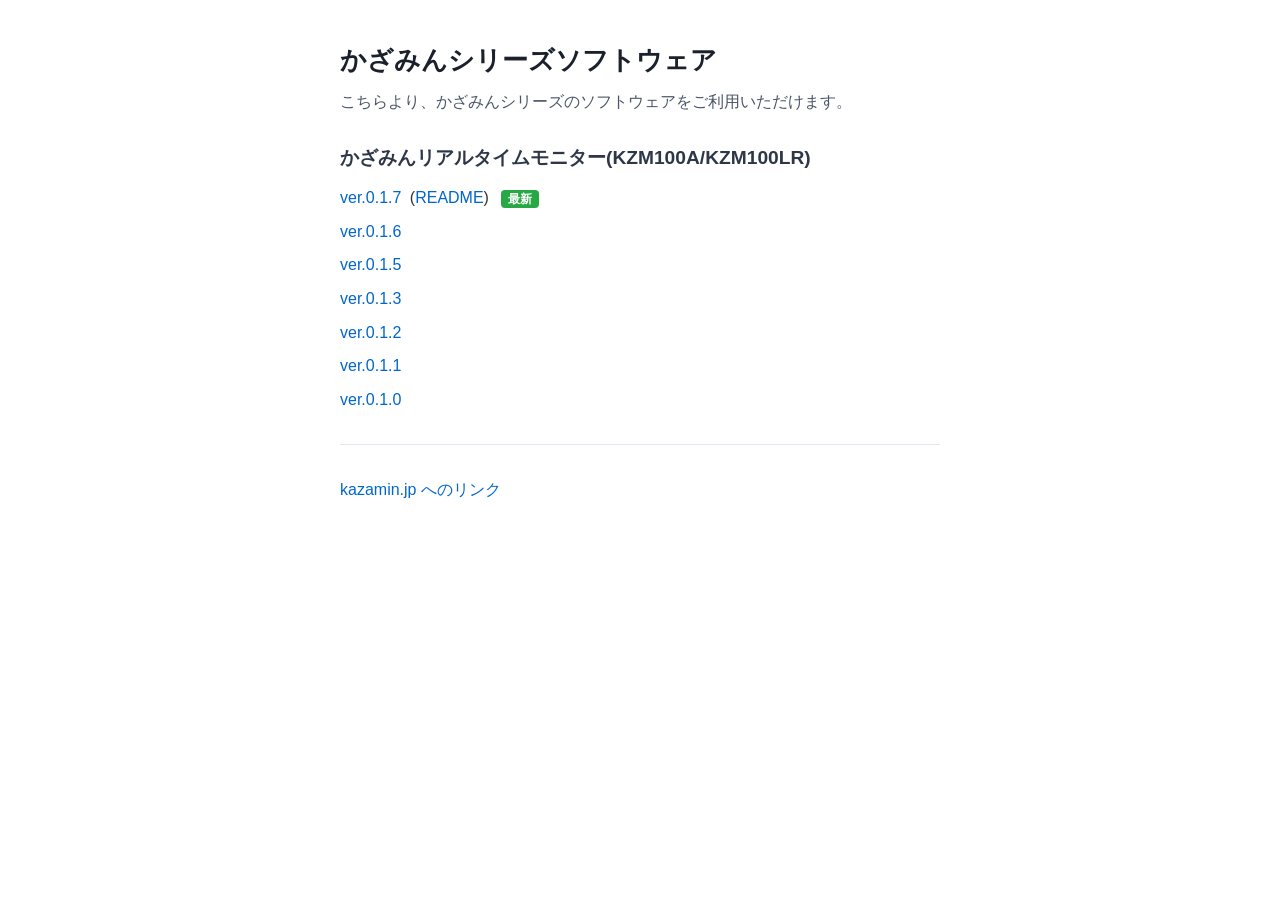
==== commit beb03b71: "Add README link for ver.0.1.7 pointing to corresponding branch README.md" ====
--- a/index.html
+++ b/index.html
@@ -74,7 +74,7 @@
 
   <h2>かざみんリアルタイムモニター(KZM100A/KZM100LR)</h2>
   <ul id="version-list" class="version-list">
-    <li><a href="./ver.0.1.7/">ver.0.1.7</a> <span class="badge-latest">最新</span></li>
+    <li><a href="./ver.0.1.7/">ver.0.1.7</a> <span class="readme-link">(<a href="https://github.com/HAITAKA99/KZM100_SerialMon_AntiG/blob/main/README.md" target="_blank" rel="noopener noreferrer">README</a>)</span> <span class="badge-latest">最新</span></li>
     <li><a href="./ver.0.1.6/">ver.0.1.6</a></li>
     <li><a href="./ver.0.1.5/">ver.0.1.5</a></li>
     <li><a href="./ver.0.1.3/">ver.0.1.3</a></li>
@@ -92,15 +92,24 @@
       const repo = 'HAITAKA99/KZM100_SerialMon_AntiG';
       const listEl = document.getElementById('version-list');
 
-      async function checkReadme(tagName) {
+      async function checkReadme(tagName, isLatest) {
         try {
           const res = await fetch(`https://raw.githubusercontent.com/${repo}/${tagName}/README.md`, { method: 'HEAD' });
           if (res.ok) return `https://github.com/${repo}/blob/${tagName}/README.md`;
         } catch (e) {}
+
+        if (isLatest) {
+          try {
+            const resMain = await fetch(`https://raw.githubusercontent.com/${repo}/main/README.md`, { method: 'HEAD' });
+            if (resMain.ok) return `https://github.com/${repo}/blob/main/README.md`;
+          } catch (e) {}
+        }
+
         try {
           const resLocal = await fetch(`./${tagName}/README.md`, { method: 'HEAD' });
           if (resLocal.ok) return `./${tagName}/README.md`;
         } catch (e) {}
+
         return null;
       }
 
@@ -113,6 +122,7 @@
         listEl.innerHTML = '';
         for (let i = 0; i < tags.length; i++) {
           const tag = tags[i];
+          const isLatest = (i === 0);
           const li = document.createElement('li');
 
           const verLink = document.createElement('a');
@@ -120,7 +130,7 @@
           verLink.textContent = tag.name;
           li.appendChild(verLink);
 
-          const readmeUrl = await checkReadme(tag.name);
+          const readmeUrl = await checkReadme(tag.name, isLatest);
           if (readmeUrl) {
             li.appendChild(document.createTextNode(' '));
             const readmeSpan = document.createElement('span');
@@ -129,7 +139,7 @@
             li.appendChild(readmeSpan);
           }
 
-          if (i === 0) {
+          if (isLatest) {
             const badge = document.createElement('span');
             badge.className = 'badge-latest';
             badge.textContent = '最新';
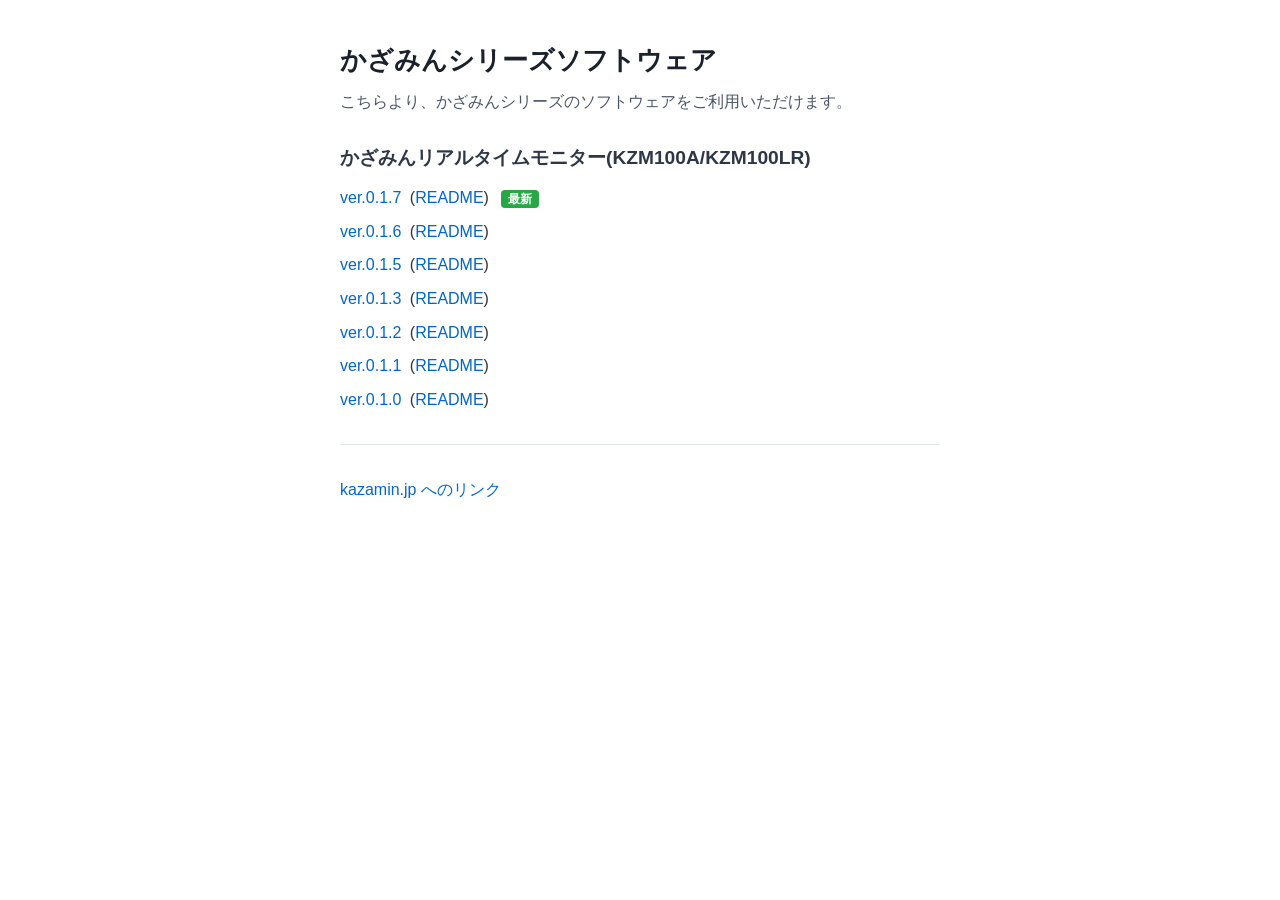
==== commit dd385728: "docs: copy README.md and LICENSE to all version folders and add README links" ====
--- a/index.html
+++ b/index.html
@@ -74,13 +74,13 @@
 
   <h2>かざみんリアルタイムモニター(KZM100A/KZM100LR)</h2>
   <ul id="version-list" class="version-list">
-    <li><a href="./ver.0.1.7/">ver.0.1.7</a> <span class="readme-link">(<a href="https://github.com/HAITAKA99/KZM100_SerialMon_AntiG/blob/main/README.md" target="_blank" rel="noopener noreferrer">README</a>)</span> <span class="badge-latest">最新</span></li>
-    <li><a href="./ver.0.1.6/">ver.0.1.6</a></li>
-    <li><a href="./ver.0.1.5/">ver.0.1.5</a></li>
-    <li><a href="./ver.0.1.3/">ver.0.1.3</a></li>
-    <li><a href="./ver.0.1.2/">ver.0.1.2</a></li>
-    <li><a href="./ver.0.1.1/">ver.0.1.1</a></li>
-    <li><a href="./ver.0.1.0/">ver.0.1.0</a></li>
+    <li><a href="./ver.0.1.7/">ver.0.1.7</a> <span class="readme-link">(<a href="https://github.com/HAITAKA99/kazamin/blob/main/README.md" target="_blank" rel="noopener noreferrer">README</a>)</span> <span class="badge-latest">最新</span></li>
+    <li><a href="./ver.0.1.6/">ver.0.1.6</a> <span class="readme-link">(<a href="https://github.com/HAITAKA99/kazamin/blob/ver.0.1.6/README.md" target="_blank" rel="noopener noreferrer">README</a>)</span></li>
+    <li><a href="./ver.0.1.5/">ver.0.1.5</a> <span class="readme-link">(<a href="https://github.com/HAITAKA99/kazamin/blob/ver.0.1.5/README.md" target="_blank" rel="noopener noreferrer">README</a>)</span></li>
+    <li><a href="./ver.0.1.3/">ver.0.1.3</a> <span class="readme-link">(<a href="https://github.com/HAITAKA99/kazamin/blob/ver.0.1.3/README.md" target="_blank" rel="noopener noreferrer">README</a>)</span></li>
+    <li><a href="./ver.0.1.2/">ver.0.1.2</a> <span class="readme-link">(<a href="https://github.com/HAITAKA99/kazamin/blob/ver.0.1.2/README.md" target="_blank" rel="noopener noreferrer">README</a>)</span></li>
+    <li><a href="./ver.0.1.1/">ver.0.1.1</a> <span class="readme-link">(<a href="https://github.com/HAITAKA99/kazamin/blob/ver.0.1.1/README.md" target="_blank" rel="noopener noreferrer">README</a>)</span></li>
+    <li><a href="./ver.0.1.0/">ver.0.1.0</a> <span class="readme-link">(<a href="https://github.com/HAITAKA99/kazamin/blob/ver.0.1.0/README.md" target="_blank" rel="noopener noreferrer">README</a>)</span></li>
   </ul>
 
   <div class="footer-links">
@@ -89,7 +89,7 @@
 
   <script>
     (async function() {
-      const repo = 'HAITAKA99/KZM100_SerialMon_AntiG';
+      const repo = 'HAITAKA99/kazamin';
       const listEl = document.getElementById('version-list');
 
       async function checkReadme(tagName, isLatest) {
